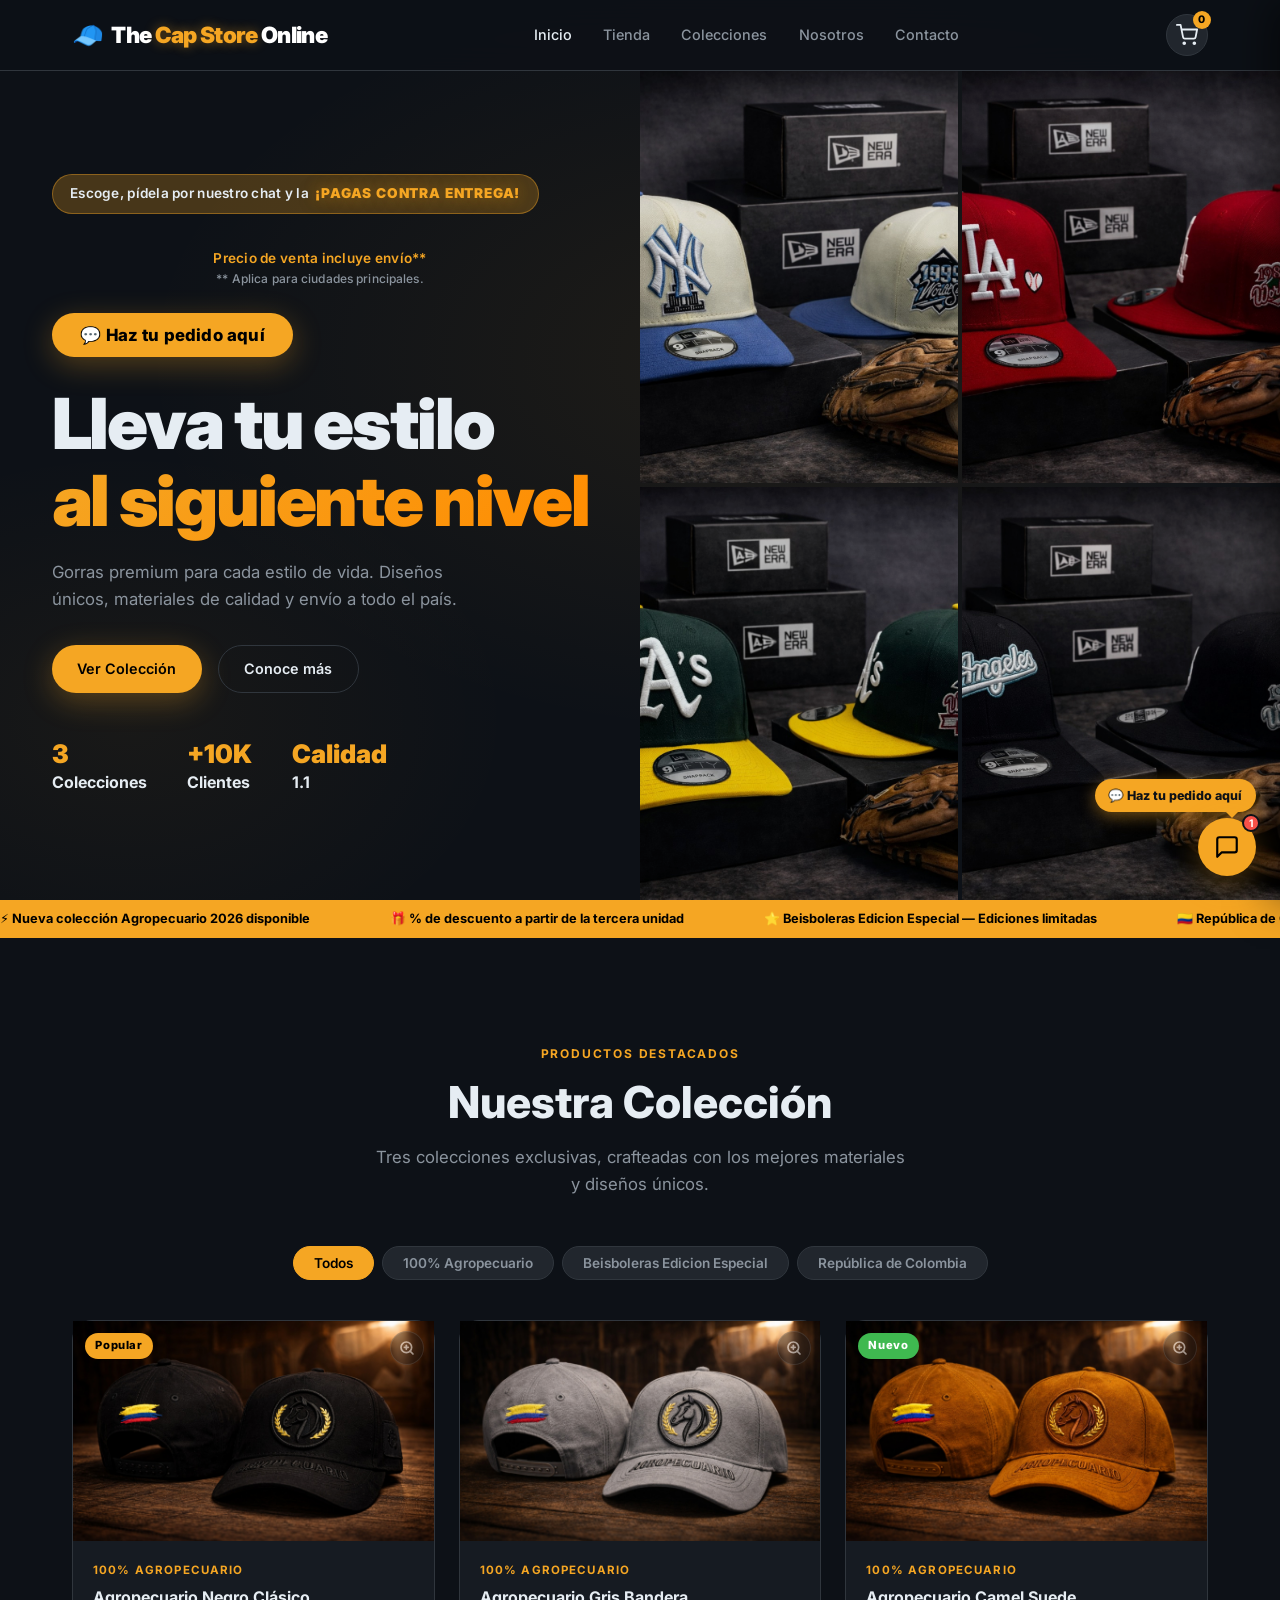
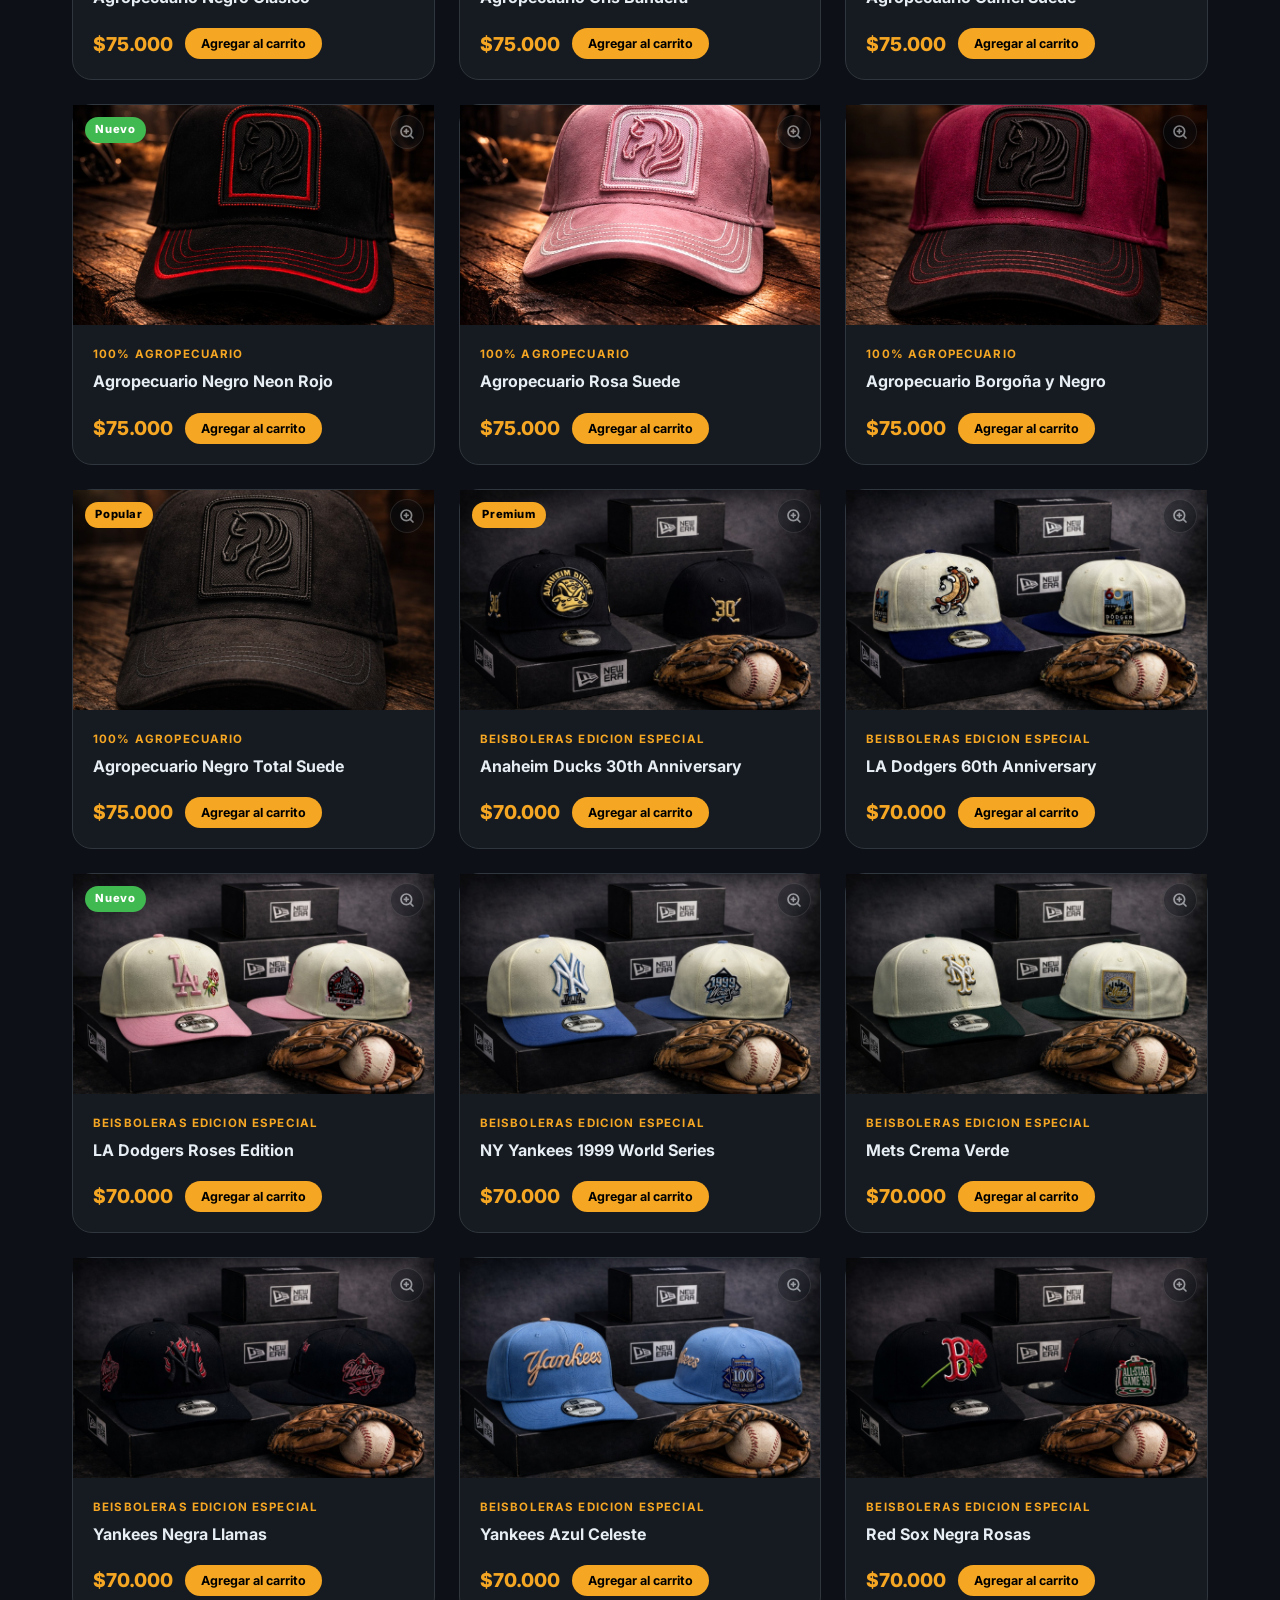
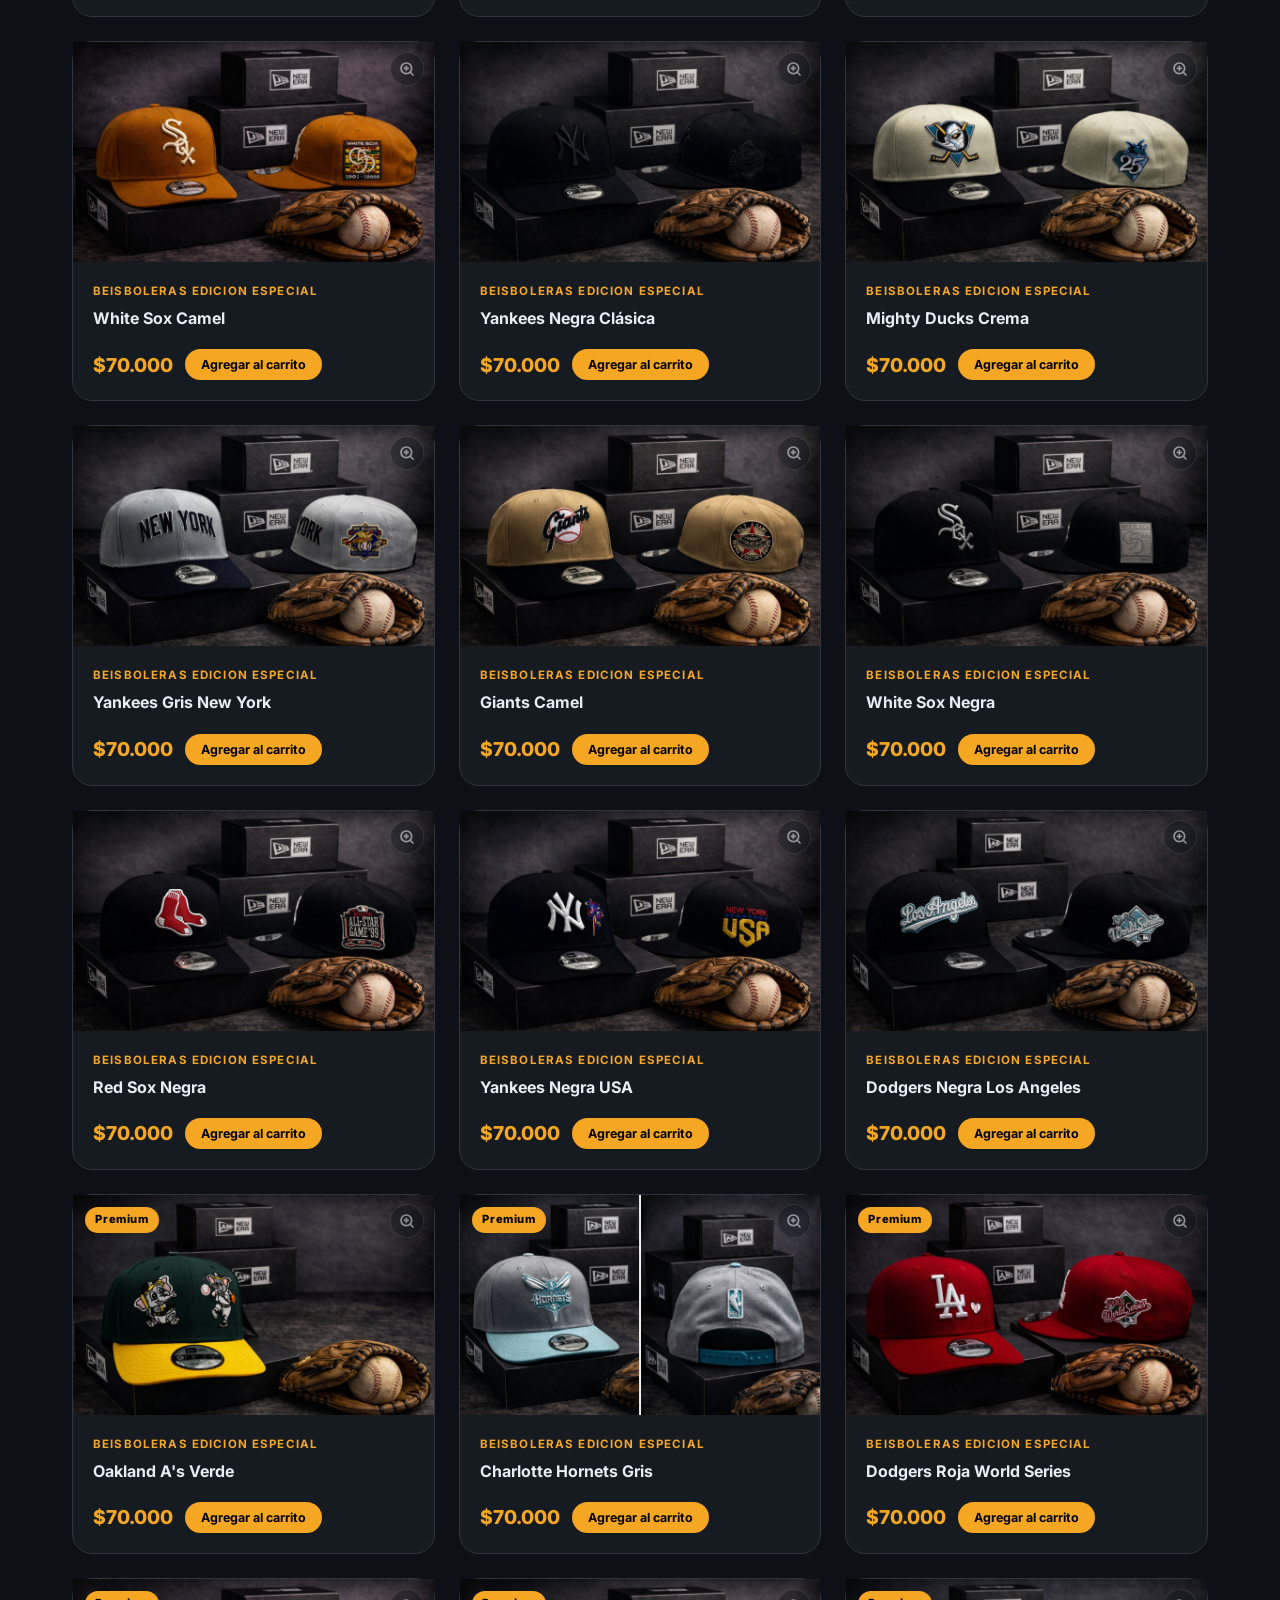
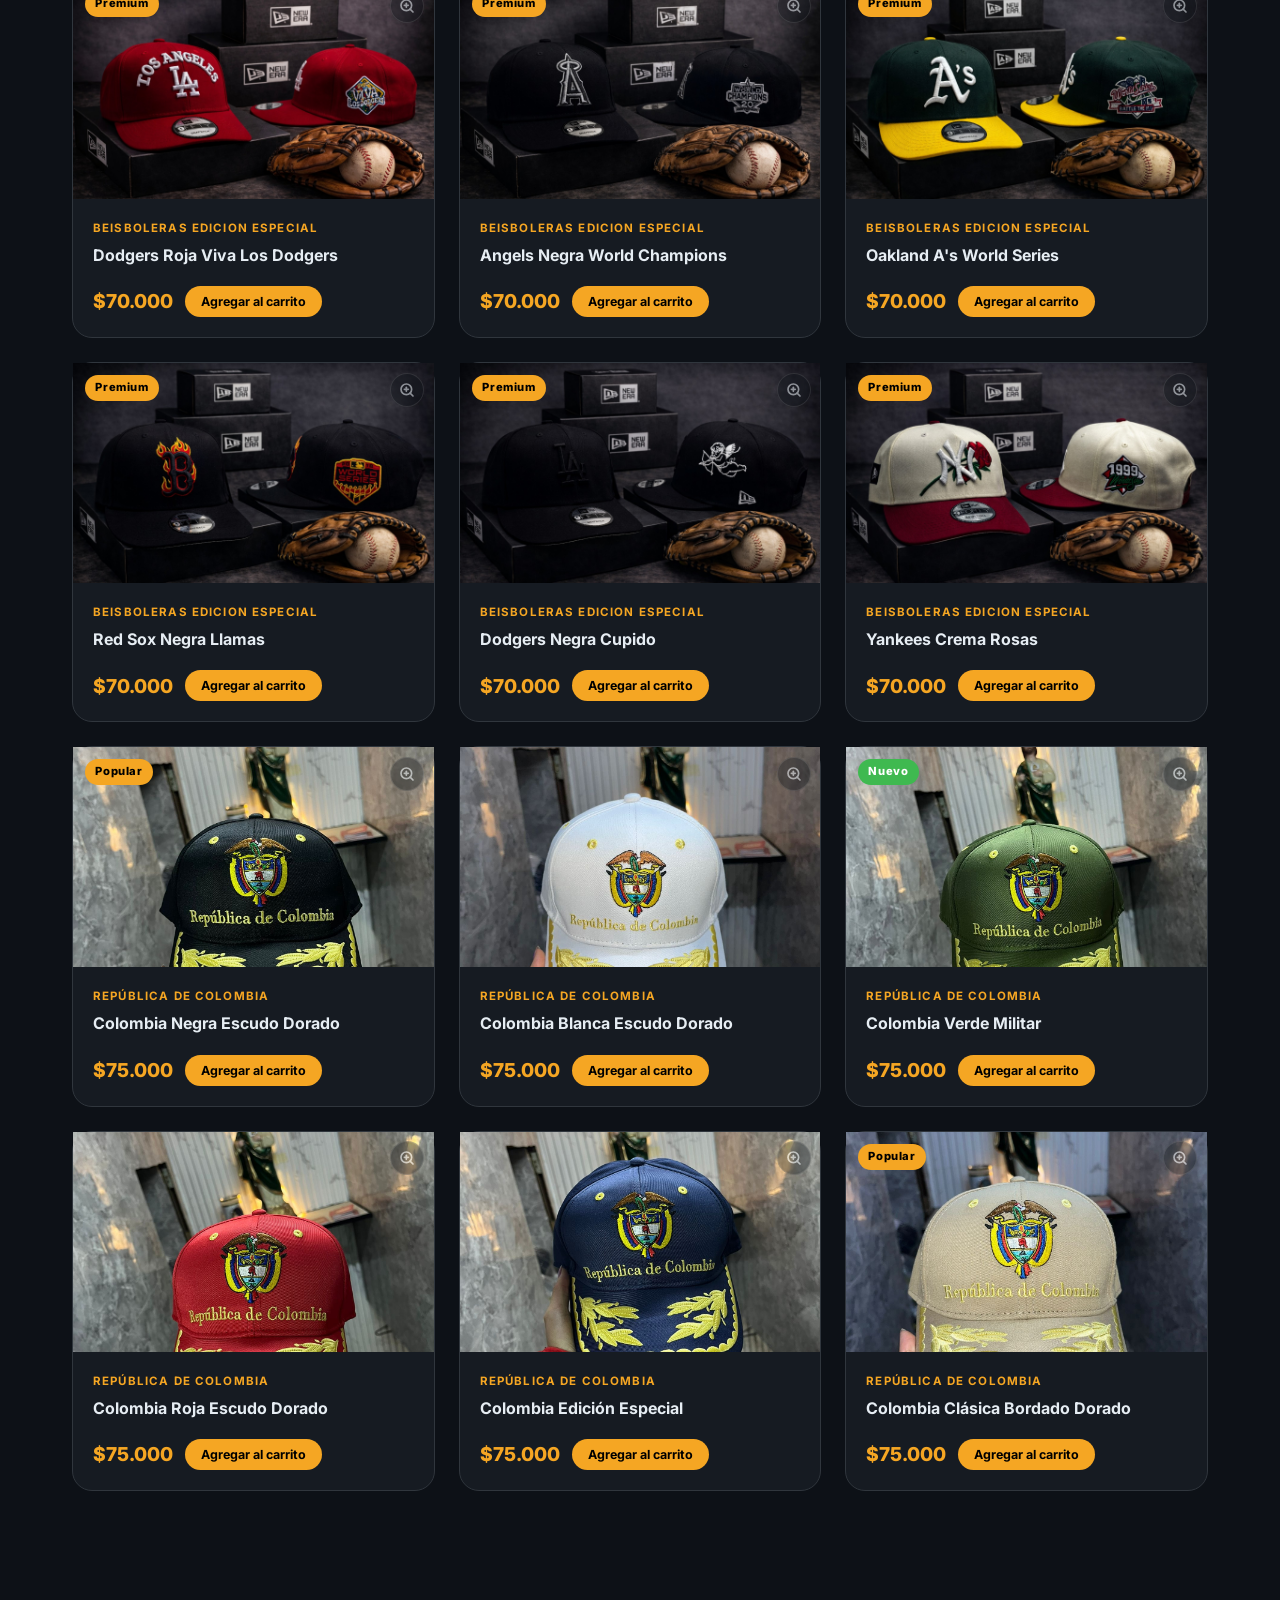
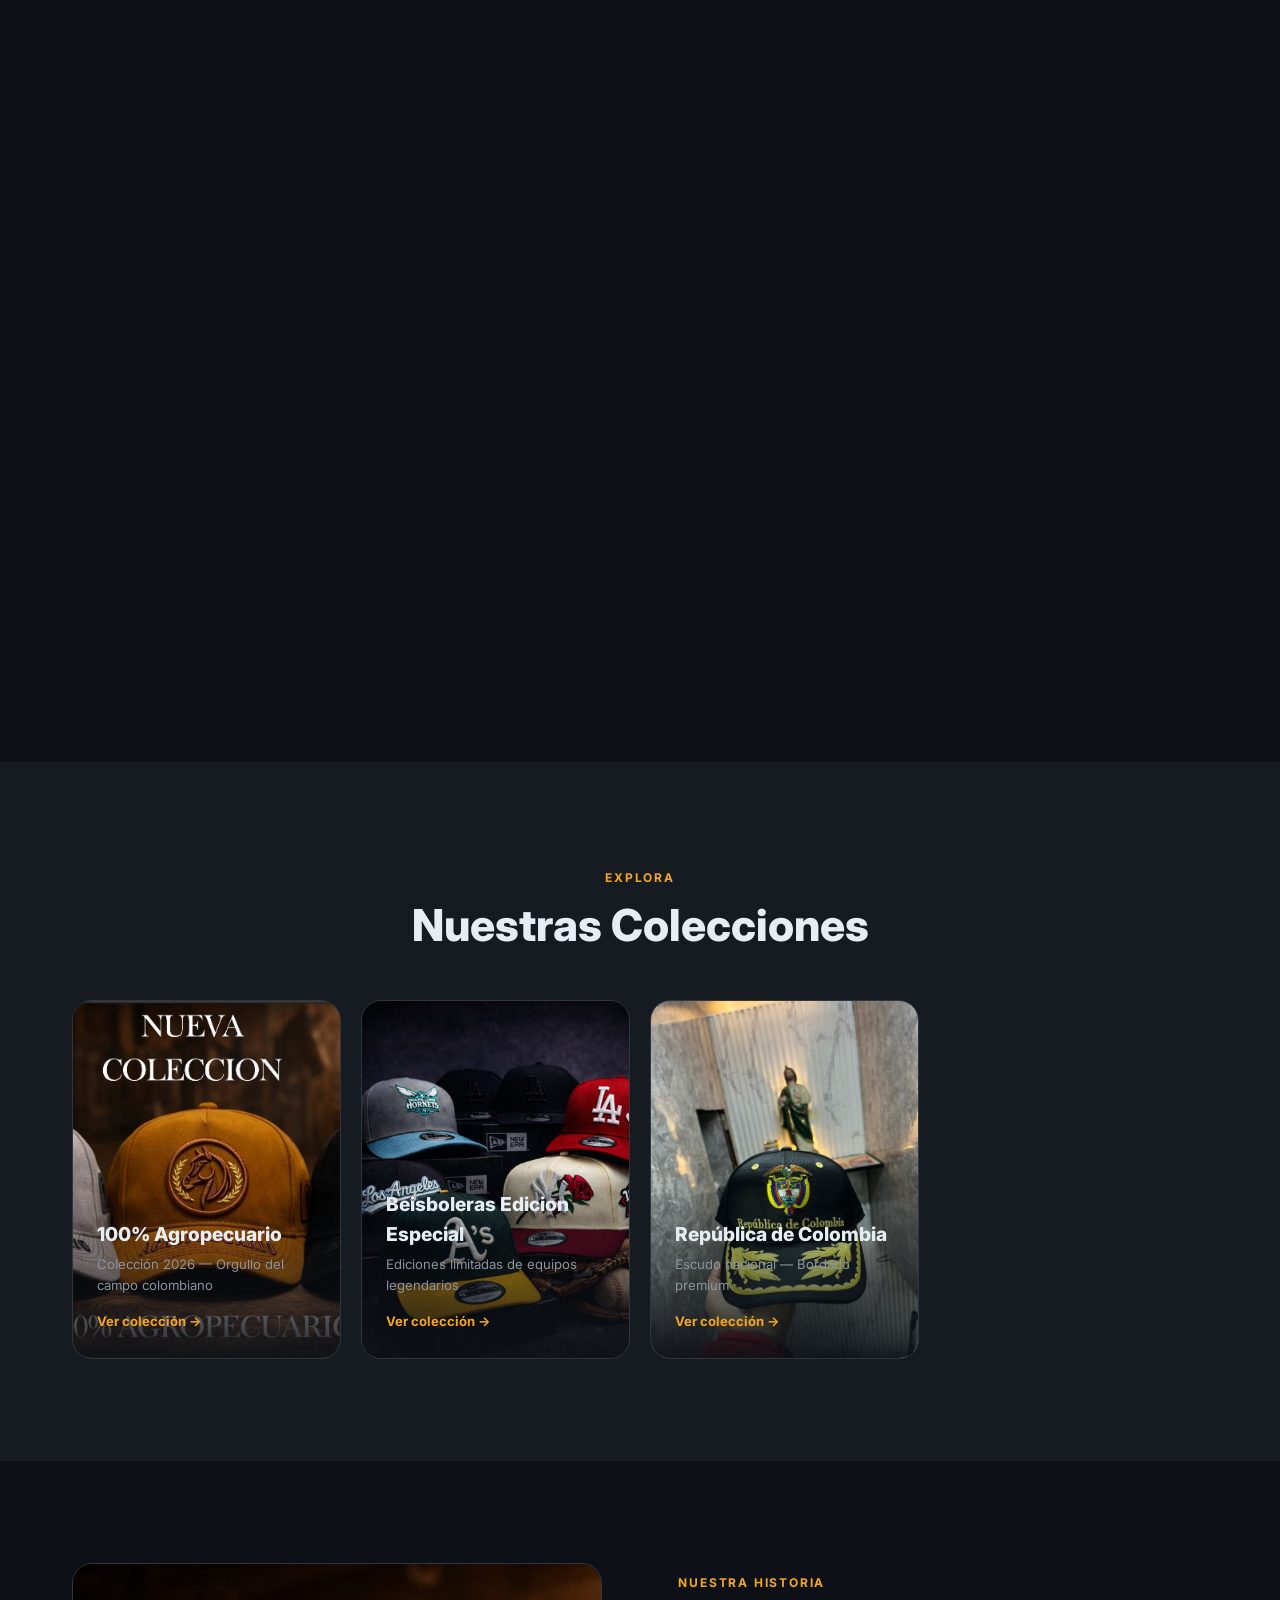
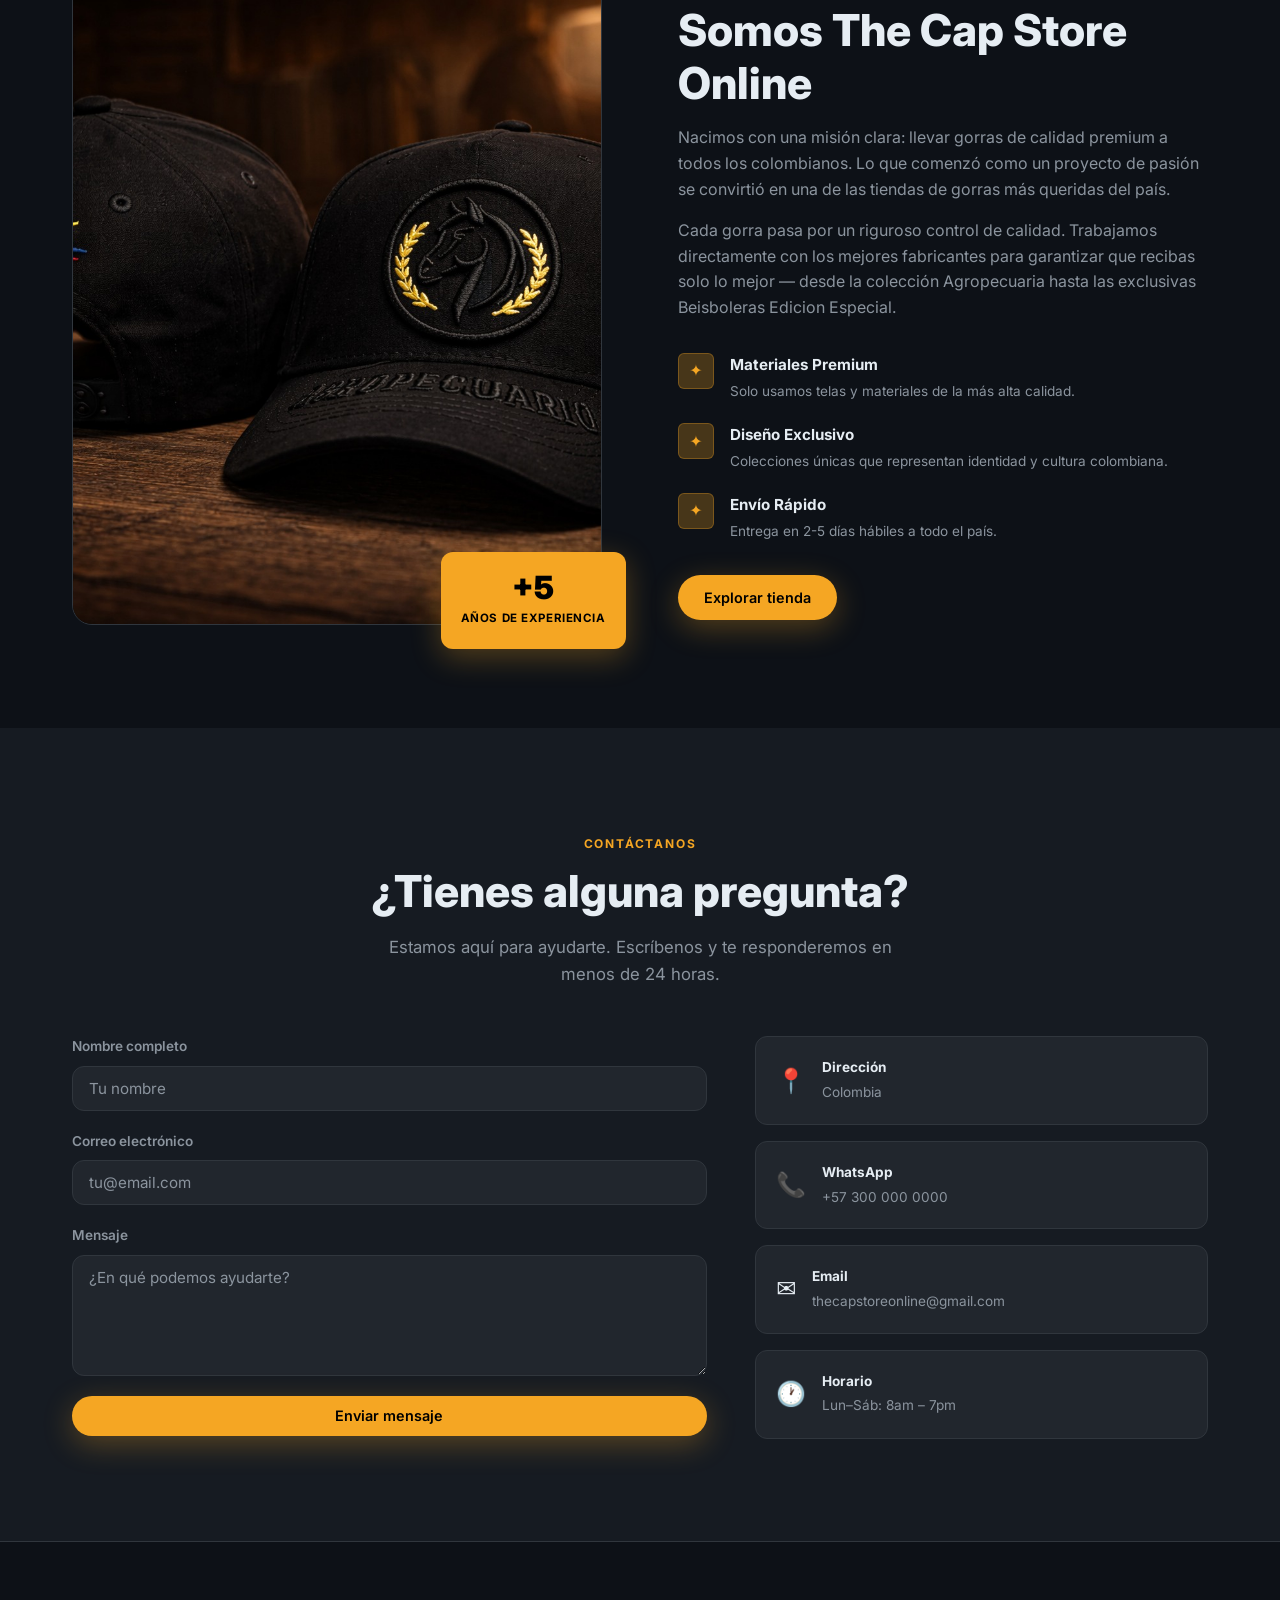
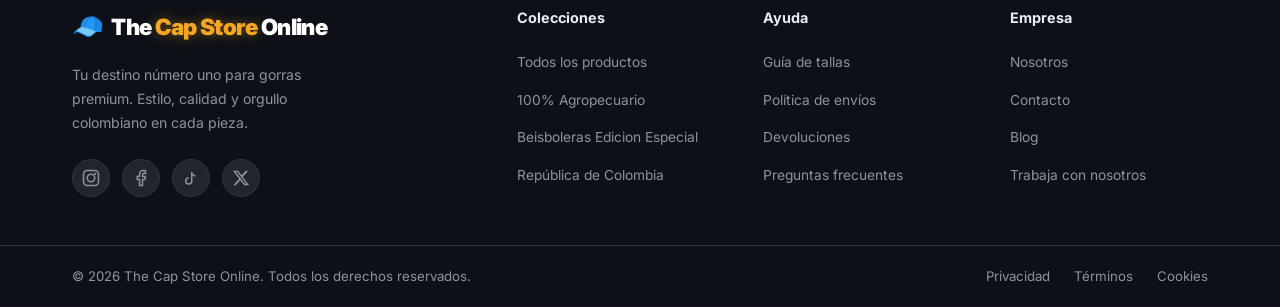
==== index.html @ bb4f230f "Add files via upload" ====
<!DOCTYPE html>
<html lang="es">
<head>
  <meta charset="UTF-8" />
  <meta name="viewport" content="width=device-width, initial-scale=1.0" />
  <title>The Cap Store Online - Tu Tienda de Gorras</title>
  <link rel="stylesheet" href="styles.css" />
  <link rel="preconnect" href="https://fonts.googleapis.com" />
  <link href="https://fonts.googleapis.com/css2?family=Inter:wght@300;400;500;600;700;800;900&display=swap" rel="stylesheet" />
</head>
<body>

  <!-- ===== HEADER ===== -->
  <header class="header" id="header">
    <div class="container header__inner">
      <a href="#" class="logo">
        <span class="logo__icon">🧢</span>
        <span class="logo__text"><span class="logo__white">The </span><span class="logo__accent">Cap Store</span><span class="logo__white"> Online</span></span>
      </a>

      <nav class="nav" id="nav">
        <ul class="nav__list">
          <li><a href="#inicio" class="nav__link">Inicio</a></li>
          <li><a href="#tienda" class="nav__link">Tienda</a></li>
          <li><a href="#categorias" class="nav__link">Colecciones</a></li>
          <li><a href="#nosotros" class="nav__link">Nosotros</a></li>
          <li><a href="#contacto" class="nav__link">Contacto</a></li>
        </ul>
      </nav>

      <div class="header__actions">
        <button class="cart-btn" id="cartBtn" aria-label="Abrir carrito">
          <svg xmlns="http://www.w3.org/2000/svg" width="22" height="22" viewBox="0 0 24 24" fill="none" stroke="currentColor" stroke-width="2" stroke-linecap="round" stroke-linejoin="round">
            <circle cx="9" cy="21" r="1"/><circle cx="20" cy="21" r="1"/>
            <path d="M1 1h4l2.68 13.39a2 2 0 0 0 2 1.61h9.72a2 2 0 0 0 2-1.61L23 6H6"/>
          </svg>
          <span class="cart-badge" id="cartBadge">0</span>
        </button>
        <button class="hamburger" id="hamburger" aria-label="Menú">
          <span></span><span></span><span></span>
        </button>
      </div>
    </div>
  </header>

  <!-- ===== HERO ===== -->
  <section class="hero" id="inicio">
    <div class="hero__bg"></div>
    <div class="container hero__content">
      <p class="hero__badge">Escoge, pídela por nuestro chat y la <strong class="hero__badge--cta">¡PAGAS CONTRA ENTREGA!</strong></p>
      <em class="hero__badge--note">Precio de venta incluye envío**<span>** Aplica para ciudades principales.</span></em>
      <button class="hero__chat-cta" id="heroChatBtn" aria-label="Abrir chat de pedidos">
        💬 Haz tu pedido aquí
      </button>
      <h1 class="hero__title">
        Lleva tu estilo<br />
        <span class="hero__title--accent">al siguiente nivel</span>
      </h1>
      <p class="hero__subtitle">
        Gorras premium para cada estilo de vida. Diseños únicos, materiales de calidad y envío a todo el país.
      </p>
      <div class="hero__cta">
        <a href="#tienda" class="btn btn--primary">Ver Colección</a>
        <a href="#nosotros" class="btn btn--outline">Conoce más</a>
      </div>
      <div class="hero__stats">
        <div class="hero__stat">
          <strong>3</strong>
          <span>Colecciones</span>
        </div>
        <div class="hero__stat">
          <strong>+10K</strong>
          <span>Clientes</span>
        </div>
        <div class="hero__stat">
          <strong>Calidad</strong>
          <span>1.1</span>
        </div>
      </div>
    </div>
    <div class="hero__visual">
      <div class="hero__cap-display">
        <div class="cap-mosaic">
          <img src="images/luxury/luxury-yankees-1999-world-series.jpeg" alt="NY Yankees 1999 World Series" loading="eager" />
          <img src="images/luxury/luxury-dodgers-roja-world-series.jpeg" alt="Dodgers Roja World Series" loading="eager" />
          <img src="images/luxury/luxury-oakland-as-world-series.jpeg" alt="Oakland A's World Series" loading="eager" />
          <img src="images/luxury/luxury-dodgers-negra-los-angeles.jpeg" alt="Dodgers Negra Los Angeles" loading="eager" />
        </div>
      </div>
    </div>
  </section>

  <!-- ===== BANNER ===== -->
  <div class="promo-banner">
    <div class="promo-banner__track">
      <span>⚡ Nueva colección Agropecuario 2026 disponible</span>
      <span>🎁 % de descuento a partir de la tercera unidad</span>
      <span>⭐ Beisboleras Edicion Especial — Ediciones limitadas</span>
      <span>🇨🇴 República de Colombia — Orgullo nacional</span>
      <span>⚡ Nueva colección Agropecuario 2026 disponible</span>
      <span>🎁 % de descuento a partir de la tercera unidad</span>
    </div>
  </div>

  <!-- ===== PRODUCTS ===== -->
  <section class="section products" id="tienda">
    <div class="container">
      <div class="section__header">
        <p class="section__tag">Productos destacados</p>
        <h2 class="section__title">Nuestra Colección</h2>
        <p class="section__subtitle">Tres colecciones exclusivas, crafteadas con los mejores materiales y diseños únicos.</p>
      </div>

      <!-- Filter Tabs -->
      <div class="filter-tabs" id="filterTabs">
        <button class="filter-tab active" data-filter="all">Todos</button>
        <button class="filter-tab" data-filter="agropecuario">100% Agropecuario</button>
        <button class="filter-tab" data-filter="luxury">Beisboleras Edicion Especial</button>
        <button class="filter-tab" data-filter="colombia">República de Colombia</button>
      </div>

      <!-- Product Grid -->
      <div class="products__grid" id="productsGrid">

        <!-- ===== COLECCIÓN AGROPECUARIO ===== -->
        <article class="product-card" data-category="agropecuario" data-id="1">
          <div class="product-card__img">
            <span class="product-card__badge">Popular</span>
            <img src="images/agropecuario/agropecuario-negro-clasico.jpeg" alt="Agropecuario Negro Clásico" loading="lazy" />
            <div class="product-card__overlay">
              <button class="product-card__quick-add" data-id="1">+ Añadir</button>
            </div>
          </div>
          <div class="product-card__body">
            <p class="product-card__category">100% Agropecuario</p>
            <h3 class="product-card__name">Agropecuario Negro Clásico</h3>
            <div class="product-card__footer">
              <span class="product-card__price">$75.000</span>
              <button class="btn btn--cart" data-id="1" data-name="Agropecuario Negro Clásico" data-price="75000" data-category="agropecuario">
                Agregar al carrito
              </button>
            </div>
          </div>
        </article>

        <article class="product-card" data-category="agropecuario" data-id="2">
          <div class="product-card__img">
            <img src="images/agropecuario/agropecuario-gris.jpeg" alt="Agropecuario Gris" loading="lazy" />
            <div class="product-card__overlay">
              <button class="product-card__quick-add" data-id="2">+ Añadir</button>
            </div>
          </div>
          <div class="product-card__body">
            <p class="product-card__category">100% Agropecuario</p>
            <h3 class="product-card__name">Agropecuario Gris Bandera</h3>
            <div class="product-card__footer">
              <span class="product-card__price">$75.000</span>
              <button class="btn btn--cart" data-id="2" data-name="Agropecuario Gris Bandera" data-price="75000" data-category="agropecuario">
                Agregar al carrito
              </button>
            </div>
          </div>
        </article>

        <article class="product-card" data-category="agropecuario" data-id="3">
          <div class="product-card__img">
            <span class="product-card__badge product-card__badge--new">Nuevo</span>
            <img src="images/agropecuario/agropecuario-camel-suede.jpeg" alt="Agropecuario Camel Suede" loading="lazy" />
            <div class="product-card__overlay">
              <button class="product-card__quick-add" data-id="3">+ Añadir</button>
            </div>
          </div>
          <div class="product-card__body">
            <p class="product-card__category">100% Agropecuario</p>
            <h3 class="product-card__name">Agropecuario Camel Suede</h3>
            <div class="product-card__footer">
              <span class="product-card__price">$75.000</span>
              <button class="btn btn--cart" data-id="3" data-name="Agropecuario Camel Suede" data-price="75000" data-category="agropecuario">
                Agregar al carrito
              </button>
            </div>
          </div>
        </article>

        <article class="product-card" data-category="agropecuario" data-id="4">
          <div class="product-card__img">
            <span class="product-card__badge product-card__badge--new">Nuevo</span>
            <img src="images/agropecuario/agropecuario-negro-neon-rojo.jpeg" alt="Agropecuario Negro Neon Rojo" loading="lazy" />
            <div class="product-card__overlay">
              <button class="product-card__quick-add" data-id="4">+ Añadir</button>
            </div>
          </div>
          <div class="product-card__body">
            <p class="product-card__category">100% Agropecuario</p>
            <h3 class="product-card__name">Agropecuario Negro Neon Rojo</h3>
            <div class="product-card__footer">
              <span class="product-card__price">$75.000</span>
              <button class="btn btn--cart" data-id="4" data-name="Agropecuario Negro Neon Rojo" data-price="75000" data-category="agropecuario">
                Agregar al carrito
              </button>
            </div>
          </div>
        </article>

        <article class="product-card" data-category="agropecuario" data-id="5">
          <div class="product-card__img">
            <img src="images/agropecuario/agropecuario-rosa-suede.jpeg" alt="Agropecuario Rosa Suede" loading="lazy" />
            <div class="product-card__overlay">
              <button class="product-card__quick-add" data-id="5">+ Añadir</button>
            </div>
          </div>
          <div class="product-card__body">
            <p class="product-card__category">100% Agropecuario</p>
            <h3 class="product-card__name">Agropecuario Rosa Suede</h3>
            <div class="product-card__footer">
              <span class="product-card__price">$75.000</span>
              <button class="btn btn--cart" data-id="5" data-name="Agropecuario Rosa Suede" data-price="75000" data-category="agropecuario">
                Agregar al carrito
              </button>
            </div>
          </div>
        </article>

        <article class="product-card" data-category="agropecuario" data-id="6">
          <div class="product-card__img">
            <img src="images/agropecuario/agropecuario-borgona-negro.jpeg" alt="Agropecuario Borgoña y Negro" loading="lazy" />
            <div class="product-card__overlay">
              <button class="product-card__quick-add" data-id="6">+ Añadir</button>
            </div>
          </div>
          <div class="product-card__body">
            <p class="product-card__category">100% Agropecuario</p>
            <h3 class="product-card__name">Agropecuario Borgoña y Negro</h3>
            <div class="product-card__footer">
              <span class="product-card__price">$75.000</span>
              <button class="btn btn--cart" data-id="6" data-name="Agropecuario Borgoña y Negro" data-price="75000" data-category="agropecuario">
                Agregar al carrito
              </button>
            </div>
          </div>
        </article>

        <article class="product-card" data-category="agropecuario" data-id="7">
          <div class="product-card__img">
            <span class="product-card__badge">Popular</span>
            <img src="images/agropecuario/agropecuario-negro-total-suede.jpeg" alt="Agropecuario Negro Total Suede" loading="lazy" />
            <div class="product-card__overlay">
              <button class="product-card__quick-add" data-id="7">+ Añadir</button>
            </div>
          </div>
          <div class="product-card__body">
            <p class="product-card__category">100% Agropecuario</p>
            <h3 class="product-card__name">Agropecuario Negro Total Suede</h3>
            <div class="product-card__footer">
              <span class="product-card__price">$75.000</span>
              <button class="btn btn--cart" data-id="7" data-name="Agropecuario Negro Total Suede" data-price="75000" data-category="agropecuario">
                Agregar al carrito
              </button>
            </div>
          </div>
        </article>

        <!-- ===== COLECCIÓN BEISBOLERAS EDICIÓN ESPECIAL ===== -->
        <article class="product-card" data-category="luxury" data-id="8">
          <div class="product-card__img">
            <span class="product-card__badge">Premium</span>
            <img src="images/luxury/luxury-anaheim-ducks-30th.jpeg" alt="Anaheim Ducks 30th Anniversary" loading="lazy" />
            <div class="product-card__overlay">
              <button class="product-card__quick-add" data-id="8">+ Añadir</button>
            </div>
          </div>
          <div class="product-card__body">
            <p class="product-card__category">Beisboleras Edicion Especial</p>
            <h3 class="product-card__name">Anaheim Ducks 30th Anniversary</h3>
            <div class="product-card__footer">
              <span class="product-card__price">$70.000</span>
              <button class="btn btn--cart" data-id="8" data-name="Anaheim Ducks 30th Anniversary" data-price="70000" data-category="luxury">
                Agregar al carrito
              </button>
            </div>
          </div>
        </article>

        <article class="product-card" data-category="luxury" data-id="9">
          <div class="product-card__img">
            <img src="images/luxury/luxury-dodgers-60th.jpeg" alt="LA Dodgers 60th Anniversary" loading="lazy" />
            <div class="product-card__overlay">
              <button class="product-card__quick-add" data-id="9">+ Añadir</button>
            </div>
          </div>
          <div class="product-card__body">
            <p class="product-card__category">Beisboleras Edicion Especial</p>
            <h3 class="product-card__name">LA Dodgers 60th Anniversary</h3>
            <div class="product-card__footer">
              <span class="product-card__price">$70.000</span>
              <button class="btn btn--cart" data-id="9" data-name="LA Dodgers 60th Anniversary" data-price="70000" data-category="luxury">
                Agregar al carrito
              </button>
            </div>
          </div>
        </article>

        <article class="product-card" data-category="luxury" data-id="10">
          <div class="product-card__img">
            <span class="product-card__badge product-card__badge--new">Nuevo</span>
            <img src="images/luxury/luxury-dodgers-roses.jpeg" alt="LA Dodgers Roses Edition" loading="lazy" />
            <div class="product-card__overlay">
              <button class="product-card__quick-add" data-id="10">+ Añadir</button>
            </div>
          </div>
          <div class="product-card__body">
            <p class="product-card__category">Beisboleras Edicion Especial</p>
            <h3 class="product-card__name">LA Dodgers Roses Edition</h3>
            <div class="product-card__footer">
              <span class="product-card__price">$70.000</span>
              <button class="btn btn--cart" data-id="10" data-name="LA Dodgers Roses Edition" data-price="70000" data-category="luxury">
                Agregar al carrito
              </button>
            </div>
          </div>
        </article>

        <article class="product-card" data-category="luxury" data-id="11">
          <div class="product-card__img">
            <img src="images/luxury/luxury-yankees-1999-world-series.jpeg" alt="NY Yankees 1999 World Series" loading="lazy" />
            <div class="product-card__overlay">
              <button class="product-card__quick-add" data-id="11">+ Añadir</button>
            </div>
          </div>
          <div class="product-card__body">
            <p class="product-card__category">Beisboleras Edicion Especial</p>
            <h3 class="product-card__name">NY Yankees 1999 World Series</h3>
            <div class="product-card__footer">
              <span class="product-card__price">$70.000</span>
              <button class="btn btn--cart" data-id="11" data-name="NY Yankees 1999 World Series" data-price="70000" data-category="luxury">
                Agregar al carrito
              </button>
            </div>
          </div>
        </article>

        <article class="product-card" data-category="luxury" data-id="40">
          <div class="product-card__img">
            <img src="images/luxury/luxury-mets-crema-verde.jpeg" alt="Mets Crema Verde" loading="lazy" />
            <div class="product-card__overlay">
              <button class="product-card__quick-add" data-id="40">+ Añadir</button>
            </div>
          </div>
          <div class="product-card__body">
            <p class="product-card__category">Beisboleras Edicion Especial</p>
            <h3 class="product-card__name">Mets Crema Verde</h3>
            <div class="product-card__footer">
              <span class="product-card__price">$70.000</span>
              <button class="btn btn--cart" data-id="40" data-name="Mets Crema Verde" data-price="70000" data-category="luxury">Agregar al carrito</button>
            </div>
          </div>
        </article>

        <article class="product-card" data-category="luxury" data-id="41">
          <div class="product-card__img">
            <img src="images/luxury/luxury-yankees-negra-llamas.jpeg" alt="Yankees Negra Llamas" loading="lazy" />
            <div class="product-card__overlay">
              <button class="product-card__quick-add" data-id="41">+ Añadir</button>
            </div>
          </div>
          <div class="product-card__body">
            <p class="product-card__category">Beisboleras Edicion Especial</p>
            <h3 class="product-card__name">Yankees Negra Llamas</h3>
            <div class="product-card__footer">
              <span class="product-card__price">$70.000</span>
              <button class="btn btn--cart" data-id="41" data-name="Yankees Negra Llamas" data-price="70000" data-category="luxury">Agregar al carrito</button>
            </div>
          </div>
        </article>

        <article class="product-card" data-category="luxury" data-id="42">
          <div class="product-card__img">
            <img src="images/luxury/luxury-yankees-azul-celeste.jpeg" alt="Yankees Azul Celeste" loading="lazy" />
            <div class="product-card__overlay">
              <button class="product-card__quick-add" data-id="42">+ Añadir</button>
            </div>
          </div>
          <div class="product-card__body">
            <p class="product-card__category">Beisboleras Edicion Especial</p>
            <h3 class="product-card__name">Yankees Azul Celeste</h3>
            <div class="product-card__footer">
              <span class="product-card__price">$70.000</span>
              <button class="btn btn--cart" data-id="42" data-name="Yankees Azul Celeste" data-price="70000" data-category="luxury">Agregar al carrito</button>
            </div>
          </div>
        </article>

        <article class="product-card" data-category="luxury" data-id="43">
          <div class="product-card__img">
            <img src="images/luxury/luxury-red-sox-negra-rosas.jpeg" alt="Red Sox Negra Rosas" loading="lazy" />
            <div class="product-card__overlay">
              <button class="product-card__quick-add" data-id="43">+ Añadir</button>
            </div>
          </div>
          <div class="product-card__body">
            <p class="product-card__category">Beisboleras Edicion Especial</p>
            <h3 class="product-card__name">Red Sox Negra Rosas</h3>
            <div class="product-card__footer">
              <span class="product-card__price">$70.000</span>
              <button class="btn btn--cart" data-id="43" data-name="Red Sox Negra Rosas" data-price="70000" data-category="luxury">Agregar al carrito</button>
            </div>
          </div>
        </article>

        <article class="product-card" data-category="luxury" data-id="44">
          <div class="product-card__img">
            <img src="images/luxury/luxury-white-sox-camel.jpeg" alt="White Sox Camel" loading="lazy" />
            <div class="product-card__overlay">
              <button class="product-card__quick-add" data-id="44">+ Añadir</button>
            </div>
          </div>
          <div class="product-card__body">
            <p class="product-card__category">Beisboleras Edicion Especial</p>
            <h3 class="product-card__name">White Sox Camel</h3>
            <div class="product-card__footer">
              <span class="product-card__price">$70.000</span>
              <button class="btn btn--cart" data-id="44" data-name="White Sox Camel" data-price="70000" data-category="luxury">Agregar al carrito</button>
            </div>
          </div>
        </article>

        <article class="product-card" data-category="luxury" data-id="45">
          <div class="product-card__img">
            <img src="images/luxury/luxury-yankees-negra-clasica.jpeg" alt="Yankees Negra Clásica" loading="lazy" />
            <div class="product-card__overlay">
              <button class="product-card__quick-add" data-id="45">+ Añadir</button>
            </div>
          </div>
          <div class="product-card__body">
            <p class="product-card__category">Beisboleras Edicion Especial</p>
            <h3 class="product-card__name">Yankees Negra Clásica</h3>
            <div class="product-card__footer">
              <span class="product-card__price">$70.000</span>
              <button class="btn btn--cart" data-id="45" data-name="Yankees Negra Clásica" data-price="70000" data-category="luxury">Agregar al carrito</button>
            </div>
          </div>
        </article>

        <article class="product-card" data-category="luxury" data-id="46">
          <div class="product-card__img">
            <img src="images/luxury/luxury-mighty-ducks-crema.jpeg" alt="Mighty Ducks Crema" loading="lazy" />
            <div class="product-card__overlay">
              <button class="product-card__quick-add" data-id="46">+ Añadir</button>
            </div>
          </div>
          <div class="product-card__body">
            <p class="product-card__category">Beisboleras Edicion Especial</p>
            <h3 class="product-card__name">Mighty Ducks Crema</h3>
            <div class="product-card__footer">
              <span class="product-card__price">$70.000</span>
              <button class="btn btn--cart" data-id="46" data-name="Mighty Ducks Crema" data-price="70000" data-category="luxury">Agregar al carrito</button>
            </div>
          </div>
        </article>

        <article class="product-card" data-category="luxury" data-id="47">
          <div class="product-card__img">
            <img src="images/luxury/luxury-yankees-gris-new-york.jpeg" alt="Yankees Gris New York" loading="lazy" />
            <div class="product-card__overlay">
              <button class="product-card__quick-add" data-id="47">+ Añadir</button>
            </div>
          </div>
          <div class="product-card__body">
            <p class="product-card__category">Beisboleras Edicion Especial</p>
            <h3 class="product-card__name">Yankees Gris New York</h3>
            <div class="product-card__footer">
              <span class="product-card__price">$70.000</span>
              <button class="btn btn--cart" data-id="47" data-name="Yankees Gris New York" data-price="70000" data-category="luxury">Agregar al carrito</button>
            </div>
          </div>
        </article>

        <article class="product-card" data-category="luxury" data-id="48">
          <div class="product-card__img">
            <img src="images/luxury/luxury-giants-camel.jpeg" alt="Giants Camel" loading="lazy" />
            <div class="product-card__overlay">
              <button class="product-card__quick-add" data-id="48">+ Añadir</button>
            </div>
          </div>
          <div class="product-card__body">
            <p class="product-card__category">Beisboleras Edicion Especial</p>
            <h3 class="product-card__name">Giants Camel</h3>
            <div class="product-card__footer">
              <span class="product-card__price">$70.000</span>
              <button class="btn btn--cart" data-id="48" data-name="Giants Camel" data-price="70000" data-category="luxury">Agregar al carrito</button>
            </div>
          </div>
        </article>

        <article class="product-card" data-category="luxury" data-id="49">
          <div class="product-card__img">
            <img src="images/luxury/luxury-white-sox-negra.jpeg" alt="White Sox Negra" loading="lazy" />
            <div class="product-card__overlay">
              <button class="product-card__quick-add" data-id="49">+ Añadir</button>
            </div>
          </div>
          <div class="product-card__body">
            <p class="product-card__category">Beisboleras Edicion Especial</p>
            <h3 class="product-card__name">White Sox Negra</h3>
            <div class="product-card__footer">
              <span class="product-card__price">$70.000</span>
              <button class="btn btn--cart" data-id="49" data-name="White Sox Negra" data-price="70000" data-category="luxury">Agregar al carrito</button>
            </div>
          </div>
        </article>

        <article class="product-card" data-category="luxury" data-id="50">
          <div class="product-card__img">
            <img src="images/luxury/luxury-red-sox-negra.jpeg" alt="Red Sox Negra" loading="lazy" />
            <div class="product-card__overlay">
              <button class="product-card__quick-add" data-id="50">+ Añadir</button>
            </div>
          </div>
          <div class="product-card__body">
            <p class="product-card__category">Beisboleras Edicion Especial</p>
            <h3 class="product-card__name">Red Sox Negra</h3>
            <div class="product-card__footer">
              <span class="product-card__price">$70.000</span>
              <button class="btn btn--cart" data-id="50" data-name="Red Sox Negra" data-price="70000" data-category="luxury">Agregar al carrito</button>
            </div>
          </div>
        </article>

        <article class="product-card" data-category="luxury" data-id="51">
          <div class="product-card__img">
            <img src="images/luxury/luxury-yankees-negra-usa.jpeg" alt="Yankees Negra USA" loading="lazy" />
            <div class="product-card__overlay">
              <button class="product-card__quick-add" data-id="51">+ Añadir</button>
            </div>
          </div>
          <div class="product-card__body">
            <p class="product-card__category">Beisboleras Edicion Especial</p>
            <h3 class="product-card__name">Yankees Negra USA</h3>
            <div class="product-card__footer">
              <span class="product-card__price">$70.000</span>
              <button class="btn btn--cart" data-id="51" data-name="Yankees Negra USA" data-price="70000" data-category="luxury">Agregar al carrito</button>
            </div>
          </div>
        </article>

        <article class="product-card" data-category="luxury" data-id="52">
          <div class="product-card__img">
            <img src="images/luxury/luxury-dodgers-negra-los-angeles.jpeg" alt="Dodgers Negra Los Angeles" loading="lazy" />
            <div class="product-card__overlay">
              <button class="product-card__quick-add" data-id="52">+ Añadir</button>
            </div>
          </div>
          <div class="product-card__body">
            <p class="product-card__category">Beisboleras Edicion Especial</p>
            <h3 class="product-card__name">Dodgers Negra Los Angeles</h3>
            <div class="product-card__footer">
              <span class="product-card__price">$70.000</span>
              <button class="btn btn--cart" data-id="52" data-name="Dodgers Negra Los Angeles" data-price="70000" data-category="luxury">Agregar al carrito</button>
            </div>
          </div>
        </article>

        <article class="product-card" data-category="luxury" data-id="53">
          <div class="product-card__img">
            <span class="product-card__badge">Premium</span>
            <img src="images/luxury/luxury-oakland-as-verde.jpeg" alt="Oakland A's Verde" loading="lazy" />
            <div class="product-card__overlay">
              <button class="product-card__quick-add" data-id="53">+ Añadir</button>
            </div>
          </div>
          <div class="product-card__body">
            <p class="product-card__category">Beisboleras Edicion Especial</p>
            <h3 class="product-card__name">Oakland A's Verde</h3>
            <div class="product-card__footer">
              <span class="product-card__price">$70.000</span>
              <button class="btn btn--cart" data-id="53" data-name="Oakland A's Verde" data-price="70000" data-category="luxury">Agregar al carrito</button>
            </div>
          </div>
        </article>

        <article class="product-card" data-category="luxury" data-id="54">
          <div class="product-card__img">
            <span class="product-card__badge">Premium</span>
            <img src="images/luxury/luxury-charlotte-hornets-gris.jpeg" alt="Charlotte Hornets Gris" loading="lazy" />
            <div class="product-card__overlay">
              <button class="product-card__quick-add" data-id="54">+ Añadir</button>
            </div>
          </div>
          <div class="product-card__body">
            <p class="product-card__category">Beisboleras Edicion Especial</p>
            <h3 class="product-card__name">Charlotte Hornets Gris</h3>
            <div class="product-card__footer">
              <span class="product-card__price">$70.000</span>
              <button class="btn btn--cart" data-id="54" data-name="Charlotte Hornets Gris" data-price="70000" data-category="luxury">Agregar al carrito</button>
            </div>
          </div>
        </article>

        <article class="product-card" data-category="luxury" data-id="55">
          <div class="product-card__img">
            <span class="product-card__badge">Premium</span>
            <img src="images/luxury/luxury-dodgers-roja-world-series.jpeg" alt="Dodgers Roja World Series" loading="lazy" />
            <div class="product-card__overlay">
              <button class="product-card__quick-add" data-id="55">+ Añadir</button>
            </div>
          </div>
          <div class="product-card__body">
            <p class="product-card__category">Beisboleras Edicion Especial</p>
            <h3 class="product-card__name">Dodgers Roja World Series</h3>
            <div class="product-card__footer">
              <span class="product-card__price">$70.000</span>
              <button class="btn btn--cart" data-id="55" data-name="Dodgers Roja World Series" data-price="70000" data-category="luxury">Agregar al carrito</button>
            </div>
          </div>
        </article>

        <article class="product-card" data-category="luxury" data-id="56">
          <div class="product-card__img">
            <span class="product-card__badge">Premium</span>
            <img src="images/luxury/luxury-dodgers-roja-viva-los-dodgers.jpeg" alt="Dodgers Roja Viva Los Dodgers" loading="lazy" />
            <div class="product-card__overlay">
              <button class="product-card__quick-add" data-id="56">+ Añadir</button>
            </div>
          </div>
          <div class="product-card__body">
            <p class="product-card__category">Beisboleras Edicion Especial</p>
            <h3 class="product-card__name">Dodgers Roja Viva Los Dodgers</h3>
            <div class="product-card__footer">
              <span class="product-card__price">$70.000</span>
              <button class="btn btn--cart" data-id="56" data-name="Dodgers Roja Viva Los Dodgers" data-price="70000" data-category="luxury">Agregar al carrito</button>
            </div>
          </div>
        </article>

        <article class="product-card" data-category="luxury" data-id="57">
          <div class="product-card__img">
            <span class="product-card__badge">Premium</span>
            <img src="images/luxury/luxury-angels-negra-world-champions.jpeg" alt="Angels Negra World Champions" loading="lazy" />
            <div class="product-card__overlay">
              <button class="product-card__quick-add" data-id="57">+ Añadir</button>
            </div>
          </div>
          <div class="product-card__body">
            <p class="product-card__category">Beisboleras Edicion Especial</p>
            <h3 class="product-card__name">Angels Negra World Champions</h3>
            <div class="product-card__footer">
              <span class="product-card__price">$70.000</span>
              <button class="btn btn--cart" data-id="57" data-name="Angels Negra World Champions" data-price="70000" data-category="luxury">Agregar al carrito</button>
            </div>
          </div>
        </article>

        <article class="product-card" data-category="luxury" data-id="58">
          <div class="product-card__img">
            <span class="product-card__badge">Premium</span>
            <img src="images/luxury/luxury-oakland-as-world-series.jpeg" alt="Oakland A's World Series" loading="lazy" />
            <div class="product-card__overlay">
              <button class="product-card__quick-add" data-id="58">+ Añadir</button>
            </div>
          </div>
          <div class="product-card__body">
            <p class="product-card__category">Beisboleras Edicion Especial</p>
            <h3 class="product-card__name">Oakland A's World Series</h3>
            <div class="product-card__footer">
              <span class="product-card__price">$70.000</span>
              <button class="btn btn--cart" data-id="58" data-name="Oakland A's World Series" data-price="70000" data-category="luxury">Agregar al carrito</button>
            </div>
          </div>
        </article>

        <article class="product-card" data-category="luxury" data-id="59">
          <div class="product-card__img">
            <span class="product-card__badge">Premium</span>
            <img src="images/luxury/luxury-red-sox-negra-llamas.jpeg" alt="Red Sox Negra Llamas" loading="lazy" />
            <div class="product-card__overlay">
              <button class="product-card__quick-add" data-id="59">+ Añadir</button>
            </div>
          </div>
          <div class="product-card__body">
            <p class="product-card__category">Beisboleras Edicion Especial</p>
            <h3 class="product-card__name">Red Sox Negra Llamas</h3>
            <div class="product-card__footer">
              <span class="product-card__price">$70.000</span>
              <button class="btn btn--cart" data-id="59" data-name="Red Sox Negra Llamas" data-price="70000" data-category="luxury">Agregar al carrito</button>
            </div>
          </div>
        </article>

        <article class="product-card" data-category="luxury" data-id="60">
          <div class="product-card__img">
            <span class="product-card__badge">Premium</span>
            <img src="images/luxury/luxury-dodgers-negra-cupido.jpeg" alt="Dodgers Negra Cupido" loading="lazy" />
            <div class="product-card__overlay">
              <button class="product-card__quick-add" data-id="60">+ Añadir</button>
            </div>
          </div>
          <div class="product-card__body">
            <p class="product-card__category">Beisboleras Edicion Especial</p>
            <h3 class="product-card__name">Dodgers Negra Cupido</h3>
            <div class="product-card__footer">
              <span class="product-card__price">$70.000</span>
              <button class="btn btn--cart" data-id="60" data-name="Dodgers Negra Cupido" data-price="70000" data-category="luxury">Agregar al carrito</button>
            </div>
          </div>
        </article>

        <article class="product-card" data-category="luxury" data-id="61">
          <div class="product-card__img">
            <span class="product-card__badge">Premium</span>
            <img src="images/luxury/luxury-yankees-crema-rosas.jpeg" alt="Yankees Crema Rosas" loading="lazy" />
            <div class="product-card__overlay">
              <button class="product-card__quick-add" data-id="61">+ Añadir</button>
            </div>
          </div>
          <div class="product-card__body">
            <p class="product-card__category">Beisboleras Edicion Especial</p>
            <h3 class="product-card__name">Yankees Crema Rosas</h3>
            <div class="product-card__footer">
              <span class="product-card__price">$70.000</span>
              <button class="btn btn--cart" data-id="61" data-name="Yankees Crema Rosas" data-price="70000" data-category="luxury">Agregar al carrito</button>
            </div>
          </div>
        </article>

        <!-- ===== COLECCIÓN REPÚBLICA DE COLOMBIA ===== -->
        <article class="product-card" data-category="colombia" data-id="15">
          <div class="product-card__img">
            <span class="product-card__badge">Popular</span>
            <img src="images/colombia/colombia-negra.jpeg" alt="República de Colombia Negra" loading="lazy" />
            <div class="product-card__overlay">
              <button class="product-card__quick-add" data-id="15">+ Añadir</button>
            </div>
          </div>
          <div class="product-card__body">
            <p class="product-card__category">República de Colombia</p>
            <h3 class="product-card__name">Colombia Negra Escudo Dorado</h3>
            <div class="product-card__footer">
              <span class="product-card__price">$75.000</span>
              <button class="btn btn--cart" data-id="15" data-name="Colombia Negra Escudo Dorado" data-price="75000" data-category="colombia">
                Agregar al carrito
              </button>
            </div>
          </div>
        </article>

        <article class="product-card" data-category="colombia" data-id="16">
          <div class="product-card__img">
            <img src="images/colombia/colombia-blanca.jpeg" alt="República de Colombia Blanca" loading="lazy" />
            <div class="product-card__overlay">
              <button class="product-card__quick-add" data-id="16">+ Añadir</button>
            </div>
          </div>
          <div class="product-card__body">
            <p class="product-card__category">República de Colombia</p>
            <h3 class="product-card__name">Colombia Blanca Escudo Dorado</h3>
            <div class="product-card__footer">
              <span class="product-card__price">$75.000</span>
              <button class="btn btn--cart" data-id="16" data-name="Colombia Blanca Escudo Dorado" data-price="75000" data-category="colombia">
                Agregar al carrito
              </button>
            </div>
          </div>
        </article>

        <article class="product-card" data-category="colombia" data-id="17">
          <div class="product-card__img">
            <span class="product-card__badge product-card__badge--new">Nuevo</span>
            <img src="images/colombia/colombia-verde-militar.jpeg" alt="República de Colombia Verde Militar" loading="lazy" />
            <div class="product-card__overlay">
              <button class="product-card__quick-add" data-id="17">+ Añadir</button>
            </div>
          </div>
          <div class="product-card__body">
            <p class="product-card__category">República de Colombia</p>
            <h3 class="product-card__name">Colombia Verde Militar</h3>
            <div class="product-card__footer">
              <span class="product-card__price">$75.000</span>
              <button class="btn btn--cart" data-id="17" data-name="Colombia Verde Militar" data-price="75000" data-category="colombia">
                Agregar al carrito
              </button>
            </div>
          </div>
        </article>

        <article class="product-card" data-category="colombia" data-id="18">
          <div class="product-card__img">
            <img src="images/colombia/colombia-roja.jpeg" alt="República de Colombia Roja" loading="lazy" />
            <div class="product-card__overlay">
              <button class="product-card__quick-add" data-id="18">+ Añadir</button>
            </div>
          </div>
          <div class="product-card__body">
            <p class="product-card__category">República de Colombia</p>
            <h3 class="product-card__name">Colombia Roja Escudo Dorado</h3>
            <div class="product-card__footer">
              <span class="product-card__price">$75.000</span>
              <button class="btn btn--cart" data-id="18" data-name="Colombia Roja Escudo Dorado" data-price="75000" data-category="colombia">
                Agregar al carrito
              </button>
            </div>
          </div>
        </article>

        <article class="product-card" data-category="colombia" data-id="19">
          <div class="product-card__img">
            <img src="images/colombia/colombia-edicion-especial.jpeg" alt="República de Colombia Edición Especial" loading="lazy" />
            <div class="product-card__overlay">
              <button class="product-card__quick-add" data-id="19">+ Añadir</button>
            </div>
          </div>
          <div class="product-card__body">
            <p class="product-card__category">República de Colombia</p>
            <h3 class="product-card__name">Colombia Edición Especial</h3>
            <div class="product-card__footer">
              <span class="product-card__price">$75.000</span>
              <button class="btn btn--cart" data-id="19" data-name="Colombia Edición Especial" data-price="75000" data-category="colombia">
                Agregar al carrito
              </button>
            </div>
          </div>
        </article>

        <article class="product-card" data-category="colombia" data-id="20">
          <div class="product-card__img">
            <span class="product-card__badge">Popular</span>
            <img src="images/colombia/colombia-clasica.jpeg" alt="República de Colombia Clásica" loading="lazy" />
            <div class="product-card__overlay">
              <button class="product-card__quick-add" data-id="20">+ Añadir</button>
            </div>
          </div>
          <div class="product-card__body">
            <p class="product-card__category">República de Colombia</p>
            <h3 class="product-card__name">Colombia Clásica Bordado Dorado</h3>
            <div class="product-card__footer">
              <span class="product-card__price">$75.000</span>
              <button class="btn btn--cart" data-id="20" data-name="Colombia Clásica Bordado Dorado" data-price="75000" data-category="colombia">
                Agregar al carrito
              </button>
            </div>
          </div>
        </article>

        <article class="product-card" data-category="colombia" data-id="62">
          <div class="product-card__img">
            <img src="images/colombia/colombia-cafe-escudo.jpeg" alt="Colombia Café Escudo" loading="lazy" />
            <div class="product-card__overlay">
              <button class="product-card__quick-add" data-id="62">+ Añadir</button>
            </div>
          </div>
          <div class="product-card__body">
            <p class="product-card__category">República de Colombia</p>
            <h3 class="product-card__name">Colombia Café Escudo</h3>
            <div class="product-card__footer">
              <span class="product-card__price">$75.000</span>
              <button class="btn btn--cart" data-id="62" data-name="Colombia Café Escudo" data-price="75000" data-category="colombia">Agregar al carrito</button>
            </div>
          </div>
        </article>

        <article class="product-card" data-category="colombia" data-id="63">
          <div class="product-card__img">
            <img src="images/colombia/colombia-blanca-bordada.jpeg" alt="Colombia Blanca Bordada" loading="lazy" />
            <div class="product-card__overlay">
              <button class="product-card__quick-add" data-id="63">+ Añadir</button>
            </div>
          </div>
          <div class="product-card__body">
            <p class="product-card__category">República de Colombia</p>
            <h3 class="product-card__name">Colombia Blanca Bordada</h3>
            <div class="product-card__footer">
              <span class="product-card__price">$75.000</span>
              <button class="btn btn--cart" data-id="63" data-name="Colombia Blanca Bordada" data-price="75000" data-category="colombia">Agregar al carrito</button>
            </div>
          </div>
        </article>

        <article class="product-card" data-category="colombia" data-id="64">
          <div class="product-card__img">
            <img src="images/colombia/colombia-tricolor-especial.jpeg" alt="Colombia Tricolor Especial" loading="lazy" />
            <div class="product-card__overlay">
              <button class="product-card__quick-add" data-id="64">+ Añadir</button>
            </div>
          </div>
          <div class="product-card__body">
            <p class="product-card__category">República de Colombia</p>
            <h3 class="product-card__name">Colombia Tricolor Especial</h3>
            <div class="product-card__footer">
              <span class="product-card__price">$75.000</span>
              <button class="btn btn--cart" data-id="64" data-name="Colombia Tricolor Especial" data-price="75000" data-category="colombia">Agregar al carrito</button>
            </div>
          </div>
        </article>

        <article class="product-card" data-category="colombia" data-id="65">
          <div class="product-card__img">
            <img src="images/colombia/colombia-premium-dorada.jpeg" alt="Colombia Premium Dorada" loading="lazy" />
            <div class="product-card__overlay">
              <button class="product-card__quick-add" data-id="65">+ Añadir</button>
            </div>
          </div>
          <div class="product-card__body">
            <p class="product-card__category">República de Colombia</p>
            <h3 class="product-card__name">Colombia Premium Dorada</h3>
            <div class="product-card__footer">
              <span class="product-card__price">$75.000</span>
              <button class="btn btn--cart" data-id="65" data-name="Colombia Premium Dorada" data-price="75000" data-category="colombia">Agregar al carrito</button>
            </div>
          </div>
        </article>

        <article class="product-card" data-category="colombia" data-id="66">
          <div class="product-card__img">
            <span class="product-card__badge product-card__badge--new">Nuevo</span>
            <img src="images/colombia/colombia-edicion-limitada.jpeg" alt="Colombia Edición Limitada" loading="lazy" />
            <div class="product-card__overlay">
              <button class="product-card__quick-add" data-id="66">+ Añadir</button>
            </div>
          </div>
          <div class="product-card__body">
            <p class="product-card__category">República de Colombia</p>
            <h3 class="product-card__name">Colombia Edición Limitada</h3>
            <div class="product-card__footer">
              <span class="product-card__price">$75.000</span>
              <button class="btn btn--cart" data-id="66" data-name="Colombia Edición Limitada" data-price="75000" data-category="colombia">Agregar al carrito</button>
            </div>
          </div>
        </article>

      </div>
    </div>
  </section>

  <!-- ===== CATEGORIES ===== -->
  <section class="section categories" id="categorias">
    <div class="container">
      <div class="section__header">
        <p class="section__tag">Explora</p>
        <h2 class="section__title">Nuestras Colecciones</h2>
      </div>
      <div class="categories__grid">

        <a href="#tienda" class="category-card" data-filter-link="agropecuario">
          <div class="category-card__img">
            <img src="images/agropecuario/imageProduct.jpg" alt="Colección 100% Agropecuario 2026" />
          </div>
          <div class="category-card__content">
            <h3>100% Agropecuario</h3>
            <p>Colección 2026 — Orgullo del campo colombiano</p>
            <span class="category-card__cta">Ver colección →</span>
          </div>
        </a>

        <a href="#tienda" class="category-card" data-filter-link="luxury">
          <div class="category-card__img">
            <img src="images/luxury/imageProduct.jpg" alt="Beisboleras Edicion Especial" />
          </div>
          <div class="category-card__content">
            <h3>Beisboleras Edicion Especial</h3>
            <p>Ediciones limitadas de equipos legendarios</p>
            <span class="category-card__cta">Ver colección →</span>
          </div>
        </a>

        <a href="#tienda" class="category-card" data-filter-link="colombia">
          <div class="category-card__img">
            <img src="images/colombia/imageProduct.jpg" alt="República de Colombia" />
          </div>
          <div class="category-card__content">
            <h3>República de Colombia</h3>
            <p>Escudo nacional — Bordado premium</p>
            <span class="category-card__cta">Ver colección →</span>
          </div>
        </a>

      </div>
    </div>
  </section>

  <!-- ===== ABOUT ===== -->
  <section class="section about" id="nosotros">
    <div class="container about__inner">
      <div class="about__visual">
        <div class="about__img-main">
          <img src="images/agropecuario/agropecuario-negro-clasico.jpeg" alt="Gorra Agropecuario Negro — detalle" />
        </div>
        <div class="about__badge-floating">
          <strong>+5</strong>
          <span>años de experiencia</span>
        </div>
      </div>
      <div class="about__content">
        <p class="section__tag">Nuestra historia</p>
        <h2 class="section__title">Somos The Cap Store Online</h2>
        <p class="about__text">
          Nacimos con una misión clara: llevar gorras de calidad premium a todos los colombianos. Lo que comenzó como un proyecto de pasión se convirtió en una de las tiendas de gorras más queridas del país.
        </p>
        <p class="about__text">
          Cada gorra pasa por un riguroso control de calidad. Trabajamos directamente con los mejores fabricantes para garantizar que recibas solo lo mejor — desde la colección Agropecuaria hasta las exclusivas Beisboleras Edicion Especial.
        </p>
        <div class="about__features">
          <div class="about__feature">
            <div class="about__feature-icon">✦</div>
            <div>
              <strong>Materiales Premium</strong>
              <p>Solo usamos telas y materiales de la más alta calidad.</p>
            </div>
          </div>
          <div class="about__feature">
            <div class="about__feature-icon">✦</div>
            <div>
              <strong>Diseño Exclusivo</strong>
              <p>Colecciones únicas que representan identidad y cultura colombiana.</p>
            </div>
          </div>
          <div class="about__feature">
            <div class="about__feature-icon">✦</div>
            <div>
              <strong>Envío Rápido</strong>
              <p>Entrega en 2-5 días hábiles a todo el país.</p>
            </div>
          </div>
        </div>
        <a href="#tienda" class="btn btn--primary">Explorar tienda</a>
      </div>
    </div>
  </section>

  <!-- ===== CONTACT ===== -->
  <section class="section contact" id="contacto">
    <div class="container">
      <div class="section__header">
        <p class="section__tag">Contáctanos</p>
        <h2 class="section__title">¿Tienes alguna pregunta?</h2>
        <p class="section__subtitle">Estamos aquí para ayudarte. Escríbenos y te responderemos en menos de 24 horas.</p>
      </div>
      <div class="contact__grid">
        <form class="contact__form" id="contactForm">
          <div class="form__group">
            <label for="name">Nombre completo</label>
            <input type="text" id="name" placeholder="Tu nombre" required />
          </div>
          <div class="form__group">
            <label for="email">Correo electrónico</label>
            <input type="email" id="email" placeholder="tu@email.com" required />
          </div>
          <div class="form__group">
            <label for="message">Mensaje</label>
            <textarea id="message" rows="5" placeholder="¿En qué podemos ayudarte?" required></textarea>
          </div>
          <button type="submit" class="btn btn--primary btn--full">Enviar mensaje</button>
          <p class="form__success" id="formSuccess">¡Mensaje enviado! Te contactaremos pronto.</p>
        </form>
        <div class="contact__info">
          <div class="contact__info-card">
            <div class="contact__info-icon">📍</div>
            <div>
              <strong>Dirección</strong>
              <p>Colombia</p>
            </div>
          </div>
          <div class="contact__info-card">
            <div class="contact__info-icon">📞</div>
            <div>
              <strong>WhatsApp</strong>
              <p>+57 300 000 0000</p>
            </div>
          </div>
          <div class="contact__info-card">
            <div class="contact__info-icon">✉️</div>
            <div>
              <strong>Email</strong>
              <p><a href="mailto:thecapstoreonline@gmail.com">thecapstoreonline@gmail.com</a></p>
            </div>
          </div>
          <div class="contact__info-card">
            <div class="contact__info-icon">🕐</div>
            <div>
              <strong>Horario</strong>
              <p>Lun–Sáb: 8am – 7pm</p>
            </div>
          </div>
        </div>
      </div>
    </div>
  </section>

  <!-- ===== FOOTER ===== -->
  <footer class="footer">
    <div class="container footer__inner">
      <div class="footer__brand">
        <a href="#" class="logo logo--light">
          <span class="logo__icon">🧢</span>
          <span class="logo__text"><span class="logo__white">The </span><span class="logo__accent">Cap Store</span><span class="logo__white"> Online</span></span>
        </a>
        <p>Tu destino número uno para gorras premium. Estilo, calidad y orgullo colombiano en cada pieza.</p>
        <div class="footer__socials">
          <a href="#" class="social-link" aria-label="Instagram">
            <svg xmlns="http://www.w3.org/2000/svg" width="18" height="18" viewBox="0 0 24 24" fill="none" stroke="currentColor" stroke-width="2"><rect x="2" y="2" width="20" height="20" rx="5"/><circle cx="12" cy="12" r="5"/><circle cx="17.5" cy="6.5" r="1.5" fill="currentColor" stroke="none"/></svg>
          </a>
          <a href="#" class="social-link" aria-label="Facebook">
            <svg xmlns="http://www.w3.org/2000/svg" width="18" height="18" viewBox="0 0 24 24" fill="none" stroke="currentColor" stroke-width="2"><path d="M18 2h-3a5 5 0 0 0-5 5v3H7v4h3v8h4v-8h3l1-4h-4V7a1 1 0 0 1 1-1h3z"/></svg>
          </a>
          <a href="#" class="social-link" aria-label="TikTok">
            <svg xmlns="http://www.w3.org/2000/svg" width="18" height="18" viewBox="0 0 24 24" fill="none" stroke="currentColor" stroke-width="2"><path d="M9 12a4 4 0 1 0 4 4V4a5 5 0 0 0 5 5"/></svg>
          </a>
          <a href="#" class="social-link" aria-label="Twitter/X">
            <svg xmlns="http://www.w3.org/2000/svg" width="18" height="18" viewBox="0 0 24 24" fill="currentColor"><path d="M18.244 2.25h3.308l-7.227 8.26 8.502 11.24H16.17l-5.214-6.817L4.99 21.75H1.68l7.73-8.835L1.254 2.25H8.08l4.713 6.231zm-1.161 17.52h1.833L7.084 4.126H5.117z"/></svg>
          </a>
        </div>
      </div>

      <div class="footer__col">
        <h4>Colecciones</h4>
        <ul>
          <li><a href="#tienda">Todos los productos</a></li>
          <li><a href="#categorias">100% Agropecuario</a></li>
          <li><a href="#categorias">Beisboleras Edicion Especial</a></li>
          <li><a href="#categorias">República de Colombia</a></li>
        </ul>
      </div>

      <div class="footer__col">
        <h4>Ayuda</h4>
        <ul>
          <li><a href="#">Guía de tallas</a></li>
          <li><a href="#">Política de envíos</a></li>
          <li><a href="#">Devoluciones</a></li>
          <li><a href="#">Preguntas frecuentes</a></li>
        </ul>
      </div>

      <div class="footer__col">
        <h4>Empresa</h4>
        <ul>
          <li><a href="#nosotros">Nosotros</a></li>
          <li><a href="#contacto">Contacto</a></li>
          <li><a href="#">Blog</a></li>
          <li><a href="#">Trabaja con nosotros</a></li>
        </ul>
      </div>
    </div>
    <div class="footer__bottom">
      <div class="container">
        <p>&copy; 2026 The Cap Store Online. Todos los derechos reservados.</p>
        <div class="footer__legal">
          <a href="#">Privacidad</a>
          <a href="#">Términos</a>
          <a href="#">Cookies</a>
        </div>
      </div>
    </div>
  </footer>

  <!-- ===== CART SIDEBAR ===== -->
  <aside class="cart-sidebar" id="cartSidebar">
    <div class="cart-sidebar__backdrop" id="cartBackdrop"></div>
    <div class="cart-sidebar__panel">
      <div class="cart-sidebar__header">
        <h3>Tu Carrito</h3>
        <button class="cart-sidebar__close" id="cartClose" aria-label="Cerrar carrito">
          <svg xmlns="http://www.w3.org/2000/svg" width="22" height="22" viewBox="0 0 24 24" fill="none" stroke="currentColor" stroke-width="2"><line x1="18" y1="6" x2="6" y2="18"/><line x1="6" y1="6" x2="18" y2="18"/></svg>
        </button>
      </div>
      <div class="cart-sidebar__body" id="cartBody">
        <div class="cart-empty" id="cartEmpty">
          <div class="cart-empty__icon">🛒</div>
          <p>Tu carrito está vacío</p>
          <a href="#tienda" class="btn btn--primary" id="cartGoShop">Explorar tienda</a>
        </div>
        <ul class="cart-items" id="cartItems"></ul>
      </div>
      <div class="cart-sidebar__footer" id="cartFooter">
        <div class="cart-total">
          <span>Total:</span>
          <strong id="cartTotal">$0</strong>
        </div>
        <button class="btn btn--primary btn--full">Proceder al pago</button>
        <button class="btn btn--outline btn--full" id="clearCartBtn">Vaciar carrito</button>
      </div>
    </div>
  </aside>

  <!-- Toast notification -->
  <div class="toast" id="toast"></div>

  <!-- ===== LIGHTBOX ZOOM ===== -->
  <div class="img-zoom" id="imgZoom" role="dialog" aria-modal="true" aria-label="Zoom imagen" style="display:none">
    <button class="img-zoom__close" id="imgZoomClose" aria-label="Cerrar zoom">✕</button>
    <img class="img-zoom__img" id="imgZoomImg" src="" alt="" />
  </div>

  <!-- ===== CHATBOT WIDGET ===== -->
  <div class="chatbot" id="chatbot">
    <div class="chatbot__window" id="chatbotWindow" aria-hidden="true">
      <div class="chatbot__header">
        <div class="chatbot__header-info">
          <div class="chatbot__avatar">🧢</div>
          <div>
            <p class="chatbot__name">Asistente The Cap Store Online</p>
            <p class="chatbot__status">● En línea</p>
          </div>
        </div>
        <button class="chatbot__close" id="chatbotClose" aria-label="Cerrar chat">✕</button>
      </div>
      <div class="chatbot__messages" id="chatbotMessages" role="log" aria-live="polite"></div>
      <div class="chatbot__quick-replies" id="chatbotQuickReplies"></div>
      <div class="chatbot__input-area">
        <input
          type="text"
          class="chatbot__input"
          id="chatbotInput"
          placeholder="Escribe un mensaje..."
          autocomplete="off"
          maxlength="200"
        />
        <button class="chatbot__send" id="chatbotSend" aria-label="Enviar">
          <svg xmlns="http://www.w3.org/2000/svg" width="18" height="18" viewBox="0 0 24 24" fill="none" stroke="currentColor" stroke-width="2.5" stroke-linecap="round" stroke-linejoin="round">
            <line x1="22" y1="2" x2="11" y2="13"/><polygon points="22 2 15 22 11 13 2 9 22 2"/>
          </svg>
        </button>
      </div>
    </div>
    <div class="chatbot__label" id="chatbotLabel">💬 Haz tu pedido aquí</div>
    <button class="chatbot__toggle" id="chatbotToggle" aria-label="Abrir asistente">
      <svg class="chatbot__toggle-icon" xmlns="http://www.w3.org/2000/svg" width="26" height="26" viewBox="0 0 24 24" fill="none" stroke="currentColor" stroke-width="2" stroke-linecap="round" stroke-linejoin="round">
        <path d="M21 15a2 2 0 0 1-2 2H7l-4 4V5a2 2 0 0 1 2-2h14a2 2 0 0 1 2 2z"/>
      </svg>
      <svg class="chatbot__toggle-close" xmlns="http://www.w3.org/2000/svg" width="24" height="24" viewBox="0 0 24 24" fill="none" stroke="currentColor" stroke-width="2.5" stroke-linecap="round" stroke-linejoin="round" style="display:none">
        <line x1="18" y1="6" x2="6" y2="18"/><line x1="6" y1="6" x2="18" y2="18"/>
      </svg>
      <span class="chatbot__badge" id="chatbotBadge" style="display:none">1</span>
    </button>
  </div>

  <!-- Supabase JS (requerido para persistencia del chatbot) -->
  <script src="https://cdn.jsdelivr.net/npm/@supabase/supabase-js@2/dist/umd/supabase.js"></script>
  <script src="script.js"></script>
</body>
</html>
---- styles.css ----
/* =============================================
   CAPSTORE — MODERN CAP STORE STYLES
   Color Scheme: Dark Navy (#0d1117) + Gold (#f5a623)
   ============================================= */

/* ---- CSS VARIABLES ---- */
:root {
  --color-bg:         #0d1117;
  --color-bg-2:       #161b22;
  --color-bg-3:       #1c2333;
  --color-surface:    #21262d;
  --color-border:     #30363d;
  --color-accent:     #f5a623;
  --color-accent-dark:#d4891a;
  --color-accent-glow:rgba(245, 166, 35, 0.25);
  --color-text:       #e6edf3;
  --color-text-muted: #8b949e;
  --color-white:      #ffffff;
  --color-success:    #3fb950;
  --color-error:      #f85149;

  --font-main:     'Inter', system-ui, sans-serif;
  --radius-sm:     6px;
  --radius-md:     12px;
  --radius-lg:     20px;
  --radius-full:   9999px;

  --shadow-sm:  0 1px 3px rgba(0,0,0,0.4);
  --shadow-md:  0 4px 16px rgba(0,0,0,0.5);
  --shadow-lg:  0 12px 40px rgba(0,0,0,0.6);
  --shadow-accent: 0 8px 30px rgba(245,166,35,0.3);

  --transition: 0.3s cubic-bezier(0.4, 0, 0.2, 1);
  --transition-fast: 0.15s ease;

  --container-max: 1200px;
  --container-pad: clamp(1rem, 5vw, 2rem);
}

/* ---- RESET ---- */
*, *::before, *::after { box-sizing: border-box; margin: 0; padding: 0; }
html { scroll-behavior: smooth; font-size: 16px; }
body {
  font-family: var(--font-main);
  background: var(--color-bg);
  color: var(--color-text);
  line-height: 1.6;
  overflow-x: hidden;
}
img { display: block; max-width: 100%; }
a { text-decoration: none; color: inherit; }
ul { list-style: none; }
button { cursor: pointer; font-family: inherit; border: none; background: none; }
input, textarea { font-family: inherit; }

/* ---- UTILITIES ---- */
.container {
  max-width: var(--container-max);
  margin: 0 auto;
  padding: 0 var(--container-pad);
}

.section {
  padding: clamp(4rem, 8vw, 7rem) 0;
}

.section__header {
  text-align: center;
  margin-bottom: 3rem;
}

.section__tag {
  display: inline-block;
  font-size: 0.75rem;
  font-weight: 700;
  letter-spacing: 0.15em;
  text-transform: uppercase;
  color: var(--color-accent);
  margin-bottom: 0.75rem;
}

.section__title {
  font-size: clamp(1.75rem, 4vw, 2.75rem);
  font-weight: 800;
  line-height: 1.2;
  margin-bottom: 1rem;
}

.section__subtitle {
  font-size: 1.05rem;
  color: var(--color-text-muted);
  max-width: 540px;
  margin: 0 auto;
}

/* ---- BUTTONS ---- */
.btn {
  display: inline-flex;
  align-items: center;
  justify-content: center;
  gap: 0.5rem;
  padding: 0.7rem 1.6rem;
  border-radius: var(--radius-full);
  font-size: 0.9rem;
  font-weight: 600;
  transition: var(--transition);
  white-space: nowrap;
}

.btn--primary {
  background: var(--color-accent);
  color: #000;
  box-shadow: var(--shadow-accent);
}
.btn--primary:hover {
  background: var(--color-accent-dark);
  transform: translateY(-2px);
  box-shadow: 0 12px 35px rgba(245,166,35,0.45);
}
.btn--primary:active { transform: translateY(0); }

.btn--outline {
  background: transparent;
  color: var(--color-text);
  border: 1.5px solid var(--color-border);
}
.btn--outline:hover {
  border-color: var(--color-accent);
  color: var(--color-accent);
  transform: translateY(-2px);
}

.btn--cart {
  padding: 0.5rem 1rem;
  font-size: 0.78rem;
  background: var(--color-accent);
  color: #000;
  border-radius: var(--radius-full);
  font-weight: 700;
  transition: var(--transition);
}
.btn--cart:hover {
  background: var(--color-accent-dark);
  transform: scale(1.05);
}

.btn--full { width: 100%; }

/* =============================================
   HEADER
   ============================================= */
.header {
  position: fixed;
  top: 0; left: 0; right: 0;
  z-index: 1000;
  background: rgba(13, 17, 23, 0.85);
  backdrop-filter: blur(16px);
  -webkit-backdrop-filter: blur(16px);
  border-bottom: 1px solid var(--color-border);
  transition: var(--transition);
}

.header.scrolled {
  background: rgba(13, 17, 23, 0.98);
  box-shadow: var(--shadow-md);
}

.header__inner {
  display: flex;
  align-items: center;
  justify-content: space-between;
  height: 70px;
  gap: 1.5rem;
}

/* Logo */
.logo {
  display: flex;
  align-items: center;
  gap: 0.5rem;
  font-size: 1.4rem;
  font-weight: 900;
  letter-spacing: -0.03em;
  flex-shrink: 0;
}
.logo__icon { font-size: 1.6rem; }
.logo__white { color: #ffffff; }
.logo__accent {
  color: var(--color-accent);
  text-shadow: 0 0 12px rgba(245,166,35,0.45);
}

/* Nav */
.nav__list {
  display: flex;
  align-items: center;
  gap: 0.25rem;
}

.nav__link {
  padding: 0.45rem 0.85rem;
  border-radius: var(--radius-full);
  font-size: 0.9rem;
  font-weight: 500;
  color: var(--color-text-muted);
  transition: var(--transition-fast);
}
.nav__link:hover {
  color: var(--color-text);
  background: var(--color-surface);
}

/* Header actions */
.header__actions {
  display: flex;
  align-items: center;
  gap: 0.75rem;
}

.cart-btn {
  position: relative;
  display: flex;
  align-items: center;
  justify-content: center;
  width: 42px; height: 42px;
  border-radius: var(--radius-full);
  color: var(--color-text);
  background: var(--color-surface);
  border: 1px solid var(--color-border);
  transition: var(--transition-fast);
}
.cart-btn:hover {
  background: var(--color-bg-3);
  color: var(--color-accent);
  border-color: var(--color-accent);
}

.cart-badge {
  position: absolute;
  top: -4px; right: -4px;
  min-width: 18px; height: 18px;
  padding: 0 4px;
  background: var(--color-accent);
  color: #000;
  border-radius: var(--radius-full);
  font-size: 0.65rem;
  font-weight: 800;
  display: flex;
  align-items: center;
  justify-content: center;
  line-height: 1;
  transition: var(--transition-fast);
}

.cart-badge.bump {
  animation: bump 0.3s cubic-bezier(0.36, 0.07, 0.19, 0.97);
}

@keyframes bump {
  0%, 100% { transform: scale(1); }
  40% { transform: scale(1.5); }
  70% { transform: scale(0.85); }
}

/* Hamburger */
.hamburger {
  display: none;
  flex-direction: column;
  gap: 5px;
  width: 36px;
  padding: 6px;
  border-radius: var(--radius-sm);
}
.hamburger span {
  display: block;
  height: 2px;
  background: var(--color-text);
  border-radius: 2px;
  transition: var(--transition);
  transform-origin: center;
}
.hamburger.open span:nth-child(1) { transform: translateY(7px) rotate(45deg); }
.hamburger.open span:nth-child(2) { opacity: 0; transform: scaleX(0); }
.hamburger.open span:nth-child(3) { transform: translateY(-7px) rotate(-45deg); }

/* =============================================
   PROMO BANNER
   ============================================= */
.promo-banner {
  background: var(--color-accent);
  color: #000;
  font-size: 0.8rem;
  font-weight: 700;
  overflow: hidden;
  white-space: nowrap;
  padding: 0.55rem 0;
}

.promo-banner__track {
  display: inline-flex;
  gap: 5rem;
  animation: marquee 18s linear infinite;
}

@keyframes marquee {
  from { transform: translateX(0); }
  to   { transform: translateX(-50%); }
}

/* =============================================
   HERO
   ============================================= */
.hero {
  position: relative;
  min-height: 100vh;
  display: grid;
  grid-template-columns: 1fr 1fr;
  align-items: center;
  padding-top: 70px;
  overflow: hidden;
}

.hero__bg {
  position: absolute;
  inset: 0;
  background:
    radial-gradient(ellipse 70% 60% at 60% 40%, rgba(245,166,35,0.08) 0%, transparent 70%),
    radial-gradient(ellipse 50% 50% at 10% 80%, rgba(245,166,35,0.05) 0%, transparent 60%);
  pointer-events: none;
}

.hero__content {
  grid-column: 1;
  padding: clamp(3rem, 6vw, 5rem) var(--container-pad);
  padding-right: 2rem;
  max-width: calc(var(--container-max) / 2 + var(--container-pad));
  margin-left: auto;
  animation: fadeInUp 0.8s ease both;
}

.hero__badge {
  display: inline-flex;
  align-items: center;
  gap: 0.4rem;
  padding: 0.5rem 1.1rem;
  background: var(--color-accent-glow);
  border: 1px solid rgba(245,166,35,0.4);
  border-radius: var(--radius-full);
  font-size: 0.85rem;
  font-weight: 600;
  letter-spacing: 0.02em;
  color: var(--color-text);
  margin-bottom: 1.5rem;
  animation: fadeInUp 0.8s 0.1s ease both;
}
.hero__badge--cta {
  font-size: 0.85rem;
  font-weight: 900;
  color: var(--color-accent);
  letter-spacing: 0.06em;
  text-transform: uppercase;
  text-shadow: 0 0 16px rgba(245,166,35,0.5);
}
.hero__badge--note {
  display: block;
  font-size: 0.85rem;
  font-weight: 600;
  color: var(--color-accent);
  letter-spacing: 0.02em;
  margin-top: 0.6rem;
  margin-bottom: 1.5rem;
  text-align: center;
  font-style: normal;
}
.hero__badge--note span {
  display: block;
  font-size: 0.75rem;
  font-weight: 500;
  color: var(--color-text-muted);
  letter-spacing: 0.01em;
}

.hero__chat-cta {
  display: inline-flex;
  align-items: center;
  gap: 0.5rem;
  margin-bottom: 1.75rem;
  padding: 0.75rem 1.75rem;
  background: var(--color-accent);
  color: #000;
  border: none;
  border-radius: var(--radius-full);
  font-family: var(--font-main);
  font-size: 1.05rem;
  font-weight: 800;
  letter-spacing: 0.01em;
  cursor: pointer;
  box-shadow: var(--shadow-accent);
  animation: fadeInUp 0.8s 0.15s ease both, heroPulse 2.4s 1.5s ease-in-out infinite;
  transition: transform var(--transition-fast), box-shadow var(--transition-fast);
}
.hero__chat-cta:hover {
  transform: scale(1.04) translateY(-2px);
  box-shadow: 0 12px 36px rgba(245,166,35,0.5);
}
.hero__chat-cta:active { transform: scale(0.97); }

@keyframes heroPulse {
  0%, 100% { box-shadow: var(--shadow-accent); }
  50%       { box-shadow: 0 0 0 8px rgba(245,166,35,0.18), var(--shadow-accent); }
}

.hero__title {
  font-size: clamp(2.5rem, 5.5vw, 4.5rem);
  font-weight: 900;
  line-height: 1.1;
  letter-spacing: -0.03em;
  margin-bottom: 1.25rem;
  animation: fadeInUp 0.8s 0.2s ease both;
}

.hero__title--accent {
  background: linear-gradient(135deg, var(--color-accent), #ff8c00);
  -webkit-background-clip: text;
  -webkit-text-fill-color: transparent;
  background-clip: text;
}

.hero__subtitle {
  font-size: 1.05rem;
  color: var(--color-text-muted);
  max-width: 430px;
  margin-bottom: 2rem;
  animation: fadeInUp 0.8s 0.3s ease both;
}

.hero__cta {
  display: flex;
  gap: 1rem;
  flex-wrap: wrap;
  margin-bottom: 3rem;
  animation: fadeInUp 0.8s 0.4s ease both;
}

.hero__stats {
  display: flex;
  gap: 2.5rem;
  animation: fadeInUp 0.8s 0.5s ease both;
}

.hero__stat {
  display: flex;
  flex-direction: column;
}
.hero__stat strong {
  font-size: 1.6rem;
  font-weight: 900;
  color: var(--color-accent);
  line-height: 1;
}
.hero__stat span {
  font-size: 1rem;
  font-weight: 700;
  color: var(--color-text);
  margin-top: 0.25rem;
}

/* Hero visual */
.hero__visual {
  grid-column: 2;
  height: 100%;
  min-height: 600px;
  position: relative;
  overflow: hidden;
}

.hero__cap-display {
  position: absolute;
  inset: 0;
}

.hero__cap-display > img {
  width: 100%;
  height: 100%;
  object-fit: cover;
  display: block;
}

/* Mosaico 2×2 beisboleras */
.cap-mosaic {
  display: grid;
  grid-template-columns: repeat(2, 1fr);
  grid-template-rows: repeat(2, 1fr);
  gap: 4px;
  width: 100%;
  height: 100%;
}

.cap-mosaic img {
  width: 100%;
  height: 100%;
  object-fit: cover;
  object-position: center 30%;
  display: block;
  transition: transform 0.5s ease, filter 0.4s ease;
  filter: brightness(0.9);
}

.cap-mosaic img:hover {
  transform: scale(1.06);
  filter: brightness(1.05);
  z-index: 1;
  position: relative;
}

@keyframes float1 {
  0%, 100% { transform: translateY(0) rotate(0deg); }
  33%       { transform: translateY(-20px) rotate(5deg); }
  66%       { transform: translateY(10px) rotate(-3deg); }
}
@keyframes float2 {
  0%, 100% { transform: translateY(0) rotate(0deg) scale(1); }
  50%       { transform: translateY(-15px) rotate(-8deg) scale(1.05); }
}
@keyframes float3 {
  0%, 100% { transform: translateY(0) rotate(0deg); }
  40%       { transform: translateY(20px) rotate(10deg); }
  80%       { transform: translateY(-10px) rotate(-5deg); }
}

@keyframes fadeInUp {
  from { opacity: 0; transform: translateY(24px); }
  to   { opacity: 1; transform: translateY(0); }
}

/* =============================================
   FILTER TABS
   ============================================= */
.filter-tabs {
  display: flex;
  gap: 0.5rem;
  flex-wrap: wrap;
  justify-content: center;
  margin-bottom: 2.5rem;
}

.filter-tab {
  padding: 0.5rem 1.25rem;
  border-radius: var(--radius-full);
  font-size: 0.85rem;
  font-weight: 600;
  color: var(--color-text-muted);
  background: var(--color-surface);
  border: 1px solid var(--color-border);
  transition: var(--transition-fast);
}
.filter-tab:hover {
  color: var(--color-text);
  border-color: var(--color-text-muted);
}
.filter-tab.active {
  background: var(--color-accent);
  color: #000;
  border-color: var(--color-accent);
}

/* =============================================
   PRODUCT CARDS
   ============================================= */
.products__grid {
  display: grid;
  grid-template-columns: repeat(auto-fill, minmax(280px, 1fr));
  gap: 1.5rem;
}

.product-card {
  background: var(--color-bg-2);
  border: 1px solid var(--color-border);
  border-radius: var(--radius-lg);
  transition: var(--transition);
  display: flex;
  flex-direction: column;
}
.product-card:hover {
  transform: translateY(-6px);
  border-color: rgba(245,166,35,0.4);
  box-shadow: 0 20px 50px rgba(0,0,0,0.5), 0 0 0 1px rgba(245,166,35,0.1);
}
.product-card.hidden { display: none; }

.product-card__img {
  position: relative;
  height: 220px;
  overflow: hidden;
}

/* Real product images */
.product-card__img img {
  width: 100%;
  height: 100%;
  object-fit: cover;
  display: block;
  transition: transform var(--transition);
}
.product-card:hover .product-card__img img { transform: scale(1.07); }

.product-card__badge {
  position: absolute;
  top: 12px; left: 12px;
  padding: 0.25rem 0.65rem;
  background: var(--color-accent);
  color: #000;
  border-radius: var(--radius-full);
  font-size: 0.7rem;
  font-weight: 800;
  letter-spacing: 0.05em;
  z-index: 2;
}
.product-card__badge--new {
  background: var(--color-success);
  color: #fff;
}

.product-card__overlay {
  position: absolute;
  inset: 0;
  background: rgba(13,17,23,0.38);
  opacity: 0;
  transition: var(--transition);
  z-index: 3;
  pointer-events: none; /* el overlay solo oscurece, no bloquea clics en botones */
}
.product-card:hover .product-card__overlay { opacity: 1; }

/* Botón "+ Añadir" reposicionado: esquina superior derecha, junto al zoom */
.product-card__quick-add {
  position: absolute;
  top: 0.6rem;
  right: calc(34px + 1rem); /* justo a la izquierda del botón zoom */
  z-index: 4;
  padding: 0 0.75rem;
  height: 34px;
  background: rgba(13,17,23,0.75);
  backdrop-filter: blur(4px);
  border: 1px solid var(--color-border);
  color: var(--color-text);
  border-radius: var(--radius-full);
  font-size: 0.75rem;
  font-weight: 700;
  white-space: nowrap;
  display: flex;
  align-items: center;
  pointer-events: all;
  opacity: 0;
  transform: scale(0.85);
  transition: opacity var(--transition-fast), transform var(--transition-fast),
              background var(--transition-fast), color var(--transition-fast),
              border-color var(--transition-fast);
}
.product-card__img:hover .product-card__quick-add {
  opacity: 1;
  transform: scale(1);
}
.product-card__quick-add:hover {
  background: var(--color-accent);
  color: #000;
  border-color: var(--color-accent);
}

.product-card__body {
  padding: 1.25rem;
  flex: 1;
  display: flex;
  flex-direction: column;
  gap: 0.35rem;
}

.product-card__category {
  font-size: 0.72rem;
  font-weight: 700;
  text-transform: uppercase;
  letter-spacing: 0.1em;
  color: var(--color-accent);
}

.product-card__name {
  font-size: 1rem;
  font-weight: 700;
  color: var(--color-text);
  margin-bottom: auto;
}

.product-card__footer {
  display: flex;
  align-items: center;
  gap: 0.75rem;
  margin-top: 0.75rem;
  flex-wrap: wrap;
}

.product-card__price {
  font-size: 1.2rem;
  font-weight: 800;
  color: var(--color-accent);
}
.product-card__price--old {
  font-size: 0.85rem;
  color: var(--color-text-muted);
  text-decoration: line-through;
}

/* =============================================
   CATEGORIES
   ============================================= */
.categories {
  background: var(--color-bg-2);
}

.categories__grid {
  display: grid;
  grid-template-columns: repeat(auto-fill, minmax(240px, 1fr));
  gap: 1.25rem;
}

.category-card {
  position: relative;
  border-radius: var(--radius-lg);
  overflow: hidden;
  aspect-ratio: 3/4;
  display: flex;
  flex-direction: column;
  transition: var(--transition);
  border: 1px solid var(--color-border);
}
.category-card:hover {
  transform: translateY(-6px);
  box-shadow: var(--shadow-lg);
  border-color: var(--color-accent);
}

.category-card__img {
  position: absolute;
  inset: 0;
  transition: var(--transition);
}
.category-card:hover .category-card__img { transform: scale(1.05); }

/* Real category images */
.category-card__img img {
  width: 100%;
  height: 100%;
  object-fit: cover;
  display: block;
  transition: transform var(--transition);
}
.category-card:hover .category-card__img img { transform: scale(1.07); }

.category-card__content {
  position: relative;
  z-index: 1;
  margin-top: auto;
  padding: 1.5rem;
  background: linear-gradient(to top, rgba(13,17,23,0.95) 0%, transparent 100%);
}
.category-card__content h3 {
  font-size: 1.2rem;
  font-weight: 800;
  margin-bottom: 0.25rem;
}
.category-card__content p {
  font-size: 0.82rem;
  color: var(--color-text-muted);
  margin-bottom: 0.75rem;
}
.category-card__cta {
  font-size: 0.82rem;
  font-weight: 700;
  color: var(--color-accent);
  transition: var(--transition-fast);
}
.category-card:hover .category-card__cta { letter-spacing: 0.05em; }

/* =============================================
   ABOUT
   ============================================= */
.about__inner {
  display: grid;
  grid-template-columns: 1fr 1fr;
  gap: clamp(2rem, 6vw, 5rem);
  align-items: center;
}

.about__visual {
  position: relative;
}

.about__img-main {
  width: 100%;
  aspect-ratio: 4/5;
  border-radius: var(--radius-lg);
  border: 1px solid var(--color-border);
  position: relative;
  overflow: hidden;
}
.about__img-main img {
  width: 100%;
  height: 100%;
  object-fit: cover;
  display: block;
}

.about__badge-floating {
  position: absolute;
  bottom: -1.5rem;
  right: -1.5rem;
  background: var(--color-accent);
  color: #000;
  padding: 1.25rem;
  border-radius: var(--radius-md);
  text-align: center;
  box-shadow: var(--shadow-accent);
  min-width: 120px;
}
.about__badge-floating strong {
  display: block;
  font-size: 2rem;
  font-weight: 900;
  line-height: 1;
}
.about__badge-floating span {
  font-size: 0.72rem;
  font-weight: 700;
  text-transform: uppercase;
  letter-spacing: 0.05em;
}

.about__text {
  color: var(--color-text-muted);
  margin-bottom: 1rem;
  font-size: 1rem;
}

.about__features {
  display: flex;
  flex-direction: column;
  gap: 1.25rem;
  margin: 2rem 0;
}

.about__feature {
  display: flex;
  align-items: flex-start;
  gap: 1rem;
}
.about__feature-icon {
  flex-shrink: 0;
  width: 36px; height: 36px;
  background: var(--color-accent-glow);
  border: 1px solid rgba(245,166,35,0.3);
  border-radius: var(--radius-sm);
  display: flex;
  align-items: center;
  justify-content: center;
  color: var(--color-accent);
  font-size: 1rem;
  font-weight: 900;
}
.about__feature strong {
  display: block;
  font-size: 0.95rem;
  margin-bottom: 0.25rem;
}
.about__feature p {
  font-size: 0.85rem;
  color: var(--color-text-muted);
}

/* =============================================
   CONTACT
   ============================================= */
.contact {
  background: var(--color-bg-2);
}

.contact__grid {
  display: grid;
  grid-template-columns: 1.4fr 1fr;
  gap: 3rem;
  align-items: start;
}

.contact__form {
  display: flex;
  flex-direction: column;
  gap: 1.25rem;
}

.form__group {
  display: flex;
  flex-direction: column;
  gap: 0.5rem;
}

.form__group label {
  font-size: 0.85rem;
  font-weight: 600;
  color: var(--color-text-muted);
}

.form__group input,
.form__group textarea {
  background: var(--color-surface);
  border: 1.5px solid var(--color-border);
  border-radius: var(--radius-md);
  padding: 0.75rem 1rem;
  color: var(--color-text);
  font-size: 0.95rem;
  transition: var(--transition-fast);
  resize: vertical;
  outline: none;
}
.form__group input:focus,
.form__group textarea:focus {
  border-color: var(--color-accent);
  box-shadow: 0 0 0 3px var(--color-accent-glow);
}
.form__group input::placeholder,
.form__group textarea::placeholder { color: var(--color-text-muted); }

.form__success {
  display: none;
  padding: 0.75rem 1rem;
  background: rgba(63, 185, 80, 0.15);
  border: 1px solid var(--color-success);
  border-radius: var(--radius-sm);
  color: var(--color-success);
  font-size: 0.9rem;
  font-weight: 600;
  text-align: center;
}
.form__success.visible { display: block; }

.contact__info {
  display: flex;
  flex-direction: column;
  gap: 1rem;
}

.contact__info-card {
  display: flex;
  align-items: center;
  gap: 1rem;
  padding: 1.25rem;
  background: var(--color-surface);
  border: 1px solid var(--color-border);
  border-radius: var(--radius-md);
  transition: var(--transition-fast);
}
.contact__info-card:hover {
  border-color: var(--color-accent);
  background: var(--color-bg-3);
}

.contact__info-icon {
  font-size: 1.5rem;
  flex-shrink: 0;
}
.contact__info-card strong {
  display: block;
  font-size: 0.85rem;
  font-weight: 700;
  margin-bottom: 0.2rem;
}
.contact__info-card p {
  font-size: 0.85rem;
  color: var(--color-text-muted);
}

/* =============================================
   FOOTER
   ============================================= */
.footer {
  background: var(--color-bg);
  border-top: 1px solid var(--color-border);
}

.footer__inner {
  display: grid;
  grid-template-columns: 2fr 1fr 1fr 1fr;
  gap: 3rem;
  padding-top: 4rem;
  padding-bottom: 3rem;
}

.footer__brand p {
  font-size: 0.88rem;
  color: var(--color-text-muted);
  margin: 1rem 0 1.5rem;
  max-width: 280px;
  line-height: 1.7;
}

.footer__socials {
  display: flex;
  gap: 0.75rem;
}

.social-link {
  display: flex;
  align-items: center;
  justify-content: center;
  width: 38px; height: 38px;
  background: var(--color-surface);
  border: 1px solid var(--color-border);
  border-radius: var(--radius-full);
  color: var(--color-text-muted);
  transition: var(--transition-fast);
}
.social-link:hover {
  background: var(--color-accent);
  border-color: var(--color-accent);
  color: #000;
  transform: translateY(-2px);
}

.footer__col h4 {
  font-size: 0.9rem;
  font-weight: 700;
  margin-bottom: 1.25rem;
}
.footer__col ul {
  display: flex;
  flex-direction: column;
  gap: 0.75rem;
}
.footer__col a {
  font-size: 0.86rem;
  color: var(--color-text-muted);
  transition: var(--transition-fast);
}
.footer__col a:hover {
  color: var(--color-accent);
  padding-left: 4px;
}

.footer__bottom {
  border-top: 1px solid var(--color-border);
  padding: 1.25rem 0;
}
.footer__bottom .container {
  display: flex;
  align-items: center;
  justify-content: space-between;
  gap: 1rem;
  flex-wrap: wrap;
}
.footer__bottom p {
  font-size: 0.83rem;
  color: var(--color-text-muted);
}
.footer__legal {
  display: flex;
  gap: 1.5rem;
}
.footer__legal a {
  font-size: 0.83rem;
  color: var(--color-text-muted);
  transition: var(--transition-fast);
}
.footer__legal a:hover { color: var(--color-accent); }

/* =============================================
   CART SIDEBAR
   ============================================= */
.cart-sidebar {
  position: fixed;
  inset: 0;
  z-index: 2000;
  pointer-events: none;
}
.cart-sidebar.open { pointer-events: all; }

.cart-sidebar__backdrop {
  position: absolute;
  inset: 0;
  background: rgba(0,0,0,0.7);
  opacity: 0;
  transition: opacity 0.35s ease;
  backdrop-filter: blur(4px);
}
.cart-sidebar.open .cart-sidebar__backdrop { opacity: 1; }

.cart-sidebar__panel {
  position: absolute;
  top: 0; right: 0; bottom: 0;
  width: min(400px, 100vw);
  background: var(--color-bg-2);
  border-left: 1px solid var(--color-border);
  display: flex;
  flex-direction: column;
  transform: translateX(100%);
  transition: transform 0.35s cubic-bezier(0.4, 0, 0.2, 1);
  box-shadow: -10px 0 40px rgba(0,0,0,0.5);
}
.cart-sidebar.open .cart-sidebar__panel { transform: translateX(0); }

.cart-sidebar__header {
  display: flex;
  align-items: center;
  justify-content: space-between;
  padding: 1.25rem 1.5rem;
  border-bottom: 1px solid var(--color-border);
}
.cart-sidebar__header h3 {
  font-size: 1.1rem;
  font-weight: 800;
}

.cart-sidebar__close {
  width: 36px; height: 36px;
  display: flex;
  align-items: center;
  justify-content: center;
  border-radius: var(--radius-full);
  color: var(--color-text-muted);
  transition: var(--transition-fast);
}
.cart-sidebar__close:hover {
  background: var(--color-surface);
  color: var(--color-text);
}

.cart-sidebar__body {
  flex: 1;
  overflow-y: auto;
  padding: 1.25rem 1.5rem;
}

.cart-empty {
  display: flex;
  flex-direction: column;
  align-items: center;
  justify-content: center;
  gap: 1rem;
  height: 100%;
  min-height: 300px;
  text-align: center;
}
.cart-empty__icon { font-size: 4rem; opacity: 0.5; }
.cart-empty p {
  font-size: 1rem;
  color: var(--color-text-muted);
}

.cart-items {
  display: flex;
  flex-direction: column;
  gap: 0.75rem;
}

.cart-item {
  display: flex;
  gap: 0.75rem;
  padding: 1rem;
  background: var(--color-surface);
  border: 1px solid var(--color-border);
  border-radius: var(--radius-md);
  align-items: center;
  transition: var(--transition-fast);
  animation: slideIn 0.3s ease;
}

@keyframes slideIn {
  from { opacity: 0; transform: translateX(20px); }
  to   { opacity: 1; transform: translateX(0); }
}

.cart-item__icon {
  font-size: 2.5rem;
  flex-shrink: 0;
}

.cart-item__info { flex: 1; min-width: 0; }
.cart-item__name {
  font-size: 0.9rem;
  font-weight: 700;
  margin-bottom: 0.25rem;
  white-space: nowrap;
  overflow: hidden;
  text-overflow: ellipsis;
}
.cart-item__price {
  font-size: 0.85rem;
  color: var(--color-accent);
  font-weight: 600;
}

.cart-item__controls {
  display: flex;
  align-items: center;
  gap: 0.5rem;
  flex-shrink: 0;
}
.cart-item__qty {
  display: flex;
  align-items: center;
  gap: 0.4rem;
  background: var(--color-bg-3);
  border-radius: var(--radius-full);
  padding: 0.2rem 0.4rem;
}
.cart-item__qty-btn {
  width: 22px; height: 22px;
  border-radius: var(--radius-full);
  background: var(--color-border);
  color: var(--color-text);
  font-size: 1rem;
  font-weight: 700;
  display: flex;
  align-items: center;
  justify-content: center;
  line-height: 1;
  transition: var(--transition-fast);
}
.cart-item__qty-btn:hover { background: var(--color-accent); color: #000; }
.cart-item__qty-num {
  min-width: 18px;
  text-align: center;
  font-size: 0.85rem;
  font-weight: 700;
}

.cart-item__remove {
  color: var(--color-text-muted);
  font-size: 0.8rem;
  padding: 0.3rem 0.5rem;
  border-radius: var(--radius-sm);
  transition: var(--transition-fast);
}
.cart-item__remove:hover {
  color: var(--color-error);
  background: rgba(248, 81, 73, 0.1);
}

.cart-sidebar__footer {
  padding: 1.25rem 1.5rem;
  border-top: 1px solid var(--color-border);
  display: flex;
  flex-direction: column;
  gap: 0.75rem;
}
.cart-sidebar__footer.hidden { display: none; }

.cart-total {
  display: flex;
  justify-content: space-between;
  align-items: center;
  padding: 0.5rem 0;
}
.cart-total span {
  font-size: 0.9rem;
  color: var(--color-text-muted);
}
.cart-total strong {
  font-size: 1.3rem;
  font-weight: 900;
  color: var(--color-accent);
}

/* =============================================
   TOAST NOTIFICATION
   ============================================= */
.toast {
  position: fixed;
  bottom: 2rem;
  left: 50%;
  transform: translateX(-50%) translateY(120%);
  background: var(--color-surface);
  border: 1px solid var(--color-border);
  color: var(--color-text);
  padding: 0.75rem 1.5rem;
  border-radius: var(--radius-full);
  font-size: 0.88rem;
  font-weight: 600;
  box-shadow: var(--shadow-lg);
  z-index: 9999;
  transition: transform 0.35s cubic-bezier(0.34, 1.56, 0.64, 1), opacity 0.35s ease;
  white-space: nowrap;
  opacity: 0;
}
.toast.show {
  transform: translateX(-50%) translateY(0);
  opacity: 1;
}

/* =============================================
   RESPONSIVE — TABLET
   ============================================= */
@media (max-width: 1024px) {
  .footer__inner {
    grid-template-columns: 1fr 1fr;
    gap: 2.5rem;
  }
  .footer__brand { grid-column: 1 / -1; }

  .about__inner { gap: 2.5rem; }

  .hero {
    grid-template-columns: 1fr;
    min-height: auto;
    padding-bottom: 3rem;
  }
  .hero__content {
    padding: 5rem var(--container-pad) 3rem;
    max-width: 100%;
    margin: 0 auto;
    text-align: center;
  }
  .hero__subtitle { max-width: 100%; }
  .hero__cta { justify-content: center; }
  .hero__stats { justify-content: center; }
  .hero__visual { display: none; }
}

@media (max-width: 768px) {
  /* Nav mobile */
  .hamburger { display: flex; }

  .nav {
    position: fixed;
    top: 70px; left: 0; right: 0;
    background: var(--color-bg-2);
    border-bottom: 1px solid var(--color-border);
    max-height: 0;
    overflow: hidden;
    transition: max-height 0.35s ease, padding 0.35s ease;
    padding: 0 var(--container-pad);
  }
  .nav.open {
    max-height: 400px;
    padding: 1rem var(--container-pad);
  }
  .nav__list {
    flex-direction: column;
    align-items: flex-start;
    gap: 0.25rem;
  }
  .nav__link {
    display: block;
    padding: 0.6rem 0.85rem;
    width: 100%;
  }

  /* About */
  .about__inner {
    grid-template-columns: 1fr;
  }
  .about__badge-floating { right: 1rem; bottom: 1rem; }

  /* Contact */
  .contact__grid {
    grid-template-columns: 1fr;
    gap: 2rem;
  }

  /* Products */
  .products__grid {
    grid-template-columns: repeat(auto-fill, minmax(250px, 1fr));
  }
}

@media (max-width: 480px) {
  .products__grid {
    grid-template-columns: 1fr 1fr;
    gap: 0.75rem;
  }
  .product-card__img { height: 160px; }
  .product-card__img::before { font-size: 3.5rem; }

  .categories__grid {
    grid-template-columns: 1fr 1fr;
  }

  .footer__inner {
    grid-template-columns: 1fr;
    gap: 2rem;
  }
  .footer__brand { grid-column: 1; }

  .btn--cart {
    font-size: 0.72rem;
    padding: 0.4rem 0.75rem;
  }

  .hero__title { font-size: 2.2rem; }
}

/* =============================================
   IMAGE ZOOM / LIGHTBOX
   ============================================= */

/* Cursor zoom en imágenes de producto */
.product-card__img {
  position: relative;
}
.product-card__img img {
  cursor: zoom-in;
}

/* Botón lupa siempre visible */
.product-card__zoom {
  position: absolute;
  top: 0.6rem;
  right: 0.6rem;
  width: 34px;
  height: 34px;
  background: rgba(13,17,23,0.65);
  backdrop-filter: blur(4px);
  border: 1px solid rgba(255,255,255,0.18);
  border-radius: var(--radius-full);
  color: var(--color-text);
  display: flex;
  align-items: center;
  justify-content: center;
  font-size: 0.9rem;
  cursor: zoom-in;
  opacity: 0.55;
  transform: scale(1);
  transition: opacity var(--transition-fast), transform var(--transition-fast),
              background var(--transition-fast), color var(--transition-fast);
  z-index: 4;
  pointer-events: all;
}
.product-card__img:hover .product-card__zoom {
  opacity: 1;
}
.product-card__zoom:hover {
  background: rgba(245,166,35,0.85);
  color: #000;
  border-color: var(--color-accent);
  transform: scale(1.1);
}

/* Lightbox overlay */
.img-zoom {
  position: fixed;
  inset: 0;
  z-index: 99999;
  background: rgba(0,0,0,0.92);
  display: flex;
  align-items: center;
  justify-content: center;
  padding: 1.5rem;
  animation: zoomIn 0.2s ease both;
  cursor: zoom-out;
}
@keyframes zoomIn {
  from { opacity: 0; }
  to   { opacity: 1; }
}

.img-zoom__img {
  max-width: 90vw;
  max-height: 88vh;
  object-fit: contain;
  border-radius: var(--radius-md);
  box-shadow: var(--shadow-lg);
  animation: zoomImgIn 0.25s cubic-bezier(0.34,1.56,0.64,1) both;
  cursor: default;
}
@keyframes zoomImgIn {
  from { transform: scale(0.88); }
  to   { transform: scale(1); }
}

.img-zoom__close {
  position: fixed;
  top: 1.25rem;
  right: 1.5rem;
  width: 42px;
  height: 42px;
  background: var(--color-surface);
  border: 1px solid var(--color-border);
  border-radius: var(--radius-full);
  color: var(--color-text);
  font-size: 1.1rem;
  cursor: pointer;
  display: flex;
  align-items: center;
  justify-content: center;
  transition: background var(--transition-fast), transform var(--transition-fast);
}
.img-zoom__close:hover {
  background: var(--color-error);
  transform: scale(1.08);
}

/* =============================================
   CHATBOT WIDGET
   ============================================= */

.chatbot {
  position: fixed;
  bottom: 1.5rem;
  right: 1.5rem;
  z-index: 9999;
  display: flex;
  flex-direction: column;
  align-items: flex-end;
  gap: 0.75rem;
}

/* Floating label above chat button */
.chatbot__label {
  position: absolute;
  bottom: 64px;
  right: 0;
  background: var(--color-accent);
  color: #0d1117;
  font-size: 0.78rem;
  font-weight: 800;
  padding: 0.4rem 0.85rem;
  border-radius: 2rem;
  white-space: nowrap;
  box-shadow: 0 4px 16px rgba(245, 166, 35, 0.45);
  cursor: pointer;
  animation: labelPulse 2.4s ease-in-out infinite;
  transition: opacity 0.25s, transform 0.25s;
  pointer-events: auto;
}
.chatbot__label::after {
  content: '';
  position: absolute;
  bottom: -6px;
  right: 18px;
  border-left: 6px solid transparent;
  border-right: 6px solid transparent;
  border-top: 6px solid var(--color-accent);
}
.chatbot__label.hidden {
  opacity: 0;
  transform: translateY(4px);
  pointer-events: none;
}
@keyframes labelPulse {
  0%, 100% { box-shadow: 0 4px 16px rgba(245, 166, 35, 0.45); }
  50%       { box-shadow: 0 4px 24px rgba(245, 166, 35, 0.8); }
}

/* Toggle button */
.chatbot__toggle {
  width: 58px;
  height: 58px;
  border-radius: var(--radius-full);
  background: var(--color-accent);
  border: none;
  cursor: pointer;
  display: flex;
  align-items: center;
  justify-content: center;
  color: #000;
  box-shadow: var(--shadow-accent);
  transition: transform var(--transition), box-shadow var(--transition);
  position: relative;
  flex-shrink: 0;
}
.chatbot__toggle:hover {
  transform: scale(1.08);
  box-shadow: 0 10px 36px rgba(245,166,35,0.5);
}
.chatbot__toggle:active { transform: scale(0.96); }

.chatbot__badge {
  position: absolute;
  top: -4px;
  right: -4px;
  width: 18px;
  height: 18px;
  background: var(--color-error);
  border-radius: var(--radius-full);
  font-size: 0.65rem;
  font-weight: 700;
  color: #fff;
  display: flex;
  align-items: center;
  justify-content: center;
  border: 2px solid var(--color-bg);
}

/* Chat window */
.chatbot__window {
  width: 350px;
  max-height: 520px;
  background: var(--color-bg-2);
  border: 1px solid var(--color-border);
  border-radius: var(--radius-lg);
  box-shadow: var(--shadow-lg);
  display: flex;
  flex-direction: column;
  overflow: hidden;
  transform-origin: bottom right;
  transform: scale(0.85) translateY(12px);
  opacity: 0;
  pointer-events: none;
  transition: transform 0.25s cubic-bezier(0.34,1.56,0.64,1), opacity 0.2s ease;
}
.chatbot__window.chatbot__window--open {
  transform: scale(1) translateY(0);
  opacity: 1;
  pointer-events: all;
}

/* Header */
.chatbot__header {
  display: flex;
  align-items: center;
  justify-content: space-between;
  padding: 0.85rem 1rem;
  background: var(--color-bg-3);
  border-bottom: 1px solid var(--color-border);
  flex-shrink: 0;
}
.chatbot__header-info {
  display: flex;
  align-items: center;
  gap: 0.65rem;
}
.chatbot__avatar {
  width: 38px;
  height: 38px;
  background: var(--color-accent-glow);
  border: 2px solid var(--color-accent);
  border-radius: var(--radius-full);
  display: flex;
  align-items: center;
  justify-content: center;
  font-size: 1.1rem;
  flex-shrink: 0;
}
.chatbot__name {
  font-size: 0.875rem;
  font-weight: 600;
  color: var(--color-text);
  margin: 0;
}
.chatbot__status {
  font-size: 0.72rem;
  color: var(--color-success);
  margin: 0;
}
.chatbot__close {
  background: none;
  border: none;
  color: var(--color-text-muted);
  cursor: pointer;
  font-size: 1.1rem;
  line-height: 1;
  padding: 0.25rem;
  border-radius: var(--radius-sm);
  transition: color var(--transition-fast), background var(--transition-fast);
}
.chatbot__close:hover {
  color: var(--color-text);
  background: var(--color-surface);
}

/* Messages */
.chatbot__messages {
  flex: 1;
  overflow-y: auto;
  padding: 1rem;
  display: flex;
  flex-direction: column;
  gap: 0.6rem;
  scrollbar-width: thin;
  scrollbar-color: var(--color-border) transparent;
}
.chatbot__messages::-webkit-scrollbar { width: 4px; }
.chatbot__messages::-webkit-scrollbar-thumb { background: var(--color-border); border-radius: 4px; }

.chatbot__msg {
  display: flex;
  gap: 0.5rem;
  max-width: 88%;
  animation: msgIn 0.2s ease both;
}
@keyframes msgIn {
  from { opacity: 0; transform: translateY(6px); }
  to   { opacity: 1; transform: translateY(0); }
}
.chatbot__msg--bot { align-self: flex-start; }
.chatbot__msg--user { align-self: flex-end; flex-direction: row-reverse; }

.chatbot__msg-avatar {
  width: 28px;
  height: 28px;
  background: var(--color-accent-glow);
  border: 1px solid var(--color-accent);
  border-radius: var(--radius-full);
  display: flex;
  align-items: center;
  justify-content: center;
  font-size: 0.8rem;
  flex-shrink: 0;
  align-self: flex-end;
}

.chatbot__msg-bubble {
  padding: 0.55rem 0.85rem;
  border-radius: var(--radius-md);
  font-size: 0.845rem;
  line-height: 1.5;
  white-space: pre-wrap;
  word-break: break-word;
}
.chatbot__msg--bot .chatbot__msg-bubble {
  background: var(--color-surface);
  color: var(--color-text);
  border-bottom-left-radius: 4px;
}
.chatbot__msg--user .chatbot__msg-bubble {
  background: var(--color-accent);
  color: #000;
  font-weight: 500;
  border-bottom-right-radius: 4px;
}

/* Typing indicator */
.chatbot__typing {
  display: flex;
  align-items: center;
  gap: 4px;
  padding: 0.6rem 0.85rem;
  background: var(--color-surface);
  border-radius: var(--radius-md);
  border-bottom-left-radius: 4px;
  width: fit-content;
}
.chatbot__typing span {
  width: 7px;
  height: 7px;
  background: var(--color-text-muted);
  border-radius: 50%;
  animation: typingDot 1.2s infinite ease-in-out;
}
.chatbot__typing span:nth-child(2) { animation-delay: 0.2s; }
.chatbot__typing span:nth-child(3) { animation-delay: 0.4s; }
@keyframes typingDot {
  0%, 60%, 100% { transform: translateY(0); opacity: 0.4; }
  30% { transform: translateY(-5px); opacity: 1; }
}

/* Quick replies */
.chatbot__quick-replies {
  display: flex;
  flex-wrap: wrap;
  gap: 0.4rem;
  padding: 0 1rem 0.75rem;
  flex-shrink: 0;
}
.chatbot__quick-reply {
  background: transparent;
  border: 1px solid var(--color-accent);
  color: var(--color-accent);
  border-radius: var(--radius-full);
  padding: 0.3rem 0.75rem;
  font-size: 0.78rem;
  font-weight: 500;
  cursor: pointer;
  transition: background var(--transition-fast), color var(--transition-fast);
  white-space: nowrap;
}
.chatbot__quick-reply:hover {
  background: var(--color-accent);
  color: #000;
}

/* Input area */
.chatbot__input-area {
  display: flex;
  align-items: center;
  gap: 0.5rem;
  padding: 0.75rem 1rem;
  border-top: 1px solid var(--color-border);
  background: var(--color-bg-3);
  flex-shrink: 0;
}
.chatbot__input {
  flex: 1;
  background: var(--color-surface);
  border: 1px solid var(--color-border);
  border-radius: var(--radius-full);
  color: var(--color-text);
  font-family: var(--font-main);
  font-size: 0.845rem;
  padding: 0.5rem 1rem;
  outline: none;
  transition: border-color var(--transition-fast);
}
.chatbot__input::placeholder { color: var(--color-text-muted); }
.chatbot__input:focus { border-color: var(--color-accent); }

.chatbot__send {
  width: 38px;
  height: 38px;
  background: var(--color-accent);
  border: none;
  border-radius: var(--radius-full);
  color: #000;
  cursor: pointer;
  display: flex;
  align-items: center;
  justify-content: center;
  flex-shrink: 0;
  transition: transform var(--transition-fast), background var(--transition-fast);
}
.chatbot__send:hover { background: var(--color-accent-dark); transform: scale(1.05); }
.chatbot__send:active { transform: scale(0.95); }

/* Mobile */
@media (max-width: 480px) {
  .chatbot { bottom: 1rem; right: 1rem; }
  .chatbot__window { width: calc(100vw - 2rem); max-height: 70vh; }
}
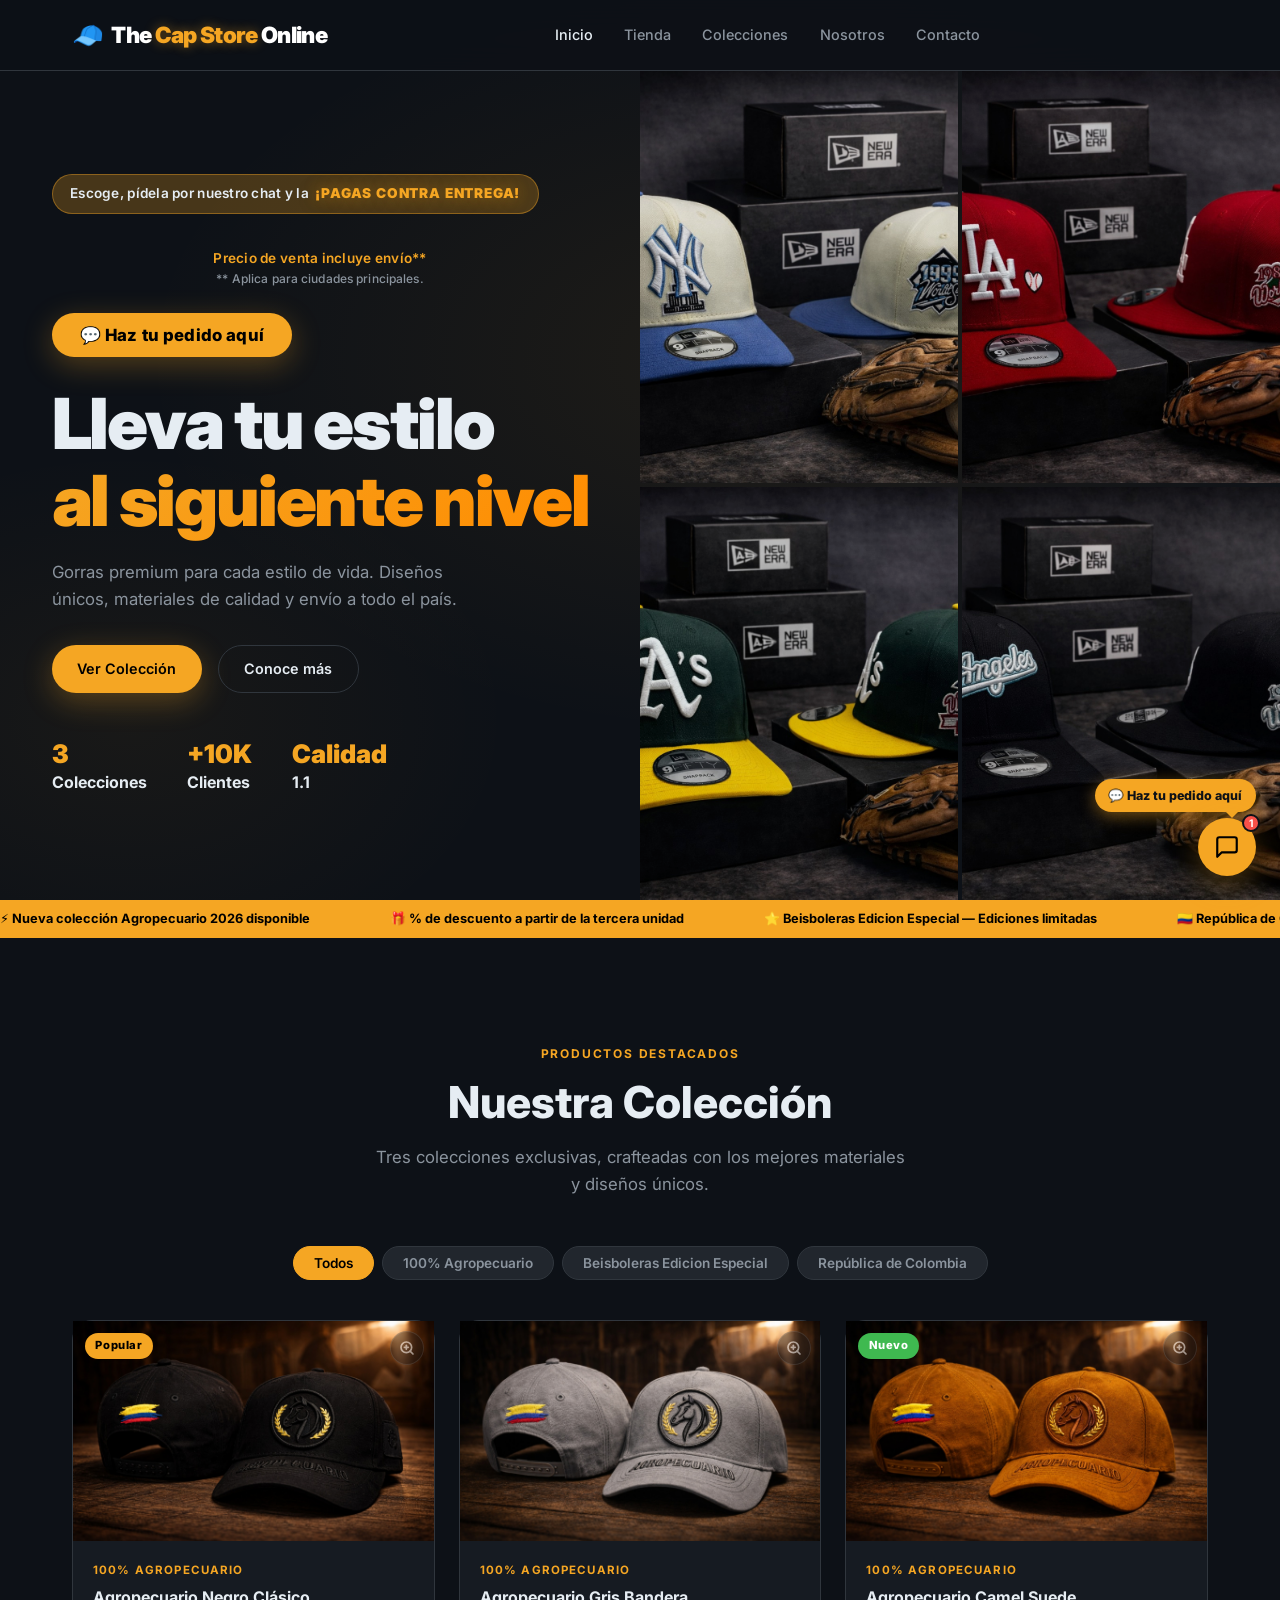
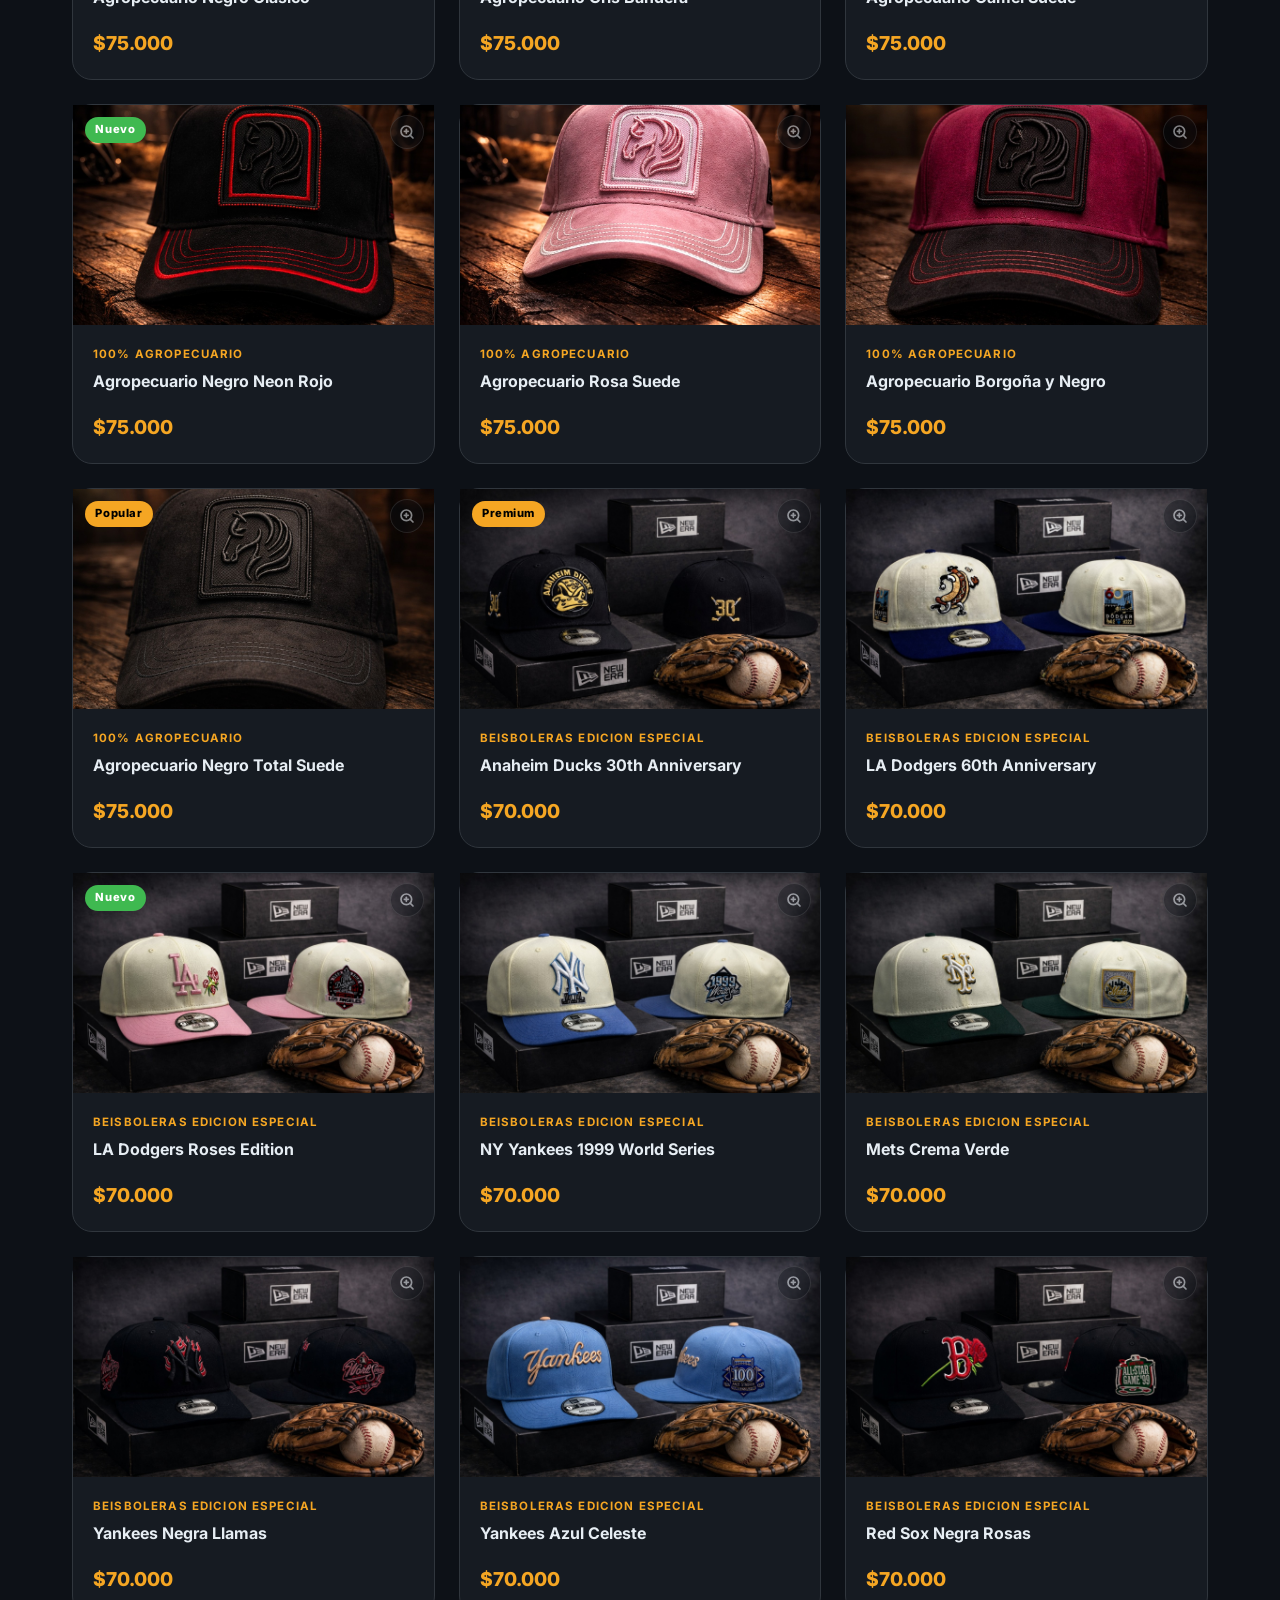
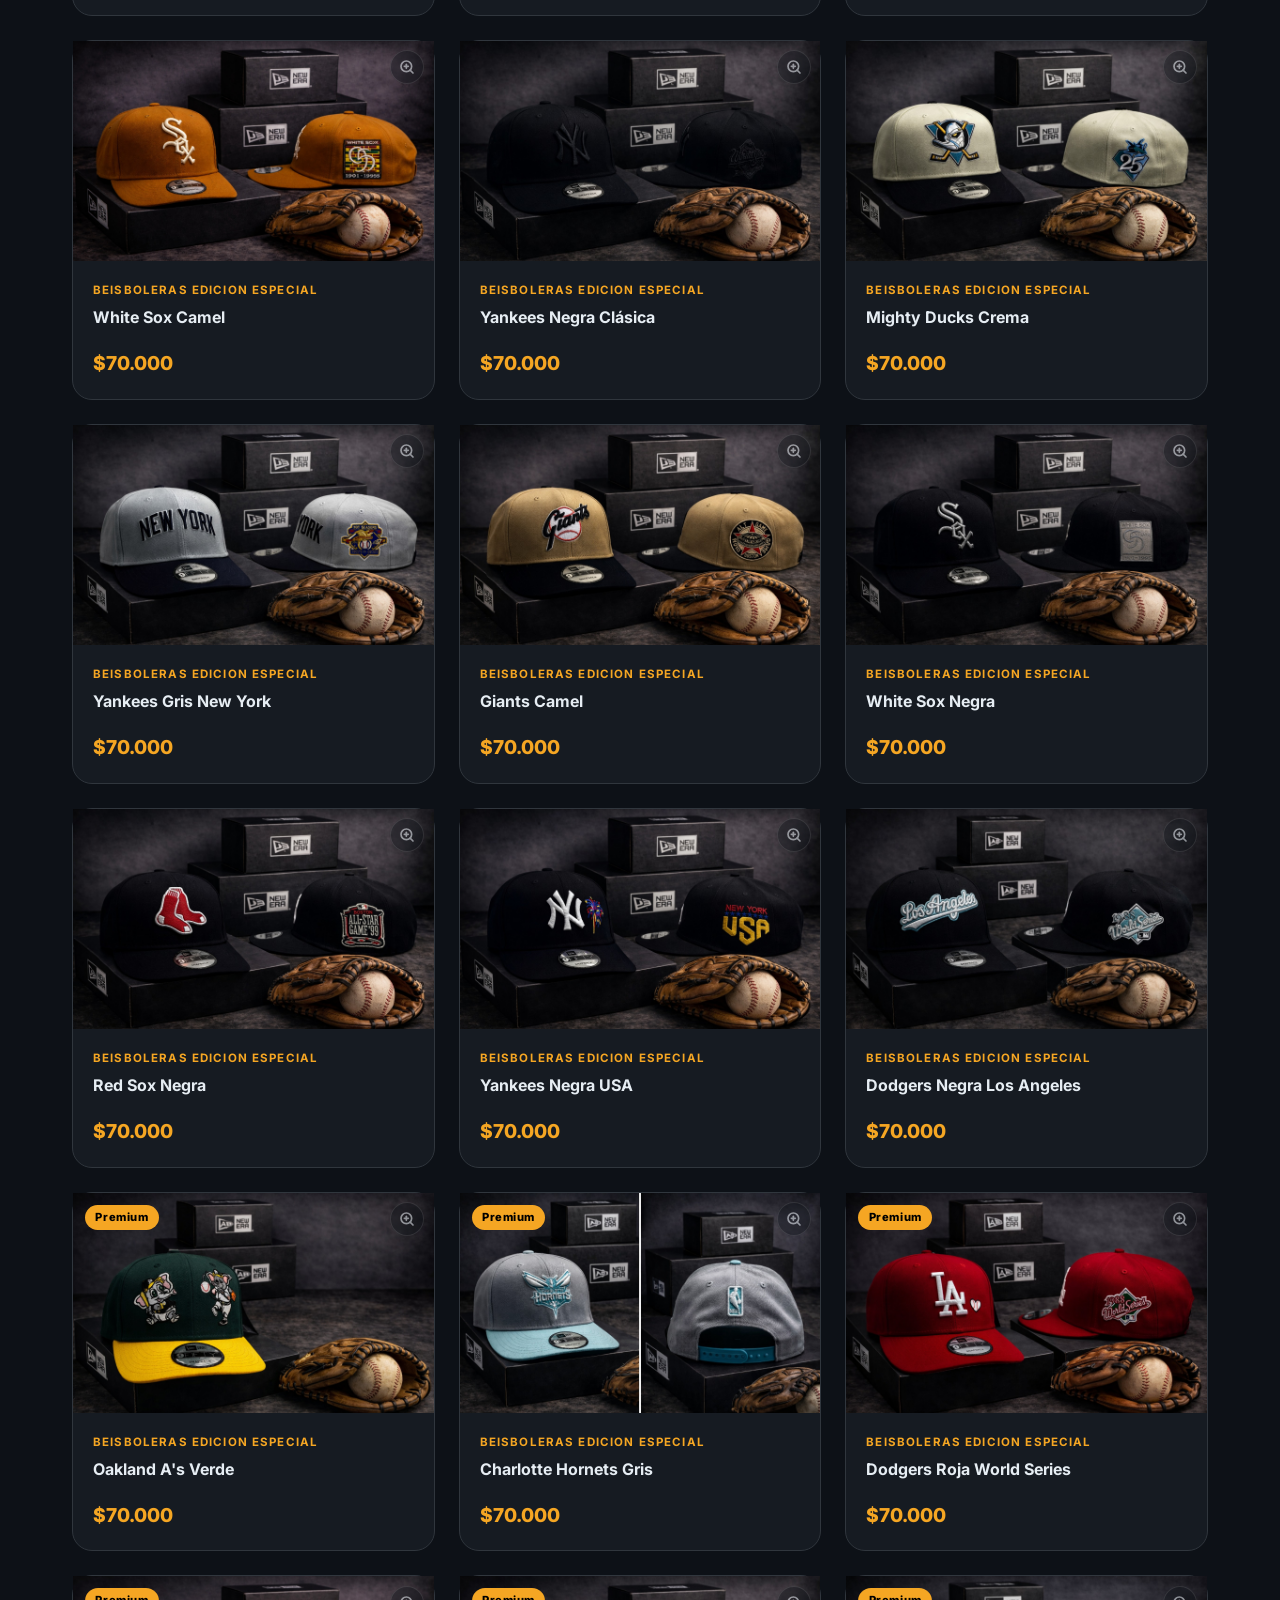
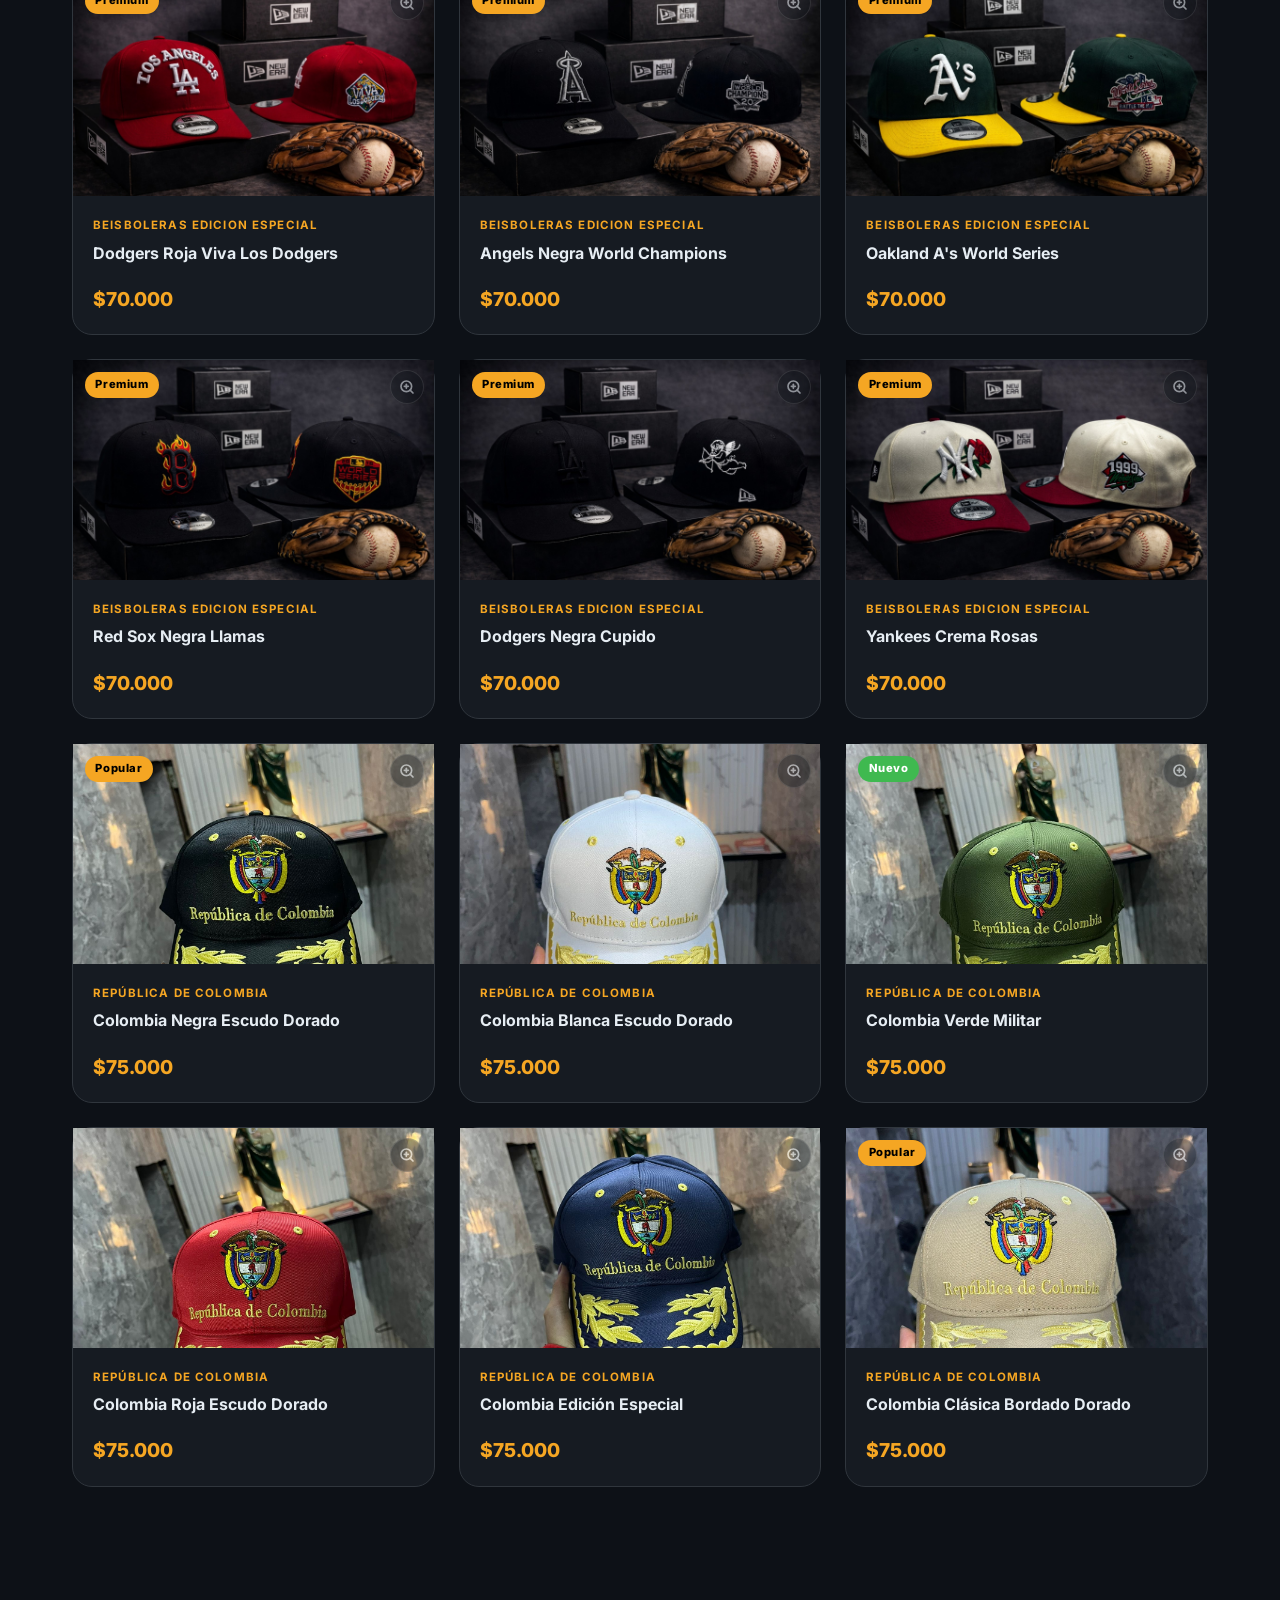
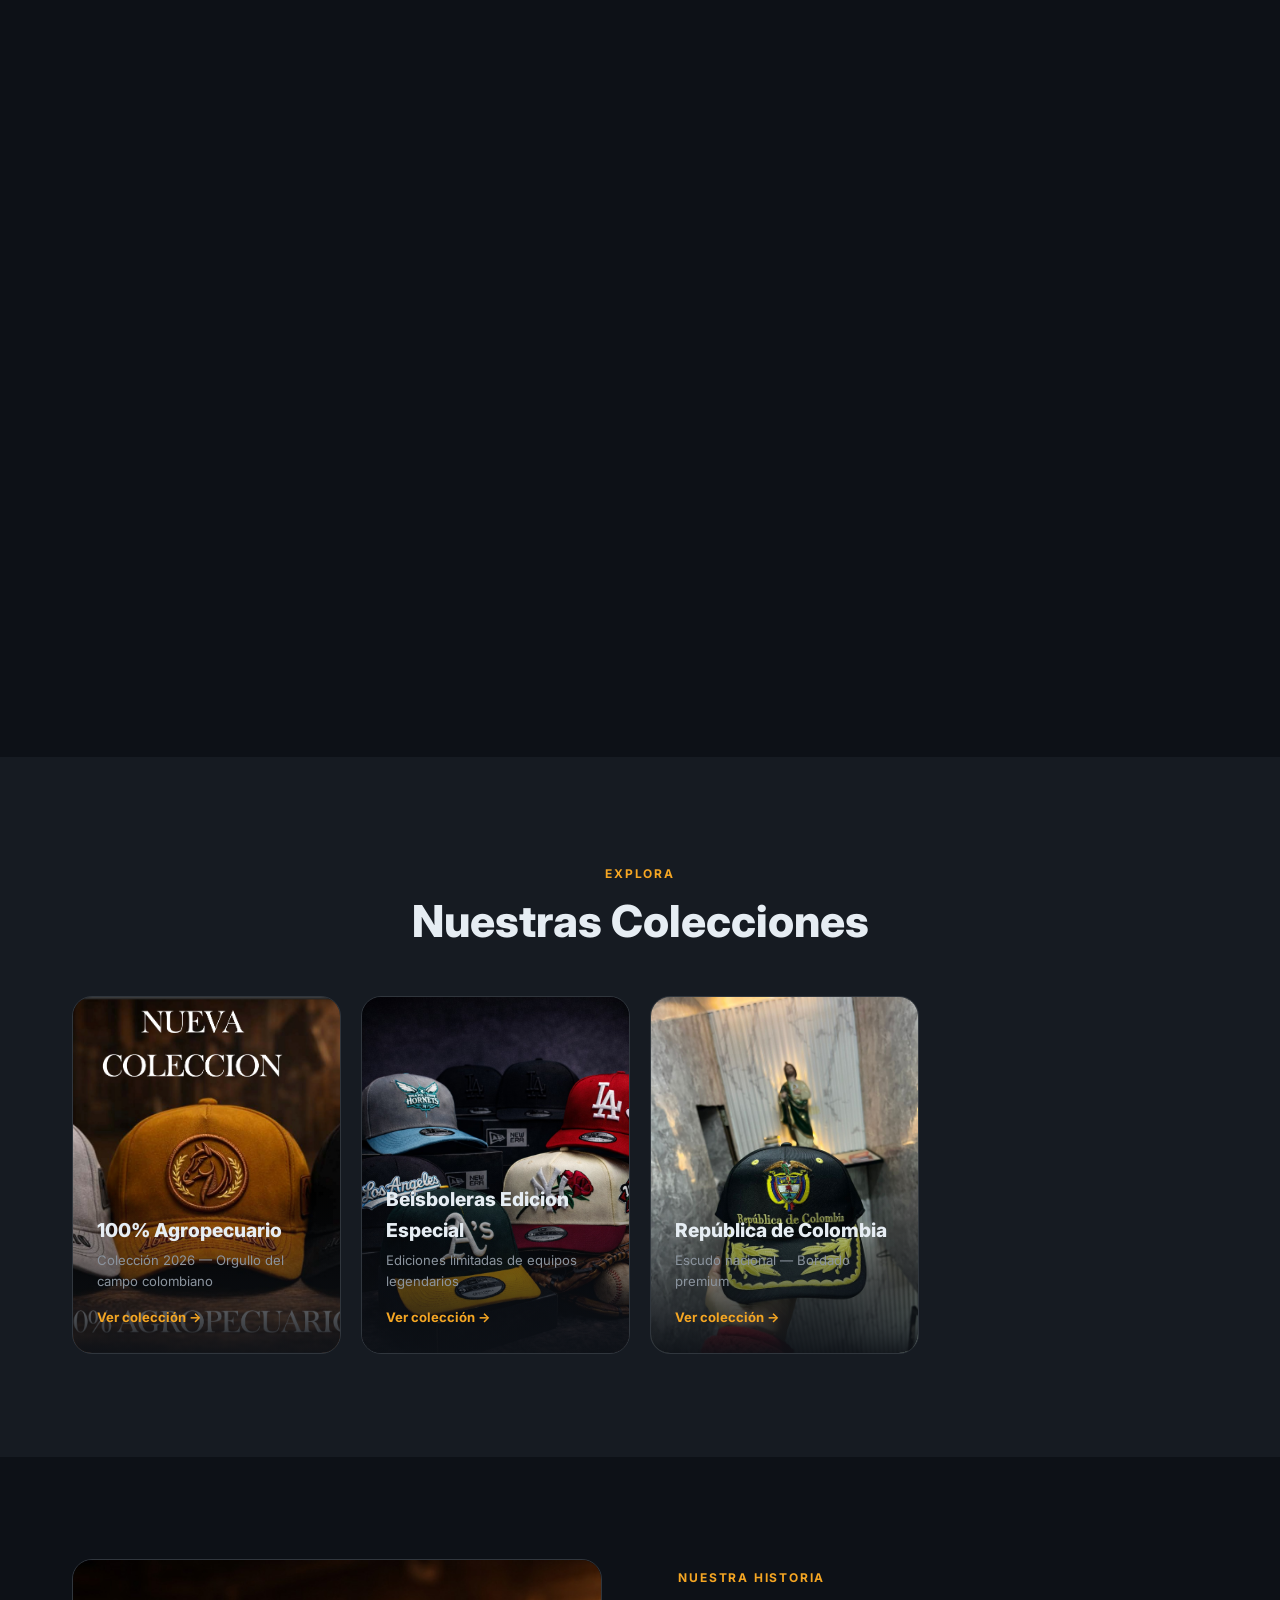
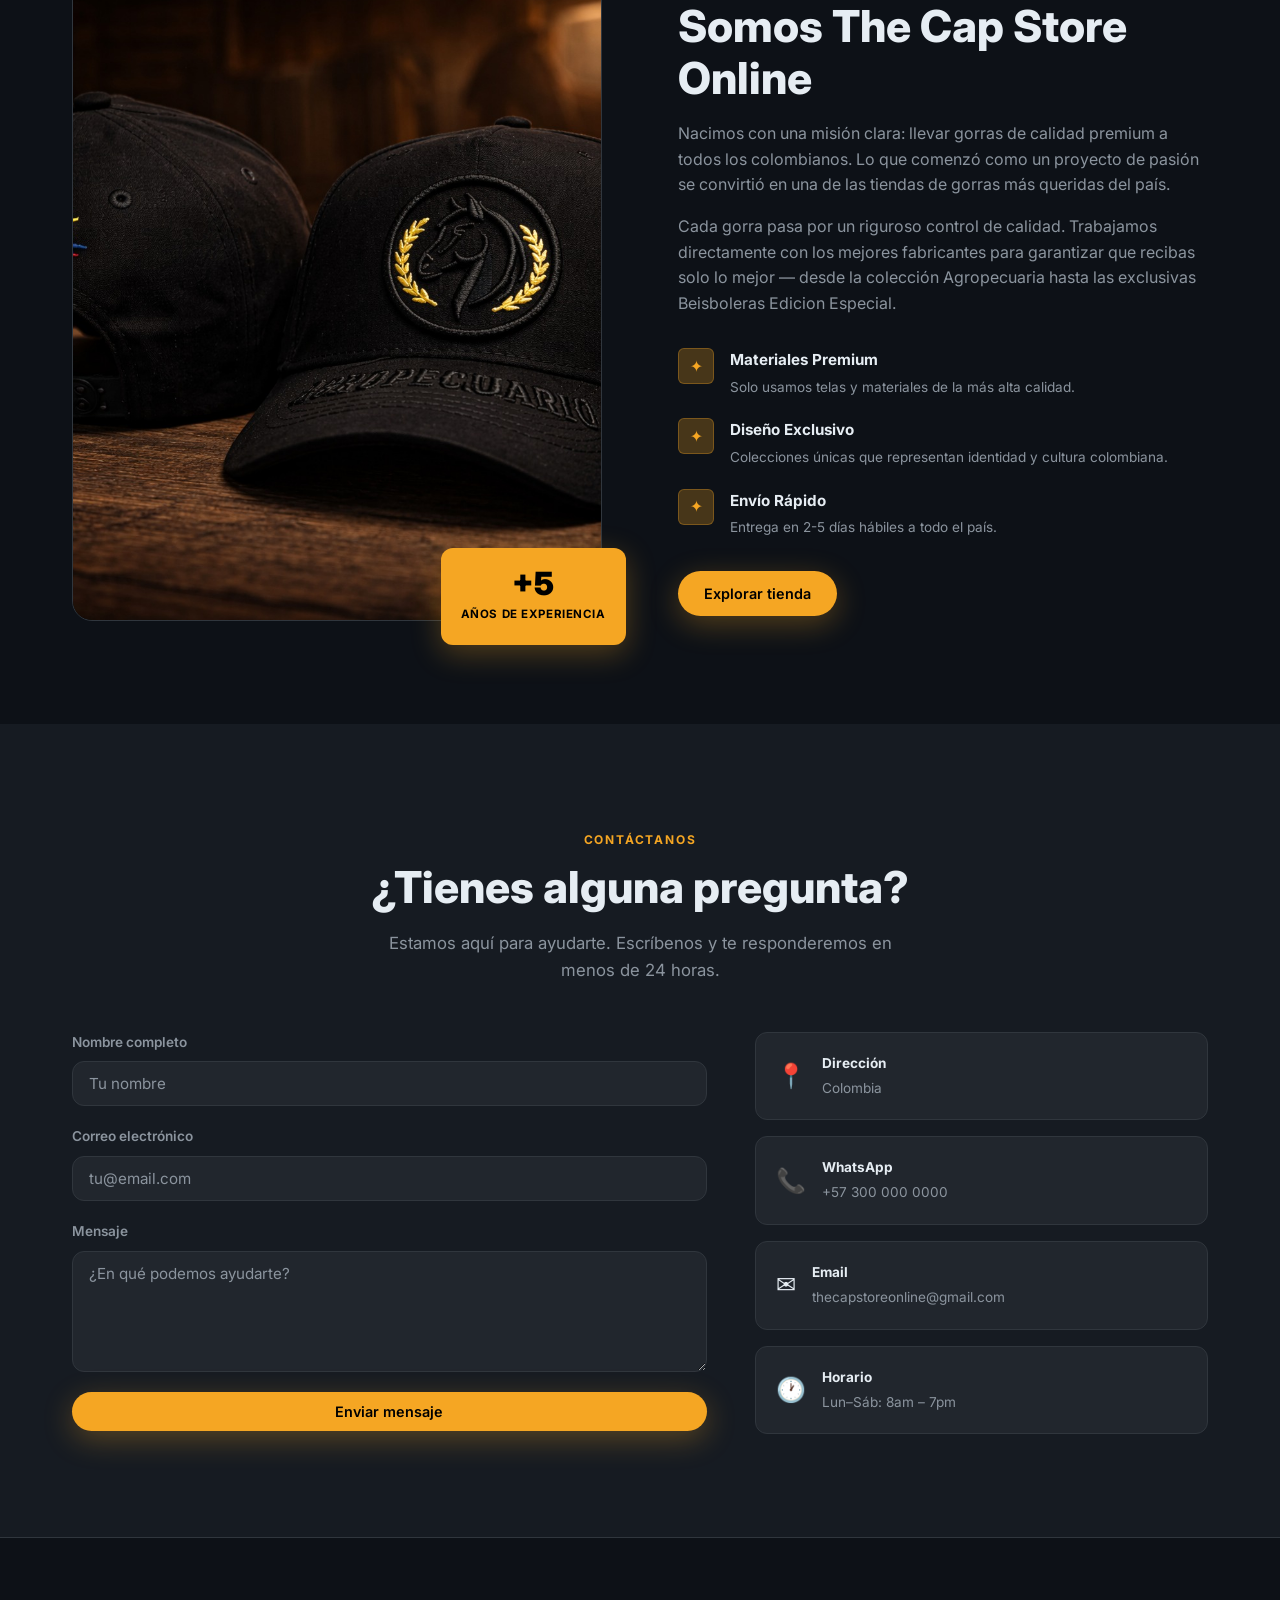
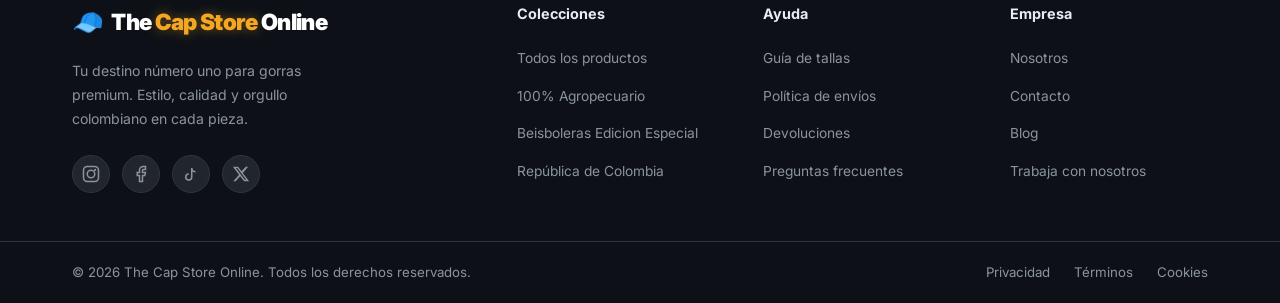
==== commit 6df38d2a: "Add files via upload" ====
--- a/index.html
+++ b/index.html
@@ -1,1239 +1,990 @@
-<!DOCTYPE html>
-<html lang="es">
-<head>
-  <meta charset="UTF-8" />
-  <meta name="viewport" content="width=device-width, initial-scale=1.0" />
-  <title>The Cap Store Online - Tu Tienda de Gorras</title>
-  <link rel="stylesheet" href="styles.css" />
-  <link rel="preconnect" href="https://fonts.googleapis.com" />
-  <link href="https://fonts.googleapis.com/css2?family=Inter:wght@300;400;500;600;700;800;900&display=swap" rel="stylesheet" />
-</head>
-<body>
-
-  <!-- ===== HEADER ===== -->
-  <header class="header" id="header">
-    <div class="container header__inner">
-      <a href="#" class="logo">
-        <span class="logo__icon">🧢</span>
-        <span class="logo__text"><span class="logo__white">The </span><span class="logo__accent">Cap Store</span><span class="logo__white"> Online</span></span>
-      </a>
-
-      <nav class="nav" id="nav">
-        <ul class="nav__list">
-          <li><a href="#inicio" class="nav__link">Inicio</a></li>
-          <li><a href="#tienda" class="nav__link">Tienda</a></li>
-          <li><a href="#categorias" class="nav__link">Colecciones</a></li>
-          <li><a href="#nosotros" class="nav__link">Nosotros</a></li>
-          <li><a href="#contacto" class="nav__link">Contacto</a></li>
-        </ul>
-      </nav>
-
-      <div class="header__actions">
-        <button class="cart-btn" id="cartBtn" aria-label="Abrir carrito">
-          <svg xmlns="http://www.w3.org/2000/svg" width="22" height="22" viewBox="0 0 24 24" fill="none" stroke="currentColor" stroke-width="2" stroke-linecap="round" stroke-linejoin="round">
-            <circle cx="9" cy="21" r="1"/><circle cx="20" cy="21" r="1"/>
-            <path d="M1 1h4l2.68 13.39a2 2 0 0 0 2 1.61h9.72a2 2 0 0 0 2-1.61L23 6H6"/>
-          </svg>
-          <span class="cart-badge" id="cartBadge">0</span>
-        </button>
-        <button class="hamburger" id="hamburger" aria-label="Menú">
-          <span></span><span></span><span></span>
-        </button>
-      </div>
-    </div>
-  </header>
-
-  <!-- ===== HERO ===== -->
-  <section class="hero" id="inicio">
-    <div class="hero__bg"></div>
-    <div class="container hero__content">
-      <p class="hero__badge">Escoge, pídela por nuestro chat y la <strong class="hero__badge--cta">¡PAGAS CONTRA ENTREGA!</strong></p>
-      <em class="hero__badge--note">Precio de venta incluye envío**<span>** Aplica para ciudades principales.</span></em>
-      <button class="hero__chat-cta" id="heroChatBtn" aria-label="Abrir chat de pedidos">
-        💬 Haz tu pedido aquí
-      </button>
-      <h1 class="hero__title">
-        Lleva tu estilo<br />
-        <span class="hero__title--accent">al siguiente nivel</span>
-      </h1>
-      <p class="hero__subtitle">
-        Gorras premium para cada estilo de vida. Diseños únicos, materiales de calidad y envío a todo el país.
-      </p>
-      <div class="hero__cta">
-        <a href="#tienda" class="btn btn--primary">Ver Colección</a>
-        <a href="#nosotros" class="btn btn--outline">Conoce más</a>
-      </div>
-      <div class="hero__stats">
-        <div class="hero__stat">
-          <strong>3</strong>
-          <span>Colecciones</span>
-        </div>
-        <div class="hero__stat">
-          <strong>+10K</strong>
-          <span>Clientes</span>
-        </div>
-        <div class="hero__stat">
-          <strong>Calidad</strong>
-          <span>1.1</span>
-        </div>
-      </div>
-    </div>
-    <div class="hero__visual">
-      <div class="hero__cap-display">
-        <div class="cap-mosaic">
-          <img src="images/luxury/luxury-yankees-1999-world-series.jpeg" alt="NY Yankees 1999 World Series" loading="eager" />
-          <img src="images/luxury/luxury-dodgers-roja-world-series.jpeg" alt="Dodgers Roja World Series" loading="eager" />
-          <img src="images/luxury/luxury-oakland-as-world-series.jpeg" alt="Oakland A's World Series" loading="eager" />
-          <img src="images/luxury/luxury-dodgers-negra-los-angeles.jpeg" alt="Dodgers Negra Los Angeles" loading="eager" />
-        </div>
-      </div>
-    </div>
-  </section>
-
-  <!-- ===== BANNER ===== -->
-  <div class="promo-banner">
-    <div class="promo-banner__track">
-      <span>⚡ Nueva colección Agropecuario 2026 disponible</span>
-      <span>🎁 % de descuento a partir de la tercera unidad</span>
-      <span>⭐ Beisboleras Edicion Especial — Ediciones limitadas</span>
-      <span>🇨🇴 República de Colombia — Orgullo nacional</span>
-      <span>⚡ Nueva colección Agropecuario 2026 disponible</span>
-      <span>🎁 % de descuento a partir de la tercera unidad</span>
-    </div>
-  </div>
-
-  <!-- ===== PRODUCTS ===== -->
-  <section class="section products" id="tienda">
-    <div class="container">
-      <div class="section__header">
-        <p class="section__tag">Productos destacados</p>
-        <h2 class="section__title">Nuestra Colección</h2>
-        <p class="section__subtitle">Tres colecciones exclusivas, crafteadas con los mejores materiales y diseños únicos.</p>
-      </div>
-
-      <!-- Filter Tabs -->
-      <div class="filter-tabs" id="filterTabs">
-        <button class="filter-tab active" data-filter="all">Todos</button>
-        <button class="filter-tab" data-filter="agropecuario">100% Agropecuario</button>
-        <button class="filter-tab" data-filter="luxury">Beisboleras Edicion Especial</button>
-        <button class="filter-tab" data-filter="colombia">República de Colombia</button>
-      </div>
-
-      <!-- Product Grid -->
-      <div class="products__grid" id="productsGrid">
-
-        <!-- ===== COLECCIÓN AGROPECUARIO ===== -->
-        <article class="product-card" data-category="agropecuario" data-id="1">
-          <div class="product-card__img">
-            <span class="product-card__badge">Popular</span>
-            <img src="images/agropecuario/agropecuario-negro-clasico.jpeg" alt="Agropecuario Negro Clásico" loading="lazy" />
-            <div class="product-card__overlay">
-              <button class="product-card__quick-add" data-id="1">+ Añadir</button>
-            </div>
-          </div>
-          <div class="product-card__body">
-            <p class="product-card__category">100% Agropecuario</p>
-            <h3 class="product-card__name">Agropecuario Negro Clásico</h3>
-            <div class="product-card__footer">
-              <span class="product-card__price">$75.000</span>
-              <button class="btn btn--cart" data-id="1" data-name="Agropecuario Negro Clásico" data-price="75000" data-category="agropecuario">
-                Agregar al carrito
-              </button>
-            </div>
-          </div>
-        </article>
-
-        <article class="product-card" data-category="agropecuario" data-id="2">
-          <div class="product-card__img">
-            <img src="images/agropecuario/agropecuario-gris.jpeg" alt="Agropecuario Gris" loading="lazy" />
-            <div class="product-card__overlay">
-              <button class="product-card__quick-add" data-id="2">+ Añadir</button>
-            </div>
-          </div>
-          <div class="product-card__body">
-            <p class="product-card__category">100% Agropecuario</p>
-            <h3 class="product-card__name">Agropecuario Gris Bandera</h3>
-            <div class="product-card__footer">
-              <span class="product-card__price">$75.000</span>
-              <button class="btn btn--cart" data-id="2" data-name="Agropecuario Gris Bandera" data-price="75000" data-category="agropecuario">
-                Agregar al carrito
-              </button>
-            </div>
-          </div>
-        </article>
-
-        <article class="product-card" data-category="agropecuario" data-id="3">
-          <div class="product-card__img">
-            <span class="product-card__badge product-card__badge--new">Nuevo</span>
-            <img src="images/agropecuario/agropecuario-camel-suede.jpeg" alt="Agropecuario Camel Suede" loading="lazy" />
-            <div class="product-card__overlay">
-              <button class="product-card__quick-add" data-id="3">+ Añadir</button>
-            </div>
-          </div>
-          <div class="product-card__body">
-            <p class="product-card__category">100% Agropecuario</p>
-            <h3 class="product-card__name">Agropecuario Camel Suede</h3>
-            <div class="product-card__footer">
-              <span class="product-card__price">$75.000</span>
-              <button class="btn btn--cart" data-id="3" data-name="Agropecuario Camel Suede" data-price="75000" data-category="agropecuario">
-                Agregar al carrito
-              </button>
-            </div>
-          </div>
-        </article>
-
-        <article class="product-card" data-category="agropecuario" data-id="4">
-          <div class="product-card__img">
-            <span class="product-card__badge product-card__badge--new">Nuevo</span>
-            <img src="images/agropecuario/agropecuario-negro-neon-rojo.jpeg" alt="Agropecuario Negro Neon Rojo" loading="lazy" />
-            <div class="product-card__overlay">
-              <button class="product-card__quick-add" data-id="4">+ Añadir</button>
-            </div>
-          </div>
-          <div class="product-card__body">
-            <p class="product-card__category">100% Agropecuario</p>
-            <h3 class="product-card__name">Agropecuario Negro Neon Rojo</h3>
-            <div class="product-card__footer">
-              <span class="product-card__price">$75.000</span>
-              <button class="btn btn--cart" data-id="4" data-name="Agropecuario Negro Neon Rojo" data-price="75000" data-category="agropecuario">
-                Agregar al carrito
-              </button>
-            </div>
-          </div>
-        </article>
-
-        <article class="product-card" data-category="agropecuario" data-id="5">
-          <div class="product-card__img">
-            <img src="images/agropecuario/agropecuario-rosa-suede.jpeg" alt="Agropecuario Rosa Suede" loading="lazy" />
-            <div class="product-card__overlay">
-              <button class="product-card__quick-add" data-id="5">+ Añadir</button>
-            </div>
-          </div>
-          <div class="product-card__body">
-            <p class="product-card__category">100% Agropecuario</p>
-            <h3 class="product-card__name">Agropecuario Rosa Suede</h3>
-            <div class="product-card__footer">
-              <span class="product-card__price">$75.000</span>
-              <button class="btn btn--cart" data-id="5" data-name="Agropecuario Rosa Suede" data-price="75000" data-category="agropecuario">
-                Agregar al carrito
-              </button>
-            </div>
-          </div>
-        </article>
-
-        <article class="product-card" data-category="agropecuario" data-id="6">
-          <div class="product-card__img">
-            <img src="images/agropecuario/agropecuario-borgona-negro.jpeg" alt="Agropecuario Borgoña y Negro" loading="lazy" />
-            <div class="product-card__overlay">
-              <button class="product-card__quick-add" data-id="6">+ Añadir</button>
-            </div>
-          </div>
-          <div class="product-card__body">
-            <p class="product-card__category">100% Agropecuario</p>
-            <h3 class="product-card__name">Agropecuario Borgoña y Negro</h3>
-            <div class="product-card__footer">
-              <span class="product-card__price">$75.000</span>
-              <button class="btn btn--cart" data-id="6" data-name="Agropecuario Borgoña y Negro" data-price="75000" data-category="agropecuario">
-                Agregar al carrito
-              </button>
-            </div>
-          </div>
-        </article>
-
-        <article class="product-card" data-category="agropecuario" data-id="7">
-          <div class="product-card__img">
-            <span class="product-card__badge">Popular</span>
-            <img src="images/agropecuario/agropecuario-negro-total-suede.jpeg" alt="Agropecuario Negro Total Suede" loading="lazy" />
-            <div class="product-card__overlay">
-              <button class="product-card__quick-add" data-id="7">+ Añadir</button>
-            </div>
-          </div>
-          <div class="product-card__body">
-            <p class="product-card__category">100% Agropecuario</p>
-            <h3 class="product-card__name">Agropecuario Negro Total Suede</h3>
-            <div class="product-card__footer">
-              <span class="product-card__price">$75.000</span>
-              <button class="btn btn--cart" data-id="7" data-name="Agropecuario Negro Total Suede" data-price="75000" data-category="agropecuario">
-                Agregar al carrito
-              </button>
-            </div>
-          </div>
-        </article>
-
-        <!-- ===== COLECCIÓN BEISBOLERAS EDICIÓN ESPECIAL ===== -->
-        <article class="product-card" data-category="luxury" data-id="8">
-          <div class="product-card__img">
-            <span class="product-card__badge">Premium</span>
-            <img src="images/luxury/luxury-anaheim-ducks-30th.jpeg" alt="Anaheim Ducks 30th Anniversary" loading="lazy" />
-            <div class="product-card__overlay">
-              <button class="product-card__quick-add" data-id="8">+ Añadir</button>
-            </div>
-          </div>
-          <div class="product-card__body">
-            <p class="product-card__category">Beisboleras Edicion Especial</p>
-            <h3 class="product-card__name">Anaheim Ducks 30th Anniversary</h3>
-            <div class="product-card__footer">
-              <span class="product-card__price">$70.000</span>
-              <button class="btn btn--cart" data-id="8" data-name="Anaheim Ducks 30th Anniversary" data-price="70000" data-category="luxury">
-                Agregar al carrito
-              </button>
-            </div>
-          </div>
-        </article>
-
-        <article class="product-card" data-category="luxury" data-id="9">
-          <div class="product-card__img">
-            <img src="images/luxury/luxury-dodgers-60th.jpeg" alt="LA Dodgers 60th Anniversary" loading="lazy" />
-            <div class="product-card__overlay">
-              <button class="product-card__quick-add" data-id="9">+ Añadir</button>
-            </div>
-          </div>
-          <div class="product-card__body">
-            <p class="product-card__category">Beisboleras Edicion Especial</p>
-            <h3 class="product-card__name">LA Dodgers 60th Anniversary</h3>
-            <div class="product-card__footer">
-              <span class="product-card__price">$70.000</span>
-              <button class="btn btn--cart" data-id="9" data-name="LA Dodgers 60th Anniversary" data-price="70000" data-category="luxury">
-                Agregar al carrito
-              </button>
-            </div>
-          </div>
-        </article>
-
-        <article class="product-card" data-category="luxury" data-id="10">
-          <div class="product-card__img">
-            <span class="product-card__badge product-card__badge--new">Nuevo</span>
-            <img src="images/luxury/luxury-dodgers-roses.jpeg" alt="LA Dodgers Roses Edition" loading="lazy" />
-            <div class="product-card__overlay">
-              <button class="product-card__quick-add" data-id="10">+ Añadir</button>
-            </div>
-          </div>
-          <div class="product-card__body">
-            <p class="product-card__category">Beisboleras Edicion Especial</p>
-            <h3 class="product-card__name">LA Dodgers Roses Edition</h3>
-            <div class="product-card__footer">
-              <span class="product-card__price">$70.000</span>
-              <button class="btn btn--cart" data-id="10" data-name="LA Dodgers Roses Edition" data-price="70000" data-category="luxury">
-                Agregar al carrito
-              </button>
-            </div>
-          </div>
-        </article>
-
-        <article class="product-card" data-category="luxury" data-id="11">
-          <div class="product-card__img">
-            <img src="images/luxury/luxury-yankees-1999-world-series.jpeg" alt="NY Yankees 1999 World Series" loading="lazy" />
-            <div class="product-card__overlay">
-              <button class="product-card__quick-add" data-id="11">+ Añadir</button>
-            </div>
-          </div>
-          <div class="product-card__body">
-            <p class="product-card__category">Beisboleras Edicion Especial</p>
-            <h3 class="product-card__name">NY Yankees 1999 World Series</h3>
-            <div class="product-card__footer">
-              <span class="product-card__price">$70.000</span>
-              <button class="btn btn--cart" data-id="11" data-name="NY Yankees 1999 World Series" data-price="70000" data-category="luxury">
-                Agregar al carrito
-              </button>
-            </div>
-          </div>
-        </article>
-
-        <article class="product-card" data-category="luxury" data-id="40">
-          <div class="product-card__img">
-            <img src="images/luxury/luxury-mets-crema-verde.jpeg" alt="Mets Crema Verde" loading="lazy" />
-            <div class="product-card__overlay">
-              <button class="product-card__quick-add" data-id="40">+ Añadir</button>
-            </div>
-          </div>
-          <div class="product-card__body">
-            <p class="product-card__category">Beisboleras Edicion Especial</p>
-            <h3 class="product-card__name">Mets Crema Verde</h3>
-            <div class="product-card__footer">
-              <span class="product-card__price">$70.000</span>
-              <button class="btn btn--cart" data-id="40" data-name="Mets Crema Verde" data-price="70000" data-category="luxury">Agregar al carrito</button>
-            </div>
-          </div>
-        </article>
-
-        <article class="product-card" data-category="luxury" data-id="41">
-          <div class="product-card__img">
-            <img src="images/luxury/luxury-yankees-negra-llamas.jpeg" alt="Yankees Negra Llamas" loading="lazy" />
-            <div class="product-card__overlay">
-              <button class="product-card__quick-add" data-id="41">+ Añadir</button>
-            </div>
-          </div>
-          <div class="product-card__body">
-            <p class="product-card__category">Beisboleras Edicion Especial</p>
-            <h3 class="product-card__name">Yankees Negra Llamas</h3>
-            <div class="product-card__footer">
-              <span class="product-card__price">$70.000</span>
-              <button class="btn btn--cart" data-id="41" data-name="Yankees Negra Llamas" data-price="70000" data-category="luxury">Agregar al carrito</button>
-            </div>
-          </div>
-        </article>
-
-        <article class="product-card" data-category="luxury" data-id="42">
-          <div class="product-card__img">
-            <img src="images/luxury/luxury-yankees-azul-celeste.jpeg" alt="Yankees Azul Celeste" loading="lazy" />
-            <div class="product-card__overlay">
-              <button class="product-card__quick-add" data-id="42">+ Añadir</button>
-            </div>
-          </div>
-          <div class="product-card__body">
-            <p class="product-card__category">Beisboleras Edicion Especial</p>
-            <h3 class="product-card__name">Yankees Azul Celeste</h3>
-            <div class="product-card__footer">
-              <span class="product-card__price">$70.000</span>
-              <button class="btn btn--cart" data-id="42" data-name="Yankees Azul Celeste" data-price="70000" data-category="luxury">Agregar al carrito</button>
-            </div>
-          </div>
-        </article>
-
-        <article class="product-card" data-category="luxury" data-id="43">
-          <div class="product-card__img">
-            <img src="images/luxury/luxury-red-sox-negra-rosas.jpeg" alt="Red Sox Negra Rosas" loading="lazy" />
-            <div class="product-card__overlay">
-              <button class="product-card__quick-add" data-id="43">+ Añadir</button>
-            </div>
-          </div>
-          <div class="product-card__body">
-            <p class="product-card__category">Beisboleras Edicion Especial</p>
-            <h3 class="product-card__name">Red Sox Negra Rosas</h3>
-            <div class="product-card__footer">
-              <span class="product-card__price">$70.000</span>
-              <button class="btn btn--cart" data-id="43" data-name="Red Sox Negra Rosas" data-price="70000" data-category="luxury">Agregar al carrito</button>
-            </div>
-          </div>
-        </article>
-
-        <article class="product-card" data-category="luxury" data-id="44">
-          <div class="product-card__img">
-            <img src="images/luxury/luxury-white-sox-camel.jpeg" alt="White Sox Camel" loading="lazy" />
-            <div class="product-card__overlay">
-              <button class="product-card__quick-add" data-id="44">+ Añadir</button>
-            </div>
-          </div>
-          <div class="product-card__body">
-            <p class="product-card__category">Beisboleras Edicion Especial</p>
-            <h3 class="product-card__name">White Sox Camel</h3>
-            <div class="product-card__footer">
-              <span class="product-card__price">$70.000</span>
-              <button class="btn btn--cart" data-id="44" data-name="White Sox Camel" data-price="70000" data-category="luxury">Agregar al carrito</button>
-            </div>
-          </div>
-        </article>
-
-        <article class="product-card" data-category="luxury" data-id="45">
-          <div class="product-card__img">
-            <img src="images/luxury/luxury-yankees-negra-clasica.jpeg" alt="Yankees Negra Clásica" loading="lazy" />
-            <div class="product-card__overlay">
-              <button class="product-card__quick-add" data-id="45">+ Añadir</button>
-            </div>
-          </div>
-          <div class="product-card__body">
-            <p class="product-card__category">Beisboleras Edicion Especial</p>
-            <h3 class="product-card__name">Yankees Negra Clásica</h3>
-            <div class="product-card__footer">
-              <span class="product-card__price">$70.000</span>
-              <button class="btn btn--cart" data-id="45" data-name="Yankees Negra Clásica" data-price="70000" data-category="luxury">Agregar al carrito</button>
-            </div>
-          </div>
-        </article>
-
-        <article class="product-card" data-category="luxury" data-id="46">
-          <div class="product-card__img">
-            <img src="images/luxury/luxury-mighty-ducks-crema.jpeg" alt="Mighty Ducks Crema" loading="lazy" />
-            <div class="product-card__overlay">
-              <button class="product-card__quick-add" data-id="46">+ Añadir</button>
-            </div>
-          </div>
-          <div class="product-card__body">
-            <p class="product-card__category">Beisboleras Edicion Especial</p>
-            <h3 class="product-card__name">Mighty Ducks Crema</h3>
-            <div class="product-card__footer">
-              <span class="product-card__price">$70.000</span>
-              <button class="btn btn--cart" data-id="46" data-name="Mighty Ducks Crema" data-price="70000" data-category="luxury">Agregar al carrito</button>
-            </div>
-          </div>
-        </article>
-
-        <article class="product-card" data-category="luxury" data-id="47">
-          <div class="product-card__img">
-            <img src="images/luxury/luxury-yankees-gris-new-york.jpeg" alt="Yankees Gris New York" loading="lazy" />
-            <div class="product-card__overlay">
-              <button class="product-card__quick-add" data-id="47">+ Añadir</button>
-            </div>
-          </div>
-          <div class="product-card__body">
-            <p class="product-card__category">Beisboleras Edicion Especial</p>
-            <h3 class="product-card__name">Yankees Gris New York</h3>
-            <div class="product-card__footer">
-              <span class="product-card__price">$70.000</span>
-              <button class="btn btn--cart" data-id="47" data-name="Yankees Gris New York" data-price="70000" data-category="luxury">Agregar al carrito</button>
-            </div>
-          </div>
-        </article>
-
-        <article class="product-card" data-category="luxury" data-id="48">
-          <div class="product-card__img">
-            <img src="images/luxury/luxury-giants-camel.jpeg" alt="Giants Camel" loading="lazy" />
-            <div class="product-card__overlay">
-              <button class="product-card__quick-add" data-id="48">+ Añadir</button>
-            </div>
-          </div>
-          <div class="product-card__body">
-            <p class="product-card__category">Beisboleras Edicion Especial</p>
-            <h3 class="product-card__name">Giants Camel</h3>
-            <div class="product-card__footer">
-              <span class="product-card__price">$70.000</span>
-              <button class="btn btn--cart" data-id="48" data-name="Giants Camel" data-price="70000" data-category="luxury">Agregar al carrito</button>
-            </div>
-          </div>
-        </article>
-
-        <article class="product-card" data-category="luxury" data-id="49">
-          <div class="product-card__img">
-            <img src="images/luxury/luxury-white-sox-negra.jpeg" alt="White Sox Negra" loading="lazy" />
-            <div class="product-card__overlay">
-              <button class="product-card__quick-add" data-id="49">+ Añadir</button>
-            </div>
-          </div>
-          <div class="product-card__body">
-            <p class="product-card__category">Beisboleras Edicion Especial</p>
-            <h3 class="product-card__name">White Sox Negra</h3>
-            <div class="product-card__footer">
-              <span class="product-card__price">$70.000</span>
-              <button class="btn btn--cart" data-id="49" data-name="White Sox Negra" data-price="70000" data-category="luxury">Agregar al carrito</button>
-            </div>
-          </div>
-        </article>
-
-        <article class="product-card" data-category="luxury" data-id="50">
-          <div class="product-card__img">
-            <img src="images/luxury/luxury-red-sox-negra.jpeg" alt="Red Sox Negra" loading="lazy" />
-            <div class="product-card__overlay">
-              <button class="product-card__quick-add" data-id="50">+ Añadir</button>
-            </div>
-          </div>
-          <div class="product-card__body">
-            <p class="product-card__category">Beisboleras Edicion Especial</p>
-            <h3 class="product-card__name">Red Sox Negra</h3>
-            <div class="product-card__footer">
-              <span class="product-card__price">$70.000</span>
-              <button class="btn btn--cart" data-id="50" data-name="Red Sox Negra" data-price="70000" data-category="luxury">Agregar al carrito</button>
-            </div>
-          </div>
-        </article>
-
-        <article class="product-card" data-category="luxury" data-id="51">
-          <div class="product-card__img">
-            <img src="images/luxury/luxury-yankees-negra-usa.jpeg" alt="Yankees Negra USA" loading="lazy" />
-            <div class="product-card__overlay">
-              <button class="product-card__quick-add" data-id="51">+ Añadir</button>
-            </div>
-          </div>
-          <div class="product-card__body">
-            <p class="product-card__category">Beisboleras Edicion Especial</p>
-            <h3 class="product-card__name">Yankees Negra USA</h3>
-            <div class="product-card__footer">
-              <span class="product-card__price">$70.000</span>
-              <button class="btn btn--cart" data-id="51" data-name="Yankees Negra USA" data-price="70000" data-category="luxury">Agregar al carrito</button>
-            </div>
-          </div>
-        </article>
-
-        <article class="product-card" data-category="luxury" data-id="52">
-          <div class="product-card__img">
-            <img src="images/luxury/luxury-dodgers-negra-los-angeles.jpeg" alt="Dodgers Negra Los Angeles" loading="lazy" />
-            <div class="product-card__overlay">
-              <button class="product-card__quick-add" data-id="52">+ Añadir</button>
-            </div>
-          </div>
-          <div class="product-card__body">
-            <p class="product-card__category">Beisboleras Edicion Especial</p>
-            <h3 class="product-card__name">Dodgers Negra Los Angeles</h3>
-            <div class="product-card__footer">
-              <span class="product-card__price">$70.000</span>
-              <button class="btn btn--cart" data-id="52" data-name="Dodgers Negra Los Angeles" data-price="70000" data-category="luxury">Agregar al carrito</button>
-            </div>
-          </div>
-        </article>
-
-        <article class="product-card" data-category="luxury" data-id="53">
-          <div class="product-card__img">
-            <span class="product-card__badge">Premium</span>
-            <img src="images/luxury/luxury-oakland-as-verde.jpeg" alt="Oakland A's Verde" loading="lazy" />
-            <div class="product-card__overlay">
-              <button class="product-card__quick-add" data-id="53">+ Añadir</button>
-            </div>
-          </div>
-          <div class="product-card__body">
-            <p class="product-card__category">Beisboleras Edicion Especial</p>
-            <h3 class="product-card__name">Oakland A's Verde</h3>
-            <div class="product-card__footer">
-              <span class="product-card__price">$70.000</span>
-              <button class="btn btn--cart" data-id="53" data-name="Oakland A's Verde" data-price="70000" data-category="luxury">Agregar al carrito</button>
-            </div>
-          </div>
-        </article>
-
-        <article class="product-card" data-category="luxury" data-id="54">
-          <div class="product-card__img">
-            <span class="product-card__badge">Premium</span>
-            <img src="images/luxury/luxury-charlotte-hornets-gris.jpeg" alt="Charlotte Hornets Gris" loading="lazy" />
-            <div class="product-card__overlay">
-              <button class="product-card__quick-add" data-id="54">+ Añadir</button>
-            </div>
-          </div>
-          <div class="product-card__body">
-            <p class="product-card__category">Beisboleras Edicion Especial</p>
-            <h3 class="product-card__name">Charlotte Hornets Gris</h3>
-            <div class="product-card__footer">
-              <span class="product-card__price">$70.000</span>
-              <button class="btn btn--cart" data-id="54" data-name="Charlotte Hornets Gris" data-price="70000" data-category="luxury">Agregar al carrito</button>
-            </div>
-          </div>
-        </article>
-
-        <article class="product-card" data-category="luxury" data-id="55">
-          <div class="product-card__img">
-            <span class="product-card__badge">Premium</span>
-            <img src="images/luxury/luxury-dodgers-roja-world-series.jpeg" alt="Dodgers Roja World Series" loading="lazy" />
-            <div class="product-card__overlay">
-              <button class="product-card__quick-add" data-id="55">+ Añadir</button>
-            </div>
-          </div>
-          <div class="product-card__body">
-            <p class="product-card__category">Beisboleras Edicion Especial</p>
-            <h3 class="product-card__name">Dodgers Roja World Series</h3>
-            <div class="product-card__footer">
-              <span class="product-card__price">$70.000</span>
-              <button class="btn btn--cart" data-id="55" data-name="Dodgers Roja World Series" data-price="70000" data-category="luxury">Agregar al carrito</button>
-            </div>
-          </div>
-        </article>
-
-        <article class="product-card" data-category="luxury" data-id="56">
-          <div class="product-card__img">
-            <span class="product-card__badge">Premium</span>
-            <img src="images/luxury/luxury-dodgers-roja-viva-los-dodgers.jpeg" alt="Dodgers Roja Viva Los Dodgers" loading="lazy" />
-            <div class="product-card__overlay">
-              <button class="product-card__quick-add" data-id="56">+ Añadir</button>
-            </div>
-          </div>
-          <div class="product-card__body">
-            <p class="product-card__category">Beisboleras Edicion Especial</p>
-            <h3 class="product-card__name">Dodgers Roja Viva Los Dodgers</h3>
-            <div class="product-card__footer">
-              <span class="product-card__price">$70.000</span>
-              <button class="btn btn--cart" data-id="56" data-name="Dodgers Roja Viva Los Dodgers" data-price="70000" data-category="luxury">Agregar al carrito</button>
-            </div>
-          </div>
-        </article>
-
-        <article class="product-card" data-category="luxury" data-id="57">
-          <div class="product-card__img">
-            <span class="product-card__badge">Premium</span>
-            <img src="images/luxury/luxury-angels-negra-world-champions.jpeg" alt="Angels Negra World Champions" loading="lazy" />
-            <div class="product-card__overlay">
-              <button class="product-card__quick-add" data-id="57">+ Añadir</button>
-            </div>
-          </div>
-          <div class="product-card__body">
-            <p class="product-card__category">Beisboleras Edicion Especial</p>
-            <h3 class="product-card__name">Angels Negra World Champions</h3>
-            <div class="product-card__footer">
-              <span class="product-card__price">$70.000</span>
-              <button class="btn btn--cart" data-id="57" data-name="Angels Negra World Champions" data-price="70000" data-category="luxury">Agregar al carrito</button>
-            </div>
-          </div>
-        </article>
-
-        <article class="product-card" data-category="luxury" data-id="58">
-          <div class="product-card__img">
-            <span class="product-card__badge">Premium</span>
-            <img src="images/luxury/luxury-oakland-as-world-series.jpeg" alt="Oakland A's World Series" loading="lazy" />
-            <div class="product-card__overlay">
-              <button class="product-card__quick-add" data-id="58">+ Añadir</button>
-            </div>
-          </div>
-          <div class="product-card__body">
-            <p class="product-card__category">Beisboleras Edicion Especial</p>
-            <h3 class="product-card__name">Oakland A's World Series</h3>
-            <div class="product-card__footer">
-              <span class="product-card__price">$70.000</span>
-              <button class="btn btn--cart" data-id="58" data-name="Oakland A's World Series" data-price="70000" data-category="luxury">Agregar al carrito</button>
-            </div>
-          </div>
-        </article>
-
-        <article class="product-card" data-category="luxury" data-id="59">
-          <div class="product-card__img">
-            <span class="product-card__badge">Premium</span>
-            <img src="images/luxury/luxury-red-sox-negra-llamas.jpeg" alt="Red Sox Negra Llamas" loading="lazy" />
-            <div class="product-card__overlay">
-              <button class="product-card__quick-add" data-id="59">+ Añadir</button>
-            </div>
-          </div>
-          <div class="product-card__body">
-            <p class="product-card__category">Beisboleras Edicion Especial</p>
-            <h3 class="product-card__name">Red Sox Negra Llamas</h3>
-            <div class="product-card__footer">
-              <span class="product-card__price">$70.000</span>
-              <button class="btn btn--cart" data-id="59" data-name="Red Sox Negra Llamas" data-price="70000" data-category="luxury">Agregar al carrito</button>
-            </div>
-          </div>
-        </article>
-
-        <article class="product-card" data-category="luxury" data-id="60">
-          <div class="product-card__img">
-            <span class="product-card__badge">Premium</span>
-            <img src="images/luxury/luxury-dodgers-negra-cupido.jpeg" alt="Dodgers Negra Cupido" loading="lazy" />
-            <div class="product-card__overlay">
-              <button class="product-card__quick-add" data-id="60">+ Añadir</button>
-            </div>
-          </div>
-          <div class="product-card__body">
-            <p class="product-card__category">Beisboleras Edicion Especial</p>
-            <h3 class="product-card__name">Dodgers Negra Cupido</h3>
-            <div class="product-card__footer">
-              <span class="product-card__price">$70.000</span>
-              <button class="btn btn--cart" data-id="60" data-name="Dodgers Negra Cupido" data-price="70000" data-category="luxury">Agregar al carrito</button>
-            </div>
-          </div>
-        </article>
-
-        <article class="product-card" data-category="luxury" data-id="61">
-          <div class="product-card__img">
-            <span class="product-card__badge">Premium</span>
-            <img src="images/luxury/luxury-yankees-crema-rosas.jpeg" alt="Yankees Crema Rosas" loading="lazy" />
-            <div class="product-card__overlay">
-              <button class="product-card__quick-add" data-id="61">+ Añadir</button>
-            </div>
-          </div>
-          <div class="product-card__body">
-            <p class="product-card__category">Beisboleras Edicion Especial</p>
-            <h3 class="product-card__name">Yankees Crema Rosas</h3>
-            <div class="product-card__footer">
-              <span class="product-card__price">$70.000</span>
-              <button class="btn btn--cart" data-id="61" data-name="Yankees Crema Rosas" data-price="70000" data-category="luxury">Agregar al carrito</button>
-            </div>
-          </div>
-        </article>
-
-        <!-- ===== COLECCIÓN REPÚBLICA DE COLOMBIA ===== -->
-        <article class="product-card" data-category="colombia" data-id="15">
-          <div class="product-card__img">
-            <span class="product-card__badge">Popular</span>
-            <img src="images/colombia/colombia-negra.jpeg" alt="República de Colombia Negra" loading="lazy" />
-            <div class="product-card__overlay">
-              <button class="product-card__quick-add" data-id="15">+ Añadir</button>
-            </div>
-          </div>
-          <div class="product-card__body">
-            <p class="product-card__category">República de Colombia</p>
-            <h3 class="product-card__name">Colombia Negra Escudo Dorado</h3>
-            <div class="product-card__footer">
-              <span class="product-card__price">$75.000</span>
-              <button class="btn btn--cart" data-id="15" data-name="Colombia Negra Escudo Dorado" data-price="75000" data-category="colombia">
-                Agregar al carrito
-              </button>
-            </div>
-          </div>
-        </article>
-
-        <article class="product-card" data-category="colombia" data-id="16">
-          <div class="product-card__img">
-            <img src="images/colombia/colombia-blanca.jpeg" alt="República de Colombia Blanca" loading="lazy" />
-            <div class="product-card__overlay">
-              <button class="product-card__quick-add" data-id="16">+ Añadir</button>
-            </div>
-          </div>
-          <div class="product-card__body">
-            <p class="product-card__category">República de Colombia</p>
-            <h3 class="product-card__name">Colombia Blanca Escudo Dorado</h3>
-            <div class="product-card__footer">
-              <span class="product-card__price">$75.000</span>
-              <button class="btn btn--cart" data-id="16" data-name="Colombia Blanca Escudo Dorado" data-price="75000" data-category="colombia">
-                Agregar al carrito
-              </button>
-            </div>
-          </div>
-        </article>
-
-        <article class="product-card" data-category="colombia" data-id="17">
-          <div class="product-card__img">
-            <span class="product-card__badge product-card__badge--new">Nuevo</span>
-            <img src="images/colombia/colombia-verde-militar.jpeg" alt="República de Colombia Verde Militar" loading="lazy" />
-            <div class="product-card__overlay">
-              <button class="product-card__quick-add" data-id="17">+ Añadir</button>
-            </div>
-          </div>
-          <div class="product-card__body">
-            <p class="product-card__category">República de Colombia</p>
-            <h3 class="product-card__name">Colombia Verde Militar</h3>
-            <div class="product-card__footer">
-              <span class="product-card__price">$75.000</span>
-              <button class="btn btn--cart" data-id="17" data-name="Colombia Verde Militar" data-price="75000" data-category="colombia">
-                Agregar al carrito
-              </button>
-            </div>
-          </div>
-        </article>
-
-        <article class="product-card" data-category="colombia" data-id="18">
-          <div class="product-card__img">
-            <img src="images/colombia/colombia-roja.jpeg" alt="República de Colombia Roja" loading="lazy" />
-            <div class="product-card__overlay">
-              <button class="product-card__quick-add" data-id="18">+ Añadir</button>
-            </div>
-          </div>
-          <div class="product-card__body">
-            <p class="product-card__category">República de Colombia</p>
-            <h3 class="product-card__name">Colombia Roja Escudo Dorado</h3>
-            <div class="product-card__footer">
-              <span class="product-card__price">$75.000</span>
-              <button class="btn btn--cart" data-id="18" data-name="Colombia Roja Escudo Dorado" data-price="75000" data-category="colombia">
-                Agregar al carrito
-              </button>
-            </div>
-          </div>
-        </article>
-
-        <article class="product-card" data-category="colombia" data-id="19">
-          <div class="product-card__img">
-            <img src="images/colombia/colombia-edicion-especial.jpeg" alt="República de Colombia Edición Especial" loading="lazy" />
-            <div class="product-card__overlay">
-              <button class="product-card__quick-add" data-id="19">+ Añadir</button>
-            </div>
-          </div>
-          <div class="product-card__body">
-            <p class="product-card__category">República de Colombia</p>
-            <h3 class="product-card__name">Colombia Edición Especial</h3>
-            <div class="product-card__footer">
-              <span class="product-card__price">$75.000</span>
-              <button class="btn btn--cart" data-id="19" data-name="Colombia Edición Especial" data-price="75000" data-category="colombia">
-                Agregar al carrito
-              </button>
-            </div>
-          </div>
-        </article>
-
-        <article class="product-card" data-category="colombia" data-id="20">
-          <div class="product-card__img">
-            <span class="product-card__badge">Popular</span>
-            <img src="images/colombia/colombia-clasica.jpeg" alt="República de Colombia Clásica" loading="lazy" />
-            <div class="product-card__overlay">
-              <button class="product-card__quick-add" data-id="20">+ Añadir</button>
-            </div>
-          </div>
-          <div class="product-card__body">
-            <p class="product-card__category">República de Colombia</p>
-            <h3 class="product-card__name">Colombia Clásica Bordado Dorado</h3>
-            <div class="product-card__footer">
-              <span class="product-card__price">$75.000</span>
-              <button class="btn btn--cart" data-id="20" data-name="Colombia Clásica Bordado Dorado" data-price="75000" data-category="colombia">
-                Agregar al carrito
-              </button>
-            </div>
-          </div>
-        </article>
-
-        <article class="product-card" data-category="colombia" data-id="62">
-          <div class="product-card__img">
-            <img src="images/colombia/colombia-cafe-escudo.jpeg" alt="Colombia Café Escudo" loading="lazy" />
-            <div class="product-card__overlay">
-              <button class="product-card__quick-add" data-id="62">+ Añadir</button>
-            </div>
-          </div>
-          <div class="product-card__body">
-            <p class="product-card__category">República de Colombia</p>
-            <h3 class="product-card__name">Colombia Café Escudo</h3>
-            <div class="product-card__footer">
-              <span class="product-card__price">$75.000</span>
-              <button class="btn btn--cart" data-id="62" data-name="Colombia Café Escudo" data-price="75000" data-category="colombia">Agregar al carrito</button>
-            </div>
-          </div>
-        </article>
-
-        <article class="product-card" data-category="colombia" data-id="63">
-          <div class="product-card__img">
-            <img src="images/colombia/colombia-blanca-bordada.jpeg" alt="Colombia Blanca Bordada" loading="lazy" />
-            <div class="product-card__overlay">
-              <button class="product-card__quick-add" data-id="63">+ Añadir</button>
-            </div>
-          </div>
-          <div class="product-card__body">
-            <p class="product-card__category">República de Colombia</p>
-            <h3 class="product-card__name">Colombia Blanca Bordada</h3>
-            <div class="product-card__footer">
-              <span class="product-card__price">$75.000</span>
-              <button class="btn btn--cart" data-id="63" data-name="Colombia Blanca Bordada" data-price="75000" data-category="colombia">Agregar al carrito</button>
-            </div>
-          </div>
-        </article>
-
-        <article class="product-card" data-category="colombia" data-id="64">
-          <div class="product-card__img">
-            <img src="images/colombia/colombia-tricolor-especial.jpeg" alt="Colombia Tricolor Especial" loading="lazy" />
-            <div class="product-card__overlay">
-              <button class="product-card__quick-add" data-id="64">+ Añadir</button>
-            </div>
-          </div>
-          <div class="product-card__body">
-            <p class="product-card__category">República de Colombia</p>
-            <h3 class="product-card__name">Colombia Tricolor Especial</h3>
-            <div class="product-card__footer">
-              <span class="product-card__price">$75.000</span>
-              <button class="btn btn--cart" data-id="64" data-name="Colombia Tricolor Especial" data-price="75000" data-category="colombia">Agregar al carrito</button>
-            </div>
-          </div>
-        </article>
-
-        <article class="product-card" data-category="colombia" data-id="65">
-          <div class="product-card__img">
-            <img src="images/colombia/colombia-premium-dorada.jpeg" alt="Colombia Premium Dorada" loading="lazy" />
-            <div class="product-card__overlay">
-              <button class="product-card__quick-add" data-id="65">+ Añadir</button>
-            </div>
-          </div>
-          <div class="product-card__body">
-            <p class="product-card__category">República de Colombia</p>
-            <h3 class="product-card__name">Colombia Premium Dorada</h3>
-            <div class="product-card__footer">
-              <span class="product-card__price">$75.000</span>
-              <button class="btn btn--cart" data-id="65" data-name="Colombia Premium Dorada" data-price="75000" data-category="colombia">Agregar al carrito</button>
-            </div>
-          </div>
-        </article>
-
-        <article class="product-card" data-category="colombia" data-id="66">
-          <div class="product-card__img">
-            <span class="product-card__badge product-card__badge--new">Nuevo</span>
-            <img src="images/colombia/colombia-edicion-limitada.jpeg" alt="Colombia Edición Limitada" loading="lazy" />
-            <div class="product-card__overlay">
-              <button class="product-card__quick-add" data-id="66">+ Añadir</button>
-            </div>
-          </div>
-          <div class="product-card__body">
-            <p class="product-card__category">República de Colombia</p>
-            <h3 class="product-card__name">Colombia Edición Limitada</h3>
-            <div class="product-card__footer">
-              <span class="product-card__price">$75.000</span>
-              <button class="btn btn--cart" data-id="66" data-name="Colombia Edición Limitada" data-price="75000" data-category="colombia">Agregar al carrito</button>
-            </div>
-          </div>
-        </article>
-
-      </div>
-    </div>
-  </section>
-
-  <!-- ===== CATEGORIES ===== -->
-  <section class="section categories" id="categorias">
-    <div class="container">
-      <div class="section__header">
-        <p class="section__tag">Explora</p>
-        <h2 class="section__title">Nuestras Colecciones</h2>
-      </div>
-      <div class="categories__grid">
-
-        <a href="#tienda" class="category-card" data-filter-link="agropecuario">
-          <div class="category-card__img">
-            <img src="images/agropecuario/imageProduct.jpg" alt="Colección 100% Agropecuario 2026" />
-          </div>
-          <div class="category-card__content">
-            <h3>100% Agropecuario</h3>
-            <p>Colección 2026 — Orgullo del campo colombiano</p>
-            <span class="category-card__cta">Ver colección →</span>
-          </div>
-        </a>
-
-        <a href="#tienda" class="category-card" data-filter-link="luxury">
-          <div class="category-card__img">
-            <img src="images/luxury/imageProduct.jpg" alt="Beisboleras Edicion Especial" />
-          </div>
-          <div class="category-card__content">
-            <h3>Beisboleras Edicion Especial</h3>
-            <p>Ediciones limitadas de equipos legendarios</p>
-            <span class="category-card__cta">Ver colección →</span>
-          </div>
-        </a>
-
-        <a href="#tienda" class="category-card" data-filter-link="colombia">
-          <div class="category-card__img">
-            <img src="images/colombia/imageProduct.jpg" alt="República de Colombia" />
-          </div>
-          <div class="category-card__content">
-            <h3>República de Colombia</h3>
-            <p>Escudo nacional — Bordado premium</p>
-            <span class="category-card__cta">Ver colección →</span>
-          </div>
-        </a>
-
-      </div>
-    </div>
-  </section>
-
-  <!-- ===== ABOUT ===== -->
-  <section class="section about" id="nosotros">
-    <div class="container about__inner">
-      <div class="about__visual">
-        <div class="about__img-main">
-          <img src="images/agropecuario/agropecuario-negro-clasico.jpeg" alt="Gorra Agropecuario Negro — detalle" />
-        </div>
-        <div class="about__badge-floating">
-          <strong>+5</strong>
-          <span>años de experiencia</span>
-        </div>
-      </div>
-      <div class="about__content">
-        <p class="section__tag">Nuestra historia</p>
-        <h2 class="section__title">Somos The Cap Store Online</h2>
-        <p class="about__text">
-          Nacimos con una misión clara: llevar gorras de calidad premium a todos los colombianos. Lo que comenzó como un proyecto de pasión se convirtió en una de las tiendas de gorras más queridas del país.
-        </p>
-        <p class="about__text">
-          Cada gorra pasa por un riguroso control de calidad. Trabajamos directamente con los mejores fabricantes para garantizar que recibas solo lo mejor — desde la colección Agropecuaria hasta las exclusivas Beisboleras Edicion Especial.
-        </p>
-        <div class="about__features">
-          <div class="about__feature">
-            <div class="about__feature-icon">✦</div>
-            <div>
-              <strong>Materiales Premium</strong>
-              <p>Solo usamos telas y materiales de la más alta calidad.</p>
-            </div>
-          </div>
-          <div class="about__feature">
-            <div class="about__feature-icon">✦</div>
-            <div>
-              <strong>Diseño Exclusivo</strong>
-              <p>Colecciones únicas que representan identidad y cultura colombiana.</p>
-            </div>
-          </div>
-          <div class="about__feature">
-            <div class="about__feature-icon">✦</div>
-            <div>
-              <strong>Envío Rápido</strong>
-              <p>Entrega en 2-5 días hábiles a todo el país.</p>
-            </div>
-          </div>
-        </div>
-        <a href="#tienda" class="btn btn--primary">Explorar tienda</a>
-      </div>
-    </div>
-  </section>
-
-  <!-- ===== CONTACT ===== -->
-  <section class="section contact" id="contacto">
-    <div class="container">
-      <div class="section__header">
-        <p class="section__tag">Contáctanos</p>
-        <h2 class="section__title">¿Tienes alguna pregunta?</h2>
-        <p class="section__subtitle">Estamos aquí para ayudarte. Escríbenos y te responderemos en menos de 24 horas.</p>
-      </div>
-      <div class="contact__grid">
-        <form class="contact__form" id="contactForm">
-          <div class="form__group">
-            <label for="name">Nombre completo</label>
-            <input type="text" id="name" placeholder="Tu nombre" required />
-          </div>
-          <div class="form__group">
-            <label for="email">Correo electrónico</label>
-            <input type="email" id="email" placeholder="tu@email.com" required />
-          </div>
-          <div class="form__group">
-            <label for="message">Mensaje</label>
-            <textarea id="message" rows="5" placeholder="¿En qué podemos ayudarte?" required></textarea>
-          </div>
-          <button type="submit" class="btn btn--primary btn--full">Enviar mensaje</button>
-          <p class="form__success" id="formSuccess">¡Mensaje enviado! Te contactaremos pronto.</p>
-        </form>
-        <div class="contact__info">
-          <div class="contact__info-card">
-            <div class="contact__info-icon">📍</div>
-            <div>
-              <strong>Dirección</strong>
-              <p>Colombia</p>
-            </div>
-          </div>
-          <div class="contact__info-card">
-            <div class="contact__info-icon">📞</div>
-            <div>
-              <strong>WhatsApp</strong>
-              <p>+57 300 000 0000</p>
-            </div>
-          </div>
-          <div class="contact__info-card">
-            <div class="contact__info-icon">✉️</div>
-            <div>
-              <strong>Email</strong>
-              <p><a href="mailto:thecapstoreonline@gmail.com">thecapstoreonline@gmail.com</a></p>
-            </div>
-          </div>
-          <div class="contact__info-card">
-            <div class="contact__info-icon">🕐</div>
-            <div>
-              <strong>Horario</strong>
-              <p>Lun–Sáb: 8am – 7pm</p>
-            </div>
-          </div>
-        </div>
-      </div>
-    </div>
-  </section>
-
-  <!-- ===== FOOTER ===== -->
-  <footer class="footer">
-    <div class="container footer__inner">
-      <div class="footer__brand">
-        <a href="#" class="logo logo--light">
-          <span class="logo__icon">🧢</span>
-          <span class="logo__text"><span class="logo__white">The </span><span class="logo__accent">Cap Store</span><span class="logo__white"> Online</span></span>
-        </a>
-        <p>Tu destino número uno para gorras premium. Estilo, calidad y orgullo colombiano en cada pieza.</p>
-        <div class="footer__socials">
-          <a href="#" class="social-link" aria-label="Instagram">
-            <svg xmlns="http://www.w3.org/2000/svg" width="18" height="18" viewBox="0 0 24 24" fill="none" stroke="currentColor" stroke-width="2"><rect x="2" y="2" width="20" height="20" rx="5"/><circle cx="12" cy="12" r="5"/><circle cx="17.5" cy="6.5" r="1.5" fill="currentColor" stroke="none"/></svg>
-          </a>
-          <a href="#" class="social-link" aria-label="Facebook">
-            <svg xmlns="http://www.w3.org/2000/svg" width="18" height="18" viewBox="0 0 24 24" fill="none" stroke="currentColor" stroke-width="2"><path d="M18 2h-3a5 5 0 0 0-5 5v3H7v4h3v8h4v-8h3l1-4h-4V7a1 1 0 0 1 1-1h3z"/></svg>
-          </a>
-          <a href="#" class="social-link" aria-label="TikTok">
-            <svg xmlns="http://www.w3.org/2000/svg" width="18" height="18" viewBox="0 0 24 24" fill="none" stroke="currentColor" stroke-width="2"><path d="M9 12a4 4 0 1 0 4 4V4a5 5 0 0 0 5 5"/></svg>
-          </a>
-          <a href="#" class="social-link" aria-label="Twitter/X">
-            <svg xmlns="http://www.w3.org/2000/svg" width="18" height="18" viewBox="0 0 24 24" fill="currentColor"><path d="M18.244 2.25h3.308l-7.227 8.26 8.502 11.24H16.17l-5.214-6.817L4.99 21.75H1.68l7.73-8.835L1.254 2.25H8.08l4.713 6.231zm-1.161 17.52h1.833L7.084 4.126H5.117z"/></svg>
-          </a>
-        </div>
-      </div>
-
-      <div class="footer__col">
-        <h4>Colecciones</h4>
-        <ul>
-          <li><a href="#tienda">Todos los productos</a></li>
-          <li><a href="#categorias">100% Agropecuario</a></li>
-          <li><a href="#categorias">Beisboleras Edicion Especial</a></li>
-          <li><a href="#categorias">República de Colombia</a></li>
-        </ul>
-      </div>
-
-      <div class="footer__col">
-        <h4>Ayuda</h4>
-        <ul>
-          <li><a href="#">Guía de tallas</a></li>
-          <li><a href="#">Política de envíos</a></li>
-          <li><a href="#">Devoluciones</a></li>
-          <li><a href="#">Preguntas frecuentes</a></li>
-        </ul>
-      </div>
-
-      <div class="footer__col">
-        <h4>Empresa</h4>
-        <ul>
-          <li><a href="#nosotros">Nosotros</a></li>
-          <li><a href="#contacto">Contacto</a></li>
-          <li><a href="#">Blog</a></li>
-          <li><a href="#">Trabaja con nosotros</a></li>
-        </ul>
-      </div>
-    </div>
-    <div class="footer__bottom">
-      <div class="container">
-        <p>&copy; 2026 The Cap Store Online. Todos los derechos reservados.</p>
-        <div class="footer__legal">
-          <a href="#">Privacidad</a>
-          <a href="#">Términos</a>
-          <a href="#">Cookies</a>
-        </div>
-      </div>
-    </div>
-  </footer>
-
-  <!-- ===== CART SIDEBAR ===== -->
-  <aside class="cart-sidebar" id="cartSidebar">
-    <div class="cart-sidebar__backdrop" id="cartBackdrop"></div>
-    <div class="cart-sidebar__panel">
-      <div class="cart-sidebar__header">
-        <h3>Tu Carrito</h3>
-        <button class="cart-sidebar__close" id="cartClose" aria-label="Cerrar carrito">
-          <svg xmlns="http://www.w3.org/2000/svg" width="22" height="22" viewBox="0 0 24 24" fill="none" stroke="currentColor" stroke-width="2"><line x1="18" y1="6" x2="6" y2="18"/><line x1="6" y1="6" x2="18" y2="18"/></svg>
-        </button>
-      </div>
-      <div class="cart-sidebar__body" id="cartBody">
-        <div class="cart-empty" id="cartEmpty">
-          <div class="cart-empty__icon">🛒</div>
-          <p>Tu carrito está vacío</p>
-          <a href="#tienda" class="btn btn--primary" id="cartGoShop">Explorar tienda</a>
-        </div>
-        <ul class="cart-items" id="cartItems"></ul>
-      </div>
-      <div class="cart-sidebar__footer" id="cartFooter">
-        <div class="cart-total">
-          <span>Total:</span>
-          <strong id="cartTotal">$0</strong>
-        </div>
-        <button class="btn btn--primary btn--full">Proceder al pago</button>
-        <button class="btn btn--outline btn--full" id="clearCartBtn">Vaciar carrito</button>
-      </div>
-    </div>
-  </aside>
-
-  <!-- Toast notification -->
-  <div class="toast" id="toast"></div>
-
-  <!-- ===== LIGHTBOX ZOOM ===== -->
-  <div class="img-zoom" id="imgZoom" role="dialog" aria-modal="true" aria-label="Zoom imagen" style="display:none">
-    <button class="img-zoom__close" id="imgZoomClose" aria-label="Cerrar zoom">✕</button>
-    <img class="img-zoom__img" id="imgZoomImg" src="" alt="" />
-  </div>
-
-  <!-- ===== CHATBOT WIDGET ===== -->
-  <div class="chatbot" id="chatbot">
-    <div class="chatbot__window" id="chatbotWindow" aria-hidden="true">
-      <div class="chatbot__header">
-        <div class="chatbot__header-info">
-          <div class="chatbot__avatar">🧢</div>
-          <div>
-            <p class="chatbot__name">Asistente The Cap Store Online</p>
-            <p class="chatbot__status">● En línea</p>
-          </div>
-        </div>
-        <button class="chatbot__close" id="chatbotClose" aria-label="Cerrar chat">✕</button>
-      </div>
-      <div class="chatbot__messages" id="chatbotMessages" role="log" aria-live="polite"></div>
-      <div class="chatbot__quick-replies" id="chatbotQuickReplies"></div>
-      <div class="chatbot__input-area">
-        <input
-          type="text"
-          class="chatbot__input"
-          id="chatbotInput"
-          placeholder="Escribe un mensaje..."
-          autocomplete="off"
-          maxlength="200"
-        />
-        <button class="chatbot__send" id="chatbotSend" aria-label="Enviar">
-          <svg xmlns="http://www.w3.org/2000/svg" width="18" height="18" viewBox="0 0 24 24" fill="none" stroke="currentColor" stroke-width="2.5" stroke-linecap="round" stroke-linejoin="round">
-            <line x1="22" y1="2" x2="11" y2="13"/><polygon points="22 2 15 22 11 13 2 9 22 2"/>
-          </svg>
-        </button>
-      </div>
-    </div>
-    <div class="chatbot__label" id="chatbotLabel">💬 Haz tu pedido aquí</div>
-    <button class="chatbot__toggle" id="chatbotToggle" aria-label="Abrir asistente">
-      <svg class="chatbot__toggle-icon" xmlns="http://www.w3.org/2000/svg" width="26" height="26" viewBox="0 0 24 24" fill="none" stroke="currentColor" stroke-width="2" stroke-linecap="round" stroke-linejoin="round">
-        <path d="M21 15a2 2 0 0 1-2 2H7l-4 4V5a2 2 0 0 1 2-2h14a2 2 0 0 1 2 2z"/>
-      </svg>
-      <svg class="chatbot__toggle-close" xmlns="http://www.w3.org/2000/svg" width="24" height="24" viewBox="0 0 24 24" fill="none" stroke="currentColor" stroke-width="2.5" stroke-linecap="round" stroke-linejoin="round" style="display:none">
-        <line x1="18" y1="6" x2="6" y2="18"/><line x1="6" y1="6" x2="18" y2="18"/>
-      </svg>
-      <span class="chatbot__badge" id="chatbotBadge" style="display:none">1</span>
-    </button>
-  </div>
-
-  <!-- Supabase JS (requerido para persistencia del chatbot) -->
-  <script src="https://cdn.jsdelivr.net/npm/@supabase/supabase-js@2/dist/umd/supabase.js"></script>
-  <script src="script.js"></script>
-</body>
-</html>
+<!DOCTYPE html>
+<html lang="es">
+<head>
+  <meta charset="UTF-8" />
+  <meta name="viewport" content="width=device-width, initial-scale=1.0" />
+  <title>The Cap Store Online - Tu Tienda de Gorras</title>
+  <link rel="stylesheet" href="styles.css" />
+  <link rel="preconnect" href="https://fonts.googleapis.com" />
+  <link href="https://fonts.googleapis.com/css2?family=Inter:wght@300;400;500;600;700;800;900&display=swap" rel="stylesheet" />
+</head>
+<body>
+
+  <!-- ===== HEADER ===== -->
+  <header class="header" id="header">
+    <div class="container header__inner">
+      <a href="#" class="logo">
+        <span class="logo__icon">🧢</span>
+        <span class="logo__text"><span class="logo__white">The </span><span class="logo__accent">Cap Store</span><span class="logo__white"> Online</span></span>
+      </a>
+
+      <nav class="nav" id="nav">
+        <ul class="nav__list">
+          <li><a href="#inicio" class="nav__link">Inicio</a></li>
+          <li><a href="#tienda" class="nav__link">Tienda</a></li>
+          <li><a href="#categorias" class="nav__link">Colecciones</a></li>
+          <li><a href="#nosotros" class="nav__link">Nosotros</a></li>
+          <li><a href="#contacto" class="nav__link">Contacto</a></li>
+        </ul>
+      </nav>
+
+      <div class="header__actions">
+        <button class="hamburger" id="hamburger" aria-label="Menú">
+          <span></span><span></span><span></span>
+        </button>
+      </div>
+    </div>
+  </header>
+
+  <!-- ===== HERO ===== -->
+  <section class="hero" id="inicio">
+    <div class="hero__bg"></div>
+    <div class="container hero__content">
+      <p class="hero__badge">Escoge, pídela por nuestro chat y la <strong class="hero__badge--cta">¡PAGAS CONTRA ENTREGA!</strong></p>
+      <em class="hero__badge--note">Precio de venta incluye envío**<span>** Aplica para ciudades principales.</span></em>
+      <button class="hero__chat-cta" id="heroChatBtn" aria-label="Abrir chat de pedidos">
+        💬 Haz tu pedido aquí
+      </button>
+      <h1 class="hero__title">
+        Lleva tu estilo<br />
+        <span class="hero__title--accent">al siguiente nivel</span>
+      </h1>
+      <p class="hero__subtitle">
+        Gorras premium para cada estilo de vida. Diseños únicos, materiales de calidad y envío a todo el país.
+      </p>
+      <div class="hero__cta">
+        <a href="#tienda" class="btn btn--primary">Ver Colección</a>
+        <a href="#nosotros" class="btn btn--outline">Conoce más</a>
+      </div>
+      <div class="hero__stats">
+        <div class="hero__stat">
+          <strong>3</strong>
+          <span>Colecciones</span>
+        </div>
+        <div class="hero__stat">
+          <strong>+10K</strong>
+          <span>Clientes</span>
+        </div>
+        <div class="hero__stat">
+          <strong>Calidad</strong>
+          <span>1.1</span>
+        </div>
+      </div>
+    </div>
+    <div class="hero__visual">
+      <div class="hero__cap-display">
+        <div class="cap-mosaic">
+          <img src="images/luxury/luxury-yankees-1999-world-series.jpeg" alt="NY Yankees 1999 World Series" loading="eager" />
+          <img src="images/luxury/luxury-dodgers-roja-world-series.jpeg" alt="Dodgers Roja World Series" loading="eager" />
+          <img src="images/luxury/luxury-oakland-as-world-series.jpeg" alt="Oakland A's World Series" loading="eager" />
+          <img src="images/luxury/luxury-dodgers-negra-los-angeles.jpeg" alt="Dodgers Negra Los Angeles" loading="eager" />
+        </div>
+      </div>
+    </div>
+  </section>
+
+  <!-- ===== BANNER ===== -->
+  <div class="promo-banner">
+    <div class="promo-banner__track">
+      <span>⚡ Nueva colección Agropecuario 2026 disponible</span>
+      <span>🎁 % de descuento a partir de la tercera unidad</span>
+      <span>⭐ Beisboleras Edicion Especial — Ediciones limitadas</span>
+      <span>🇨🇴 República de Colombia — Orgullo nacional</span>
+      <span>⚡ Nueva colección Agropecuario 2026 disponible</span>
+      <span>🎁 % de descuento a partir de la tercera unidad</span>
+    </div>
+  </div>
+
+  <!-- ===== PRODUCTS ===== -->
+  <section class="section products" id="tienda">
+    <div class="container">
+      <div class="section__header">
+        <p class="section__tag">Productos destacados</p>
+        <h2 class="section__title">Nuestra Colección</h2>
+        <p class="section__subtitle">Tres colecciones exclusivas, crafteadas con los mejores materiales y diseños únicos.</p>
+      </div>
+
+      <!-- Filter Tabs -->
+      <div class="filter-tabs" id="filterTabs">
+        <button class="filter-tab active" data-filter="all">Todos</button>
+        <button class="filter-tab" data-filter="agropecuario">100% Agropecuario</button>
+        <button class="filter-tab" data-filter="luxury">Beisboleras Edicion Especial</button>
+        <button class="filter-tab" data-filter="colombia">República de Colombia</button>
+      </div>
+
+      <!-- Product Grid -->
+      <div class="products__grid" id="productsGrid">
+
+        <!-- ===== COLECCIÓN AGROPECUARIO ===== -->
+        <article class="product-card" data-category="agropecuario" data-id="1">
+          <div class="product-card__img">
+            <span class="product-card__badge">Popular</span>
+            <img src="images/agropecuario/agropecuario-negro-clasico.jpeg" alt="Agropecuario Negro Clásico" loading="lazy" />
+          </div>
+          <div class="product-card__body">
+            <p class="product-card__category">100% Agropecuario</p>
+            <h3 class="product-card__name">Agropecuario Negro Clásico</h3>
+            <div class="product-card__footer">
+              <span class="product-card__price">$75.000</span>
+              </div>
+          </div>
+        </article>
+
+        <article class="product-card" data-category="agropecuario" data-id="2">
+          <div class="product-card__img">
+            <img src="images/agropecuario/agropecuario-gris.jpeg" alt="Agropecuario Gris" loading="lazy" />
+          </div>
+          <div class="product-card__body">
+            <p class="product-card__category">100% Agropecuario</p>
+            <h3 class="product-card__name">Agropecuario Gris Bandera</h3>
+            <div class="product-card__footer">
+              <span class="product-card__price">$75.000</span>
+              </div>
+          </div>
+        </article>
+
+        <article class="product-card" data-category="agropecuario" data-id="3">
+          <div class="product-card__img">
+            <span class="product-card__badge product-card__badge--new">Nuevo</span>
+            <img src="images/agropecuario/agropecuario-camel-suede.jpeg" alt="Agropecuario Camel Suede" loading="lazy" />
+          </div>
+          <div class="product-card__body">
+            <p class="product-card__category">100% Agropecuario</p>
+            <h3 class="product-card__name">Agropecuario Camel Suede</h3>
+            <div class="product-card__footer">
+              <span class="product-card__price">$75.000</span>
+              </div>
+          </div>
+        </article>
+
+        <article class="product-card" data-category="agropecuario" data-id="4">
+          <div class="product-card__img">
+            <span class="product-card__badge product-card__badge--new">Nuevo</span>
+            <img src="images/agropecuario/agropecuario-negro-neon-rojo.jpeg" alt="Agropecuario Negro Neon Rojo" loading="lazy" />
+          </div>
+          <div class="product-card__body">
+            <p class="product-card__category">100% Agropecuario</p>
+            <h3 class="product-card__name">Agropecuario Negro Neon Rojo</h3>
+            <div class="product-card__footer">
+              <span class="product-card__price">$75.000</span>
+              </div>
+          </div>
+        </article>
+
+        <article class="product-card" data-category="agropecuario" data-id="5">
+          <div class="product-card__img">
+            <img src="images/agropecuario/agropecuario-rosa-suede.jpeg" alt="Agropecuario Rosa Suede" loading="lazy" />
+          </div>
+          <div class="product-card__body">
+            <p class="product-card__category">100% Agropecuario</p>
+            <h3 class="product-card__name">Agropecuario Rosa Suede</h3>
+            <div class="product-card__footer">
+              <span class="product-card__price">$75.000</span>
+              </div>
+          </div>
+        </article>
+
+        <article class="product-card" data-category="agropecuario" data-id="6">
+          <div class="product-card__img">
+            <img src="images/agropecuario/agropecuario-borgona-negro.jpeg" alt="Agropecuario Borgoña y Negro" loading="lazy" />
+          </div>
+          <div class="product-card__body">
+            <p class="product-card__category">100% Agropecuario</p>
+            <h3 class="product-card__name">Agropecuario Borgoña y Negro</h3>
+            <div class="product-card__footer">
+              <span class="product-card__price">$75.000</span>
+              </div>
+          </div>
+        </article>
+
+        <article class="product-card" data-category="agropecuario" data-id="7">
+          <div class="product-card__img">
+            <span class="product-card__badge">Popular</span>
+            <img src="images/agropecuario/agropecuario-negro-total-suede.jpeg" alt="Agropecuario Negro Total Suede" loading="lazy" />
+          </div>
+          <div class="product-card__body">
+            <p class="product-card__category">100% Agropecuario</p>
+            <h3 class="product-card__name">Agropecuario Negro Total Suede</h3>
+            <div class="product-card__footer">
+              <span class="product-card__price">$75.000</span>
+              </div>
+          </div>
+        </article>
+
+        <!-- ===== COLECCIÓN BEISBOLERAS EDICIÓN ESPECIAL ===== -->
+        <article class="product-card" data-category="luxury" data-id="8">
+          <div class="product-card__img">
+            <span class="product-card__badge">Premium</span>
+            <img src="images/luxury/luxury-anaheim-ducks-30th.jpeg" alt="Anaheim Ducks 30th Anniversary" loading="lazy" />
+          </div>
+          <div class="product-card__body">
+            <p class="product-card__category">Beisboleras Edicion Especial</p>
+            <h3 class="product-card__name">Anaheim Ducks 30th Anniversary</h3>
+            <div class="product-card__footer">
+              <span class="product-card__price">$70.000</span>
+              </div>
+          </div>
+        </article>
+
+        <article class="product-card" data-category="luxury" data-id="9">
+          <div class="product-card__img">
+            <img src="images/luxury/luxury-dodgers-60th.jpeg" alt="LA Dodgers 60th Anniversary" loading="lazy" />
+          </div>
+          <div class="product-card__body">
+            <p class="product-card__category">Beisboleras Edicion Especial</p>
+            <h3 class="product-card__name">LA Dodgers 60th Anniversary</h3>
+            <div class="product-card__footer">
+              <span class="product-card__price">$70.000</span>
+              </div>
+          </div>
+        </article>
+
+        <article class="product-card" data-category="luxury" data-id="10">
+          <div class="product-card__img">
+            <span class="product-card__badge product-card__badge--new">Nuevo</span>
+            <img src="images/luxury/luxury-dodgers-roses.jpeg" alt="LA Dodgers Roses Edition" loading="lazy" />
+          </div>
+          <div class="product-card__body">
+            <p class="product-card__category">Beisboleras Edicion Especial</p>
+            <h3 class="product-card__name">LA Dodgers Roses Edition</h3>
+            <div class="product-card__footer">
+              <span class="product-card__price">$70.000</span>
+              </div>
+          </div>
+        </article>
+
+        <article class="product-card" data-category="luxury" data-id="11">
+          <div class="product-card__img">
+            <img src="images/luxury/luxury-yankees-1999-world-series.jpeg" alt="NY Yankees 1999 World Series" loading="lazy" />
+          </div>
+          <div class="product-card__body">
+            <p class="product-card__category">Beisboleras Edicion Especial</p>
+            <h3 class="product-card__name">NY Yankees 1999 World Series</h3>
+            <div class="product-card__footer">
+              <span class="product-card__price">$70.000</span>
+              </div>
+          </div>
+        </article>
+
+        <article class="product-card" data-category="luxury" data-id="40">
+          <div class="product-card__img">
+            <img src="images/luxury/luxury-mets-crema-verde.jpeg" alt="Mets Crema Verde" loading="lazy" />
+          </div>
+          <div class="product-card__body">
+            <p class="product-card__category">Beisboleras Edicion Especial</p>
+            <h3 class="product-card__name">Mets Crema Verde</h3>
+            <div class="product-card__footer">
+              <span class="product-card__price">$70.000</span>
+              </div>
+          </div>
+        </article>
+
+        <article class="product-card" data-category="luxury" data-id="41">
+          <div class="product-card__img">
+            <img src="images/luxury/luxury-yankees-negra-llamas.jpeg" alt="Yankees Negra Llamas" loading="lazy" />
+          </div>
+          <div class="product-card__body">
+            <p class="product-card__category">Beisboleras Edicion Especial</p>
+            <h3 class="product-card__name">Yankees Negra Llamas</h3>
+            <div class="product-card__footer">
+              <span class="product-card__price">$70.000</span>
+              </div>
+          </div>
+        </article>
+
+        <article class="product-card" data-category="luxury" data-id="42">
+          <div class="product-card__img">
+            <img src="images/luxury/luxury-yankees-azul-celeste.jpeg" alt="Yankees Azul Celeste" loading="lazy" />
+          </div>
+          <div class="product-card__body">
+            <p class="product-card__category">Beisboleras Edicion Especial</p>
+            <h3 class="product-card__name">Yankees Azul Celeste</h3>
+            <div class="product-card__footer">
+              <span class="product-card__price">$70.000</span>
+              </div>
+          </div>
+        </article>
+
+        <article class="product-card" data-category="luxury" data-id="43">
+          <div class="product-card__img">
+            <img src="images/luxury/luxury-red-sox-negra-rosas.jpeg" alt="Red Sox Negra Rosas" loading="lazy" />
+          </div>
+          <div class="product-card__body">
+            <p class="product-card__category">Beisboleras Edicion Especial</p>
+            <h3 class="product-card__name">Red Sox Negra Rosas</h3>
+            <div class="product-card__footer">
+              <span class="product-card__price">$70.000</span>
+              </div>
+          </div>
+        </article>
+
+        <article class="product-card" data-category="luxury" data-id="44">
+          <div class="product-card__img">
+            <img src="images/luxury/luxury-white-sox-camel.jpeg" alt="White Sox Camel" loading="lazy" />
+          </div>
+          <div class="product-card__body">
+            <p class="product-card__category">Beisboleras Edicion Especial</p>
+            <h3 class="product-card__name">White Sox Camel</h3>
+            <div class="product-card__footer">
+              <span class="product-card__price">$70.000</span>
+              </div>
+          </div>
+        </article>
+
+        <article class="product-card" data-category="luxury" data-id="45">
+          <div class="product-card__img">
+            <img src="images/luxury/luxury-yankees-negra-clasica.jpeg" alt="Yankees Negra Clásica" loading="lazy" />
+          </div>
+          <div class="product-card__body">
+            <p class="product-card__category">Beisboleras Edicion Especial</p>
+            <h3 class="product-card__name">Yankees Negra Clásica</h3>
+            <div class="product-card__footer">
+              <span class="product-card__price">$70.000</span>
+              </div>
+          </div>
+        </article>
+
+        <article class="product-card" data-category="luxury" data-id="46">
+          <div class="product-card__img">
+            <img src="images/luxury/luxury-mighty-ducks-crema.jpeg" alt="Mighty Ducks Crema" loading="lazy" />
+          </div>
+          <div class="product-card__body">
+            <p class="product-card__category">Beisboleras Edicion Especial</p>
+            <h3 class="product-card__name">Mighty Ducks Crema</h3>
+            <div class="product-card__footer">
+              <span class="product-card__price">$70.000</span>
+              </div>
+          </div>
+        </article>
+
+        <article class="product-card" data-category="luxury" data-id="47">
+          <div class="product-card__img">
+            <img src="images/luxury/luxury-yankees-gris-new-york.jpeg" alt="Yankees Gris New York" loading="lazy" />
+          </div>
+          <div class="product-card__body">
+            <p class="product-card__category">Beisboleras Edicion Especial</p>
+            <h3 class="product-card__name">Yankees Gris New York</h3>
+            <div class="product-card__footer">
+              <span class="product-card__price">$70.000</span>
+              </div>
+          </div>
+        </article>
+
+        <article class="product-card" data-category="luxury" data-id="48">
+          <div class="product-card__img">
+            <img src="images/luxury/luxury-giants-camel.jpeg" alt="Giants Camel" loading="lazy" />
+          </div>
+          <div class="product-card__body">
+            <p class="product-card__category">Beisboleras Edicion Especial</p>
+            <h3 class="product-card__name">Giants Camel</h3>
+            <div class="product-card__footer">
+              <span class="product-card__price">$70.000</span>
+              </div>
+          </div>
+        </article>
+
+        <article class="product-card" data-category="luxury" data-id="49">
+          <div class="product-card__img">
+            <img src="images/luxury/luxury-white-sox-negra.jpeg" alt="White Sox Negra" loading="lazy" />
+          </div>
+          <div class="product-card__body">
+            <p class="product-card__category">Beisboleras Edicion Especial</p>
+            <h3 class="product-card__name">White Sox Negra</h3>
+            <div class="product-card__footer">
+              <span class="product-card__price">$70.000</span>
+              </div>
+          </div>
+        </article>
+
+        <article class="product-card" data-category="luxury" data-id="50">
+          <div class="product-card__img">
+            <img src="images/luxury/luxury-red-sox-negra.jpeg" alt="Red Sox Negra" loading="lazy" />
+          </div>
+          <div class="product-card__body">
+            <p class="product-card__category">Beisboleras Edicion Especial</p>
+            <h3 class="product-card__name">Red Sox Negra</h3>
+            <div class="product-card__footer">
+              <span class="product-card__price">$70.000</span>
+              </div>
+          </div>
+        </article>
+
+        <article class="product-card" data-category="luxury" data-id="51">
+          <div class="product-card__img">
+            <img src="images/luxury/luxury-yankees-negra-usa.jpeg" alt="Yankees Negra USA" loading="lazy" />
+          </div>
+          <div class="product-card__body">
+            <p class="product-card__category">Beisboleras Edicion Especial</p>
+            <h3 class="product-card__name">Yankees Negra USA</h3>
+            <div class="product-card__footer">
+              <span class="product-card__price">$70.000</span>
+              </div>
+          </div>
+        </article>
+
+        <article class="product-card" data-category="luxury" data-id="52">
+          <div class="product-card__img">
+            <img src="images/luxury/luxury-dodgers-negra-los-angeles.jpeg" alt="Dodgers Negra Los Angeles" loading="lazy" />
+          </div>
+          <div class="product-card__body">
+            <p class="product-card__category">Beisboleras Edicion Especial</p>
+            <h3 class="product-card__name">Dodgers Negra Los Angeles</h3>
+            <div class="product-card__footer">
+              <span class="product-card__price">$70.000</span>
+              </div>
+          </div>
+        </article>
+
+        <article class="product-card" data-category="luxury" data-id="53">
+          <div class="product-card__img">
+            <span class="product-card__badge">Premium</span>
+            <img src="images/luxury/luxury-oakland-as-verde.jpeg" alt="Oakland A's Verde" loading="lazy" />
+          </div>
+          <div class="product-card__body">
+            <p class="product-card__category">Beisboleras Edicion Especial</p>
+            <h3 class="product-card__name">Oakland A's Verde</h3>
+            <div class="product-card__footer">
+              <span class="product-card__price">$70.000</span>
+              </div>
+          </div>
+        </article>
+
+        <article class="product-card" data-category="luxury" data-id="54">
+          <div class="product-card__img">
+            <span class="product-card__badge">Premium</span>
+            <img src="images/luxury/luxury-charlotte-hornets-gris.jpeg" alt="Charlotte Hornets Gris" loading="lazy" />
+          </div>
+          <div class="product-card__body">
+            <p class="product-card__category">Beisboleras Edicion Especial</p>
+            <h3 class="product-card__name">Charlotte Hornets Gris</h3>
+            <div class="product-card__footer">
+              <span class="product-card__price">$70.000</span>
+              </div>
+          </div>
+        </article>
+
+        <article class="product-card" data-category="luxury" data-id="55">
+          <div class="product-card__img">
+            <span class="product-card__badge">Premium</span>
+            <img src="images/luxury/luxury-dodgers-roja-world-series.jpeg" alt="Dodgers Roja World Series" loading="lazy" />
+          </div>
+          <div class="product-card__body">
+            <p class="product-card__category">Beisboleras Edicion Especial</p>
+            <h3 class="product-card__name">Dodgers Roja World Series</h3>
+            <div class="product-card__footer">
+              <span class="product-card__price">$70.000</span>
+              </div>
+          </div>
+        </article>
+
+        <article class="product-card" data-category="luxury" data-id="56">
+          <div class="product-card__img">
+            <span class="product-card__badge">Premium</span>
+            <img src="images/luxury/luxury-dodgers-roja-viva-los-dodgers.jpeg" alt="Dodgers Roja Viva Los Dodgers" loading="lazy" />
+          </div>
+          <div class="product-card__body">
+            <p class="product-card__category">Beisboleras Edicion Especial</p>
+            <h3 class="product-card__name">Dodgers Roja Viva Los Dodgers</h3>
+            <div class="product-card__footer">
+              <span class="product-card__price">$70.000</span>
+              </div>
+          </div>
+        </article>
+
+        <article class="product-card" data-category="luxury" data-id="57">
+          <div class="product-card__img">
+            <span class="product-card__badge">Premium</span>
+            <img src="images/luxury/luxury-angels-negra-world-champions.jpeg" alt="Angels Negra World Champions" loading="lazy" />
+          </div>
+          <div class="product-card__body">
+            <p class="product-card__category">Beisboleras Edicion Especial</p>
+            <h3 class="product-card__name">Angels Negra World Champions</h3>
+            <div class="product-card__footer">
+              <span class="product-card__price">$70.000</span>
+              </div>
+          </div>
+        </article>
+
+        <article class="product-card" data-category="luxury" data-id="58">
+          <div class="product-card__img">
+            <span class="product-card__badge">Premium</span>
+            <img src="images/luxury/luxury-oakland-as-world-series.jpeg" alt="Oakland A's World Series" loading="lazy" />
+          </div>
+          <div class="product-card__body">
+            <p class="product-card__category">Beisboleras Edicion Especial</p>
+            <h3 class="product-card__name">Oakland A's World Series</h3>
+            <div class="product-card__footer">
+              <span class="product-card__price">$70.000</span>
+              </div>
+          </div>
+        </article>
+
+        <article class="product-card" data-category="luxury" data-id="59">
+          <div class="product-card__img">
+            <span class="product-card__badge">Premium</span>
+            <img src="images/luxury/luxury-red-sox-negra-llamas.jpeg" alt="Red Sox Negra Llamas" loading="lazy" />
+          </div>
+          <div class="product-card__body">
+            <p class="product-card__category">Beisboleras Edicion Especial</p>
+            <h3 class="product-card__name">Red Sox Negra Llamas</h3>
+            <div class="product-card__footer">
+              <span class="product-card__price">$70.000</span>
+              </div>
+          </div>
+        </article>
+
+        <article class="product-card" data-category="luxury" data-id="60">
+          <div class="product-card__img">
+            <span class="product-card__badge">Premium</span>
+            <img src="images/luxury/luxury-dodgers-negra-cupido.jpeg" alt="Dodgers Negra Cupido" loading="lazy" />
+          </div>
+          <div class="product-card__body">
+            <p class="product-card__category">Beisboleras Edicion Especial</p>
+            <h3 class="product-card__name">Dodgers Negra Cupido</h3>
+            <div class="product-card__footer">
+              <span class="product-card__price">$70.000</span>
+              </div>
+          </div>
+        </article>
+
+        <article class="product-card" data-category="luxury" data-id="61">
+          <div class="product-card__img">
+            <span class="product-card__badge">Premium</span>
+            <img src="images/luxury/luxury-yankees-crema-rosas.jpeg" alt="Yankees Crema Rosas" loading="lazy" />
+          </div>
+          <div class="product-card__body">
+            <p class="product-card__category">Beisboleras Edicion Especial</p>
+            <h3 class="product-card__name">Yankees Crema Rosas</h3>
+            <div class="product-card__footer">
+              <span class="product-card__price">$70.000</span>
+              </div>
+          </div>
+        </article>
+
+        <!-- ===== COLECCIÓN REPÚBLICA DE COLOMBIA ===== -->
+        <article class="product-card" data-category="colombia" data-id="15">
+          <div class="product-card__img">
+            <span class="product-card__badge">Popular</span>
+            <img src="images/colombia/colombia-negra.jpeg" alt="República de Colombia Negra" loading="lazy" />
+          </div>
+          <div class="product-card__body">
+            <p class="product-card__category">República de Colombia</p>
+            <h3 class="product-card__name">Colombia Negra Escudo Dorado</h3>
+            <div class="product-card__footer">
+              <span class="product-card__price">$75.000</span>
+              </div>
+          </div>
+        </article>
+
+        <article class="product-card" data-category="colombia" data-id="16">
+          <div class="product-card__img">
+            <img src="images/colombia/colombia-blanca.jpeg" alt="República de Colombia Blanca" loading="lazy" />
+          </div>
+          <div class="product-card__body">
+            <p class="product-card__category">República de Colombia</p>
+            <h3 class="product-card__name">Colombia Blanca Escudo Dorado</h3>
+            <div class="product-card__footer">
+              <span class="product-card__price">$75.000</span>
+              </div>
+          </div>
+        </article>
+
+        <article class="product-card" data-category="colombia" data-id="17">
+          <div class="product-card__img">
+            <span class="product-card__badge product-card__badge--new">Nuevo</span>
+            <img src="images/colombia/colombia-verde-militar.jpeg" alt="República de Colombia Verde Militar" loading="lazy" />
+          </div>
+          <div class="product-card__body">
+            <p class="product-card__category">República de Colombia</p>
+            <h3 class="product-card__name">Colombia Verde Militar</h3>
+            <div class="product-card__footer">
+              <span class="product-card__price">$75.000</span>
+              </div>
+          </div>
+        </article>
+
+        <article class="product-card" data-category="colombia" data-id="18">
+          <div class="product-card__img">
+            <img src="images/colombia/colombia-roja.jpeg" alt="República de Colombia Roja" loading="lazy" />
+          </div>
+          <div class="product-card__body">
+            <p class="product-card__category">República de Colombia</p>
+            <h3 class="product-card__name">Colombia Roja Escudo Dorado</h3>
+            <div class="product-card__footer">
+              <span class="product-card__price">$75.000</span>
+              </div>
+          </div>
+        </article>
+
+        <article class="product-card" data-category="colombia" data-id="19">
+          <div class="product-card__img">
+            <img src="images/colombia/colombia-edicion-especial.jpeg" alt="República de Colombia Edición Especial" loading="lazy" />
+          </div>
+          <div class="product-card__body">
+            <p class="product-card__category">República de Colombia</p>
+            <h3 class="product-card__name">Colombia Edición Especial</h3>
+            <div class="product-card__footer">
+              <span class="product-card__price">$75.000</span>
+              </div>
+          </div>
+        </article>
+
+        <article class="product-card" data-category="colombia" data-id="20">
+          <div class="product-card__img">
+            <span class="product-card__badge">Popular</span>
+            <img src="images/colombia/colombia-clasica.jpeg" alt="República de Colombia Clásica" loading="lazy" />
+          </div>
+          <div class="product-card__body">
+            <p class="product-card__category">República de Colombia</p>
+            <h3 class="product-card__name">Colombia Clásica Bordado Dorado</h3>
+            <div class="product-card__footer">
+              <span class="product-card__price">$75.000</span>
+              </div>
+          </div>
+        </article>
+
+        <article class="product-card" data-category="colombia" data-id="62">
+          <div class="product-card__img">
+            <img src="images/colombia/colombia-cafe-escudo.jpeg" alt="Colombia Café Escudo" loading="lazy" />
+          </div>
+          <div class="product-card__body">
+            <p class="product-card__category">República de Colombia</p>
+            <h3 class="product-card__name">Colombia Café Escudo</h3>
+            <div class="product-card__footer">
+              <span class="product-card__price">$75.000</span>
+              </div>
+          </div>
+        </article>
+
+        <article class="product-card" data-category="colombia" data-id="63">
+          <div class="product-card__img">
+            <img src="images/colombia/colombia-blanca-bordada.jpeg" alt="Colombia Blanca Bordada" loading="lazy" />
+          </div>
+          <div class="product-card__body">
+            <p class="product-card__category">República de Colombia</p>
+            <h3 class="product-card__name">Colombia Blanca Bordada</h3>
+            <div class="product-card__footer">
+              <span class="product-card__price">$75.000</span>
+              </div>
+          </div>
+        </article>
+
+        <article class="product-card" data-category="colombia" data-id="64">
+          <div class="product-card__img">
+            <img src="images/colombia/colombia-tricolor-especial.jpeg" alt="Colombia Tricolor Especial" loading="lazy" />
+          </div>
+          <div class="product-card__body">
+            <p class="product-card__category">República de Colombia</p>
+            <h3 class="product-card__name">Colombia Tricolor Especial</h3>
+            <div class="product-card__footer">
+              <span class="product-card__price">$75.000</span>
+              </div>
+          </div>
+        </article>
+
+        <article class="product-card" data-category="colombia" data-id="65">
+          <div class="product-card__img">
+            <img src="images/colombia/colombia-premium-dorada.jpeg" alt="Colombia Premium Dorada" loading="lazy" />
+          </div>
+          <div class="product-card__body">
+            <p class="product-card__category">República de Colombia</p>
+            <h3 class="product-card__name">Colombia Premium Dorada</h3>
+            <div class="product-card__footer">
+              <span class="product-card__price">$75.000</span>
+              </div>
+          </div>
+        </article>
+
+        <article class="product-card" data-category="colombia" data-id="66">
+          <div class="product-card__img">
+            <span class="product-card__badge product-card__badge--new">Nuevo</span>
+            <img src="images/colombia/colombia-edicion-limitada.jpeg" alt="Colombia Edición Limitada" loading="lazy" />
+          </div>
+          <div class="product-card__body">
+            <p class="product-card__category">República de Colombia</p>
+            <h3 class="product-card__name">Colombia Edición Limitada</h3>
+            <div class="product-card__footer">
+              <span class="product-card__price">$75.000</span>
+              </div>
+          </div>
+        </article>
+
+      </div>
+    </div>
+  </section>
+
+  <!-- ===== CATEGORIES ===== -->
+  <section class="section categories" id="categorias">
+    <div class="container">
+      <div class="section__header">
+        <p class="section__tag">Explora</p>
+        <h2 class="section__title">Nuestras Colecciones</h2>
+      </div>
+      <div class="categories__grid">
+
+        <a href="#tienda" class="category-card" data-filter-link="agropecuario">
+          <div class="category-card__img">
+            <img src="images/agropecuario/imageProduct.jpg" alt="Colección 100% Agropecuario 2026" />
+          </div>
+          <div class="category-card__content">
+            <h3>100% Agropecuario</h3>
+            <p>Colección 2026 — Orgullo del campo colombiano</p>
+            <span class="category-card__cta">Ver colección →</span>
+          </div>
+        </a>
+
+        <a href="#tienda" class="category-card" data-filter-link="luxury">
+          <div class="category-card__img">
+            <img src="images/luxury/imageProduct.jpg" alt="Beisboleras Edicion Especial" />
+          </div>
+          <div class="category-card__content">
+            <h3>Beisboleras Edicion Especial</h3>
+            <p>Ediciones limitadas de equipos legendarios</p>
+            <span class="category-card__cta">Ver colección →</span>
+          </div>
+        </a>
+
+        <a href="#tienda" class="category-card" data-filter-link="colombia">
+          <div class="category-card__img">
+            <img src="images/colombia/imageProduct.jpg" alt="República de Colombia" />
+          </div>
+          <div class="category-card__content">
+            <h3>República de Colombia</h3>
+            <p>Escudo nacional — Bordado premium</p>
+            <span class="category-card__cta">Ver colección →</span>
+          </div>
+        </a>
+
+      </div>
+    </div>
+  </section>
+
+  <!-- ===== ABOUT ===== -->
+  <section class="section about" id="nosotros">
+    <div class="container about__inner">
+      <div class="about__visual">
+        <div class="about__img-main">
+          <img src="images/agropecuario/agropecuario-negro-clasico.jpeg" alt="Gorra Agropecuario Negro — detalle" />
+        </div>
+        <div class="about__badge-floating">
+          <strong>+5</strong>
+          <span>años de experiencia</span>
+        </div>
+      </div>
+      <div class="about__content">
+        <p class="section__tag">Nuestra historia</p>
+        <h2 class="section__title">Somos The Cap Store Online</h2>
+        <p class="about__text">
+          Nacimos con una misión clara: llevar gorras de calidad premium a todos los colombianos. Lo que comenzó como un proyecto de pasión se convirtió en una de las tiendas de gorras más queridas del país.
+        </p>
+        <p class="about__text">
+          Cada gorra pasa por un riguroso control de calidad. Trabajamos directamente con los mejores fabricantes para garantizar que recibas solo lo mejor — desde la colección Agropecuaria hasta las exclusivas Beisboleras Edicion Especial.
+        </p>
+        <div class="about__features">
+          <div class="about__feature">
+            <div class="about__feature-icon">✦</div>
+            <div>
+              <strong>Materiales Premium</strong>
+              <p>Solo usamos telas y materiales de la más alta calidad.</p>
+            </div>
+          </div>
+          <div class="about__feature">
+            <div class="about__feature-icon">✦</div>
+            <div>
+              <strong>Diseño Exclusivo</strong>
+              <p>Colecciones únicas que representan identidad y cultura colombiana.</p>
+            </div>
+          </div>
+          <div class="about__feature">
+            <div class="about__feature-icon">✦</div>
+            <div>
+              <strong>Envío Rápido</strong>
+              <p>Entrega en 2-5 días hábiles a todo el país.</p>
+            </div>
+          </div>
+        </div>
+        <a href="#tienda" class="btn btn--primary">Explorar tienda</a>
+      </div>
+    </div>
+  </section>
+
+  <!-- ===== CONTACT ===== -->
+  <section class="section contact" id="contacto">
+    <div class="container">
+      <div class="section__header">
+        <p class="section__tag">Contáctanos</p>
+        <h2 class="section__title">¿Tienes alguna pregunta?</h2>
+        <p class="section__subtitle">Estamos aquí para ayudarte. Escríbenos y te responderemos en menos de 24 horas.</p>
+      </div>
+      <div class="contact__grid">
+        <form class="contact__form" id="contactForm">
+          <div class="form__group">
+            <label for="name">Nombre completo</label>
+            <input type="text" id="name" placeholder="Tu nombre" required />
+          </div>
+          <div class="form__group">
+            <label for="email">Correo electrónico</label>
+            <input type="email" id="email" placeholder="tu@email.com" required />
+          </div>
+          <div class="form__group">
+            <label for="message">Mensaje</label>
+            <textarea id="message" rows="5" placeholder="¿En qué podemos ayudarte?" required></textarea>
+          </div>
+          <button type="submit" class="btn btn--primary btn--full">Enviar mensaje</button>
+          <p class="form__success" id="formSuccess">¡Mensaje enviado! Te contactaremos pronto.</p>
+        </form>
+        <div class="contact__info">
+          <div class="contact__info-card">
+            <div class="contact__info-icon">📍</div>
+            <div>
+              <strong>Dirección</strong>
+              <p>Colombia</p>
+            </div>
+          </div>
+          <div class="contact__info-card">
+            <div class="contact__info-icon">📞</div>
+            <div>
+              <strong>WhatsApp</strong>
+              <p>+57 300 000 0000</p>
+            </div>
+          </div>
+          <div class="contact__info-card">
+            <div class="contact__info-icon">✉️</div>
+            <div>
+              <strong>Email</strong>
+              <p><a href="mailto:thecapstoreonline@gmail.com">thecapstoreonline@gmail.com</a></p>
+            </div>
+          </div>
+          <div class="contact__info-card">
+            <div class="contact__info-icon">🕐</div>
+            <div>
+              <strong>Horario</strong>
+              <p>Lun–Sáb: 8am – 7pm</p>
+            </div>
+          </div>
+        </div>
+      </div>
+    </div>
+  </section>
+
+  <!-- ===== FOOTER ===== -->
+  <footer class="footer">
+    <div class="container footer__inner">
+      <div class="footer__brand">
+        <a href="#" class="logo logo--light">
+          <span class="logo__icon">🧢</span>
+          <span class="logo__text"><span class="logo__white">The </span><span class="logo__accent">Cap Store</span><span class="logo__white"> Online</span></span>
+        </a>
+        <p>Tu destino número uno para gorras premium. Estilo, calidad y orgullo colombiano en cada pieza.</p>
+        <div class="footer__socials">
+          <a href="#" class="social-link" aria-label="Instagram">
+            <svg xmlns="http://www.w3.org/2000/svg" width="18" height="18" viewBox="0 0 24 24" fill="none" stroke="currentColor" stroke-width="2"><rect x="2" y="2" width="20" height="20" rx="5"/><circle cx="12" cy="12" r="5"/><circle cx="17.5" cy="6.5" r="1.5" fill="currentColor" stroke="none"/></svg>
+          </a>
+          <a href="#" class="social-link" aria-label="Facebook">
+            <svg xmlns="http://www.w3.org/2000/svg" width="18" height="18" viewBox="0 0 24 24" fill="none" stroke="currentColor" stroke-width="2"><path d="M18 2h-3a5 5 0 0 0-5 5v3H7v4h3v8h4v-8h3l1-4h-4V7a1 1 0 0 1 1-1h3z"/></svg>
+          </a>
+          <a href="#" class="social-link" aria-label="TikTok">
+            <svg xmlns="http://www.w3.org/2000/svg" width="18" height="18" viewBox="0 0 24 24" fill="none" stroke="currentColor" stroke-width="2"><path d="M9 12a4 4 0 1 0 4 4V4a5 5 0 0 0 5 5"/></svg>
+          </a>
+          <a href="#" class="social-link" aria-label="Twitter/X">
+            <svg xmlns="http://www.w3.org/2000/svg" width="18" height="18" viewBox="0 0 24 24" fill="currentColor"><path d="M18.244 2.25h3.308l-7.227 8.26 8.502 11.24H16.17l-5.214-6.817L4.99 21.75H1.68l7.73-8.835L1.254 2.25H8.08l4.713 6.231zm-1.161 17.52h1.833L7.084 4.126H5.117z"/></svg>
+          </a>
+        </div>
+      </div>
+
+      <div class="footer__col">
+        <h4>Colecciones</h4>
+        <ul>
+          <li><a href="#tienda">Todos los productos</a></li>
+          <li><a href="#categorias">100% Agropecuario</a></li>
+          <li><a href="#categorias">Beisboleras Edicion Especial</a></li>
+          <li><a href="#categorias">República de Colombia</a></li>
+        </ul>
+      </div>
+
+      <div class="footer__col">
+        <h4>Ayuda</h4>
+        <ul>
+          <li><a href="#">Guía de tallas</a></li>
+          <li><a href="#">Política de envíos</a></li>
+          <li><a href="#">Devoluciones</a></li>
+          <li><a href="#">Preguntas frecuentes</a></li>
+        </ul>
+      </div>
+
+      <div class="footer__col">
+        <h4>Empresa</h4>
+        <ul>
+          <li><a href="#nosotros">Nosotros</a></li>
+          <li><a href="#contacto">Contacto</a></li>
+          <li><a href="#">Blog</a></li>
+          <li><a href="#">Trabaja con nosotros</a></li>
+        </ul>
+      </div>
+    </div>
+    <div class="footer__bottom">
+      <div class="container">
+        <p>&copy; 2026 The Cap Store Online. Todos los derechos reservados.</p>
+        <div class="footer__legal">
+          <a href="#">Privacidad</a>
+          <a href="#">Términos</a>
+          <a href="#">Cookies</a>
+        </div>
+      </div>
+    </div>
+  </footer>
+
+  <!-- ===== LIGHTBOX ZOOM ===== -->
+  <div class="img-zoom" id="imgZoom" role="dialog" aria-modal="true" aria-label="Zoom imagen" style="display:none">
+    <button class="img-zoom__close" id="imgZoomClose" aria-label="Cerrar zoom">✕</button>
+    <img class="img-zoom__img" id="imgZoomImg" src="" alt="" />
+  </div>
+
+  <!-- ===== CHATBOT WIDGET ===== -->
+  <div class="chatbot" id="chatbot">
+    <div class="chatbot__window" id="chatbotWindow" aria-hidden="true">
+      <div class="chatbot__header">
+        <div class="chatbot__header-info">
+          <div class="chatbot__avatar">🧢</div>
+          <div>
+            <p class="chatbot__name">Asistente The Cap Store Online</p>
+            <p class="chatbot__status">● En línea</p>
+          </div>
+        </div>
+        <button class="chatbot__close" id="chatbotClose" aria-label="Cerrar chat">✕</button>
+      </div>
+      <div class="chatbot__messages" id="chatbotMessages" role="log" aria-live="polite"></div>
+      <div class="chatbot__quick-replies" id="chatbotQuickReplies"></div>
+      <div class="chatbot__input-area">
+        <input
+          type="text"
+          class="chatbot__input"
+          id="chatbotInput"
+          placeholder="Escribe un mensaje..."
+          autocomplete="off"
+          maxlength="200"
+        />
+        <button class="chatbot__send" id="chatbotSend" aria-label="Enviar">
+          <svg xmlns="http://www.w3.org/2000/svg" width="18" height="18" viewBox="0 0 24 24" fill="none" stroke="currentColor" stroke-width="2.5" stroke-linecap="round" stroke-linejoin="round">
+            <line x1="22" y1="2" x2="11" y2="13"/><polygon points="22 2 15 22 11 13 2 9 22 2"/>
+          </svg>
+        </button>
+      </div>
+    </div>
+    <div class="chatbot__label" id="chatbotLabel">💬 Haz tu pedido aquí</div>
+    <button class="chatbot__toggle" id="chatbotToggle" aria-label="Abrir asistente">
+      <svg class="chatbot__toggle-icon" xmlns="http://www.w3.org/2000/svg" width="26" height="26" viewBox="0 0 24 24" fill="none" stroke="currentColor" stroke-width="2" stroke-linecap="round" stroke-linejoin="round">
+        <path d="M21 15a2 2 0 0 1-2 2H7l-4 4V5a2 2 0 0 1 2-2h14a2 2 0 0 1 2 2z"/>
+      </svg>
+      <svg class="chatbot__toggle-close" xmlns="http://www.w3.org/2000/svg" width="24" height="24" viewBox="0 0 24 24" fill="none" stroke="currentColor" stroke-width="2.5" stroke-linecap="round" stroke-linejoin="round" style="display:none">
+        <line x1="18" y1="6" x2="6" y2="18"/><line x1="6" y1="6" x2="18" y2="18"/>
+      </svg>
+      <span class="chatbot__badge" id="chatbotBadge" style="display:none">1</span>
+    </button>
+  </div>
+
+  <!-- Supabase JS (requerido para persistencia del chatbot) -->
+  <script src="https://cdn.jsdelivr.net/npm/@supabase/supabase-js@2/dist/umd/supabase.js"></script>
+  <script src="script.js"></script>
+</body>
+</html>
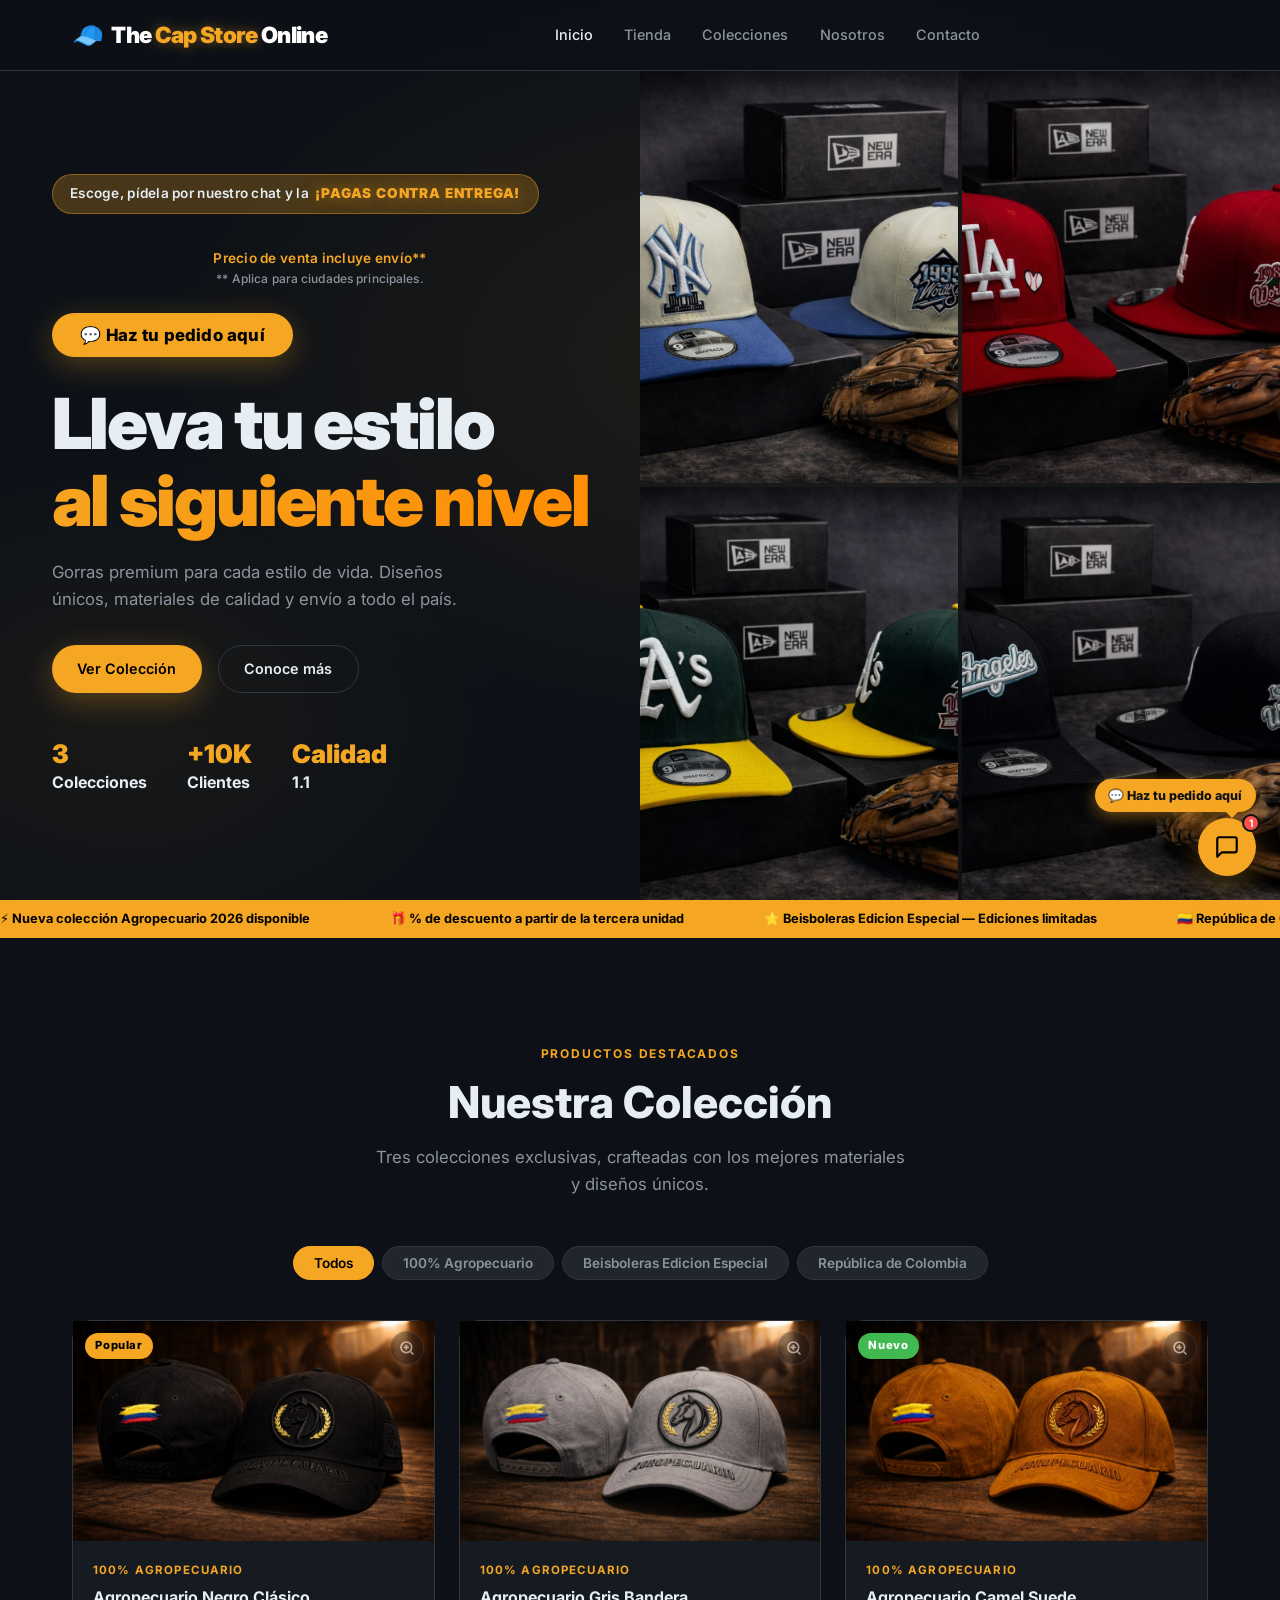
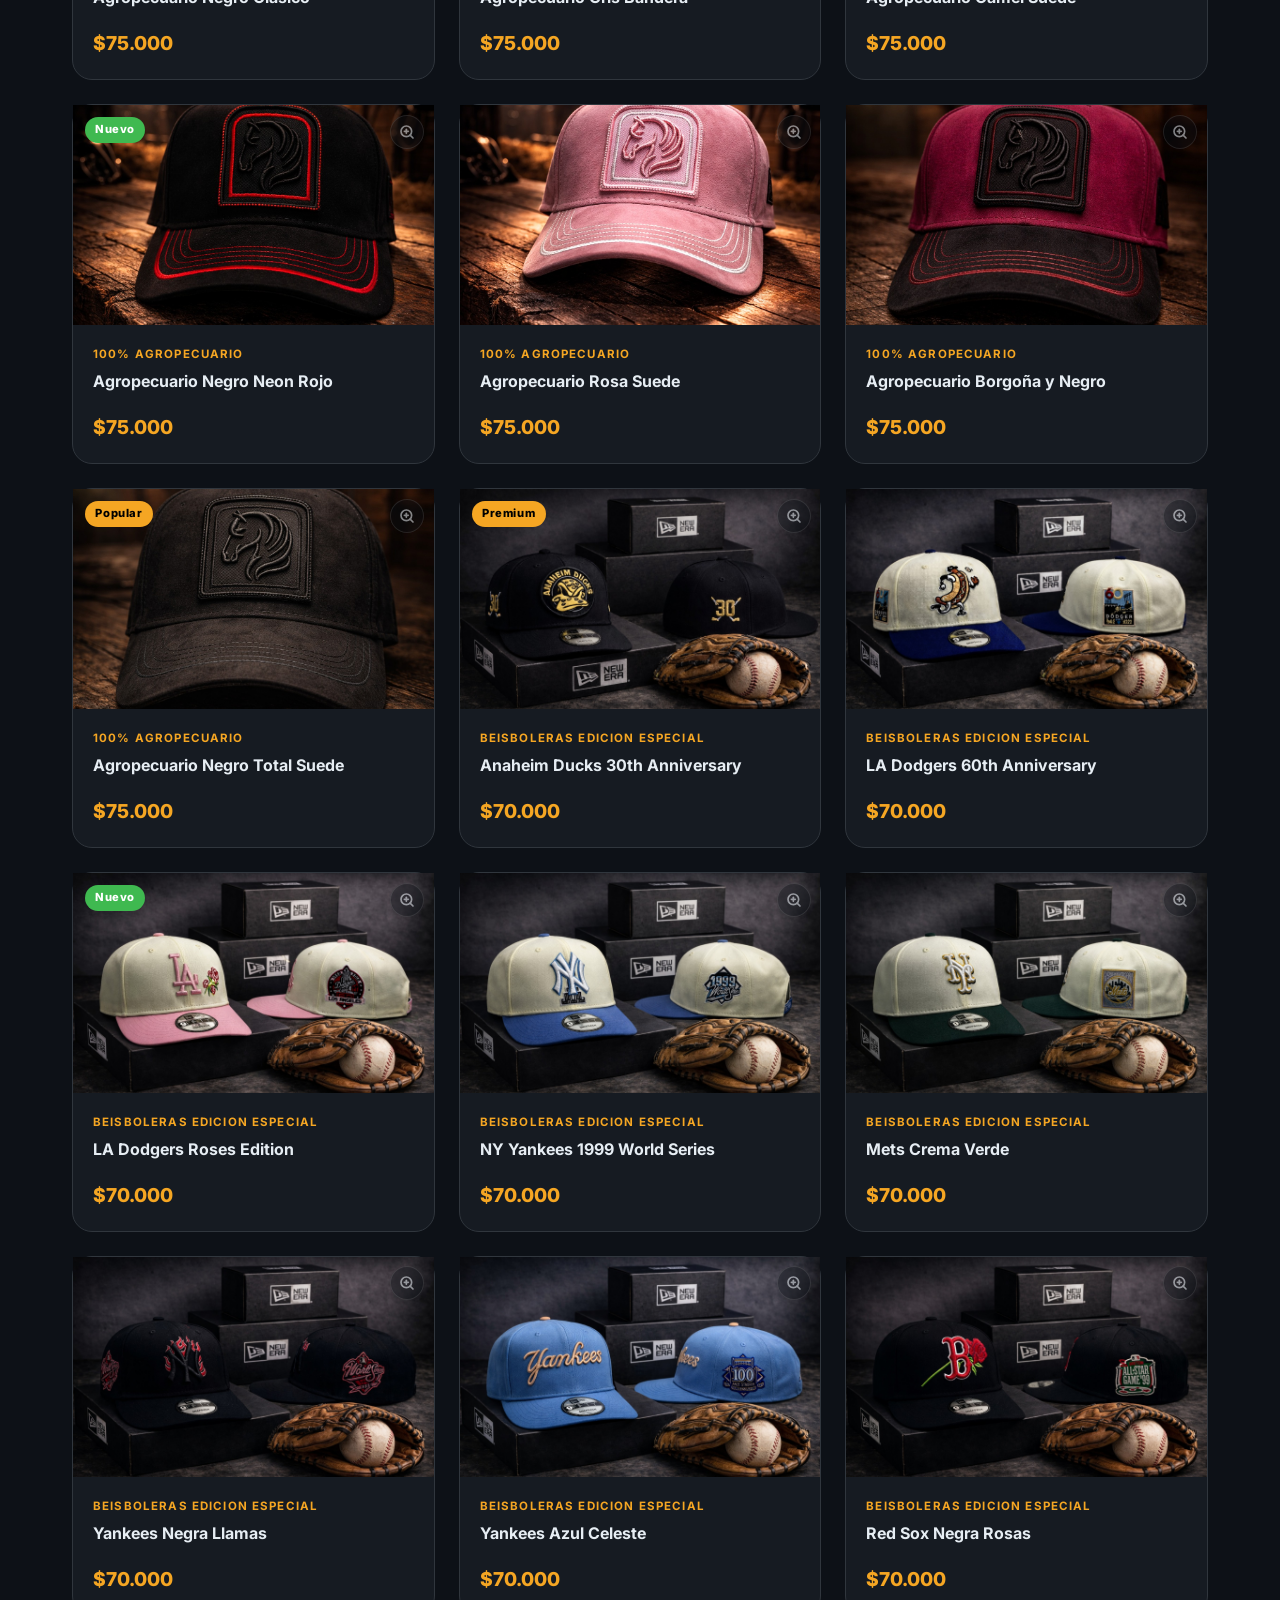
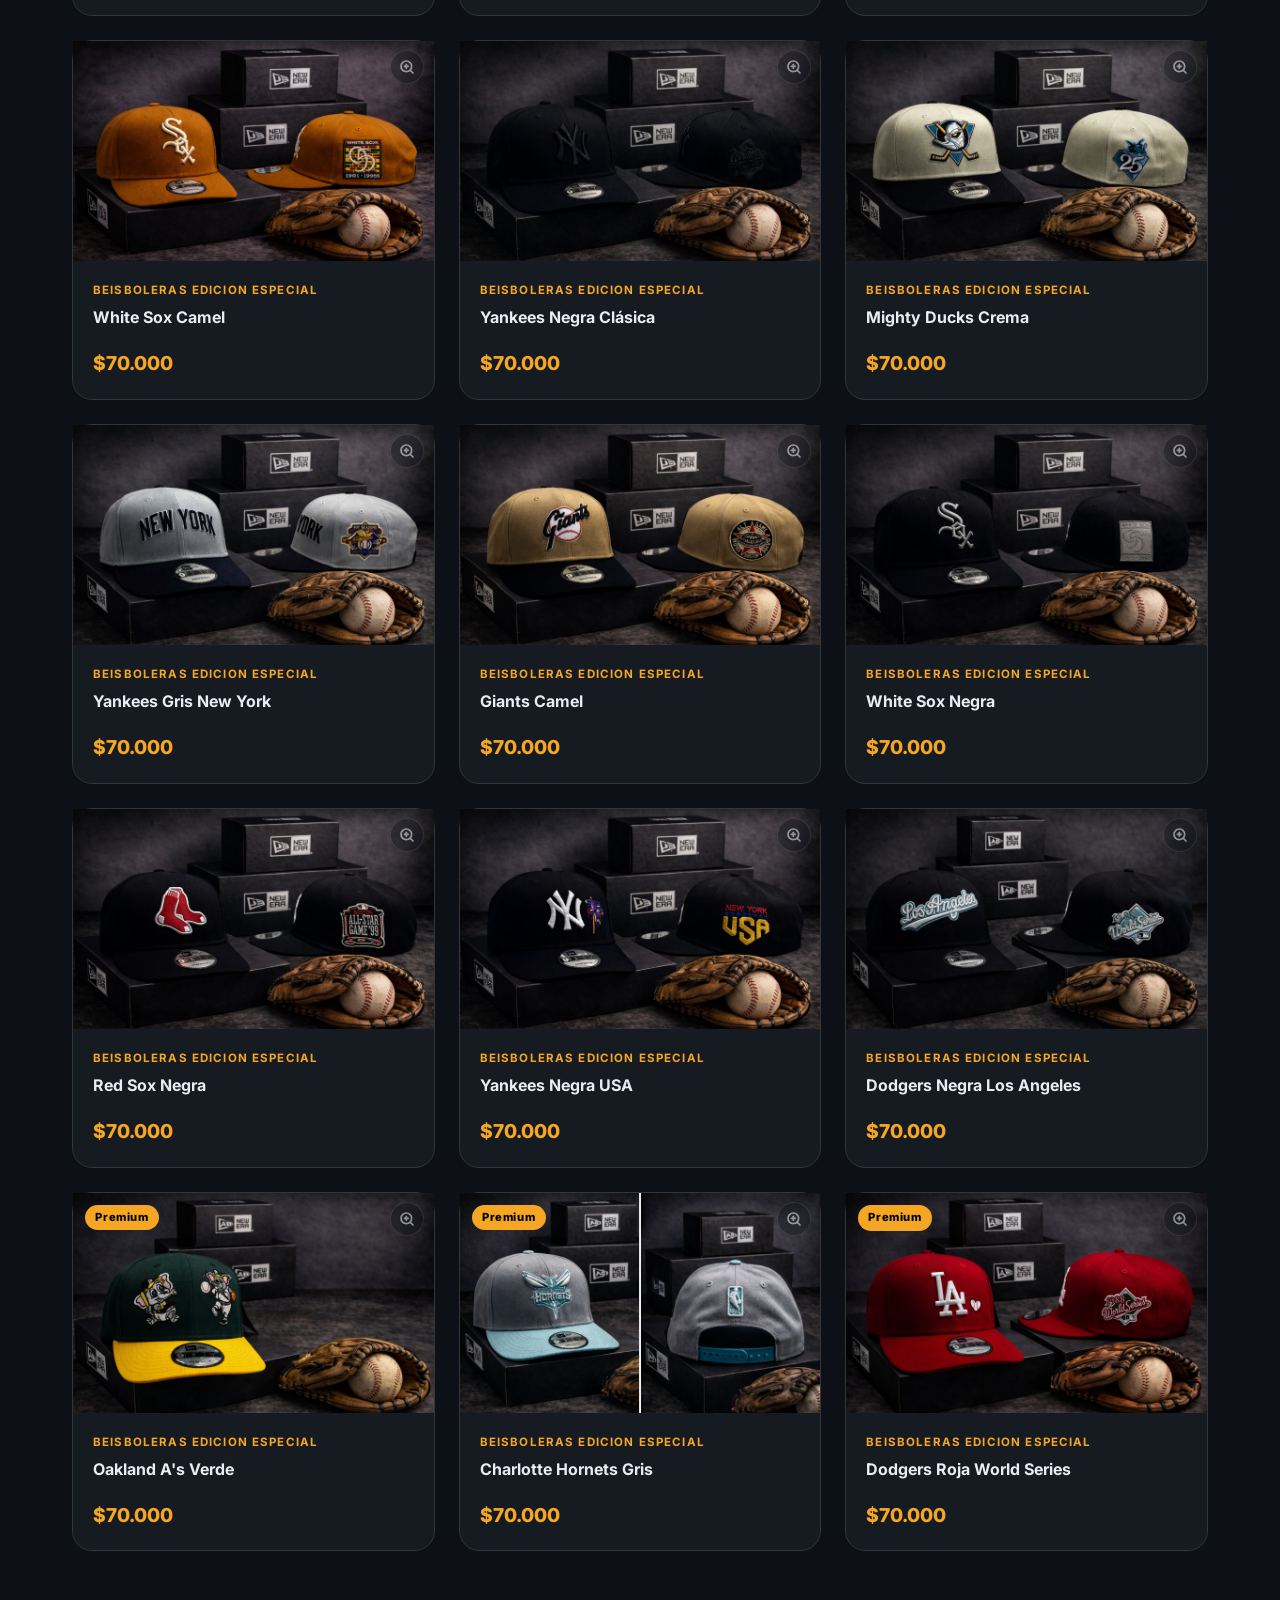
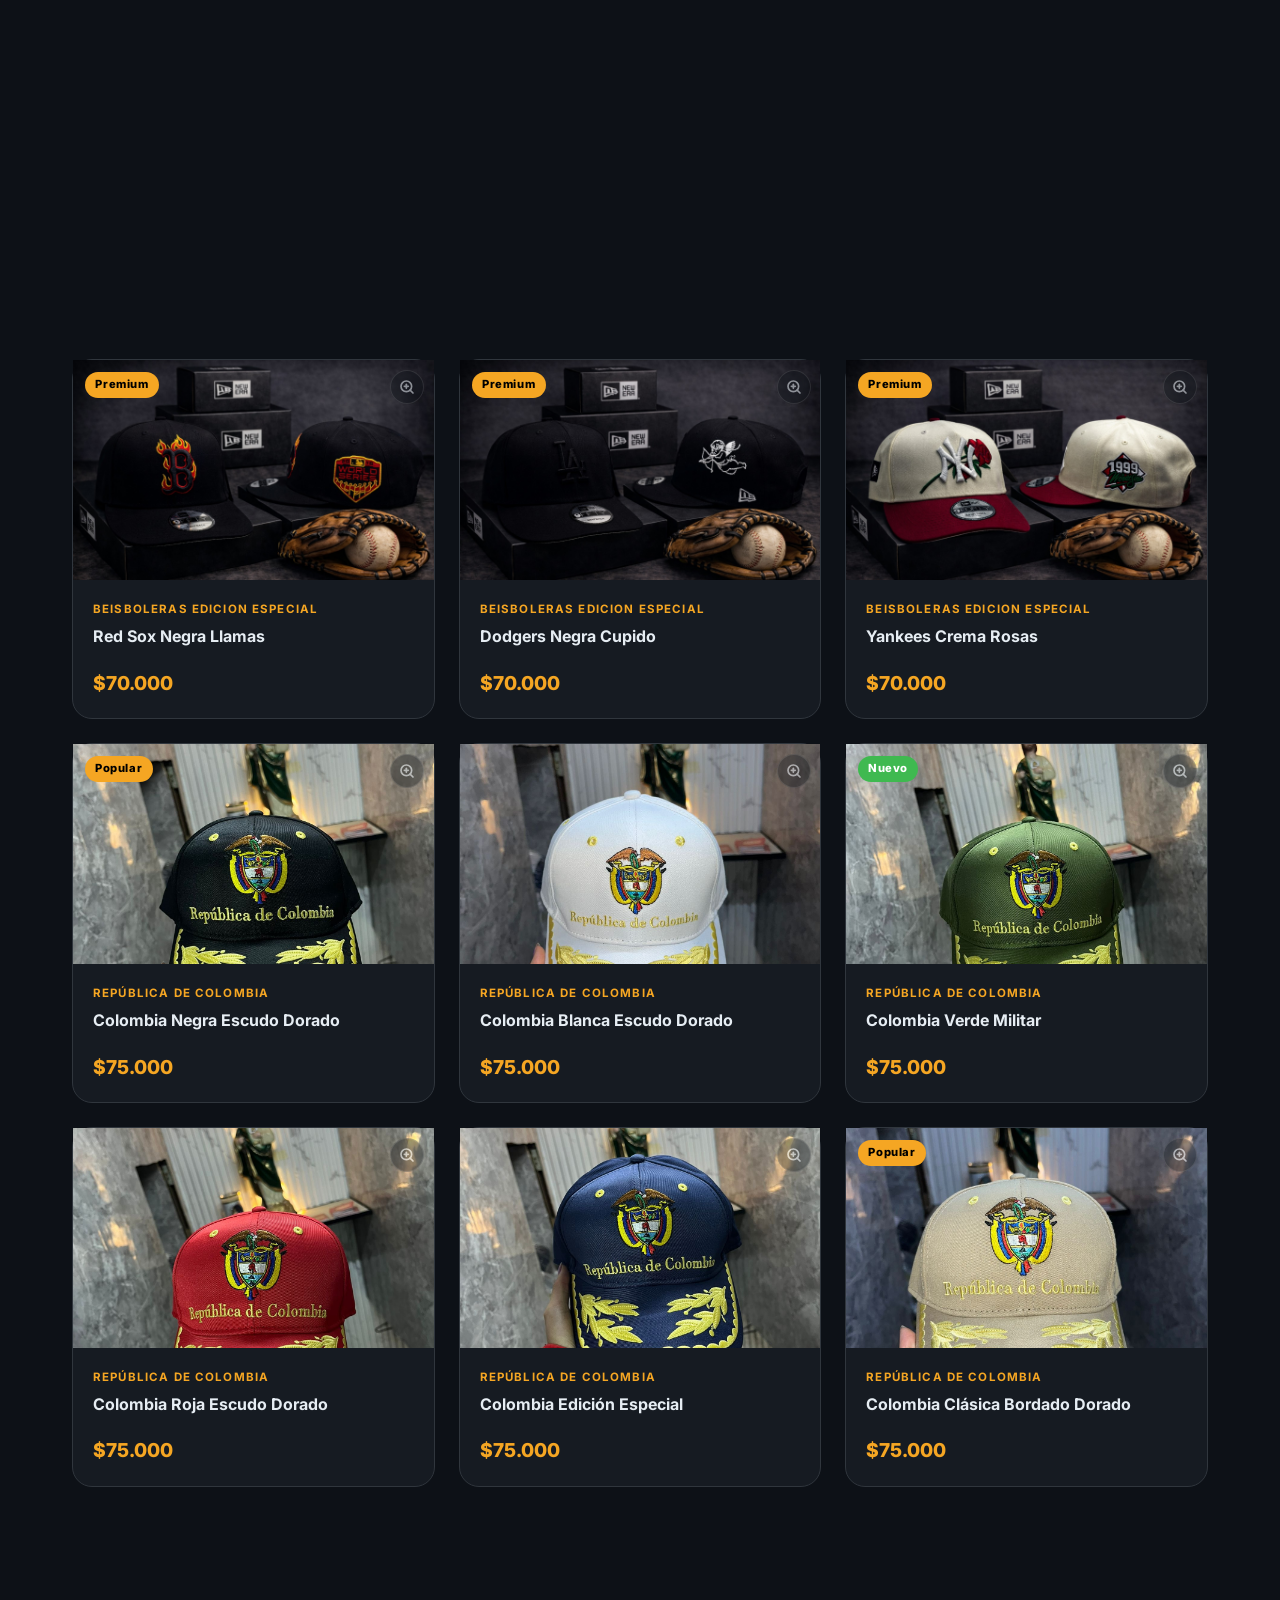
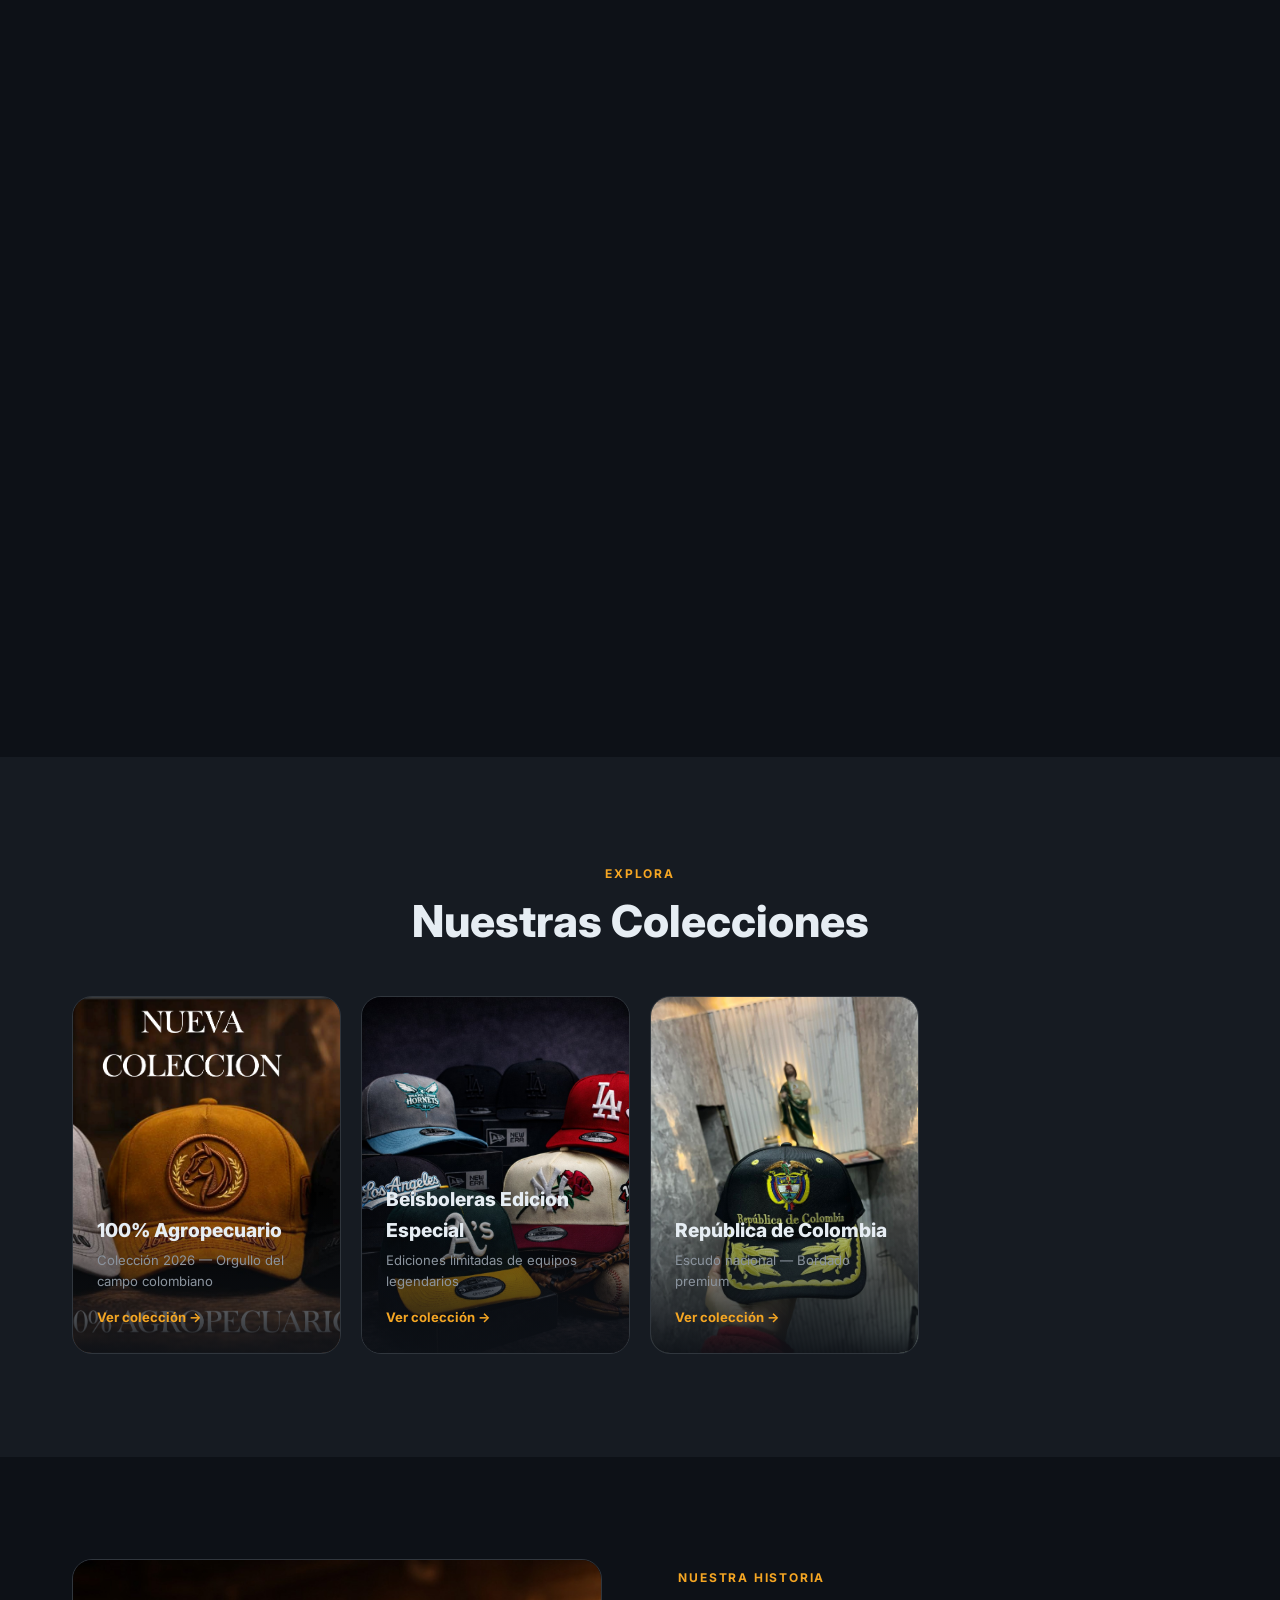
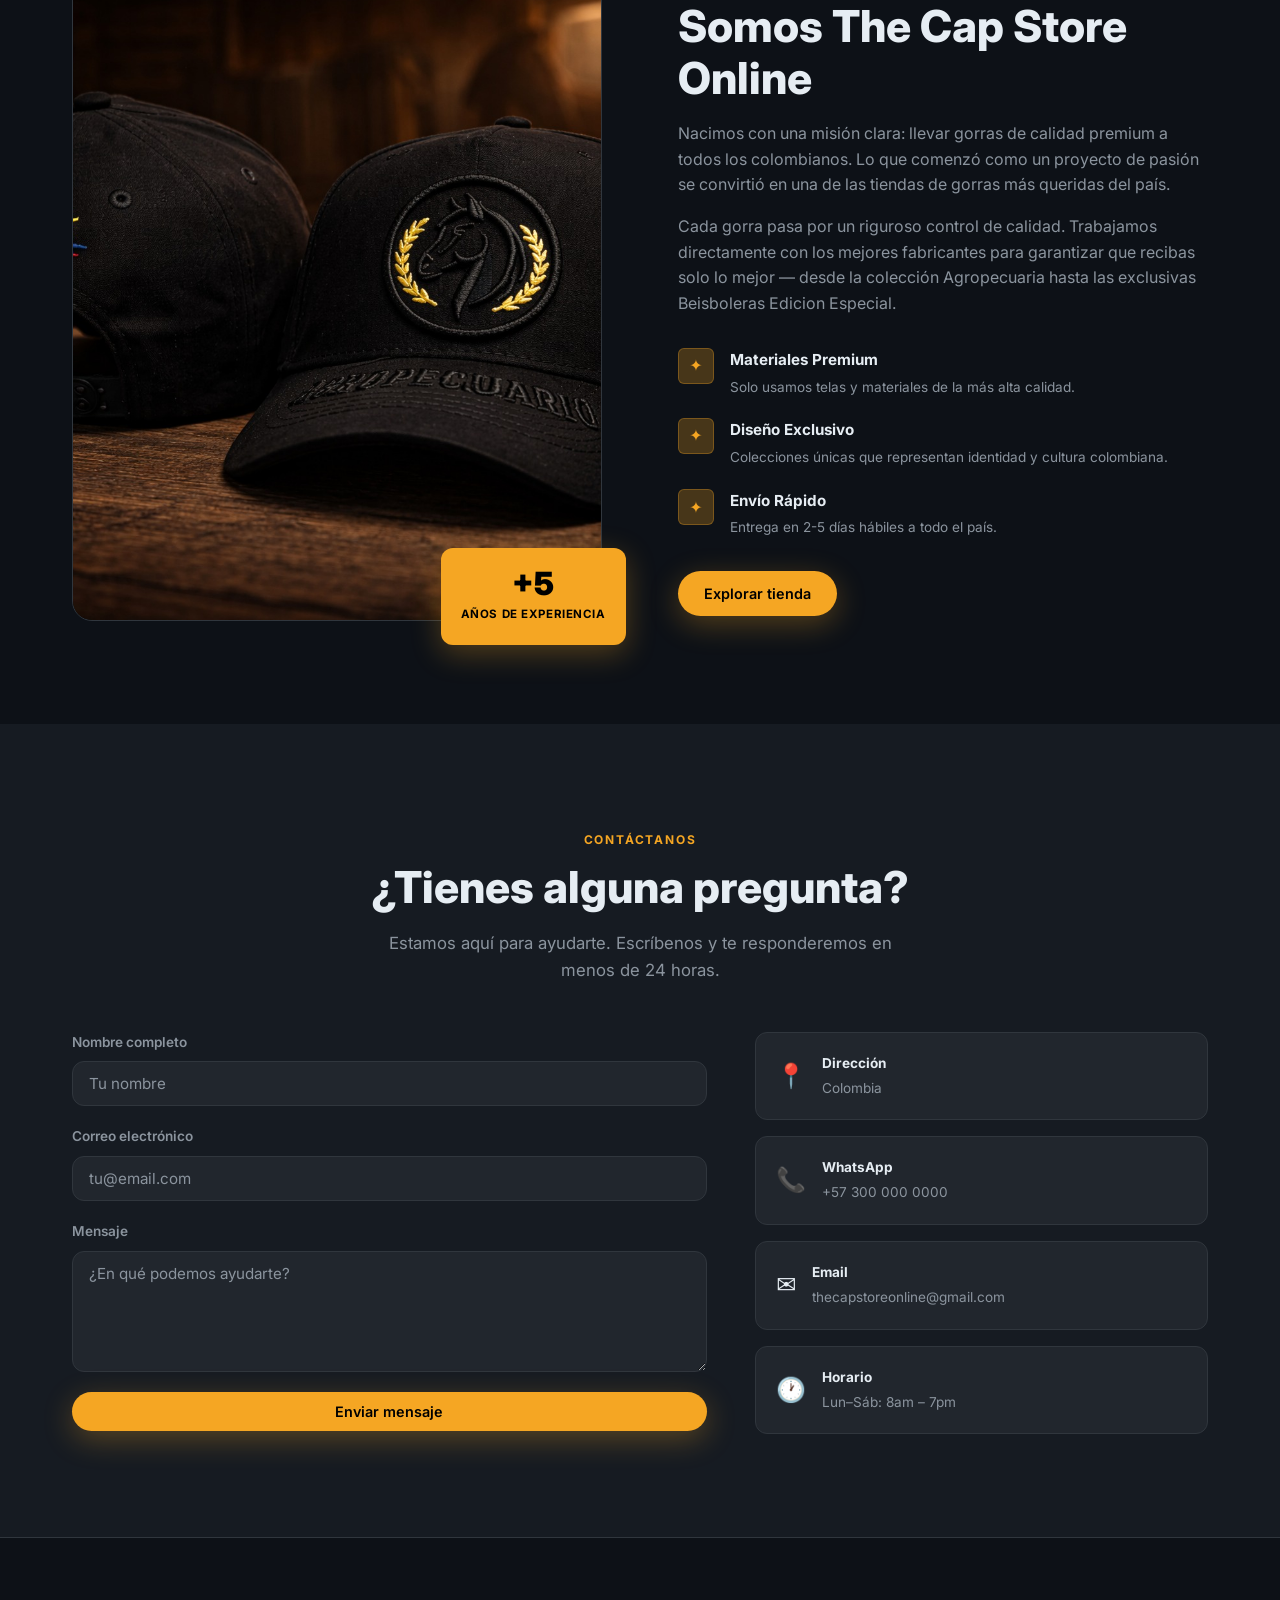
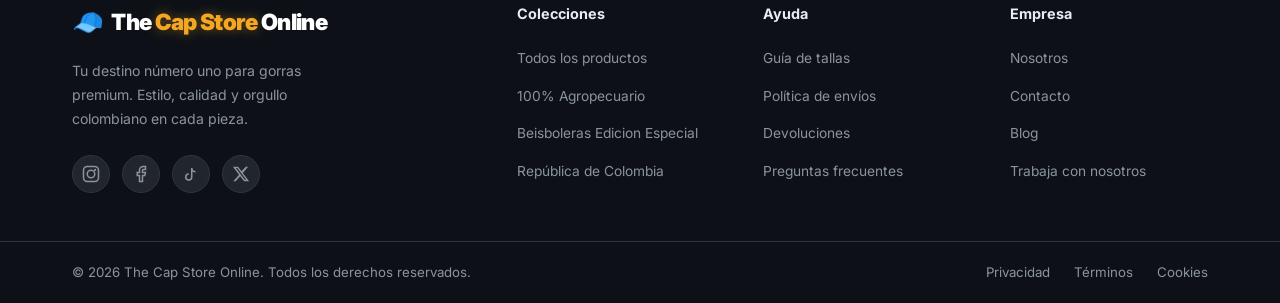
==== commit d2f7151e: "Agregar pagina de politica de privacidad y corregir link del footer" ====
--- a/index.html
+++ b/index.html
@@ -1,990 +1,990 @@
-<!DOCTYPE html>
-<html lang="es">
-<head>
-  <meta charset="UTF-8" />
-  <meta name="viewport" content="width=device-width, initial-scale=1.0" />
-  <title>The Cap Store Online - Tu Tienda de Gorras</title>
-  <link rel="stylesheet" href="styles.css" />
-  <link rel="preconnect" href="https://fonts.googleapis.com" />
-  <link href="https://fonts.googleapis.com/css2?family=Inter:wght@300;400;500;600;700;800;900&display=swap" rel="stylesheet" />
-</head>
-<body>
-
-  <!-- ===== HEADER ===== -->
-  <header class="header" id="header">
-    <div class="container header__inner">
-      <a href="#" class="logo">
-        <span class="logo__icon">🧢</span>
-        <span class="logo__text"><span class="logo__white">The </span><span class="logo__accent">Cap Store</span><span class="logo__white"> Online</span></span>
-      </a>
-
-      <nav class="nav" id="nav">
-        <ul class="nav__list">
-          <li><a href="#inicio" class="nav__link">Inicio</a></li>
-          <li><a href="#tienda" class="nav__link">Tienda</a></li>
-          <li><a href="#categorias" class="nav__link">Colecciones</a></li>
-          <li><a href="#nosotros" class="nav__link">Nosotros</a></li>
-          <li><a href="#contacto" class="nav__link">Contacto</a></li>
-        </ul>
-      </nav>
-
-      <div class="header__actions">
-        <button class="hamburger" id="hamburger" aria-label="Menú">
-          <span></span><span></span><span></span>
-        </button>
-      </div>
-    </div>
-  </header>
-
-  <!-- ===== HERO ===== -->
-  <section class="hero" id="inicio">
-    <div class="hero__bg"></div>
-    <div class="container hero__content">
-      <p class="hero__badge">Escoge, pídela por nuestro chat y la <strong class="hero__badge--cta">¡PAGAS CONTRA ENTREGA!</strong></p>
-      <em class="hero__badge--note">Precio de venta incluye envío**<span>** Aplica para ciudades principales.</span></em>
-      <button class="hero__chat-cta" id="heroChatBtn" aria-label="Abrir chat de pedidos">
-        💬 Haz tu pedido aquí
-      </button>
-      <h1 class="hero__title">
-        Lleva tu estilo<br />
-        <span class="hero__title--accent">al siguiente nivel</span>
-      </h1>
-      <p class="hero__subtitle">
-        Gorras premium para cada estilo de vida. Diseños únicos, materiales de calidad y envío a todo el país.
-      </p>
-      <div class="hero__cta">
-        <a href="#tienda" class="btn btn--primary">Ver Colección</a>
-        <a href="#nosotros" class="btn btn--outline">Conoce más</a>
-      </div>
-      <div class="hero__stats">
-        <div class="hero__stat">
-          <strong>3</strong>
-          <span>Colecciones</span>
-        </div>
-        <div class="hero__stat">
-          <strong>+10K</strong>
-          <span>Clientes</span>
-        </div>
-        <div class="hero__stat">
-          <strong>Calidad</strong>
-          <span>1.1</span>
-        </div>
-      </div>
-    </div>
-    <div class="hero__visual">
-      <div class="hero__cap-display">
-        <div class="cap-mosaic">
-          <img src="images/luxury/luxury-yankees-1999-world-series.jpeg" alt="NY Yankees 1999 World Series" loading="eager" />
-          <img src="images/luxury/luxury-dodgers-roja-world-series.jpeg" alt="Dodgers Roja World Series" loading="eager" />
-          <img src="images/luxury/luxury-oakland-as-world-series.jpeg" alt="Oakland A's World Series" loading="eager" />
-          <img src="images/luxury/luxury-dodgers-negra-los-angeles.jpeg" alt="Dodgers Negra Los Angeles" loading="eager" />
-        </div>
-      </div>
-    </div>
-  </section>
-
-  <!-- ===== BANNER ===== -->
-  <div class="promo-banner">
-    <div class="promo-banner__track">
-      <span>⚡ Nueva colección Agropecuario 2026 disponible</span>
-      <span>🎁 % de descuento a partir de la tercera unidad</span>
-      <span>⭐ Beisboleras Edicion Especial — Ediciones limitadas</span>
-      <span>🇨🇴 República de Colombia — Orgullo nacional</span>
-      <span>⚡ Nueva colección Agropecuario 2026 disponible</span>
-      <span>🎁 % de descuento a partir de la tercera unidad</span>
-    </div>
-  </div>
-
-  <!-- ===== PRODUCTS ===== -->
-  <section class="section products" id="tienda">
-    <div class="container">
-      <div class="section__header">
-        <p class="section__tag">Productos destacados</p>
-        <h2 class="section__title">Nuestra Colección</h2>
-        <p class="section__subtitle">Tres colecciones exclusivas, crafteadas con los mejores materiales y diseños únicos.</p>
-      </div>
-
-      <!-- Filter Tabs -->
-      <div class="filter-tabs" id="filterTabs">
-        <button class="filter-tab active" data-filter="all">Todos</button>
-        <button class="filter-tab" data-filter="agropecuario">100% Agropecuario</button>
-        <button class="filter-tab" data-filter="luxury">Beisboleras Edicion Especial</button>
-        <button class="filter-tab" data-filter="colombia">República de Colombia</button>
-      </div>
-
-      <!-- Product Grid -->
-      <div class="products__grid" id="productsGrid">
-
-        <!-- ===== COLECCIÓN AGROPECUARIO ===== -->
-        <article class="product-card" data-category="agropecuario" data-id="1">
-          <div class="product-card__img">
-            <span class="product-card__badge">Popular</span>
-            <img src="images/agropecuario/agropecuario-negro-clasico.jpeg" alt="Agropecuario Negro Clásico" loading="lazy" />
-          </div>
-          <div class="product-card__body">
-            <p class="product-card__category">100% Agropecuario</p>
-            <h3 class="product-card__name">Agropecuario Negro Clásico</h3>
-            <div class="product-card__footer">
-              <span class="product-card__price">$75.000</span>
-              </div>
-          </div>
-        </article>
-
-        <article class="product-card" data-category="agropecuario" data-id="2">
-          <div class="product-card__img">
-            <img src="images/agropecuario/agropecuario-gris.jpeg" alt="Agropecuario Gris" loading="lazy" />
-          </div>
-          <div class="product-card__body">
-            <p class="product-card__category">100% Agropecuario</p>
-            <h3 class="product-card__name">Agropecuario Gris Bandera</h3>
-            <div class="product-card__footer">
-              <span class="product-card__price">$75.000</span>
-              </div>
-          </div>
-        </article>
-
-        <article class="product-card" data-category="agropecuario" data-id="3">
-          <div class="product-card__img">
-            <span class="product-card__badge product-card__badge--new">Nuevo</span>
-            <img src="images/agropecuario/agropecuario-camel-suede.jpeg" alt="Agropecuario Camel Suede" loading="lazy" />
-          </div>
-          <div class="product-card__body">
-            <p class="product-card__category">100% Agropecuario</p>
-            <h3 class="product-card__name">Agropecuario Camel Suede</h3>
-            <div class="product-card__footer">
-              <span class="product-card__price">$75.000</span>
-              </div>
-          </div>
-        </article>
-
-        <article class="product-card" data-category="agropecuario" data-id="4">
-          <div class="product-card__img">
-            <span class="product-card__badge product-card__badge--new">Nuevo</span>
-            <img src="images/agropecuario/agropecuario-negro-neon-rojo.jpeg" alt="Agropecuario Negro Neon Rojo" loading="lazy" />
-          </div>
-          <div class="product-card__body">
-            <p class="product-card__category">100% Agropecuario</p>
-            <h3 class="product-card__name">Agropecuario Negro Neon Rojo</h3>
-            <div class="product-card__footer">
-              <span class="product-card__price">$75.000</span>
-              </div>
-          </div>
-        </article>
-
-        <article class="product-card" data-category="agropecuario" data-id="5">
-          <div class="product-card__img">
-            <img src="images/agropecuario/agropecuario-rosa-suede.jpeg" alt="Agropecuario Rosa Suede" loading="lazy" />
-          </div>
-          <div class="product-card__body">
-            <p class="product-card__category">100% Agropecuario</p>
-            <h3 class="product-card__name">Agropecuario Rosa Suede</h3>
-            <div class="product-card__footer">
-              <span class="product-card__price">$75.000</span>
-              </div>
-          </div>
-        </article>
-
-        <article class="product-card" data-category="agropecuario" data-id="6">
-          <div class="product-card__img">
-            <img src="images/agropecuario/agropecuario-borgona-negro.jpeg" alt="Agropecuario Borgoña y Negro" loading="lazy" />
-          </div>
-          <div class="product-card__body">
-            <p class="product-card__category">100% Agropecuario</p>
-            <h3 class="product-card__name">Agropecuario Borgoña y Negro</h3>
-            <div class="product-card__footer">
-              <span class="product-card__price">$75.000</span>
-              </div>
-          </div>
-        </article>
-
-        <article class="product-card" data-category="agropecuario" data-id="7">
-          <div class="product-card__img">
-            <span class="product-card__badge">Popular</span>
-            <img src="images/agropecuario/agropecuario-negro-total-suede.jpeg" alt="Agropecuario Negro Total Suede" loading="lazy" />
-          </div>
-          <div class="product-card__body">
-            <p class="product-card__category">100% Agropecuario</p>
-            <h3 class="product-card__name">Agropecuario Negro Total Suede</h3>
-            <div class="product-card__footer">
-              <span class="product-card__price">$75.000</span>
-              </div>
-          </div>
-        </article>
-
-        <!-- ===== COLECCIÓN BEISBOLERAS EDICIÓN ESPECIAL ===== -->
-        <article class="product-card" data-category="luxury" data-id="8">
-          <div class="product-card__img">
-            <span class="product-card__badge">Premium</span>
-            <img src="images/luxury/luxury-anaheim-ducks-30th.jpeg" alt="Anaheim Ducks 30th Anniversary" loading="lazy" />
-          </div>
-          <div class="product-card__body">
-            <p class="product-card__category">Beisboleras Edicion Especial</p>
-            <h3 class="product-card__name">Anaheim Ducks 30th Anniversary</h3>
-            <div class="product-card__footer">
-              <span class="product-card__price">$70.000</span>
-              </div>
-          </div>
-        </article>
-
-        <article class="product-card" data-category="luxury" data-id="9">
-          <div class="product-card__img">
-            <img src="images/luxury/luxury-dodgers-60th.jpeg" alt="LA Dodgers 60th Anniversary" loading="lazy" />
-          </div>
-          <div class="product-card__body">
-            <p class="product-card__category">Beisboleras Edicion Especial</p>
-            <h3 class="product-card__name">LA Dodgers 60th Anniversary</h3>
-            <div class="product-card__footer">
-              <span class="product-card__price">$70.000</span>
-              </div>
-          </div>
-        </article>
-
-        <article class="product-card" data-category="luxury" data-id="10">
-          <div class="product-card__img">
-            <span class="product-card__badge product-card__badge--new">Nuevo</span>
-            <img src="images/luxury/luxury-dodgers-roses.jpeg" alt="LA Dodgers Roses Edition" loading="lazy" />
-          </div>
-          <div class="product-card__body">
-            <p class="product-card__category">Beisboleras Edicion Especial</p>
-            <h3 class="product-card__name">LA Dodgers Roses Edition</h3>
-            <div class="product-card__footer">
-              <span class="product-card__price">$70.000</span>
-              </div>
-          </div>
-        </article>
-
-        <article class="product-card" data-category="luxury" data-id="11">
-          <div class="product-card__img">
-            <img src="images/luxury/luxury-yankees-1999-world-series.jpeg" alt="NY Yankees 1999 World Series" loading="lazy" />
-          </div>
-          <div class="product-card__body">
-            <p class="product-card__category">Beisboleras Edicion Especial</p>
-            <h3 class="product-card__name">NY Yankees 1999 World Series</h3>
-            <div class="product-card__footer">
-              <span class="product-card__price">$70.000</span>
-              </div>
-          </div>
-        </article>
-
-        <article class="product-card" data-category="luxury" data-id="40">
-          <div class="product-card__img">
-            <img src="images/luxury/luxury-mets-crema-verde.jpeg" alt="Mets Crema Verde" loading="lazy" />
-          </div>
-          <div class="product-card__body">
-            <p class="product-card__category">Beisboleras Edicion Especial</p>
-            <h3 class="product-card__name">Mets Crema Verde</h3>
-            <div class="product-card__footer">
-              <span class="product-card__price">$70.000</span>
-              </div>
-          </div>
-        </article>
-
-        <article class="product-card" data-category="luxury" data-id="41">
-          <div class="product-card__img">
-            <img src="images/luxury/luxury-yankees-negra-llamas.jpeg" alt="Yankees Negra Llamas" loading="lazy" />
-          </div>
-          <div class="product-card__body">
-            <p class="product-card__category">Beisboleras Edicion Especial</p>
-            <h3 class="product-card__name">Yankees Negra Llamas</h3>
-            <div class="product-card__footer">
-              <span class="product-card__price">$70.000</span>
-              </div>
-          </div>
-        </article>
-
-        <article class="product-card" data-category="luxury" data-id="42">
-          <div class="product-card__img">
-            <img src="images/luxury/luxury-yankees-azul-celeste.jpeg" alt="Yankees Azul Celeste" loading="lazy" />
-          </div>
-          <div class="product-card__body">
-            <p class="product-card__category">Beisboleras Edicion Especial</p>
-            <h3 class="product-card__name">Yankees Azul Celeste</h3>
-            <div class="product-card__footer">
-              <span class="product-card__price">$70.000</span>
-              </div>
-          </div>
-        </article>
-
-        <article class="product-card" data-category="luxury" data-id="43">
-          <div class="product-card__img">
-            <img src="images/luxury/luxury-red-sox-negra-rosas.jpeg" alt="Red Sox Negra Rosas" loading="lazy" />
-          </div>
-          <div class="product-card__body">
-            <p class="product-card__category">Beisboleras Edicion Especial</p>
-            <h3 class="product-card__name">Red Sox Negra Rosas</h3>
-            <div class="product-card__footer">
-              <span class="product-card__price">$70.000</span>
-              </div>
-          </div>
-        </article>
-
-        <article class="product-card" data-category="luxury" data-id="44">
-          <div class="product-card__img">
-            <img src="images/luxury/luxury-white-sox-camel.jpeg" alt="White Sox Camel" loading="lazy" />
-          </div>
-          <div class="product-card__body">
-            <p class="product-card__category">Beisboleras Edicion Especial</p>
-            <h3 class="product-card__name">White Sox Camel</h3>
-            <div class="product-card__footer">
-              <span class="product-card__price">$70.000</span>
-              </div>
-          </div>
-        </article>
-
-        <article class="product-card" data-category="luxury" data-id="45">
-          <div class="product-card__img">
-            <img src="images/luxury/luxury-yankees-negra-clasica.jpeg" alt="Yankees Negra Clásica" loading="lazy" />
-          </div>
-          <div class="product-card__body">
-            <p class="product-card__category">Beisboleras Edicion Especial</p>
-            <h3 class="product-card__name">Yankees Negra Clásica</h3>
-            <div class="product-card__footer">
-              <span class="product-card__price">$70.000</span>
-              </div>
-          </div>
-        </article>
-
-        <article class="product-card" data-category="luxury" data-id="46">
-          <div class="product-card__img">
-            <img src="images/luxury/luxury-mighty-ducks-crema.jpeg" alt="Mighty Ducks Crema" loading="lazy" />
-          </div>
-          <div class="product-card__body">
-            <p class="product-card__category">Beisboleras Edicion Especial</p>
-            <h3 class="product-card__name">Mighty Ducks Crema</h3>
-            <div class="product-card__footer">
-              <span class="product-card__price">$70.000</span>
-              </div>
-          </div>
-        </article>
-
-        <article class="product-card" data-category="luxury" data-id="47">
-          <div class="product-card__img">
-            <img src="images/luxury/luxury-yankees-gris-new-york.jpeg" alt="Yankees Gris New York" loading="lazy" />
-          </div>
-          <div class="product-card__body">
-            <p class="product-card__category">Beisboleras Edicion Especial</p>
-            <h3 class="product-card__name">Yankees Gris New York</h3>
-            <div class="product-card__footer">
-              <span class="product-card__price">$70.000</span>
-              </div>
-          </div>
-        </article>
-
-        <article class="product-card" data-category="luxury" data-id="48">
-          <div class="product-card__img">
-            <img src="images/luxury/luxury-giants-camel.jpeg" alt="Giants Camel" loading="lazy" />
-          </div>
-          <div class="product-card__body">
-            <p class="product-card__category">Beisboleras Edicion Especial</p>
-            <h3 class="product-card__name">Giants Camel</h3>
-            <div class="product-card__footer">
-              <span class="product-card__price">$70.000</span>
-              </div>
-          </div>
-        </article>
-
-        <article class="product-card" data-category="luxury" data-id="49">
-          <div class="product-card__img">
-            <img src="images/luxury/luxury-white-sox-negra.jpeg" alt="White Sox Negra" loading="lazy" />
-          </div>
-          <div class="product-card__body">
-            <p class="product-card__category">Beisboleras Edicion Especial</p>
-            <h3 class="product-card__name">White Sox Negra</h3>
-            <div class="product-card__footer">
-              <span class="product-card__price">$70.000</span>
-              </div>
-          </div>
-        </article>
-
-        <article class="product-card" data-category="luxury" data-id="50">
-          <div class="product-card__img">
-            <img src="images/luxury/luxury-red-sox-negra.jpeg" alt="Red Sox Negra" loading="lazy" />
-          </div>
-          <div class="product-card__body">
-            <p class="product-card__category">Beisboleras Edicion Especial</p>
-            <h3 class="product-card__name">Red Sox Negra</h3>
-            <div class="product-card__footer">
-              <span class="product-card__price">$70.000</span>
-              </div>
-          </div>
-        </article>
-
-        <article class="product-card" data-category="luxury" data-id="51">
-          <div class="product-card__img">
-            <img src="images/luxury/luxury-yankees-negra-usa.jpeg" alt="Yankees Negra USA" loading="lazy" />
-          </div>
-          <div class="product-card__body">
-            <p class="product-card__category">Beisboleras Edicion Especial</p>
-            <h3 class="product-card__name">Yankees Negra USA</h3>
-            <div class="product-card__footer">
-              <span class="product-card__price">$70.000</span>
-              </div>
-          </div>
-        </article>
-
-        <article class="product-card" data-category="luxury" data-id="52">
-          <div class="product-card__img">
-            <img src="images/luxury/luxury-dodgers-negra-los-angeles.jpeg" alt="Dodgers Negra Los Angeles" loading="lazy" />
-          </div>
-          <div class="product-card__body">
-            <p class="product-card__category">Beisboleras Edicion Especial</p>
-            <h3 class="product-card__name">Dodgers Negra Los Angeles</h3>
-            <div class="product-card__footer">
-              <span class="product-card__price">$70.000</span>
-              </div>
-          </div>
-        </article>
-
-        <article class="product-card" data-category="luxury" data-id="53">
-          <div class="product-card__img">
-            <span class="product-card__badge">Premium</span>
-            <img src="images/luxury/luxury-oakland-as-verde.jpeg" alt="Oakland A's Verde" loading="lazy" />
-          </div>
-          <div class="product-card__body">
-            <p class="product-card__category">Beisboleras Edicion Especial</p>
-            <h3 class="product-card__name">Oakland A's Verde</h3>
-            <div class="product-card__footer">
-              <span class="product-card__price">$70.000</span>
-              </div>
-          </div>
-        </article>
-
-        <article class="product-card" data-category="luxury" data-id="54">
-          <div class="product-card__img">
-            <span class="product-card__badge">Premium</span>
-            <img src="images/luxury/luxury-charlotte-hornets-gris.jpeg" alt="Charlotte Hornets Gris" loading="lazy" />
-          </div>
-          <div class="product-card__body">
-            <p class="product-card__category">Beisboleras Edicion Especial</p>
-            <h3 class="product-card__name">Charlotte Hornets Gris</h3>
-            <div class="product-card__footer">
-              <span class="product-card__price">$70.000</span>
-              </div>
-          </div>
-        </article>
-
-        <article class="product-card" data-category="luxury" data-id="55">
-          <div class="product-card__img">
-            <span class="product-card__badge">Premium</span>
-            <img src="images/luxury/luxury-dodgers-roja-world-series.jpeg" alt="Dodgers Roja World Series" loading="lazy" />
-          </div>
-          <div class="product-card__body">
-            <p class="product-card__category">Beisboleras Edicion Especial</p>
-            <h3 class="product-card__name">Dodgers Roja World Series</h3>
-            <div class="product-card__footer">
-              <span class="product-card__price">$70.000</span>
-              </div>
-          </div>
-        </article>
-
-        <article class="product-card" data-category="luxury" data-id="56">
-          <div class="product-card__img">
-            <span class="product-card__badge">Premium</span>
-            <img src="images/luxury/luxury-dodgers-roja-viva-los-dodgers.jpeg" alt="Dodgers Roja Viva Los Dodgers" loading="lazy" />
-          </div>
-          <div class="product-card__body">
-            <p class="product-card__category">Beisboleras Edicion Especial</p>
-            <h3 class="product-card__name">Dodgers Roja Viva Los Dodgers</h3>
-            <div class="product-card__footer">
-              <span class="product-card__price">$70.000</span>
-              </div>
-          </div>
-        </article>
-
-        <article class="product-card" data-category="luxury" data-id="57">
-          <div class="product-card__img">
-            <span class="product-card__badge">Premium</span>
-            <img src="images/luxury/luxury-angels-negra-world-champions.jpeg" alt="Angels Negra World Champions" loading="lazy" />
-          </div>
-          <div class="product-card__body">
-            <p class="product-card__category">Beisboleras Edicion Especial</p>
-            <h3 class="product-card__name">Angels Negra World Champions</h3>
-            <div class="product-card__footer">
-              <span class="product-card__price">$70.000</span>
-              </div>
-          </div>
-        </article>
-
-        <article class="product-card" data-category="luxury" data-id="58">
-          <div class="product-card__img">
-            <span class="product-card__badge">Premium</span>
-            <img src="images/luxury/luxury-oakland-as-world-series.jpeg" alt="Oakland A's World Series" loading="lazy" />
-          </div>
-          <div class="product-card__body">
-            <p class="product-card__category">Beisboleras Edicion Especial</p>
-            <h3 class="product-card__name">Oakland A's World Series</h3>
-            <div class="product-card__footer">
-              <span class="product-card__price">$70.000</span>
-              </div>
-          </div>
-        </article>
-
-        <article class="product-card" data-category="luxury" data-id="59">
-          <div class="product-card__img">
-            <span class="product-card__badge">Premium</span>
-            <img src="images/luxury/luxury-red-sox-negra-llamas.jpeg" alt="Red Sox Negra Llamas" loading="lazy" />
-          </div>
-          <div class="product-card__body">
-            <p class="product-card__category">Beisboleras Edicion Especial</p>
-            <h3 class="product-card__name">Red Sox Negra Llamas</h3>
-            <div class="product-card__footer">
-              <span class="product-card__price">$70.000</span>
-              </div>
-          </div>
-        </article>
-
-        <article class="product-card" data-category="luxury" data-id="60">
-          <div class="product-card__img">
-            <span class="product-card__badge">Premium</span>
-            <img src="images/luxury/luxury-dodgers-negra-cupido.jpeg" alt="Dodgers Negra Cupido" loading="lazy" />
-          </div>
-          <div class="product-card__body">
-            <p class="product-card__category">Beisboleras Edicion Especial</p>
-            <h3 class="product-card__name">Dodgers Negra Cupido</h3>
-            <div class="product-card__footer">
-              <span class="product-card__price">$70.000</span>
-              </div>
-          </div>
-        </article>
-
-        <article class="product-card" data-category="luxury" data-id="61">
-          <div class="product-card__img">
-            <span class="product-card__badge">Premium</span>
-            <img src="images/luxury/luxury-yankees-crema-rosas.jpeg" alt="Yankees Crema Rosas" loading="lazy" />
-          </div>
-          <div class="product-card__body">
-            <p class="product-card__category">Beisboleras Edicion Especial</p>
-            <h3 class="product-card__name">Yankees Crema Rosas</h3>
-            <div class="product-card__footer">
-              <span class="product-card__price">$70.000</span>
-              </div>
-          </div>
-        </article>
-
-        <!-- ===== COLECCIÓN REPÚBLICA DE COLOMBIA ===== -->
-        <article class="product-card" data-category="colombia" data-id="15">
-          <div class="product-card__img">
-            <span class="product-card__badge">Popular</span>
-            <img src="images/colombia/colombia-negra.jpeg" alt="República de Colombia Negra" loading="lazy" />
-          </div>
-          <div class="product-card__body">
-            <p class="product-card__category">República de Colombia</p>
-            <h3 class="product-card__name">Colombia Negra Escudo Dorado</h3>
-            <div class="product-card__footer">
-              <span class="product-card__price">$75.000</span>
-              </div>
-          </div>
-        </article>
-
-        <article class="product-card" data-category="colombia" data-id="16">
-          <div class="product-card__img">
-            <img src="images/colombia/colombia-blanca.jpeg" alt="República de Colombia Blanca" loading="lazy" />
-          </div>
-          <div class="product-card__body">
-            <p class="product-card__category">República de Colombia</p>
-            <h3 class="product-card__name">Colombia Blanca Escudo Dorado</h3>
-            <div class="product-card__footer">
-              <span class="product-card__price">$75.000</span>
-              </div>
-          </div>
-        </article>
-
-        <article class="product-card" data-category="colombia" data-id="17">
-          <div class="product-card__img">
-            <span class="product-card__badge product-card__badge--new">Nuevo</span>
-            <img src="images/colombia/colombia-verde-militar.jpeg" alt="República de Colombia Verde Militar" loading="lazy" />
-          </div>
-          <div class="product-card__body">
-            <p class="product-card__category">República de Colombia</p>
-            <h3 class="product-card__name">Colombia Verde Militar</h3>
-            <div class="product-card__footer">
-              <span class="product-card__price">$75.000</span>
-              </div>
-          </div>
-        </article>
-
-        <article class="product-card" data-category="colombia" data-id="18">
-          <div class="product-card__img">
-            <img src="images/colombia/colombia-roja.jpeg" alt="República de Colombia Roja" loading="lazy" />
-          </div>
-          <div class="product-card__body">
-            <p class="product-card__category">República de Colombia</p>
-            <h3 class="product-card__name">Colombia Roja Escudo Dorado</h3>
-            <div class="product-card__footer">
-              <span class="product-card__price">$75.000</span>
-              </div>
-          </div>
-        </article>
-
-        <article class="product-card" data-category="colombia" data-id="19">
-          <div class="product-card__img">
-            <img src="images/colombia/colombia-edicion-especial.jpeg" alt="República de Colombia Edición Especial" loading="lazy" />
-          </div>
-          <div class="product-card__body">
-            <p class="product-card__category">República de Colombia</p>
-            <h3 class="product-card__name">Colombia Edición Especial</h3>
-            <div class="product-card__footer">
-              <span class="product-card__price">$75.000</span>
-              </div>
-          </div>
-        </article>
-
-        <article class="product-card" data-category="colombia" data-id="20">
-          <div class="product-card__img">
-            <span class="product-card__badge">Popular</span>
-            <img src="images/colombia/colombia-clasica.jpeg" alt="República de Colombia Clásica" loading="lazy" />
-          </div>
-          <div class="product-card__body">
-            <p class="product-card__category">República de Colombia</p>
-            <h3 class="product-card__name">Colombia Clásica Bordado Dorado</h3>
-            <div class="product-card__footer">
-              <span class="product-card__price">$75.000</span>
-              </div>
-          </div>
-        </article>
-
-        <article class="product-card" data-category="colombia" data-id="62">
-          <div class="product-card__img">
-            <img src="images/colombia/colombia-cafe-escudo.jpeg" alt="Colombia Café Escudo" loading="lazy" />
-          </div>
-          <div class="product-card__body">
-            <p class="product-card__category">República de Colombia</p>
-            <h3 class="product-card__name">Colombia Café Escudo</h3>
-            <div class="product-card__footer">
-              <span class="product-card__price">$75.000</span>
-              </div>
-          </div>
-        </article>
-
-        <article class="product-card" data-category="colombia" data-id="63">
-          <div class="product-card__img">
-            <img src="images/colombia/colombia-blanca-bordada.jpeg" alt="Colombia Blanca Bordada" loading="lazy" />
-          </div>
-          <div class="product-card__body">
-            <p class="product-card__category">República de Colombia</p>
-            <h3 class="product-card__name">Colombia Blanca Bordada</h3>
-            <div class="product-card__footer">
-              <span class="product-card__price">$75.000</span>
-              </div>
-          </div>
-        </article>
-
-        <article class="product-card" data-category="colombia" data-id="64">
-          <div class="product-card__img">
-            <img src="images/colombia/colombia-tricolor-especial.jpeg" alt="Colombia Tricolor Especial" loading="lazy" />
-          </div>
-          <div class="product-card__body">
-            <p class="product-card__category">República de Colombia</p>
-            <h3 class="product-card__name">Colombia Tricolor Especial</h3>
-            <div class="product-card__footer">
-              <span class="product-card__price">$75.000</span>
-              </div>
-          </div>
-        </article>
-
-        <article class="product-card" data-category="colombia" data-id="65">
-          <div class="product-card__img">
-            <img src="images/colombia/colombia-premium-dorada.jpeg" alt="Colombia Premium Dorada" loading="lazy" />
-          </div>
-          <div class="product-card__body">
-            <p class="product-card__category">República de Colombia</p>
-            <h3 class="product-card__name">Colombia Premium Dorada</h3>
-            <div class="product-card__footer">
-              <span class="product-card__price">$75.000</span>
-              </div>
-          </div>
-        </article>
-
-        <article class="product-card" data-category="colombia" data-id="66">
-          <div class="product-card__img">
-            <span class="product-card__badge product-card__badge--new">Nuevo</span>
-            <img src="images/colombia/colombia-edicion-limitada.jpeg" alt="Colombia Edición Limitada" loading="lazy" />
-          </div>
-          <div class="product-card__body">
-            <p class="product-card__category">República de Colombia</p>
-            <h3 class="product-card__name">Colombia Edición Limitada</h3>
-            <div class="product-card__footer">
-              <span class="product-card__price">$75.000</span>
-              </div>
-          </div>
-        </article>
-
-      </div>
-    </div>
-  </section>
-
-  <!-- ===== CATEGORIES ===== -->
-  <section class="section categories" id="categorias">
-    <div class="container">
-      <div class="section__header">
-        <p class="section__tag">Explora</p>
-        <h2 class="section__title">Nuestras Colecciones</h2>
-      </div>
-      <div class="categories__grid">
-
-        <a href="#tienda" class="category-card" data-filter-link="agropecuario">
-          <div class="category-card__img">
-            <img src="images/agropecuario/imageProduct.jpg" alt="Colección 100% Agropecuario 2026" />
-          </div>
-          <div class="category-card__content">
-            <h3>100% Agropecuario</h3>
-            <p>Colección 2026 — Orgullo del campo colombiano</p>
-            <span class="category-card__cta">Ver colección →</span>
-          </div>
-        </a>
-
-        <a href="#tienda" class="category-card" data-filter-link="luxury">
-          <div class="category-card__img">
-            <img src="images/luxury/imageProduct.jpg" alt="Beisboleras Edicion Especial" />
-          </div>
-          <div class="category-card__content">
-            <h3>Beisboleras Edicion Especial</h3>
-            <p>Ediciones limitadas de equipos legendarios</p>
-            <span class="category-card__cta">Ver colección →</span>
-          </div>
-        </a>
-
-        <a href="#tienda" class="category-card" data-filter-link="colombia">
-          <div class="category-card__img">
-            <img src="images/colombia/imageProduct.jpg" alt="República de Colombia" />
-          </div>
-          <div class="category-card__content">
-            <h3>República de Colombia</h3>
-            <p>Escudo nacional — Bordado premium</p>
-            <span class="category-card__cta">Ver colección →</span>
-          </div>
-        </a>
-
-      </div>
-    </div>
-  </section>
-
-  <!-- ===== ABOUT ===== -->
-  <section class="section about" id="nosotros">
-    <div class="container about__inner">
-      <div class="about__visual">
-        <div class="about__img-main">
-          <img src="images/agropecuario/agropecuario-negro-clasico.jpeg" alt="Gorra Agropecuario Negro — detalle" />
-        </div>
-        <div class="about__badge-floating">
-          <strong>+5</strong>
-          <span>años de experiencia</span>
-        </div>
-      </div>
-      <div class="about__content">
-        <p class="section__tag">Nuestra historia</p>
-        <h2 class="section__title">Somos The Cap Store Online</h2>
-        <p class="about__text">
-          Nacimos con una misión clara: llevar gorras de calidad premium a todos los colombianos. Lo que comenzó como un proyecto de pasión se convirtió en una de las tiendas de gorras más queridas del país.
-        </p>
-        <p class="about__text">
-          Cada gorra pasa por un riguroso control de calidad. Trabajamos directamente con los mejores fabricantes para garantizar que recibas solo lo mejor — desde la colección Agropecuaria hasta las exclusivas Beisboleras Edicion Especial.
-        </p>
-        <div class="about__features">
-          <div class="about__feature">
-            <div class="about__feature-icon">✦</div>
-            <div>
-              <strong>Materiales Premium</strong>
-              <p>Solo usamos telas y materiales de la más alta calidad.</p>
-            </div>
-          </div>
-          <div class="about__feature">
-            <div class="about__feature-icon">✦</div>
-            <div>
-              <strong>Diseño Exclusivo</strong>
-              <p>Colecciones únicas que representan identidad y cultura colombiana.</p>
-            </div>
-          </div>
-          <div class="about__feature">
-            <div class="about__feature-icon">✦</div>
-            <div>
-              <strong>Envío Rápido</strong>
-              <p>Entrega en 2-5 días hábiles a todo el país.</p>
-            </div>
-          </div>
-        </div>
-        <a href="#tienda" class="btn btn--primary">Explorar tienda</a>
-      </div>
-    </div>
-  </section>
-
-  <!-- ===== CONTACT ===== -->
-  <section class="section contact" id="contacto">
-    <div class="container">
-      <div class="section__header">
-        <p class="section__tag">Contáctanos</p>
-        <h2 class="section__title">¿Tienes alguna pregunta?</h2>
-        <p class="section__subtitle">Estamos aquí para ayudarte. Escríbenos y te responderemos en menos de 24 horas.</p>
-      </div>
-      <div class="contact__grid">
-        <form class="contact__form" id="contactForm">
-          <div class="form__group">
-            <label for="name">Nombre completo</label>
-            <input type="text" id="name" placeholder="Tu nombre" required />
-          </div>
-          <div class="form__group">
-            <label for="email">Correo electrónico</label>
-            <input type="email" id="email" placeholder="tu@email.com" required />
-          </div>
-          <div class="form__group">
-            <label for="message">Mensaje</label>
-            <textarea id="message" rows="5" placeholder="¿En qué podemos ayudarte?" required></textarea>
-          </div>
-          <button type="submit" class="btn btn--primary btn--full">Enviar mensaje</button>
-          <p class="form__success" id="formSuccess">¡Mensaje enviado! Te contactaremos pronto.</p>
-        </form>
-        <div class="contact__info">
-          <div class="contact__info-card">
-            <div class="contact__info-icon">📍</div>
-            <div>
-              <strong>Dirección</strong>
-              <p>Colombia</p>
-            </div>
-          </div>
-          <div class="contact__info-card">
-            <div class="contact__info-icon">📞</div>
-            <div>
-              <strong>WhatsApp</strong>
-              <p>+57 300 000 0000</p>
-            </div>
-          </div>
-          <div class="contact__info-card">
-            <div class="contact__info-icon">✉️</div>
-            <div>
-              <strong>Email</strong>
-              <p><a href="mailto:thecapstoreonline@gmail.com">thecapstoreonline@gmail.com</a></p>
-            </div>
-          </div>
-          <div class="contact__info-card">
-            <div class="contact__info-icon">🕐</div>
-            <div>
-              <strong>Horario</strong>
-              <p>Lun–Sáb: 8am – 7pm</p>
-            </div>
-          </div>
-        </div>
-      </div>
-    </div>
-  </section>
-
-  <!-- ===== FOOTER ===== -->
-  <footer class="footer">
-    <div class="container footer__inner">
-      <div class="footer__brand">
-        <a href="#" class="logo logo--light">
-          <span class="logo__icon">🧢</span>
-          <span class="logo__text"><span class="logo__white">The </span><span class="logo__accent">Cap Store</span><span class="logo__white"> Online</span></span>
-        </a>
-        <p>Tu destino número uno para gorras premium. Estilo, calidad y orgullo colombiano en cada pieza.</p>
-        <div class="footer__socials">
-          <a href="#" class="social-link" aria-label="Instagram">
-            <svg xmlns="http://www.w3.org/2000/svg" width="18" height="18" viewBox="0 0 24 24" fill="none" stroke="currentColor" stroke-width="2"><rect x="2" y="2" width="20" height="20" rx="5"/><circle cx="12" cy="12" r="5"/><circle cx="17.5" cy="6.5" r="1.5" fill="currentColor" stroke="none"/></svg>
-          </a>
-          <a href="#" class="social-link" aria-label="Facebook">
-            <svg xmlns="http://www.w3.org/2000/svg" width="18" height="18" viewBox="0 0 24 24" fill="none" stroke="currentColor" stroke-width="2"><path d="M18 2h-3a5 5 0 0 0-5 5v3H7v4h3v8h4v-8h3l1-4h-4V7a1 1 0 0 1 1-1h3z"/></svg>
-          </a>
-          <a href="#" class="social-link" aria-label="TikTok">
-            <svg xmlns="http://www.w3.org/2000/svg" width="18" height="18" viewBox="0 0 24 24" fill="none" stroke="currentColor" stroke-width="2"><path d="M9 12a4 4 0 1 0 4 4V4a5 5 0 0 0 5 5"/></svg>
-          </a>
-          <a href="#" class="social-link" aria-label="Twitter/X">
-            <svg xmlns="http://www.w3.org/2000/svg" width="18" height="18" viewBox="0 0 24 24" fill="currentColor"><path d="M18.244 2.25h3.308l-7.227 8.26 8.502 11.24H16.17l-5.214-6.817L4.99 21.75H1.68l7.73-8.835L1.254 2.25H8.08l4.713 6.231zm-1.161 17.52h1.833L7.084 4.126H5.117z"/></svg>
-          </a>
-        </div>
-      </div>
-
-      <div class="footer__col">
-        <h4>Colecciones</h4>
-        <ul>
-          <li><a href="#tienda">Todos los productos</a></li>
-          <li><a href="#categorias">100% Agropecuario</a></li>
-          <li><a href="#categorias">Beisboleras Edicion Especial</a></li>
-          <li><a href="#categorias">República de Colombia</a></li>
-        </ul>
-      </div>
-
-      <div class="footer__col">
-        <h4>Ayuda</h4>
-        <ul>
-          <li><a href="#">Guía de tallas</a></li>
-          <li><a href="#">Política de envíos</a></li>
-          <li><a href="#">Devoluciones</a></li>
-          <li><a href="#">Preguntas frecuentes</a></li>
-        </ul>
-      </div>
-
-      <div class="footer__col">
-        <h4>Empresa</h4>
-        <ul>
-          <li><a href="#nosotros">Nosotros</a></li>
-          <li><a href="#contacto">Contacto</a></li>
-          <li><a href="#">Blog</a></li>
-          <li><a href="#">Trabaja con nosotros</a></li>
-        </ul>
-      </div>
-    </div>
-    <div class="footer__bottom">
-      <div class="container">
-        <p>&copy; 2026 The Cap Store Online. Todos los derechos reservados.</p>
-        <div class="footer__legal">
-          <a href="#">Privacidad</a>
-          <a href="#">Términos</a>
-          <a href="#">Cookies</a>
-        </div>
-      </div>
-    </div>
-  </footer>
-
-  <!-- ===== LIGHTBOX ZOOM ===== -->
-  <div class="img-zoom" id="imgZoom" role="dialog" aria-modal="true" aria-label="Zoom imagen" style="display:none">
-    <button class="img-zoom__close" id="imgZoomClose" aria-label="Cerrar zoom">✕</button>
-    <img class="img-zoom__img" id="imgZoomImg" src="" alt="" />
-  </div>
-
-  <!-- ===== CHATBOT WIDGET ===== -->
-  <div class="chatbot" id="chatbot">
-    <div class="chatbot__window" id="chatbotWindow" aria-hidden="true">
-      <div class="chatbot__header">
-        <div class="chatbot__header-info">
-          <div class="chatbot__avatar">🧢</div>
-          <div>
-            <p class="chatbot__name">Asistente The Cap Store Online</p>
-            <p class="chatbot__status">● En línea</p>
-          </div>
-        </div>
-        <button class="chatbot__close" id="chatbotClose" aria-label="Cerrar chat">✕</button>
-      </div>
-      <div class="chatbot__messages" id="chatbotMessages" role="log" aria-live="polite"></div>
-      <div class="chatbot__quick-replies" id="chatbotQuickReplies"></div>
-      <div class="chatbot__input-area">
-        <input
-          type="text"
-          class="chatbot__input"
-          id="chatbotInput"
-          placeholder="Escribe un mensaje..."
-          autocomplete="off"
-          maxlength="200"
-        />
-        <button class="chatbot__send" id="chatbotSend" aria-label="Enviar">
-          <svg xmlns="http://www.w3.org/2000/svg" width="18" height="18" viewBox="0 0 24 24" fill="none" stroke="currentColor" stroke-width="2.5" stroke-linecap="round" stroke-linejoin="round">
-            <line x1="22" y1="2" x2="11" y2="13"/><polygon points="22 2 15 22 11 13 2 9 22 2"/>
-          </svg>
-        </button>
-      </div>
-    </div>
-    <div class="chatbot__label" id="chatbotLabel">💬 Haz tu pedido aquí</div>
-    <button class="chatbot__toggle" id="chatbotToggle" aria-label="Abrir asistente">
-      <svg class="chatbot__toggle-icon" xmlns="http://www.w3.org/2000/svg" width="26" height="26" viewBox="0 0 24 24" fill="none" stroke="currentColor" stroke-width="2" stroke-linecap="round" stroke-linejoin="round">
-        <path d="M21 15a2 2 0 0 1-2 2H7l-4 4V5a2 2 0 0 1 2-2h14a2 2 0 0 1 2 2z"/>
-      </svg>
-      <svg class="chatbot__toggle-close" xmlns="http://www.w3.org/2000/svg" width="24" height="24" viewBox="0 0 24 24" fill="none" stroke="currentColor" stroke-width="2.5" stroke-linecap="round" stroke-linejoin="round" style="display:none">
-        <line x1="18" y1="6" x2="6" y2="18"/><line x1="6" y1="6" x2="18" y2="18"/>
-      </svg>
-      <span class="chatbot__badge" id="chatbotBadge" style="display:none">1</span>
-    </button>
-  </div>
-
-  <!-- Supabase JS (requerido para persistencia del chatbot) -->
-  <script src="https://cdn.jsdelivr.net/npm/@supabase/supabase-js@2/dist/umd/supabase.js"></script>
-  <script src="script.js"></script>
-</body>
-</html>
+<!DOCTYPE html>
+<html lang="es">
+<head>
+  <meta charset="UTF-8" />
+  <meta name="viewport" content="width=device-width, initial-scale=1.0" />
+  <title>The Cap Store Online - Tu Tienda de Gorras</title>
+  <link rel="stylesheet" href="styles.css" />
+  <link rel="preconnect" href="https://fonts.googleapis.com" />
+  <link href="https://fonts.googleapis.com/css2?family=Inter:wght@300;400;500;600;700;800;900&display=swap" rel="stylesheet" />
+</head>
+<body>
+
+  <!-- ===== HEADER ===== -->
+  <header class="header" id="header">
+    <div class="container header__inner">
+      <a href="#" class="logo">
+        <span class="logo__icon">🧢</span>
+        <span class="logo__text"><span class="logo__white">The </span><span class="logo__accent">Cap Store</span><span class="logo__white"> Online</span></span>
+      </a>
+
+      <nav class="nav" id="nav">
+        <ul class="nav__list">
+          <li><a href="#inicio" class="nav__link">Inicio</a></li>
+          <li><a href="#tienda" class="nav__link">Tienda</a></li>
+          <li><a href="#categorias" class="nav__link">Colecciones</a></li>
+          <li><a href="#nosotros" class="nav__link">Nosotros</a></li>
+          <li><a href="#contacto" class="nav__link">Contacto</a></li>
+        </ul>
+      </nav>
+
+      <div class="header__actions">
+        <button class="hamburger" id="hamburger" aria-label="Menú">
+          <span></span><span></span><span></span>
+        </button>
+      </div>
+    </div>
+  </header>
+
+  <!-- ===== HERO ===== -->
+  <section class="hero" id="inicio">
+    <div class="hero__bg"></div>
+    <div class="container hero__content">
+      <p class="hero__badge">Escoge, pídela por nuestro chat y la <strong class="hero__badge--cta">¡PAGAS CONTRA ENTREGA!</strong></p>
+      <em class="hero__badge--note">Precio de venta incluye envío**<span>** Aplica para ciudades principales.</span></em>
+      <button class="hero__chat-cta" id="heroChatBtn" aria-label="Abrir chat de pedidos">
+        💬 Haz tu pedido aquí
+      </button>
+      <h1 class="hero__title">
+        Lleva tu estilo<br />
+        <span class="hero__title--accent">al siguiente nivel</span>
+      </h1>
+      <p class="hero__subtitle">
+        Gorras premium para cada estilo de vida. Diseños únicos, materiales de calidad y envío a todo el país.
+      </p>
+      <div class="hero__cta">
+        <a href="#tienda" class="btn btn--primary">Ver Colección</a>
+        <a href="#nosotros" class="btn btn--outline">Conoce más</a>
+      </div>
+      <div class="hero__stats">
+        <div class="hero__stat">
+          <strong>3</strong>
+          <span>Colecciones</span>
+        </div>
+        <div class="hero__stat">
+          <strong>+10K</strong>
+          <span>Clientes</span>
+        </div>
+        <div class="hero__stat">
+          <strong>Calidad</strong>
+          <span>1.1</span>
+        </div>
+      </div>
+    </div>
+    <div class="hero__visual">
+      <div class="hero__cap-display">
+        <div class="cap-mosaic">
+          <img src="images/luxury/luxury-yankees-1999-world-series.jpeg" alt="NY Yankees 1999 World Series" loading="eager" />
+          <img src="images/luxury/luxury-dodgers-roja-world-series.jpeg" alt="Dodgers Roja World Series" loading="eager" />
+          <img src="images/luxury/luxury-oakland-as-world-series.jpeg" alt="Oakland A's World Series" loading="eager" />
+          <img src="images/luxury/luxury-dodgers-negra-los-angeles.jpeg" alt="Dodgers Negra Los Angeles" loading="eager" />
+        </div>
+      </div>
+    </div>
+  </section>
+
+  <!-- ===== BANNER ===== -->
+  <div class="promo-banner">
+    <div class="promo-banner__track">
+      <span>⚡ Nueva colección Agropecuario 2026 disponible</span>
+      <span>🎁 % de descuento a partir de la tercera unidad</span>
+      <span>⭐ Beisboleras Edicion Especial — Ediciones limitadas</span>
+      <span>🇨🇴 República de Colombia — Orgullo nacional</span>
+      <span>⚡ Nueva colección Agropecuario 2026 disponible</span>
+      <span>🎁 % de descuento a partir de la tercera unidad</span>
+    </div>
+  </div>
+
+  <!-- ===== PRODUCTS ===== -->
+  <section class="section products" id="tienda">
+    <div class="container">
+      <div class="section__header">
+        <p class="section__tag">Productos destacados</p>
+        <h2 class="section__title">Nuestra Colección</h2>
+        <p class="section__subtitle">Tres colecciones exclusivas, crafteadas con los mejores materiales y diseños únicos.</p>
+      </div>
+
+      <!-- Filter Tabs -->
+      <div class="filter-tabs" id="filterTabs">
+        <button class="filter-tab active" data-filter="all">Todos</button>
+        <button class="filter-tab" data-filter="agropecuario">100% Agropecuario</button>
+        <button class="filter-tab" data-filter="luxury">Beisboleras Edicion Especial</button>
+        <button class="filter-tab" data-filter="colombia">República de Colombia</button>
+      </div>
+
+      <!-- Product Grid -->
+      <div class="products__grid" id="productsGrid">
+
+        <!-- ===== COLECCIÓN AGROPECUARIO ===== -->
+        <article class="product-card" data-category="agropecuario" data-id="1">
+          <div class="product-card__img">
+            <span class="product-card__badge">Popular</span>
+            <img src="images/agropecuario/agropecuario-negro-clasico.jpeg" alt="Agropecuario Negro Clásico" loading="lazy" />
+          </div>
+          <div class="product-card__body">
+            <p class="product-card__category">100% Agropecuario</p>
+            <h3 class="product-card__name">Agropecuario Negro Clásico</h3>
+            <div class="product-card__footer">
+              <span class="product-card__price">$75.000</span>
+              </div>
+          </div>
+        </article>
+
+        <article class="product-card" data-category="agropecuario" data-id="2">
+          <div class="product-card__img">
+            <img src="images/agropecuario/agropecuario-gris.jpeg" alt="Agropecuario Gris" loading="lazy" />
+          </div>
+          <div class="product-card__body">
+            <p class="product-card__category">100% Agropecuario</p>
+            <h3 class="product-card__name">Agropecuario Gris Bandera</h3>
+            <div class="product-card__footer">
+              <span class="product-card__price">$75.000</span>
+              </div>
+          </div>
+        </article>
+
+        <article class="product-card" data-category="agropecuario" data-id="3">
+          <div class="product-card__img">
+            <span class="product-card__badge product-card__badge--new">Nuevo</span>
+            <img src="images/agropecuario/agropecuario-camel-suede.jpeg" alt="Agropecuario Camel Suede" loading="lazy" />
+          </div>
+          <div class="product-card__body">
+            <p class="product-card__category">100% Agropecuario</p>
+            <h3 class="product-card__name">Agropecuario Camel Suede</h3>
+            <div class="product-card__footer">
+              <span class="product-card__price">$75.000</span>
+              </div>
+          </div>
+        </article>
+
+        <article class="product-card" data-category="agropecuario" data-id="4">
+          <div class="product-card__img">
+            <span class="product-card__badge product-card__badge--new">Nuevo</span>
+            <img src="images/agropecuario/agropecuario-negro-neon-rojo.jpeg" alt="Agropecuario Negro Neon Rojo" loading="lazy" />
+          </div>
+          <div class="product-card__body">
+            <p class="product-card__category">100% Agropecuario</p>
+            <h3 class="product-card__name">Agropecuario Negro Neon Rojo</h3>
+            <div class="product-card__footer">
+              <span class="product-card__price">$75.000</span>
+              </div>
+          </div>
+        </article>
+
+        <article class="product-card" data-category="agropecuario" data-id="5">
+          <div class="product-card__img">
+            <img src="images/agropecuario/agropecuario-rosa-suede.jpeg" alt="Agropecuario Rosa Suede" loading="lazy" />
+          </div>
+          <div class="product-card__body">
+            <p class="product-card__category">100% Agropecuario</p>
+            <h3 class="product-card__name">Agropecuario Rosa Suede</h3>
+            <div class="product-card__footer">
+              <span class="product-card__price">$75.000</span>
+              </div>
+          </div>
+        </article>
+
+        <article class="product-card" data-category="agropecuario" data-id="6">
+          <div class="product-card__img">
+            <img src="images/agropecuario/agropecuario-borgona-negro.jpeg" alt="Agropecuario Borgoña y Negro" loading="lazy" />
+          </div>
+          <div class="product-card__body">
+            <p class="product-card__category">100% Agropecuario</p>
+            <h3 class="product-card__name">Agropecuario Borgoña y Negro</h3>
+            <div class="product-card__footer">
+              <span class="product-card__price">$75.000</span>
+              </div>
+          </div>
+        </article>
+
+        <article class="product-card" data-category="agropecuario" data-id="7">
+          <div class="product-card__img">
+            <span class="product-card__badge">Popular</span>
+            <img src="images/agropecuario/agropecuario-negro-total-suede.jpeg" alt="Agropecuario Negro Total Suede" loading="lazy" />
+          </div>
+          <div class="product-card__body">
+            <p class="product-card__category">100% Agropecuario</p>
+            <h3 class="product-card__name">Agropecuario Negro Total Suede</h3>
+            <div class="product-card__footer">
+              <span class="product-card__price">$75.000</span>
+              </div>
+          </div>
+        </article>
+
+        <!-- ===== COLECCIÓN BEISBOLERAS EDICIÓN ESPECIAL ===== -->
+        <article class="product-card" data-category="luxury" data-id="8">
+          <div class="product-card__img">
+            <span class="product-card__badge">Premium</span>
+            <img src="images/luxury/luxury-anaheim-ducks-30th.jpeg" alt="Anaheim Ducks 30th Anniversary" loading="lazy" />
+          </div>
+          <div class="product-card__body">
+            <p class="product-card__category">Beisboleras Edicion Especial</p>
+            <h3 class="product-card__name">Anaheim Ducks 30th Anniversary</h3>
+            <div class="product-card__footer">
+              <span class="product-card__price">$70.000</span>
+              </div>
+          </div>
+        </article>
+
+        <article class="product-card" data-category="luxury" data-id="9">
+          <div class="product-card__img">
+            <img src="images/luxury/luxury-dodgers-60th.jpeg" alt="LA Dodgers 60th Anniversary" loading="lazy" />
+          </div>
+          <div class="product-card__body">
+            <p class="product-card__category">Beisboleras Edicion Especial</p>
+            <h3 class="product-card__name">LA Dodgers 60th Anniversary</h3>
+            <div class="product-card__footer">
+              <span class="product-card__price">$70.000</span>
+              </div>
+          </div>
+        </article>
+
+        <article class="product-card" data-category="luxury" data-id="10">
+          <div class="product-card__img">
+            <span class="product-card__badge product-card__badge--new">Nuevo</span>
+            <img src="images/luxury/luxury-dodgers-roses.jpeg" alt="LA Dodgers Roses Edition" loading="lazy" />
+          </div>
+          <div class="product-card__body">
+            <p class="product-card__category">Beisboleras Edicion Especial</p>
+            <h3 class="product-card__name">LA Dodgers Roses Edition</h3>
+            <div class="product-card__footer">
+              <span class="product-card__price">$70.000</span>
+              </div>
+          </div>
+        </article>
+
+        <article class="product-card" data-category="luxury" data-id="11">
+          <div class="product-card__img">
+            <img src="images/luxury/luxury-yankees-1999-world-series.jpeg" alt="NY Yankees 1999 World Series" loading="lazy" />
+          </div>
+          <div class="product-card__body">
+            <p class="product-card__category">Beisboleras Edicion Especial</p>
+            <h3 class="product-card__name">NY Yankees 1999 World Series</h3>
+            <div class="product-card__footer">
+              <span class="product-card__price">$70.000</span>
+              </div>
+          </div>
+        </article>
+
+        <article class="product-card" data-category="luxury" data-id="40">
+          <div class="product-card__img">
+            <img src="images/luxury/luxury-mets-crema-verde.jpeg" alt="Mets Crema Verde" loading="lazy" />
+          </div>
+          <div class="product-card__body">
+            <p class="product-card__category">Beisboleras Edicion Especial</p>
+            <h3 class="product-card__name">Mets Crema Verde</h3>
+            <div class="product-card__footer">
+              <span class="product-card__price">$70.000</span>
+              </div>
+          </div>
+        </article>
+
+        <article class="product-card" data-category="luxury" data-id="41">
+          <div class="product-card__img">
+            <img src="images/luxury/luxury-yankees-negra-llamas.jpeg" alt="Yankees Negra Llamas" loading="lazy" />
+          </div>
+          <div class="product-card__body">
+            <p class="product-card__category">Beisboleras Edicion Especial</p>
+            <h3 class="product-card__name">Yankees Negra Llamas</h3>
+            <div class="product-card__footer">
+              <span class="product-card__price">$70.000</span>
+              </div>
+          </div>
+        </article>
+
+        <article class="product-card" data-category="luxury" data-id="42">
+          <div class="product-card__img">
+            <img src="images/luxury/luxury-yankees-azul-celeste.jpeg" alt="Yankees Azul Celeste" loading="lazy" />
+          </div>
+          <div class="product-card__body">
+            <p class="product-card__category">Beisboleras Edicion Especial</p>
+            <h3 class="product-card__name">Yankees Azul Celeste</h3>
+            <div class="product-card__footer">
+              <span class="product-card__price">$70.000</span>
+              </div>
+          </div>
+        </article>
+
+        <article class="product-card" data-category="luxury" data-id="43">
+          <div class="product-card__img">
+            <img src="images/luxury/luxury-red-sox-negra-rosas.jpeg" alt="Red Sox Negra Rosas" loading="lazy" />
+          </div>
+          <div class="product-card__body">
+            <p class="product-card__category">Beisboleras Edicion Especial</p>
+            <h3 class="product-card__name">Red Sox Negra Rosas</h3>
+            <div class="product-card__footer">
+              <span class="product-card__price">$70.000</span>
+              </div>
+          </div>
+        </article>
+
+        <article class="product-card" data-category="luxury" data-id="44">
+          <div class="product-card__img">
+            <img src="images/luxury/luxury-white-sox-camel.jpeg" alt="White Sox Camel" loading="lazy" />
+          </div>
+          <div class="product-card__body">
+            <p class="product-card__category">Beisboleras Edicion Especial</p>
+            <h3 class="product-card__name">White Sox Camel</h3>
+            <div class="product-card__footer">
+              <span class="product-card__price">$70.000</span>
+              </div>
+          </div>
+        </article>
+
+        <article class="product-card" data-category="luxury" data-id="45">
+          <div class="product-card__img">
+            <img src="images/luxury/luxury-yankees-negra-clasica.jpeg" alt="Yankees Negra Clásica" loading="lazy" />
+          </div>
+          <div class="product-card__body">
+            <p class="product-card__category">Beisboleras Edicion Especial</p>
+            <h3 class="product-card__name">Yankees Negra Clásica</h3>
+            <div class="product-card__footer">
+              <span class="product-card__price">$70.000</span>
+              </div>
+          </div>
+        </article>
+
+        <article class="product-card" data-category="luxury" data-id="46">
+          <div class="product-card__img">
+            <img src="images/luxury/luxury-mighty-ducks-crema.jpeg" alt="Mighty Ducks Crema" loading="lazy" />
+          </div>
+          <div class="product-card__body">
+            <p class="product-card__category">Beisboleras Edicion Especial</p>
+            <h3 class="product-card__name">Mighty Ducks Crema</h3>
+            <div class="product-card__footer">
+              <span class="product-card__price">$70.000</span>
+              </div>
+          </div>
+        </article>
+
+        <article class="product-card" data-category="luxury" data-id="47">
+          <div class="product-card__img">
+            <img src="images/luxury/luxury-yankees-gris-new-york.jpeg" alt="Yankees Gris New York" loading="lazy" />
+          </div>
+          <div class="product-card__body">
+            <p class="product-card__category">Beisboleras Edicion Especial</p>
+            <h3 class="product-card__name">Yankees Gris New York</h3>
+            <div class="product-card__footer">
+              <span class="product-card__price">$70.000</span>
+              </div>
+          </div>
+        </article>
+
+        <article class="product-card" data-category="luxury" data-id="48">
+          <div class="product-card__img">
+            <img src="images/luxury/luxury-giants-camel.jpeg" alt="Giants Camel" loading="lazy" />
+          </div>
+          <div class="product-card__body">
+            <p class="product-card__category">Beisboleras Edicion Especial</p>
+            <h3 class="product-card__name">Giants Camel</h3>
+            <div class="product-card__footer">
+              <span class="product-card__price">$70.000</span>
+              </div>
+          </div>
+        </article>
+
+        <article class="product-card" data-category="luxury" data-id="49">
+          <div class="product-card__img">
+            <img src="images/luxury/luxury-white-sox-negra.jpeg" alt="White Sox Negra" loading="lazy" />
+          </div>
+          <div class="product-card__body">
+            <p class="product-card__category">Beisboleras Edicion Especial</p>
+            <h3 class="product-card__name">White Sox Negra</h3>
+            <div class="product-card__footer">
+              <span class="product-card__price">$70.000</span>
+              </div>
+          </div>
+        </article>
+
+        <article class="product-card" data-category="luxury" data-id="50">
+          <div class="product-card__img">
+            <img src="images/luxury/luxury-red-sox-negra.jpeg" alt="Red Sox Negra" loading="lazy" />
+          </div>
+          <div class="product-card__body">
+            <p class="product-card__category">Beisboleras Edicion Especial</p>
+            <h3 class="product-card__name">Red Sox Negra</h3>
+            <div class="product-card__footer">
+              <span class="product-card__price">$70.000</span>
+              </div>
+          </div>
+        </article>
+
+        <article class="product-card" data-category="luxury" data-id="51">
+          <div class="product-card__img">
+            <img src="images/luxury/luxury-yankees-negra-usa.jpeg" alt="Yankees Negra USA" loading="lazy" />
+          </div>
+          <div class="product-card__body">
+            <p class="product-card__category">Beisboleras Edicion Especial</p>
+            <h3 class="product-card__name">Yankees Negra USA</h3>
+            <div class="product-card__footer">
+              <span class="product-card__price">$70.000</span>
+              </div>
+          </div>
+        </article>
+
+        <article class="product-card" data-category="luxury" data-id="52">
+          <div class="product-card__img">
+            <img src="images/luxury/luxury-dodgers-negra-los-angeles.jpeg" alt="Dodgers Negra Los Angeles" loading="lazy" />
+          </div>
+          <div class="product-card__body">
+            <p class="product-card__category">Beisboleras Edicion Especial</p>
+            <h3 class="product-card__name">Dodgers Negra Los Angeles</h3>
+            <div class="product-card__footer">
+              <span class="product-card__price">$70.000</span>
+              </div>
+          </div>
+        </article>
+
+        <article class="product-card" data-category="luxury" data-id="53">
+          <div class="product-card__img">
+            <span class="product-card__badge">Premium</span>
+            <img src="images/luxury/luxury-oakland-as-verde.jpeg" alt="Oakland A's Verde" loading="lazy" />
+          </div>
+          <div class="product-card__body">
+            <p class="product-card__category">Beisboleras Edicion Especial</p>
+            <h3 class="product-card__name">Oakland A's Verde</h3>
+            <div class="product-card__footer">
+              <span class="product-card__price">$70.000</span>
+              </div>
+          </div>
+        </article>
+
+        <article class="product-card" data-category="luxury" data-id="54">
+          <div class="product-card__img">
+            <span class="product-card__badge">Premium</span>
+            <img src="images/luxury/luxury-charlotte-hornets-gris.jpeg" alt="Charlotte Hornets Gris" loading="lazy" />
+          </div>
+          <div class="product-card__body">
+            <p class="product-card__category">Beisboleras Edicion Especial</p>
+            <h3 class="product-card__name">Charlotte Hornets Gris</h3>
+            <div class="product-card__footer">
+              <span class="product-card__price">$70.000</span>
+              </div>
+          </div>
+        </article>
+
+        <article class="product-card" data-category="luxury" data-id="55">
+          <div class="product-card__img">
+            <span class="product-card__badge">Premium</span>
+            <img src="images/luxury/luxury-dodgers-roja-world-series.jpeg" alt="Dodgers Roja World Series" loading="lazy" />
+          </div>
+          <div class="product-card__body">
+            <p class="product-card__category">Beisboleras Edicion Especial</p>
+            <h3 class="product-card__name">Dodgers Roja World Series</h3>
+            <div class="product-card__footer">
+              <span class="product-card__price">$70.000</span>
+              </div>
+          </div>
+        </article>
+
+        <article class="product-card" data-category="luxury" data-id="56">
+          <div class="product-card__img">
+            <span class="product-card__badge">Premium</span>
+            <img src="images/luxury/luxury-dodgers-roja-viva-los-dodgers.jpeg" alt="Dodgers Roja Viva Los Dodgers" loading="lazy" />
+          </div>
+          <div class="product-card__body">
+            <p class="product-card__category">Beisboleras Edicion Especial</p>
+            <h3 class="product-card__name">Dodgers Roja Viva Los Dodgers</h3>
+            <div class="product-card__footer">
+              <span class="product-card__price">$70.000</span>
+              </div>
+          </div>
+        </article>
+
+        <article class="product-card" data-category="luxury" data-id="57">
+          <div class="product-card__img">
+            <span class="product-card__badge">Premium</span>
+            <img src="images/luxury/luxury-angels-negra-world-champions.jpeg" alt="Angels Negra World Champions" loading="lazy" />
+          </div>
+          <div class="product-card__body">
+            <p class="product-card__category">Beisboleras Edicion Especial</p>
+            <h3 class="product-card__name">Angels Negra World Champions</h3>
+            <div class="product-card__footer">
+              <span class="product-card__price">$70.000</span>
+              </div>
+          </div>
+        </article>
+
+        <article class="product-card" data-category="luxury" data-id="58">
+          <div class="product-card__img">
+            <span class="product-card__badge">Premium</span>
+            <img src="images/luxury/luxury-oakland-as-world-series.jpeg" alt="Oakland A's World Series" loading="lazy" />
+          </div>
+          <div class="product-card__body">
+            <p class="product-card__category">Beisboleras Edicion Especial</p>
+            <h3 class="product-card__name">Oakland A's World Series</h3>
+            <div class="product-card__footer">
+              <span class="product-card__price">$70.000</span>
+              </div>
+          </div>
+        </article>
+
+        <article class="product-card" data-category="luxury" data-id="59">
+          <div class="product-card__img">
+            <span class="product-card__badge">Premium</span>
+            <img src="images/luxury/luxury-red-sox-negra-llamas.jpeg" alt="Red Sox Negra Llamas" loading="lazy" />
+          </div>
+          <div class="product-card__body">
+            <p class="product-card__category">Beisboleras Edicion Especial</p>
+            <h3 class="product-card__name">Red Sox Negra Llamas</h3>
+            <div class="product-card__footer">
+              <span class="product-card__price">$70.000</span>
+              </div>
+          </div>
+        </article>
+
+        <article class="product-card" data-category="luxury" data-id="60">
+          <div class="product-card__img">
+            <span class="product-card__badge">Premium</span>
+            <img src="images/luxury/luxury-dodgers-negra-cupido.jpeg" alt="Dodgers Negra Cupido" loading="lazy" />
+          </div>
+          <div class="product-card__body">
+            <p class="product-card__category">Beisboleras Edicion Especial</p>
+            <h3 class="product-card__name">Dodgers Negra Cupido</h3>
+            <div class="product-card__footer">
+              <span class="product-card__price">$70.000</span>
+              </div>
+          </div>
+        </article>
+
+        <article class="product-card" data-category="luxury" data-id="61">
+          <div class="product-card__img">
+            <span class="product-card__badge">Premium</span>
+            <img src="images/luxury/luxury-yankees-crema-rosas.jpeg" alt="Yankees Crema Rosas" loading="lazy" />
+          </div>
+          <div class="product-card__body">
+            <p class="product-card__category">Beisboleras Edicion Especial</p>
+            <h3 class="product-card__name">Yankees Crema Rosas</h3>
+            <div class="product-card__footer">
+              <span class="product-card__price">$70.000</span>
+              </div>
+          </div>
+        </article>
+
+        <!-- ===== COLECCIÓN REPÚBLICA DE COLOMBIA ===== -->
+        <article class="product-card" data-category="colombia" data-id="15">
+          <div class="product-card__img">
+            <span class="product-card__badge">Popular</span>
+            <img src="images/colombia/colombia-negra.jpeg" alt="República de Colombia Negra" loading="lazy" />
+          </div>
+          <div class="product-card__body">
+            <p class="product-card__category">República de Colombia</p>
+            <h3 class="product-card__name">Colombia Negra Escudo Dorado</h3>
+            <div class="product-card__footer">
+              <span class="product-card__price">$75.000</span>
+              </div>
+          </div>
+        </article>
+
+        <article class="product-card" data-category="colombia" data-id="16">
+          <div class="product-card__img">
+            <img src="images/colombia/colombia-blanca.jpeg" alt="República de Colombia Blanca" loading="lazy" />
+          </div>
+          <div class="product-card__body">
+            <p class="product-card__category">República de Colombia</p>
+            <h3 class="product-card__name">Colombia Blanca Escudo Dorado</h3>
+            <div class="product-card__footer">
+              <span class="product-card__price">$75.000</span>
+              </div>
+          </div>
+        </article>
+
+        <article class="product-card" data-category="colombia" data-id="17">
+          <div class="product-card__img">
+            <span class="product-card__badge product-card__badge--new">Nuevo</span>
+            <img src="images/colombia/colombia-verde-militar.jpeg" alt="República de Colombia Verde Militar" loading="lazy" />
+          </div>
+          <div class="product-card__body">
+            <p class="product-card__category">República de Colombia</p>
+            <h3 class="product-card__name">Colombia Verde Militar</h3>
+            <div class="product-card__footer">
+              <span class="product-card__price">$75.000</span>
+              </div>
+          </div>
+        </article>
+
+        <article class="product-card" data-category="colombia" data-id="18">
+          <div class="product-card__img">
+            <img src="images/colombia/colombia-roja.jpeg" alt="República de Colombia Roja" loading="lazy" />
+          </div>
+          <div class="product-card__body">
+            <p class="product-card__category">República de Colombia</p>
+            <h3 class="product-card__name">Colombia Roja Escudo Dorado</h3>
+            <div class="product-card__footer">
+              <span class="product-card__price">$75.000</span>
+              </div>
+          </div>
+        </article>
+
+        <article class="product-card" data-category="colombia" data-id="19">
+          <div class="product-card__img">
+            <img src="images/colombia/colombia-edicion-especial.jpeg" alt="República de Colombia Edición Especial" loading="lazy" />
+          </div>
+          <div class="product-card__body">
+            <p class="product-card__category">República de Colombia</p>
+            <h3 class="product-card__name">Colombia Edición Especial</h3>
+            <div class="product-card__footer">
+              <span class="product-card__price">$75.000</span>
+              </div>
+          </div>
+        </article>
+
+        <article class="product-card" data-category="colombia" data-id="20">
+          <div class="product-card__img">
+            <span class="product-card__badge">Popular</span>
+            <img src="images/colombia/colombia-clasica.jpeg" alt="República de Colombia Clásica" loading="lazy" />
+          </div>
+          <div class="product-card__body">
+            <p class="product-card__category">República de Colombia</p>
+            <h3 class="product-card__name">Colombia Clásica Bordado Dorado</h3>
+            <div class="product-card__footer">
+              <span class="product-card__price">$75.000</span>
+              </div>
+          </div>
+        </article>
+
+        <article class="product-card" data-category="colombia" data-id="62">
+          <div class="product-card__img">
+            <img src="images/colombia/colombia-cafe-escudo.jpeg" alt="Colombia Café Escudo" loading="lazy" />
+          </div>
+          <div class="product-card__body">
+            <p class="product-card__category">República de Colombia</p>
+            <h3 class="product-card__name">Colombia Café Escudo</h3>
+            <div class="product-card__footer">
+              <span class="product-card__price">$75.000</span>
+              </div>
+          </div>
+        </article>
+
+        <article class="product-card" data-category="colombia" data-id="63">
+          <div class="product-card__img">
+            <img src="images/colombia/colombia-blanca-bordada.jpeg" alt="Colombia Blanca Bordada" loading="lazy" />
+          </div>
+          <div class="product-card__body">
+            <p class="product-card__category">República de Colombia</p>
+            <h3 class="product-card__name">Colombia Blanca Bordada</h3>
+            <div class="product-card__footer">
+              <span class="product-card__price">$75.000</span>
+              </div>
+          </div>
+        </article>
+
+        <article class="product-card" data-category="colombia" data-id="64">
+          <div class="product-card__img">
+            <img src="images/colombia/colombia-tricolor-especial.jpeg" alt="Colombia Tricolor Especial" loading="lazy" />
+          </div>
+          <div class="product-card__body">
+            <p class="product-card__category">República de Colombia</p>
+            <h3 class="product-card__name">Colombia Tricolor Especial</h3>
+            <div class="product-card__footer">
+              <span class="product-card__price">$75.000</span>
+              </div>
+          </div>
+        </article>
+
+        <article class="product-card" data-category="colombia" data-id="65">
+          <div class="product-card__img">
+            <img src="images/colombia/colombia-premium-dorada.jpeg" alt="Colombia Premium Dorada" loading="lazy" />
+          </div>
+          <div class="product-card__body">
+            <p class="product-card__category">República de Colombia</p>
+            <h3 class="product-card__name">Colombia Premium Dorada</h3>
+            <div class="product-card__footer">
+              <span class="product-card__price">$75.000</span>
+              </div>
+          </div>
+        </article>
+
+        <article class="product-card" data-category="colombia" data-id="66">
+          <div class="product-card__img">
+            <span class="product-card__badge product-card__badge--new">Nuevo</span>
+            <img src="images/colombia/colombia-edicion-limitada.jpeg" alt="Colombia Edición Limitada" loading="lazy" />
+          </div>
+          <div class="product-card__body">
+            <p class="product-card__category">República de Colombia</p>
+            <h3 class="product-card__name">Colombia Edición Limitada</h3>
+            <div class="product-card__footer">
+              <span class="product-card__price">$75.000</span>
+              </div>
+          </div>
+        </article>
+
+      </div>
+    </div>
+  </section>
+
+  <!-- ===== CATEGORIES ===== -->
+  <section class="section categories" id="categorias">
+    <div class="container">
+      <div class="section__header">
+        <p class="section__tag">Explora</p>
+        <h2 class="section__title">Nuestras Colecciones</h2>
+      </div>
+      <div class="categories__grid">
+
+        <a href="#tienda" class="category-card" data-filter-link="agropecuario">
+          <div class="category-card__img">
+            <img src="images/agropecuario/imageProduct.jpg" alt="Colección 100% Agropecuario 2026" />
+          </div>
+          <div class="category-card__content">
+            <h3>100% Agropecuario</h3>
+            <p>Colección 2026 — Orgullo del campo colombiano</p>
+            <span class="category-card__cta">Ver colección →</span>
+          </div>
+        </a>
+
+        <a href="#tienda" class="category-card" data-filter-link="luxury">
+          <div class="category-card__img">
+            <img src="images/luxury/imageProduct.jpg" alt="Beisboleras Edicion Especial" />
+          </div>
+          <div class="category-card__content">
+            <h3>Beisboleras Edicion Especial</h3>
+            <p>Ediciones limitadas de equipos legendarios</p>
+            <span class="category-card__cta">Ver colección →</span>
+          </div>
+        </a>
+
+        <a href="#tienda" class="category-card" data-filter-link="colombia">
+          <div class="category-card__img">
+            <img src="images/colombia/imageProduct.jpg" alt="República de Colombia" />
+          </div>
+          <div class="category-card__content">
+            <h3>República de Colombia</h3>
+            <p>Escudo nacional — Bordado premium</p>
+            <span class="category-card__cta">Ver colección →</span>
+          </div>
+        </a>
+
+      </div>
+    </div>
+  </section>
+
+  <!-- ===== ABOUT ===== -->
+  <section class="section about" id="nosotros">
+    <div class="container about__inner">
+      <div class="about__visual">
+        <div class="about__img-main">
+          <img src="images/agropecuario/agropecuario-negro-clasico.jpeg" alt="Gorra Agropecuario Negro — detalle" />
+        </div>
+        <div class="about__badge-floating">
+          <strong>+5</strong>
+          <span>años de experiencia</span>
+        </div>
+      </div>
+      <div class="about__content">
+        <p class="section__tag">Nuestra historia</p>
+        <h2 class="section__title">Somos The Cap Store Online</h2>
+        <p class="about__text">
+          Nacimos con una misión clara: llevar gorras de calidad premium a todos los colombianos. Lo que comenzó como un proyecto de pasión se convirtió en una de las tiendas de gorras más queridas del país.
+        </p>
+        <p class="about__text">
+          Cada gorra pasa por un riguroso control de calidad. Trabajamos directamente con los mejores fabricantes para garantizar que recibas solo lo mejor — desde la colección Agropecuaria hasta las exclusivas Beisboleras Edicion Especial.
+        </p>
+        <div class="about__features">
+          <div class="about__feature">
+            <div class="about__feature-icon">✦</div>
+            <div>
+              <strong>Materiales Premium</strong>
+              <p>Solo usamos telas y materiales de la más alta calidad.</p>
+            </div>
+          </div>
+          <div class="about__feature">
+            <div class="about__feature-icon">✦</div>
+            <div>
+              <strong>Diseño Exclusivo</strong>
+              <p>Colecciones únicas que representan identidad y cultura colombiana.</p>
+            </div>
+          </div>
+          <div class="about__feature">
+            <div class="about__feature-icon">✦</div>
+            <div>
+              <strong>Envío Rápido</strong>
+              <p>Entrega en 2-5 días hábiles a todo el país.</p>
+            </div>
+          </div>
+        </div>
+        <a href="#tienda" class="btn btn--primary">Explorar tienda</a>
+      </div>
+    </div>
+  </section>
+
+  <!-- ===== CONTACT ===== -->
+  <section class="section contact" id="contacto">
+    <div class="container">
+      <div class="section__header">
+        <p class="section__tag">Contáctanos</p>
+        <h2 class="section__title">¿Tienes alguna pregunta?</h2>
+        <p class="section__subtitle">Estamos aquí para ayudarte. Escríbenos y te responderemos en menos de 24 horas.</p>
+      </div>
+      <div class="contact__grid">
+        <form class="contact__form" id="contactForm">
+          <div class="form__group">
+            <label for="name">Nombre completo</label>
+            <input type="text" id="name" placeholder="Tu nombre" required />
+          </div>
+          <div class="form__group">
+            <label for="email">Correo electrónico</label>
+            <input type="email" id="email" placeholder="tu@email.com" required />
+          </div>
+          <div class="form__group">
+            <label for="message">Mensaje</label>
+            <textarea id="message" rows="5" placeholder="¿En qué podemos ayudarte?" required></textarea>
+          </div>
+          <button type="submit" class="btn btn--primary btn--full">Enviar mensaje</button>
+          <p class="form__success" id="formSuccess">¡Mensaje enviado! Te contactaremos pronto.</p>
+        </form>
+        <div class="contact__info">
+          <div class="contact__info-card">
+            <div class="contact__info-icon">📍</div>
+            <div>
+              <strong>Dirección</strong>
+              <p>Colombia</p>
+            </div>
+          </div>
+          <div class="contact__info-card">
+            <div class="contact__info-icon">📞</div>
+            <div>
+              <strong>WhatsApp</strong>
+              <p>+57 300 000 0000</p>
+            </div>
+          </div>
+          <div class="contact__info-card">
+            <div class="contact__info-icon">✉️</div>
+            <div>
+              <strong>Email</strong>
+              <p><a href="mailto:thecapstoreonline@gmail.com">thecapstoreonline@gmail.com</a></p>
+            </div>
+          </div>
+          <div class="contact__info-card">
+            <div class="contact__info-icon">🕐</div>
+            <div>
+              <strong>Horario</strong>
+              <p>Lun–Sáb: 8am – 7pm</p>
+            </div>
+          </div>
+        </div>
+      </div>
+    </div>
+  </section>
+
+  <!-- ===== FOOTER ===== -->
+  <footer class="footer">
+    <div class="container footer__inner">
+      <div class="footer__brand">
+        <a href="#" class="logo logo--light">
+          <span class="logo__icon">🧢</span>
+          <span class="logo__text"><span class="logo__white">The </span><span class="logo__accent">Cap Store</span><span class="logo__white"> Online</span></span>
+        </a>
+        <p>Tu destino número uno para gorras premium. Estilo, calidad y orgullo colombiano en cada pieza.</p>
+        <div class="footer__socials">
+          <a href="#" class="social-link" aria-label="Instagram">
+            <svg xmlns="http://www.w3.org/2000/svg" width="18" height="18" viewBox="0 0 24 24" fill="none" stroke="currentColor" stroke-width="2"><rect x="2" y="2" width="20" height="20" rx="5"/><circle cx="12" cy="12" r="5"/><circle cx="17.5" cy="6.5" r="1.5" fill="currentColor" stroke="none"/></svg>
+          </a>
+          <a href="#" class="social-link" aria-label="Facebook">
+            <svg xmlns="http://www.w3.org/2000/svg" width="18" height="18" viewBox="0 0 24 24" fill="none" stroke="currentColor" stroke-width="2"><path d="M18 2h-3a5 5 0 0 0-5 5v3H7v4h3v8h4v-8h3l1-4h-4V7a1 1 0 0 1 1-1h3z"/></svg>
+          </a>
+          <a href="#" class="social-link" aria-label="TikTok">
+            <svg xmlns="http://www.w3.org/2000/svg" width="18" height="18" viewBox="0 0 24 24" fill="none" stroke="currentColor" stroke-width="2"><path d="M9 12a4 4 0 1 0 4 4V4a5 5 0 0 0 5 5"/></svg>
+          </a>
+          <a href="#" class="social-link" aria-label="Twitter/X">
+            <svg xmlns="http://www.w3.org/2000/svg" width="18" height="18" viewBox="0 0 24 24" fill="currentColor"><path d="M18.244 2.25h3.308l-7.227 8.26 8.502 11.24H16.17l-5.214-6.817L4.99 21.75H1.68l7.73-8.835L1.254 2.25H8.08l4.713 6.231zm-1.161 17.52h1.833L7.084 4.126H5.117z"/></svg>
+          </a>
+        </div>
+      </div>
+
+      <div class="footer__col">
+        <h4>Colecciones</h4>
+        <ul>
+          <li><a href="#tienda">Todos los productos</a></li>
+          <li><a href="#categorias">100% Agropecuario</a></li>
+          <li><a href="#categorias">Beisboleras Edicion Especial</a></li>
+          <li><a href="#categorias">República de Colombia</a></li>
+        </ul>
+      </div>
+
+      <div class="footer__col">
+        <h4>Ayuda</h4>
+        <ul>
+          <li><a href="#">Guía de tallas</a></li>
+          <li><a href="#">Política de envíos</a></li>
+          <li><a href="#">Devoluciones</a></li>
+          <li><a href="#">Preguntas frecuentes</a></li>
+        </ul>
+      </div>
+
+      <div class="footer__col">
+        <h4>Empresa</h4>
+        <ul>
+          <li><a href="#nosotros">Nosotros</a></li>
+          <li><a href="#contacto">Contacto</a></li>
+          <li><a href="#">Blog</a></li>
+          <li><a href="#">Trabaja con nosotros</a></li>
+        </ul>
+      </div>
+    </div>
+    <div class="footer__bottom">
+      <div class="container">
+        <p>&copy; 2026 The Cap Store Online. Todos los derechos reservados.</p>
+        <div class="footer__legal">
+          <a href="privacidad.html">Privacidad</a>
+          <a href="#">Términos</a>
+          <a href="#">Cookies</a>
+        </div>
+      </div>
+    </div>
+  </footer>
+
+  <!-- ===== LIGHTBOX ZOOM ===== -->
+  <div class="img-zoom" id="imgZoom" role="dialog" aria-modal="true" aria-label="Zoom imagen" style="display:none">
+    <button class="img-zoom__close" id="imgZoomClose" aria-label="Cerrar zoom">✕</button>
+    <img class="img-zoom__img" id="imgZoomImg" src="" alt="" />
+  </div>
+
+  <!-- ===== CHATBOT WIDGET ===== -->
+  <div class="chatbot" id="chatbot">
+    <div class="chatbot__window" id="chatbotWindow" aria-hidden="true">
+      <div class="chatbot__header">
+        <div class="chatbot__header-info">
+          <div class="chatbot__avatar">🧢</div>
+          <div>
+            <p class="chatbot__name">Asistente The Cap Store Online</p>
+            <p class="chatbot__status">● En línea</p>
+          </div>
+        </div>
+        <button class="chatbot__close" id="chatbotClose" aria-label="Cerrar chat">✕</button>
+      </div>
+      <div class="chatbot__messages" id="chatbotMessages" role="log" aria-live="polite"></div>
+      <div class="chatbot__quick-replies" id="chatbotQuickReplies"></div>
+      <div class="chatbot__input-area">
+        <input
+          type="text"
+          class="chatbot__input"
+          id="chatbotInput"
+          placeholder="Escribe un mensaje..."
+          autocomplete="off"
+          maxlength="200"
+        />
+        <button class="chatbot__send" id="chatbotSend" aria-label="Enviar">
+          <svg xmlns="http://www.w3.org/2000/svg" width="18" height="18" viewBox="0 0 24 24" fill="none" stroke="currentColor" stroke-width="2.5" stroke-linecap="round" stroke-linejoin="round">
+            <line x1="22" y1="2" x2="11" y2="13"/><polygon points="22 2 15 22 11 13 2 9 22 2"/>
+          </svg>
+        </button>
+      </div>
+    </div>
+    <div class="chatbot__label" id="chatbotLabel">💬 Haz tu pedido aquí</div>
+    <button class="chatbot__toggle" id="chatbotToggle" aria-label="Abrir asistente">
+      <svg class="chatbot__toggle-icon" xmlns="http://www.w3.org/2000/svg" width="26" height="26" viewBox="0 0 24 24" fill="none" stroke="currentColor" stroke-width="2" stroke-linecap="round" stroke-linejoin="round">
+        <path d="M21 15a2 2 0 0 1-2 2H7l-4 4V5a2 2 0 0 1 2-2h14a2 2 0 0 1 2 2z"/>
+      </svg>
+      <svg class="chatbot__toggle-close" xmlns="http://www.w3.org/2000/svg" width="24" height="24" viewBox="0 0 24 24" fill="none" stroke="currentColor" stroke-width="2.5" stroke-linecap="round" stroke-linejoin="round" style="display:none">
+        <line x1="18" y1="6" x2="6" y2="18"/><line x1="6" y1="6" x2="18" y2="18"/>
+      </svg>
+      <span class="chatbot__badge" id="chatbotBadge" style="display:none">1</span>
+    </button>
+  </div>
+
+  <!-- Supabase JS (requerido para persistencia del chatbot) -->
+  <script src="https://cdn.jsdelivr.net/npm/@supabase/supabase-js@2/dist/umd/supabase.js"></script>
+  <script src="script.js"></script>
+</body>
+</html>
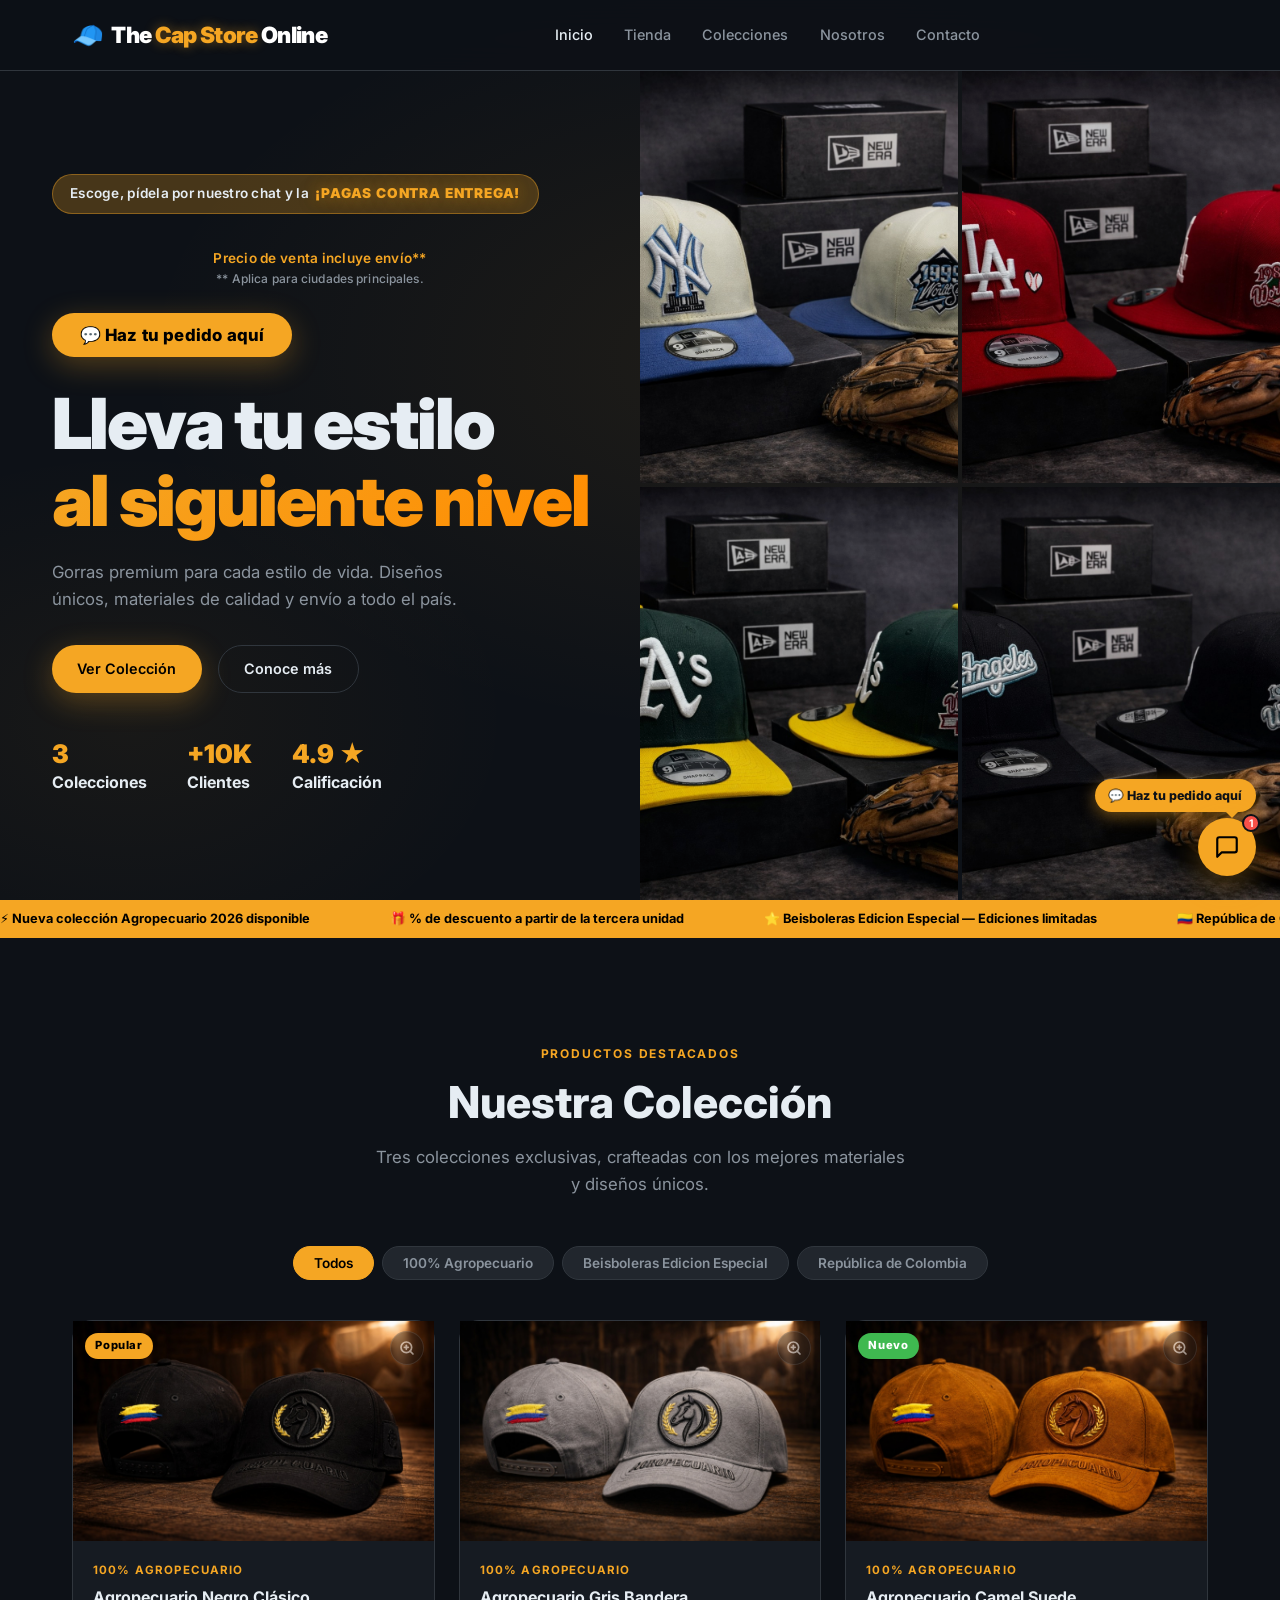
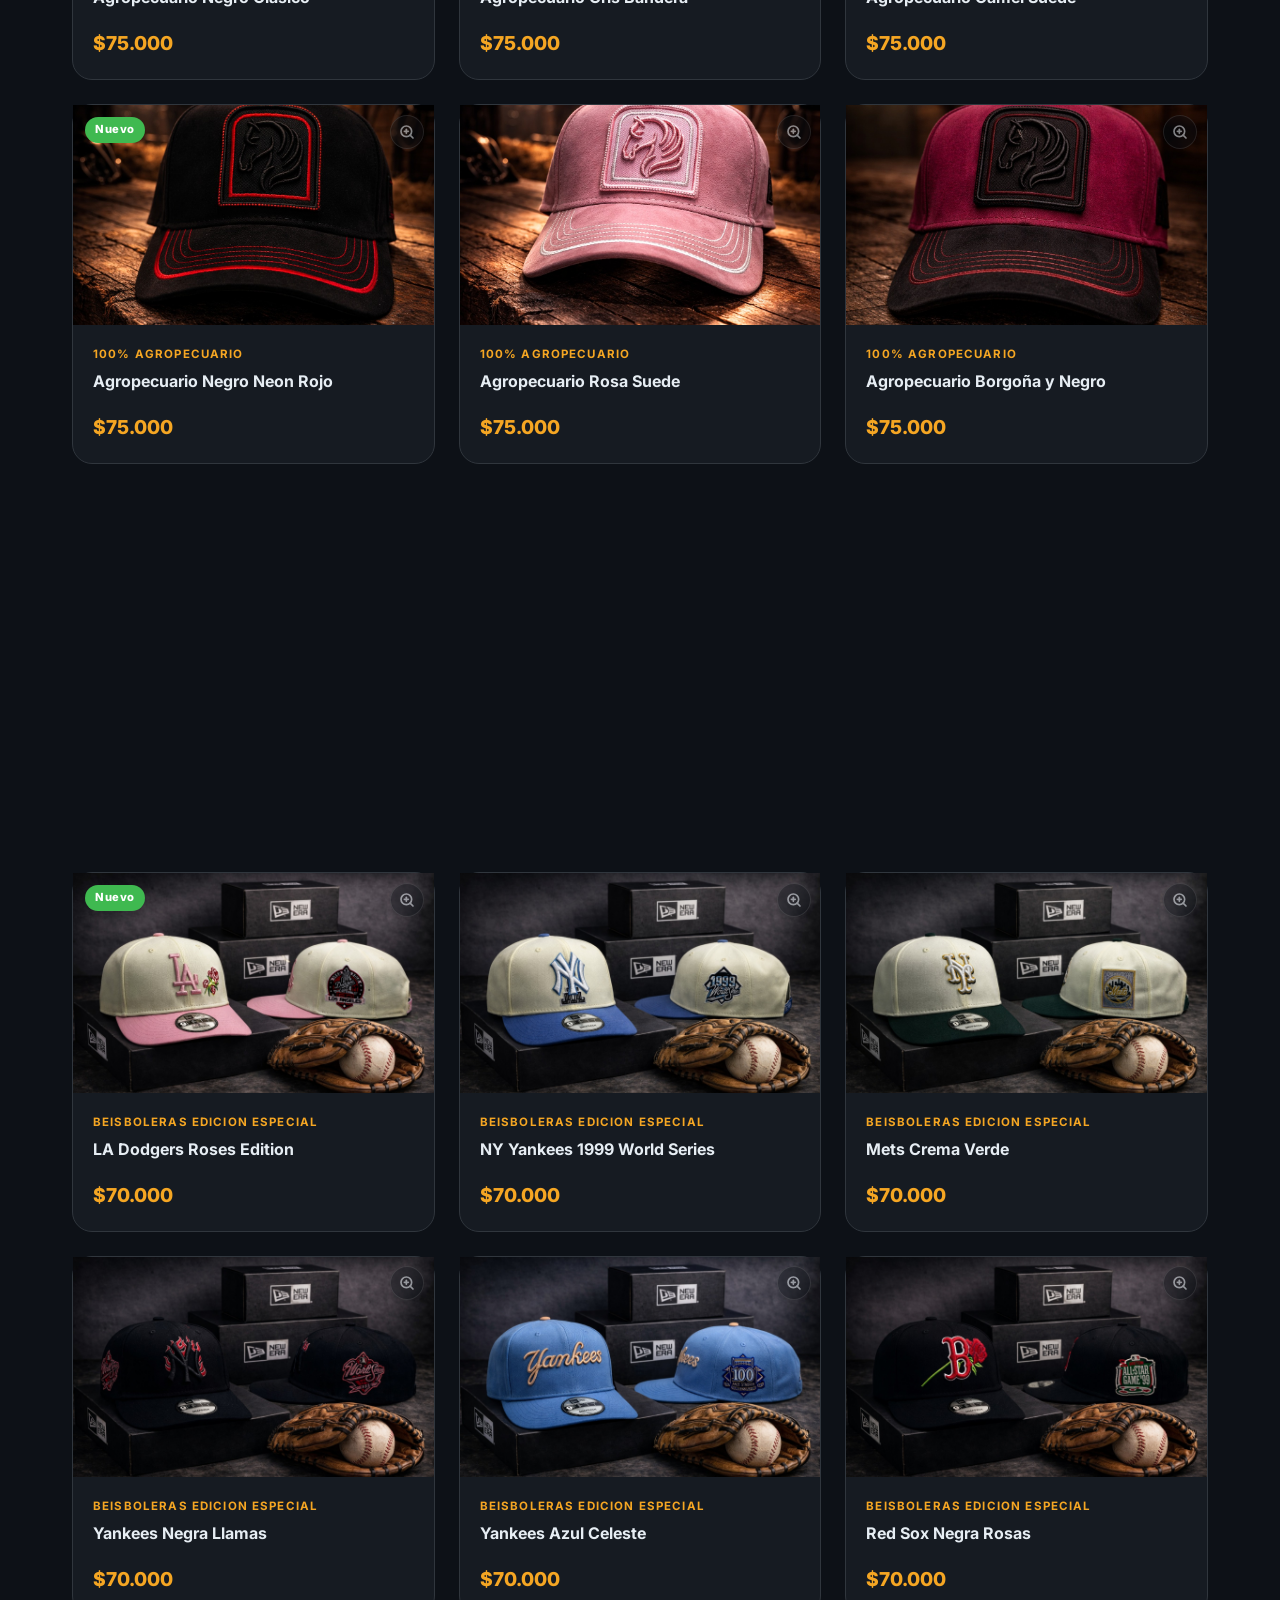
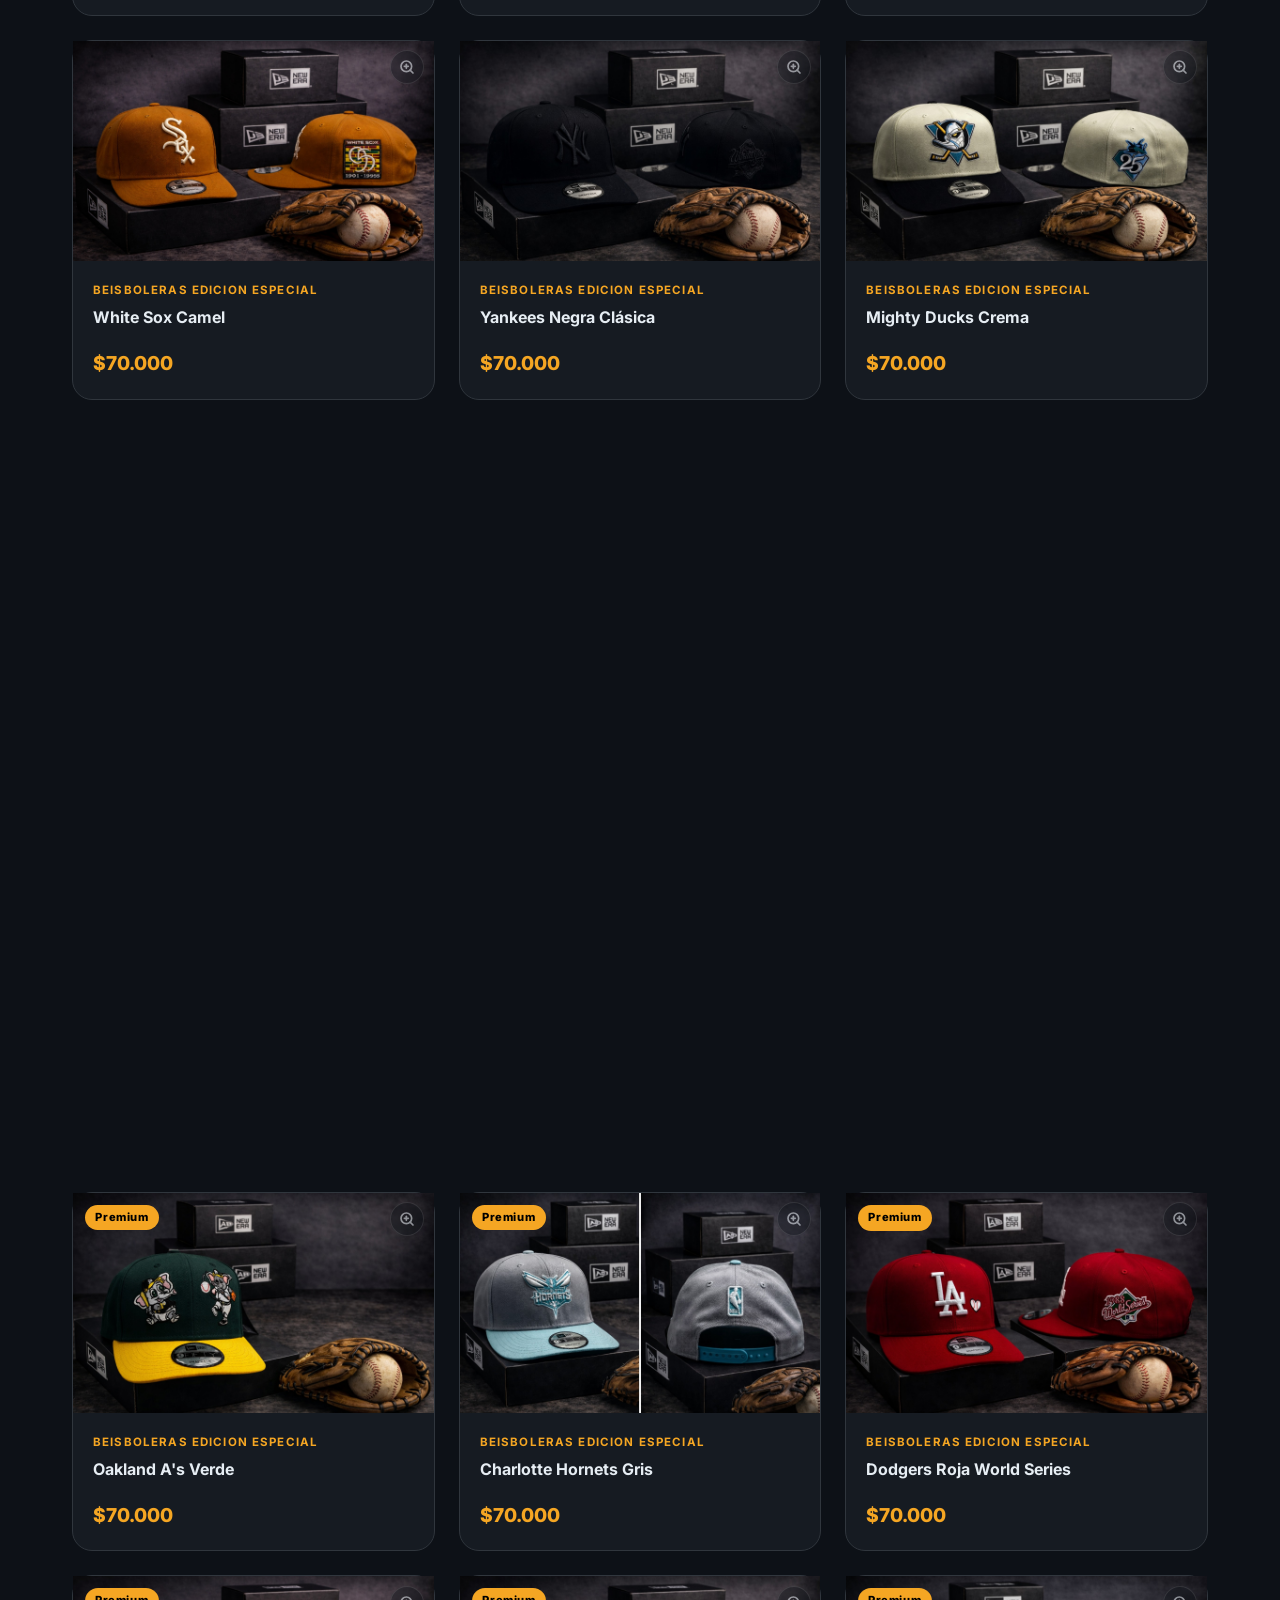
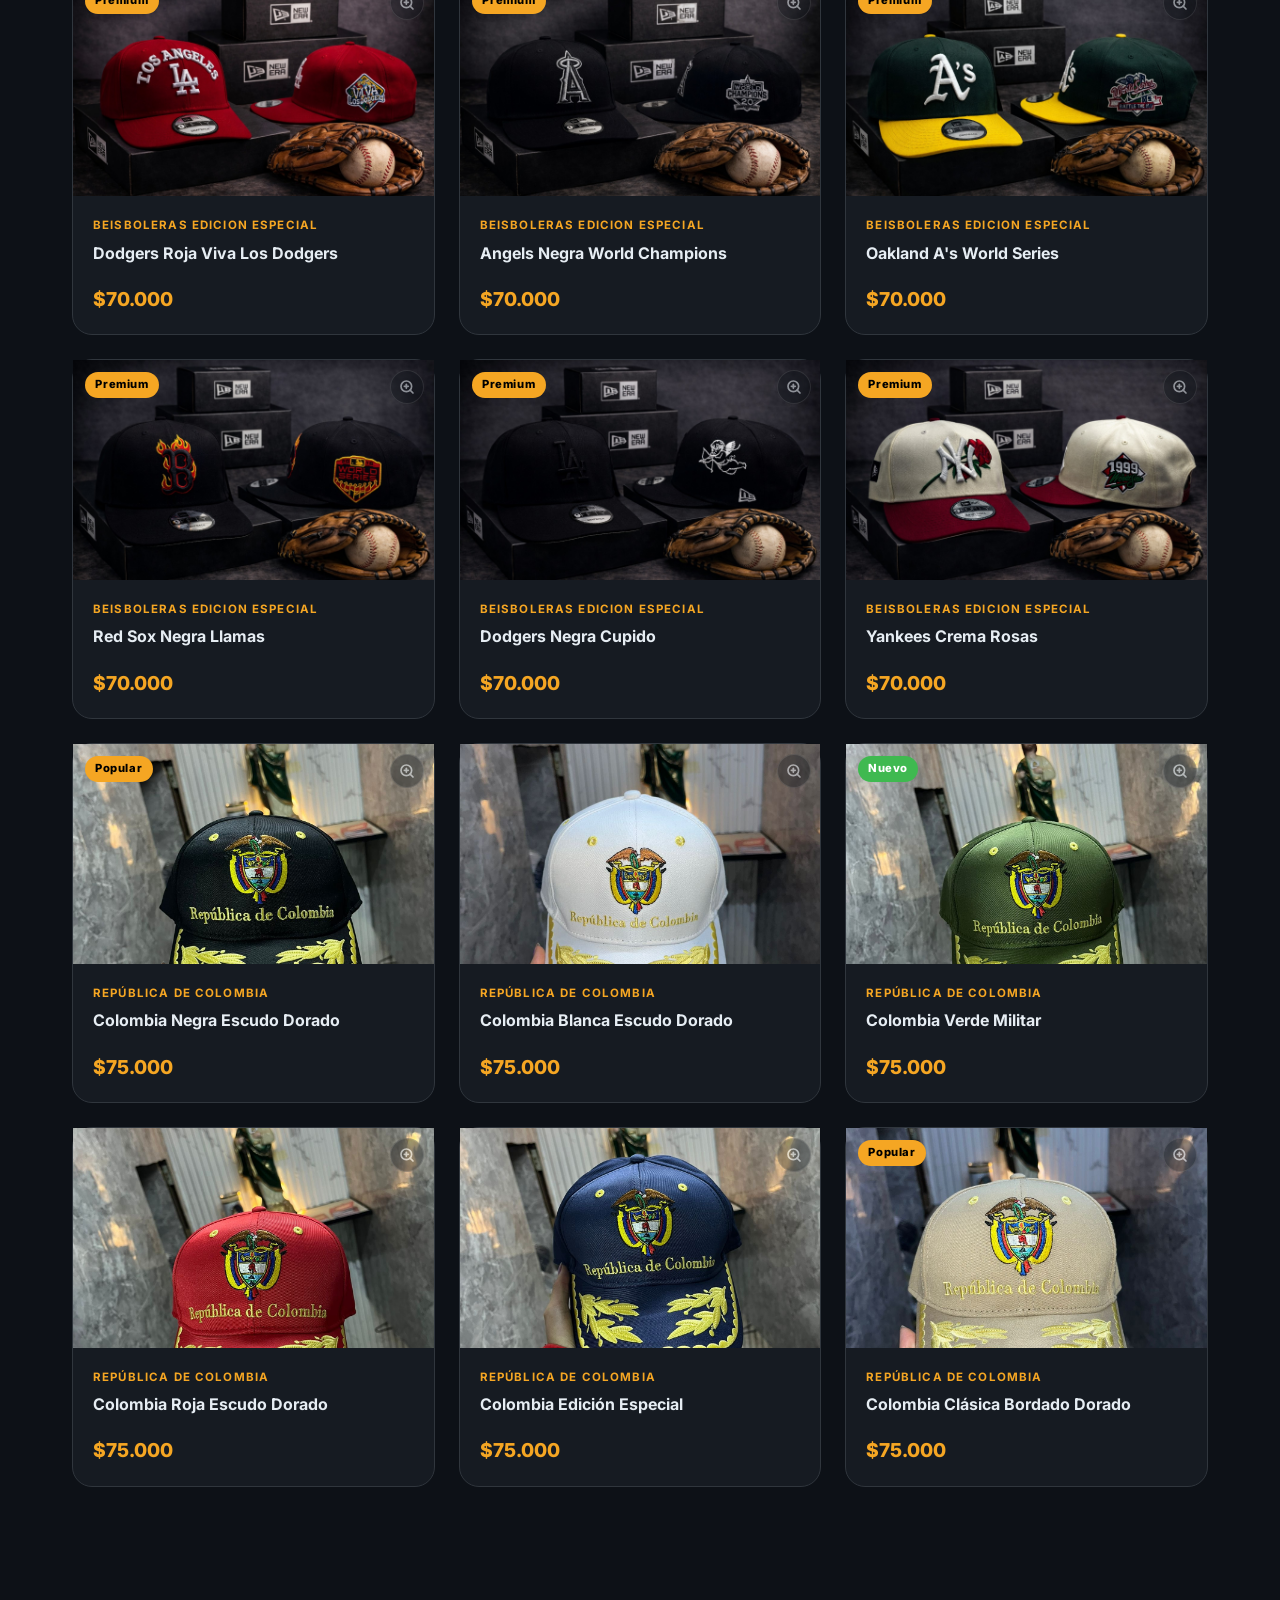
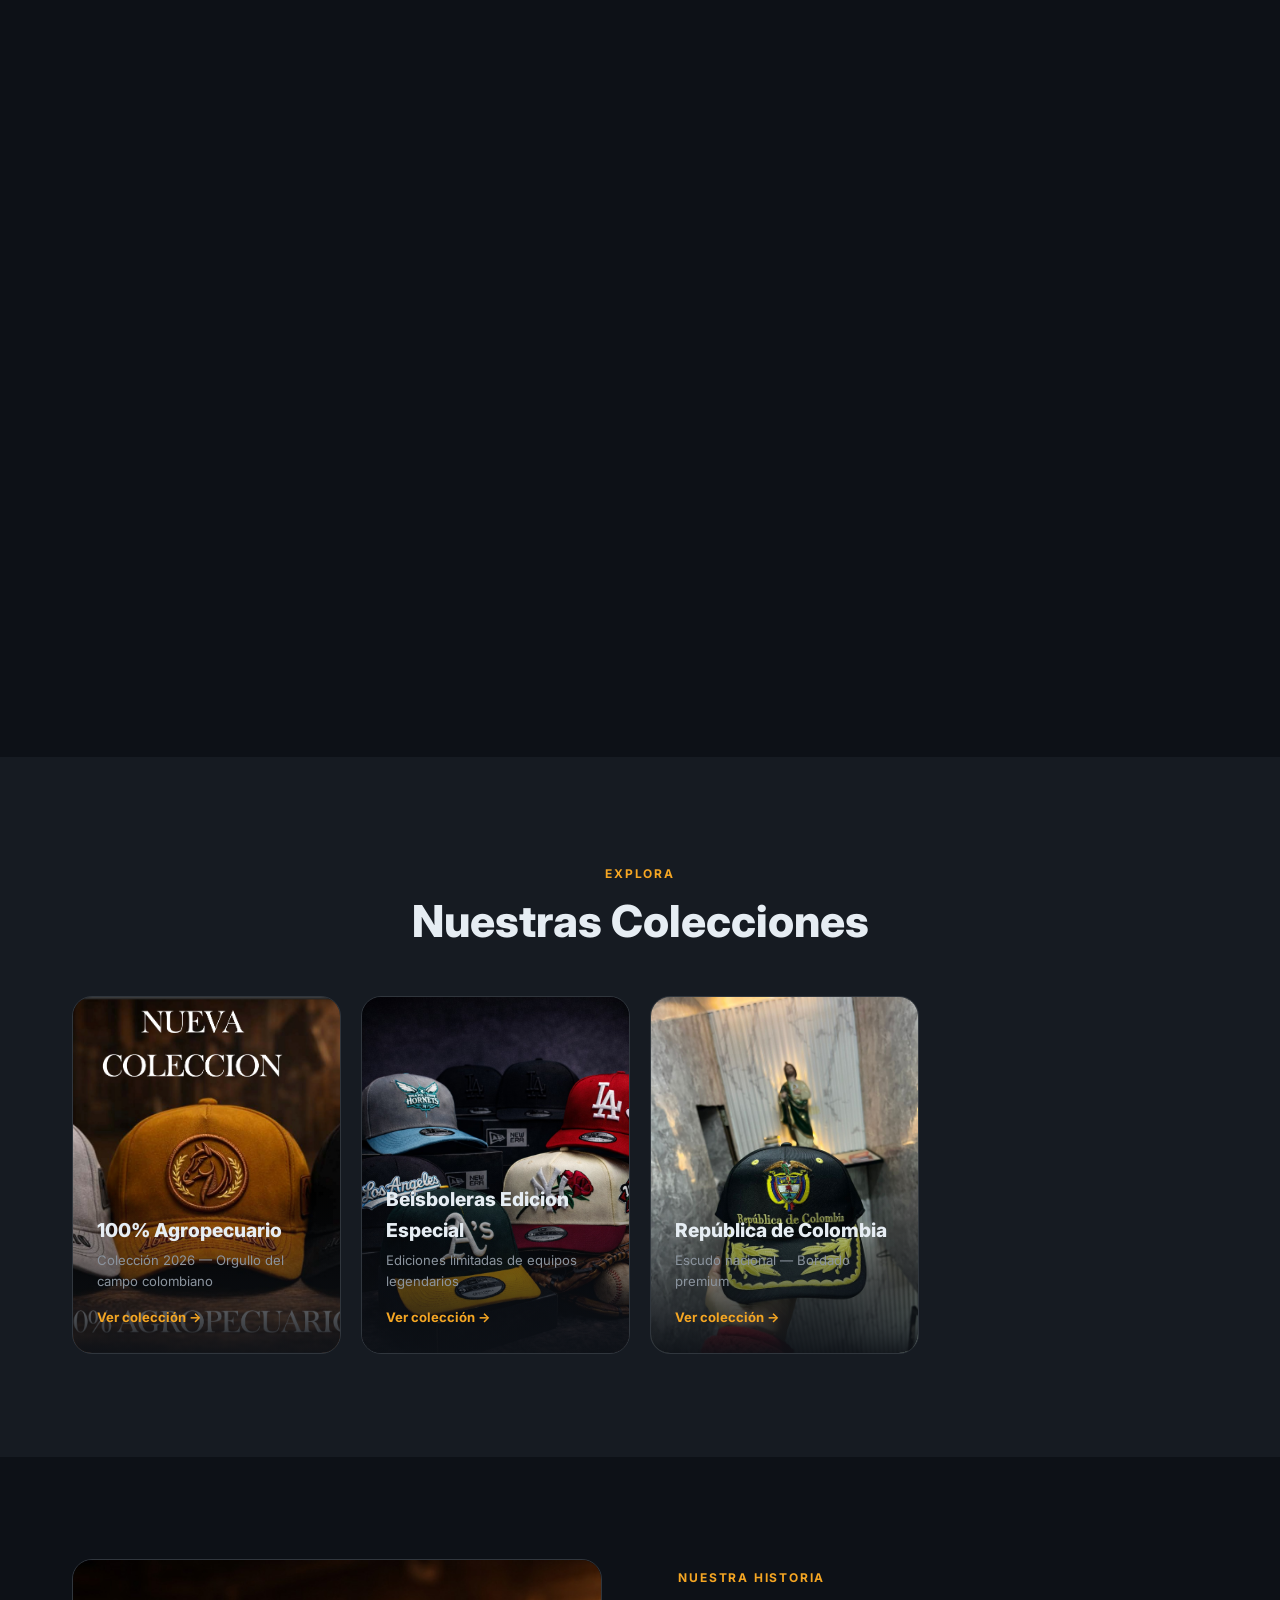
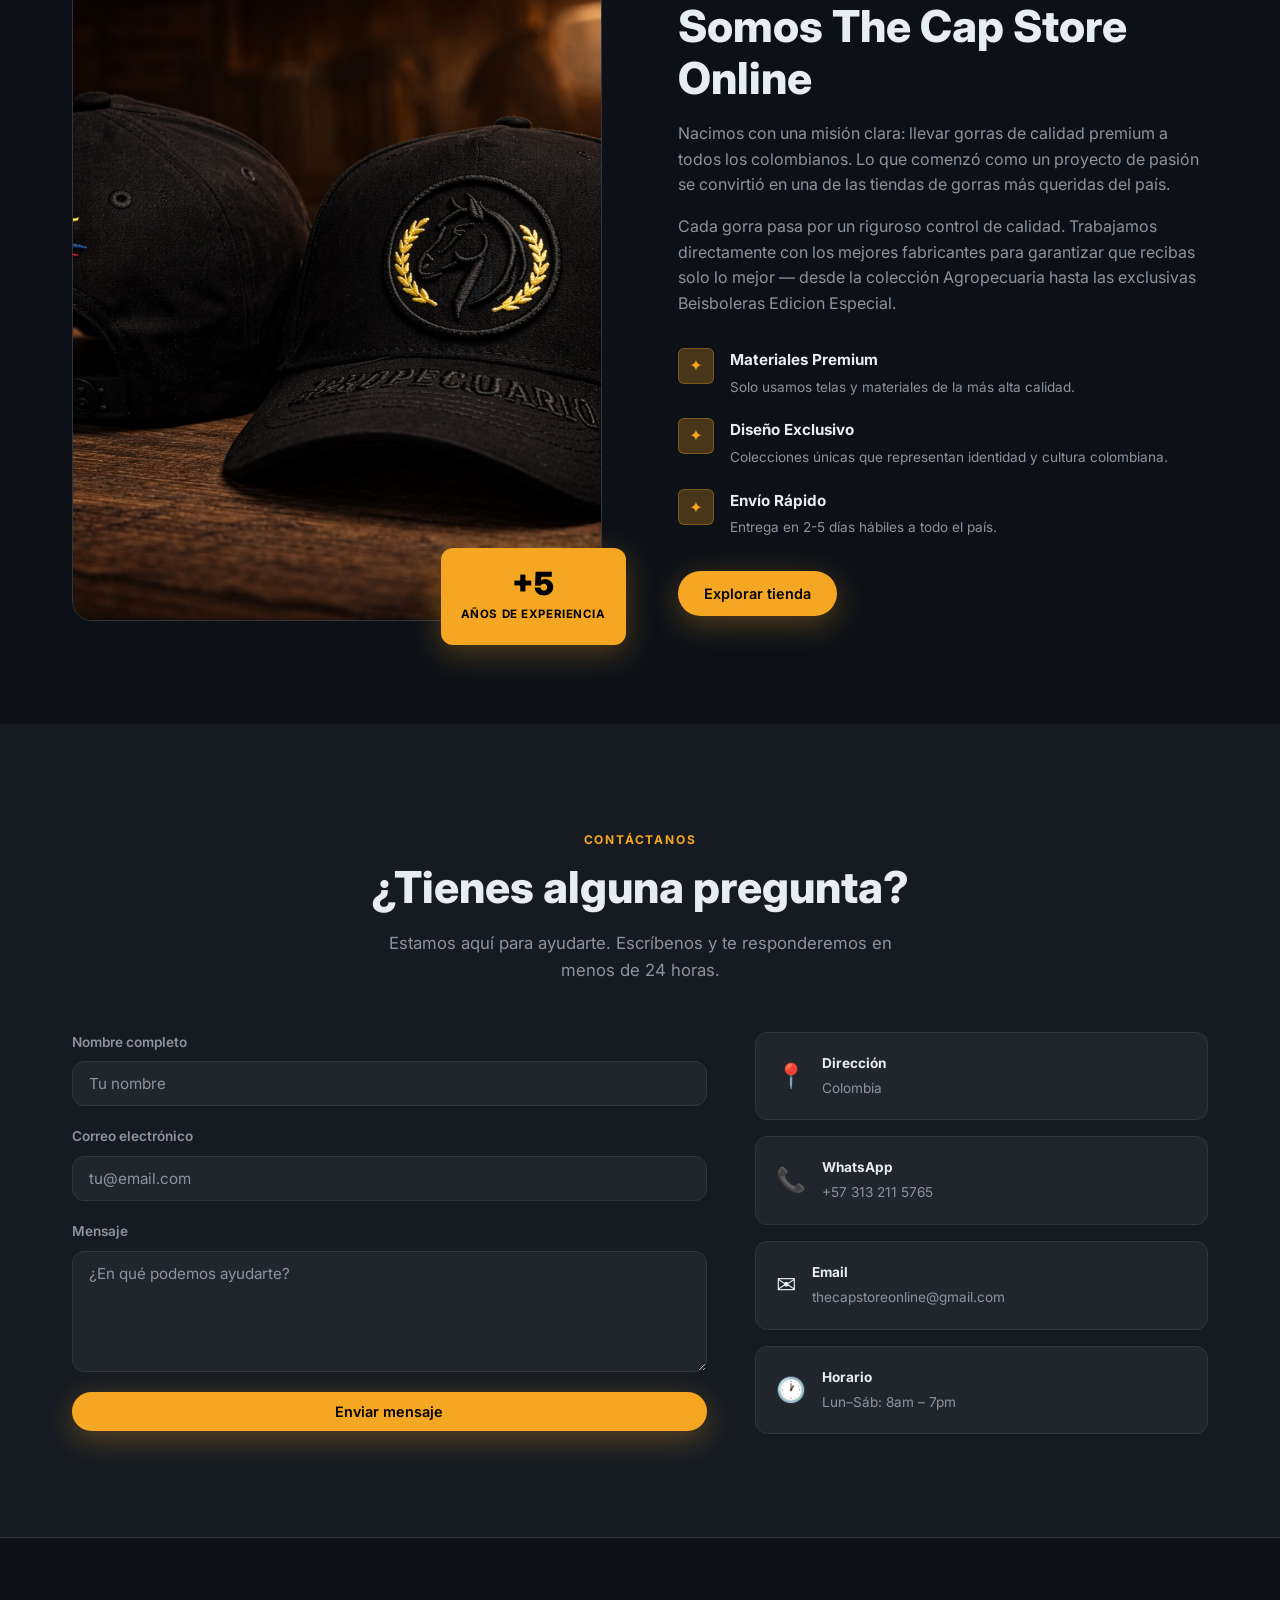
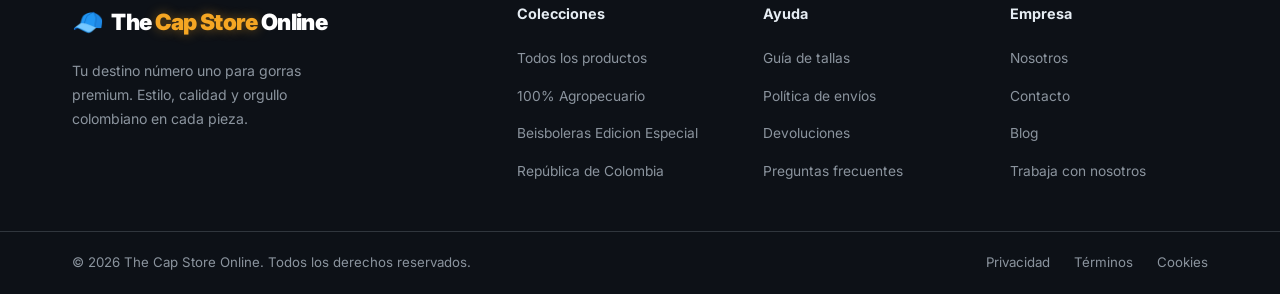
==== commit ae671a61: "Auditoria de lanzamiento: SEO, accesibilidad y contenido del sitio - Agrega meta description, Open G" ====
--- a/index.html
+++ b/index.html
@@ -4,8 +4,27 @@
   <meta charset="UTF-8" />
   <meta name="viewport" content="width=device-width, initial-scale=1.0" />
   <title>The Cap Store Online - Tu Tienda de Gorras</title>
+  <meta name="description" content="Gorras premium colombianas: colección 100% Agropecuario 2026, Beisboleras Edición Especial y República de Colombia. Pide por chat y paga contra entrega." />
+  <meta name="theme-color" content="#0d1117" />
+  <link rel="canonical" href="https://dovapo23.github.io/The-Cap-Store-Online/" />
+
+  <meta property="og:type" content="website" />
+  <meta property="og:title" content="The Cap Store Online - Tu Tienda de Gorras" />
+  <meta property="og:description" content="Gorras premium colombianas: colección 100% Agropecuario 2026, Beisboleras Edición Especial y República de Colombia. Pide por chat y paga contra entrega." />
+  <meta property="og:image" content="https://dovapo23.github.io/The-Cap-Store-Online/images/app-icon-1024.png" />
+  <meta property="og:url" content="https://dovapo23.github.io/The-Cap-Store-Online/" />
+  <meta property="og:locale" content="es_CO" />
+  <meta name="twitter:card" content="summary_large_image" />
+  <meta name="twitter:title" content="The Cap Store Online - Tu Tienda de Gorras" />
+  <meta name="twitter:description" content="Gorras premium colombianas: colección 100% Agropecuario 2026, Beisboleras Edición Especial y República de Colombia." />
+  <meta name="twitter:image" content="https://dovapo23.github.io/The-Cap-Store-Online/images/app-icon-1024.png" />
+
+  <link rel="icon" type="image/png" href="images/app-icon-1024.png" />
+  <link rel="apple-touch-icon" href="images/app-icon-1024.png" />
+
   <link rel="stylesheet" href="styles.css" />
   <link rel="preconnect" href="https://fonts.googleapis.com" />
+  <link rel="preconnect" href="https://fonts.gstatic.com" crossorigin />
   <link href="https://fonts.googleapis.com/css2?family=Inter:wght@300;400;500;600;700;800;900&display=swap" rel="stylesheet" />
 </head>
 <body>
@@ -29,7 +48,7 @@
       </nav>
 
       <div class="header__actions">
-        <button class="hamburger" id="hamburger" aria-label="Menú">
+        <button class="hamburger" id="hamburger" aria-label="Menú" aria-expanded="false" aria-controls="nav">
           <span></span><span></span><span></span>
         </button>
       </div>
@@ -66,8 +85,8 @@
           <span>Clientes</span>
         </div>
         <div class="hero__stat">
-          <strong>Calidad</strong>
-          <span>1.1</span>
+          <strong>4.9 ★</strong>
+          <span>Calificación</span>
         </div>
       </div>
     </div>
@@ -845,7 +864,7 @@
             <div class="contact__info-icon">📞</div>
             <div>
               <strong>WhatsApp</strong>
-              <p>+57 300 000 0000</p>
+              <p><a href="https://wa.me/573132115765" target="_blank" rel="noopener">+57 313 211 5765</a></p>
             </div>
           </div>
           <div class="contact__info-card">
@@ -876,20 +895,6 @@
           <span class="logo__text"><span class="logo__white">The </span><span class="logo__accent">Cap Store</span><span class="logo__white"> Online</span></span>
         </a>
         <p>Tu destino número uno para gorras premium. Estilo, calidad y orgullo colombiano en cada pieza.</p>
-        <div class="footer__socials">
-          <a href="#" class="social-link" aria-label="Instagram">
-            <svg xmlns="http://www.w3.org/2000/svg" width="18" height="18" viewBox="0 0 24 24" fill="none" stroke="currentColor" stroke-width="2"><rect x="2" y="2" width="20" height="20" rx="5"/><circle cx="12" cy="12" r="5"/><circle cx="17.5" cy="6.5" r="1.5" fill="currentColor" stroke="none"/></svg>
-          </a>
-          <a href="#" class="social-link" aria-label="Facebook">
-            <svg xmlns="http://www.w3.org/2000/svg" width="18" height="18" viewBox="0 0 24 24" fill="none" stroke="currentColor" stroke-width="2"><path d="M18 2h-3a5 5 0 0 0-5 5v3H7v4h3v8h4v-8h3l1-4h-4V7a1 1 0 0 1 1-1h3z"/></svg>
-          </a>
-          <a href="#" class="social-link" aria-label="TikTok">
-            <svg xmlns="http://www.w3.org/2000/svg" width="18" height="18" viewBox="0 0 24 24" fill="none" stroke="currentColor" stroke-width="2"><path d="M9 12a4 4 0 1 0 4 4V4a5 5 0 0 0 5 5"/></svg>
-          </a>
-          <a href="#" class="social-link" aria-label="Twitter/X">
-            <svg xmlns="http://www.w3.org/2000/svg" width="18" height="18" viewBox="0 0 24 24" fill="currentColor"><path d="M18.244 2.25h3.308l-7.227 8.26 8.502 11.24H16.17l-5.214-6.817L4.99 21.75H1.68l7.73-8.835L1.254 2.25H8.08l4.713 6.231zm-1.161 17.52h1.833L7.084 4.126H5.117z"/></svg>
-          </a>
-        </div>
       </div>
 
       <div class="footer__col">
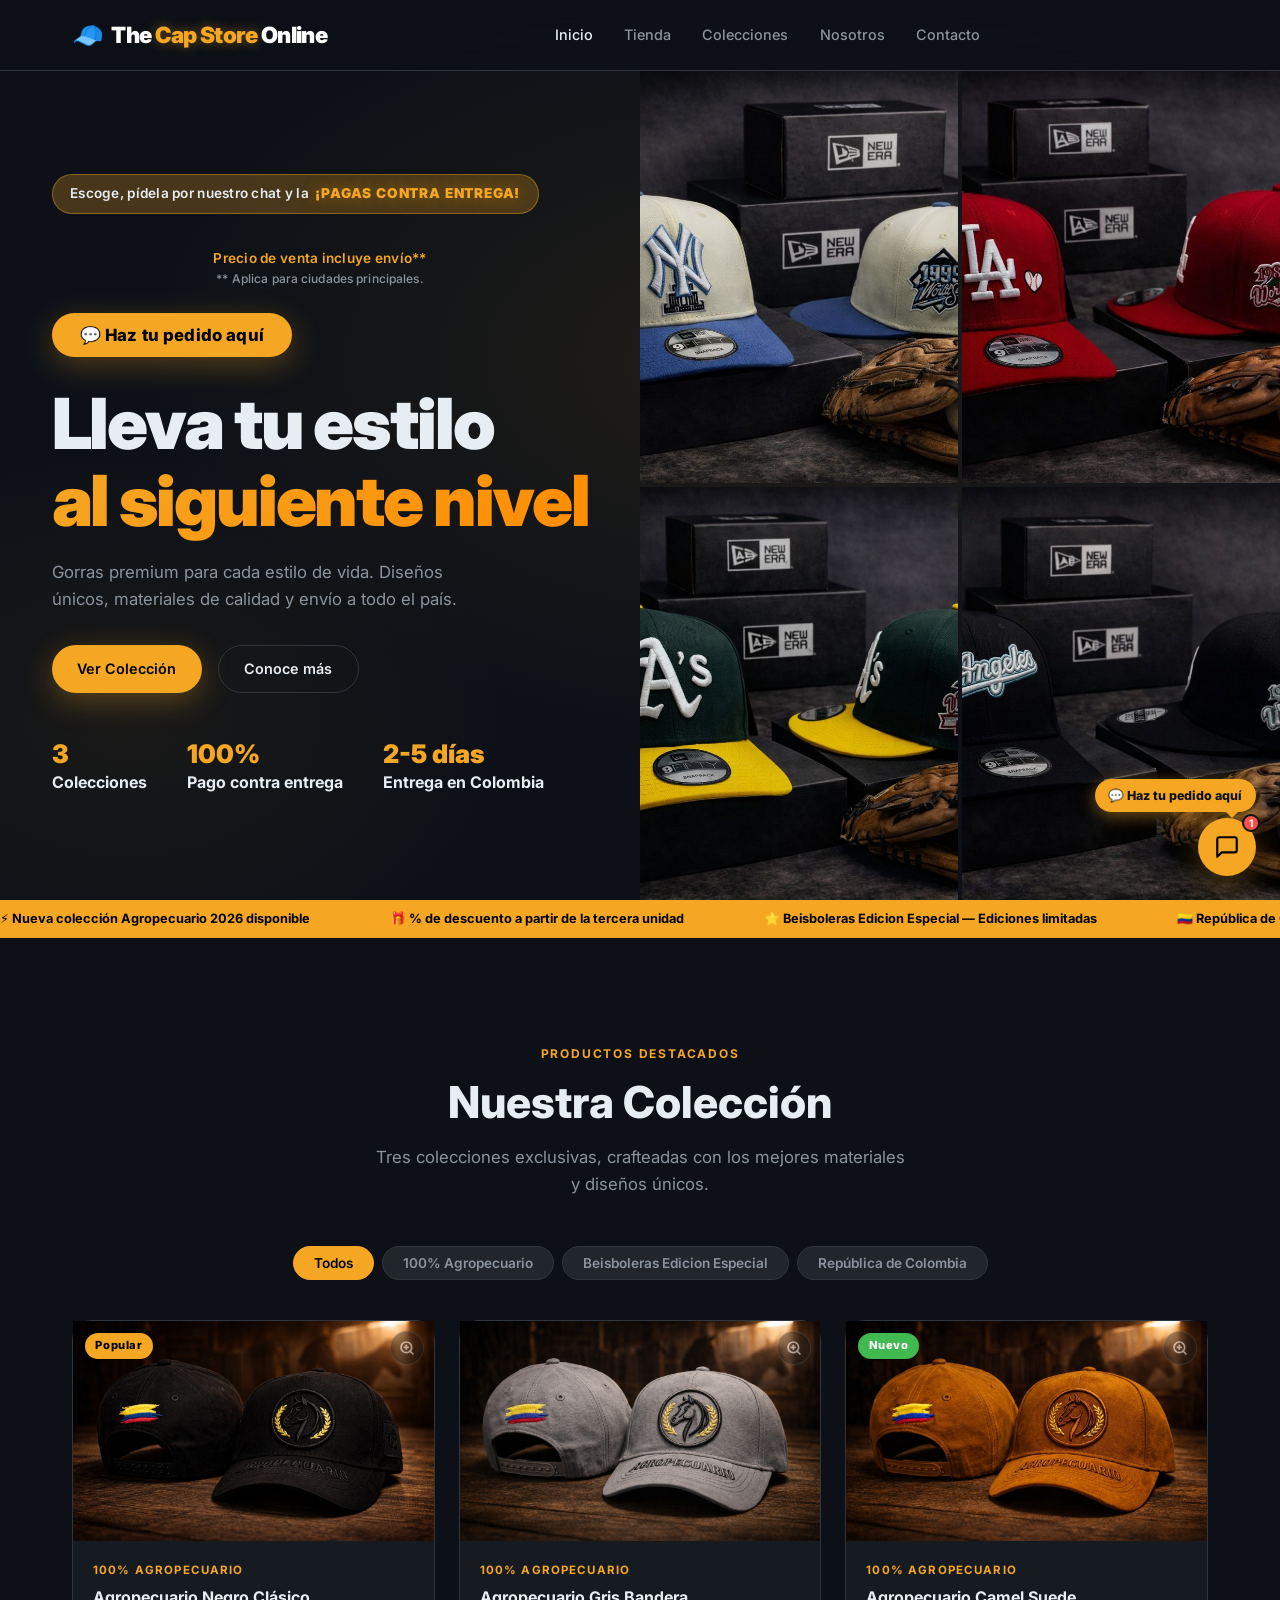
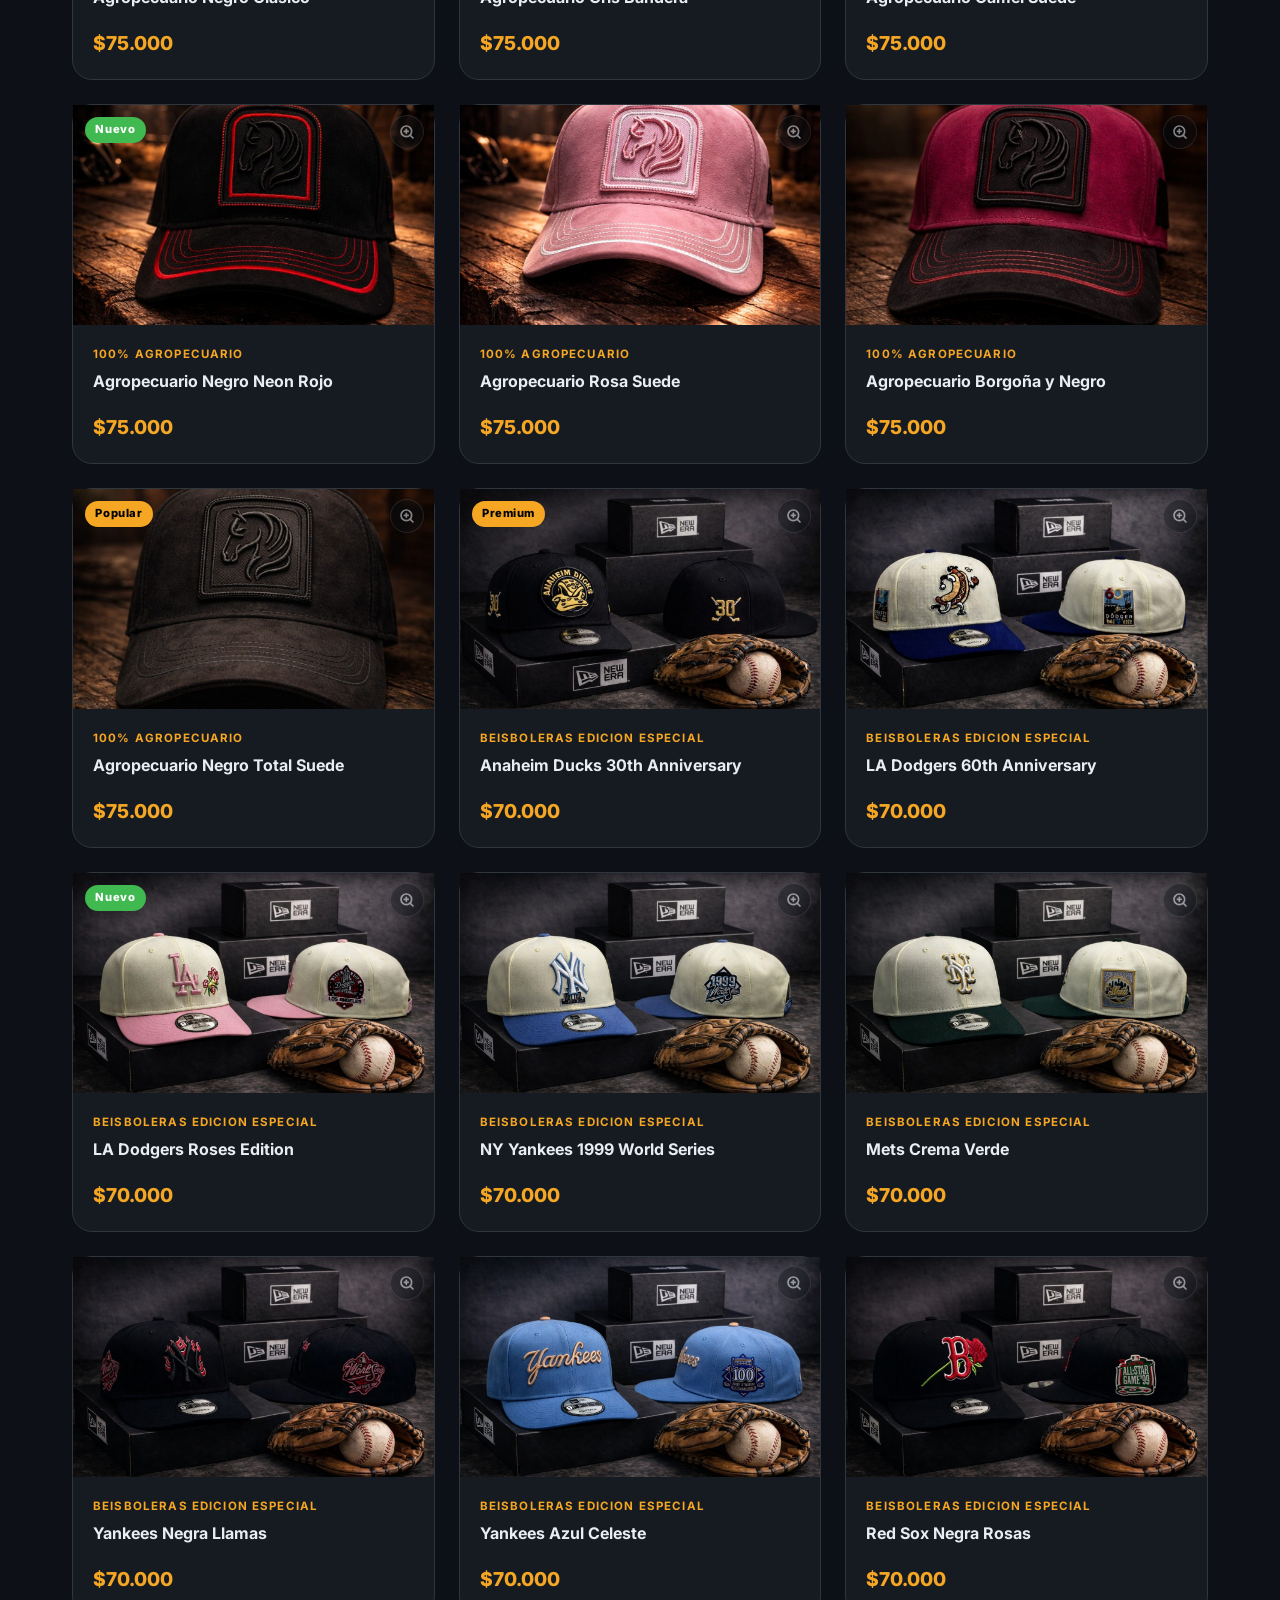
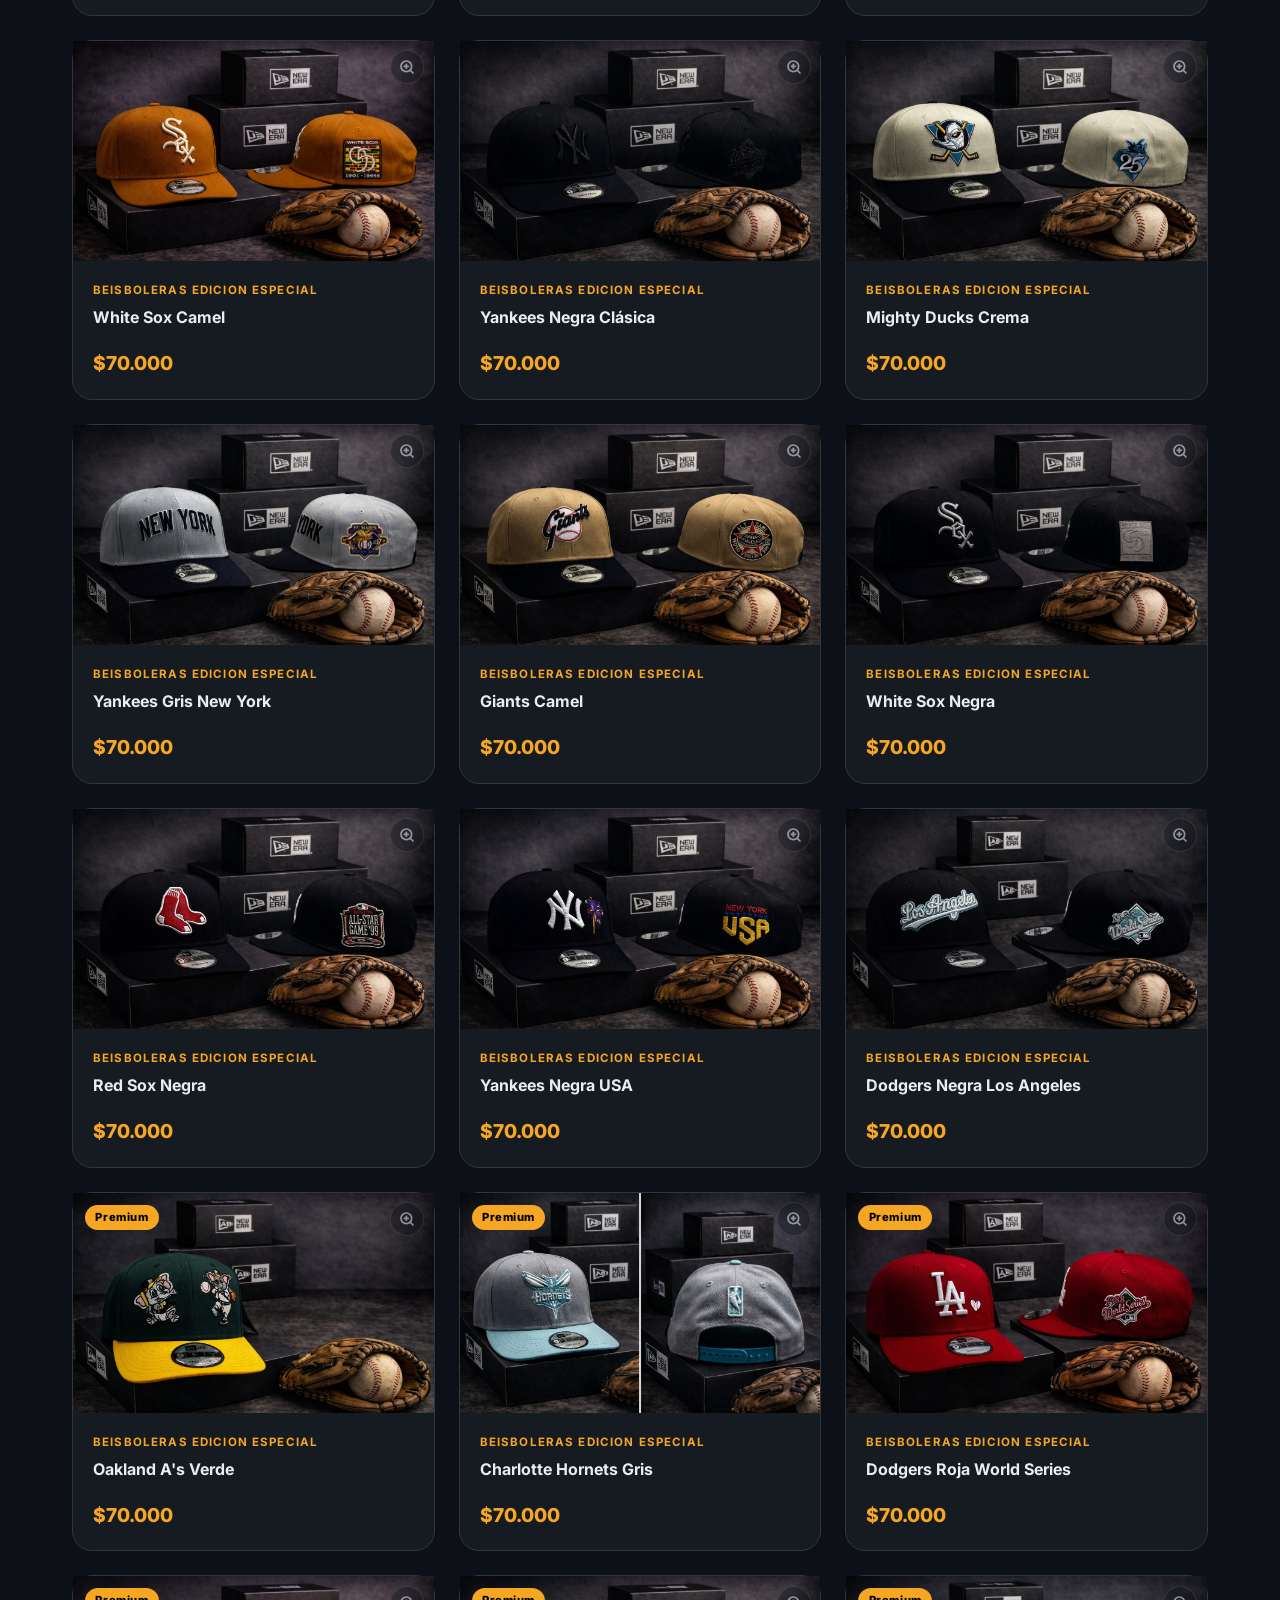
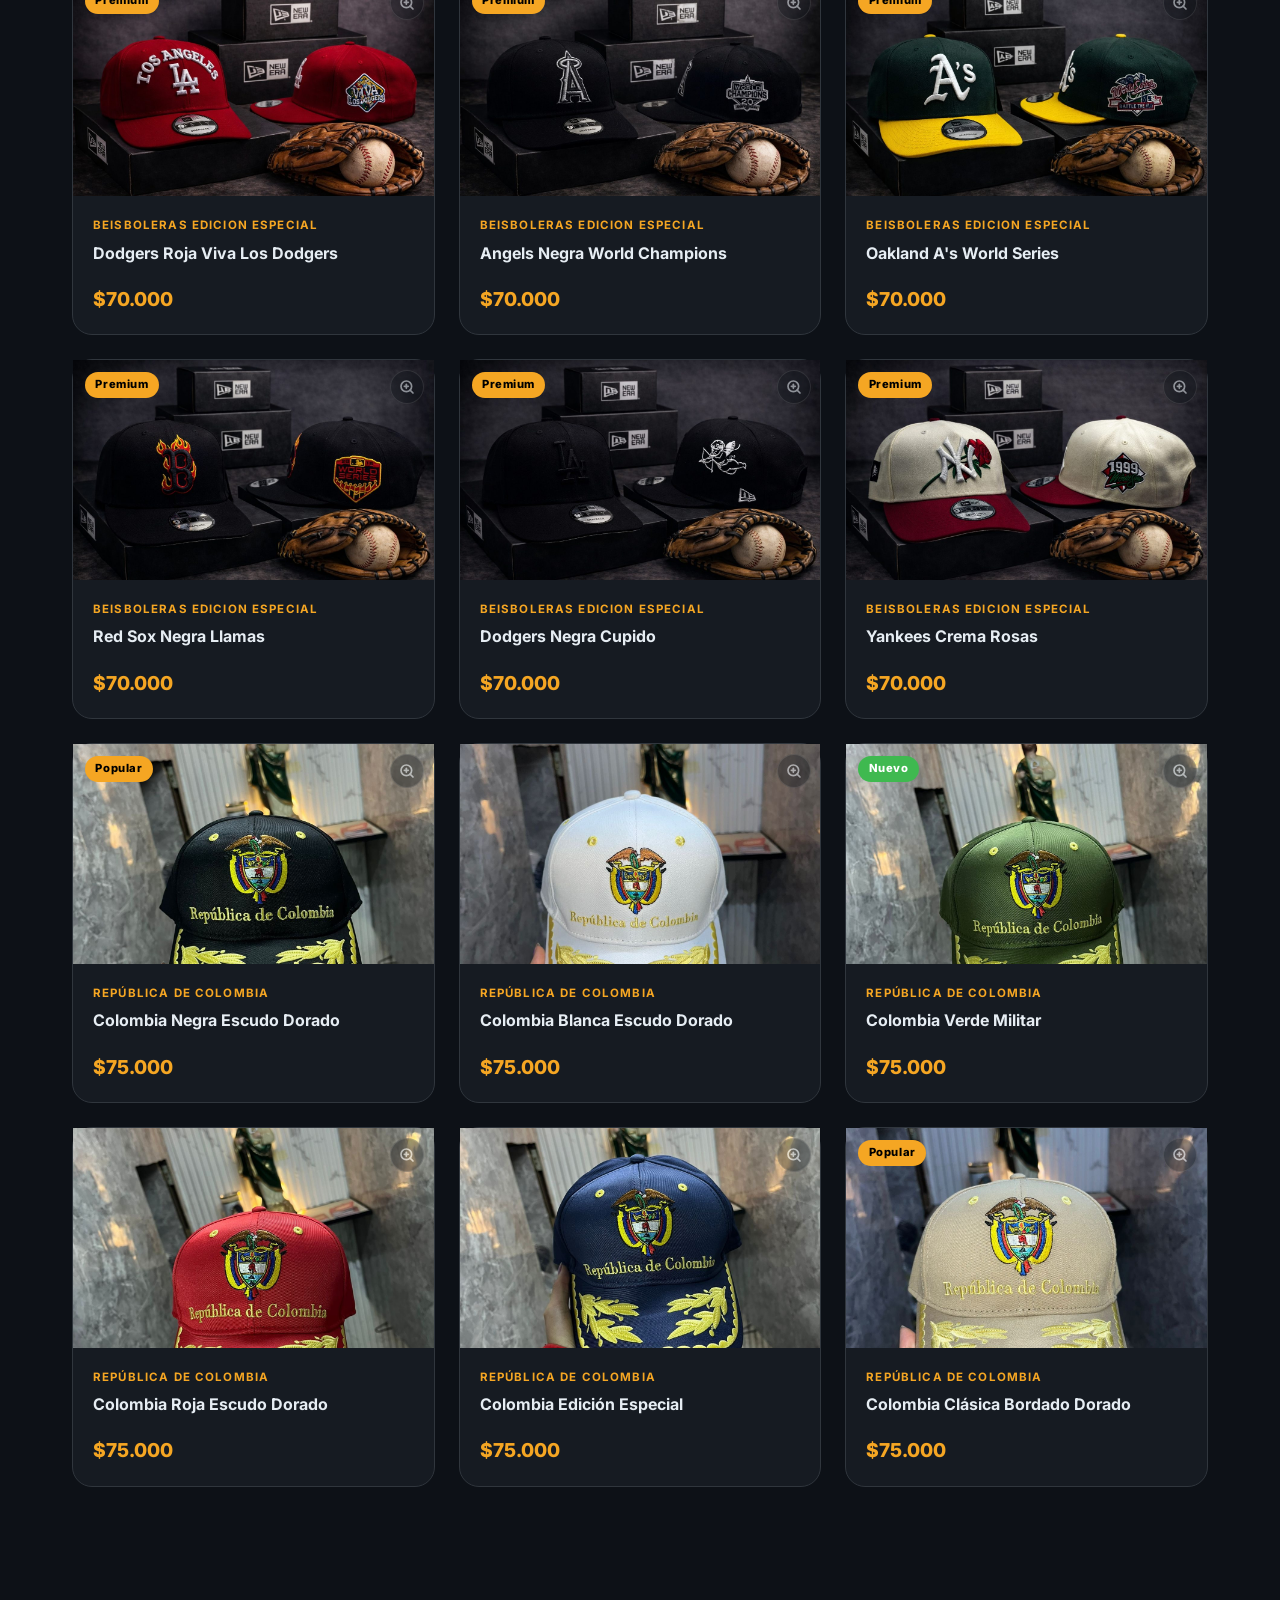
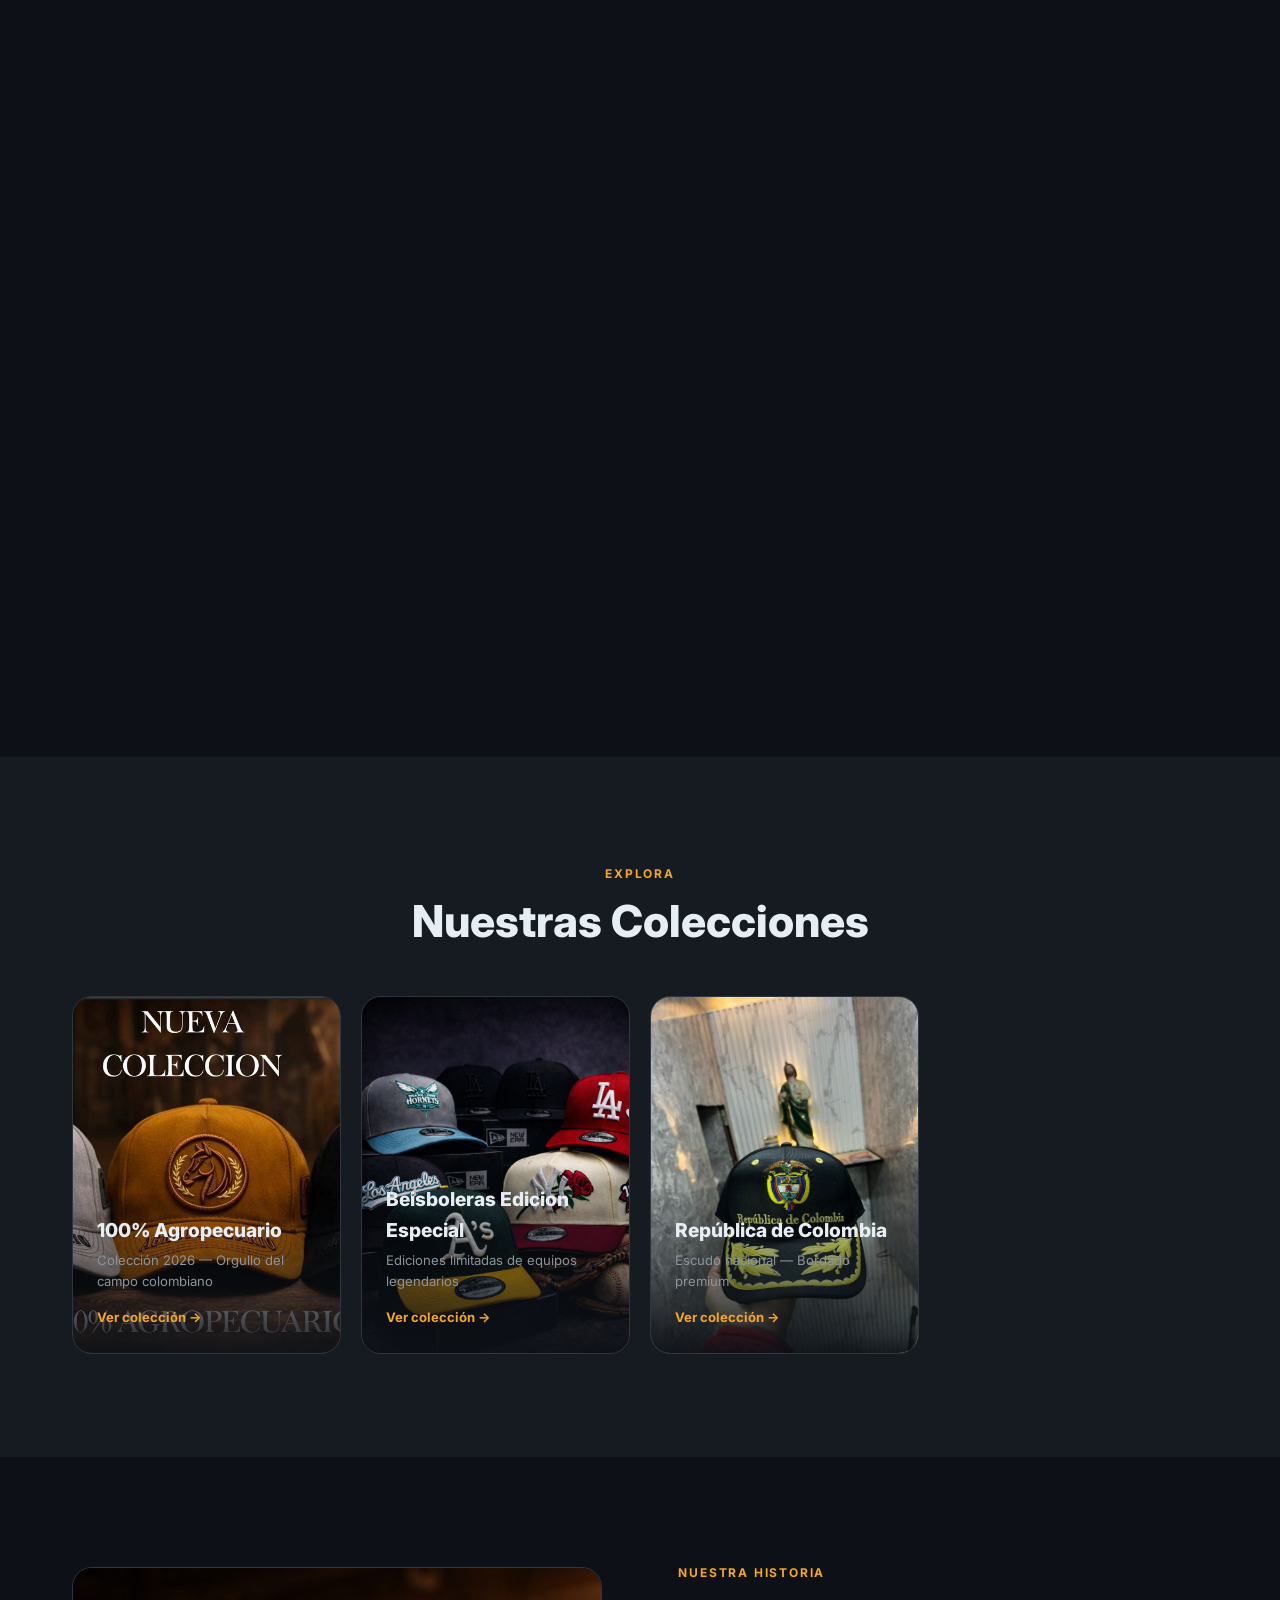
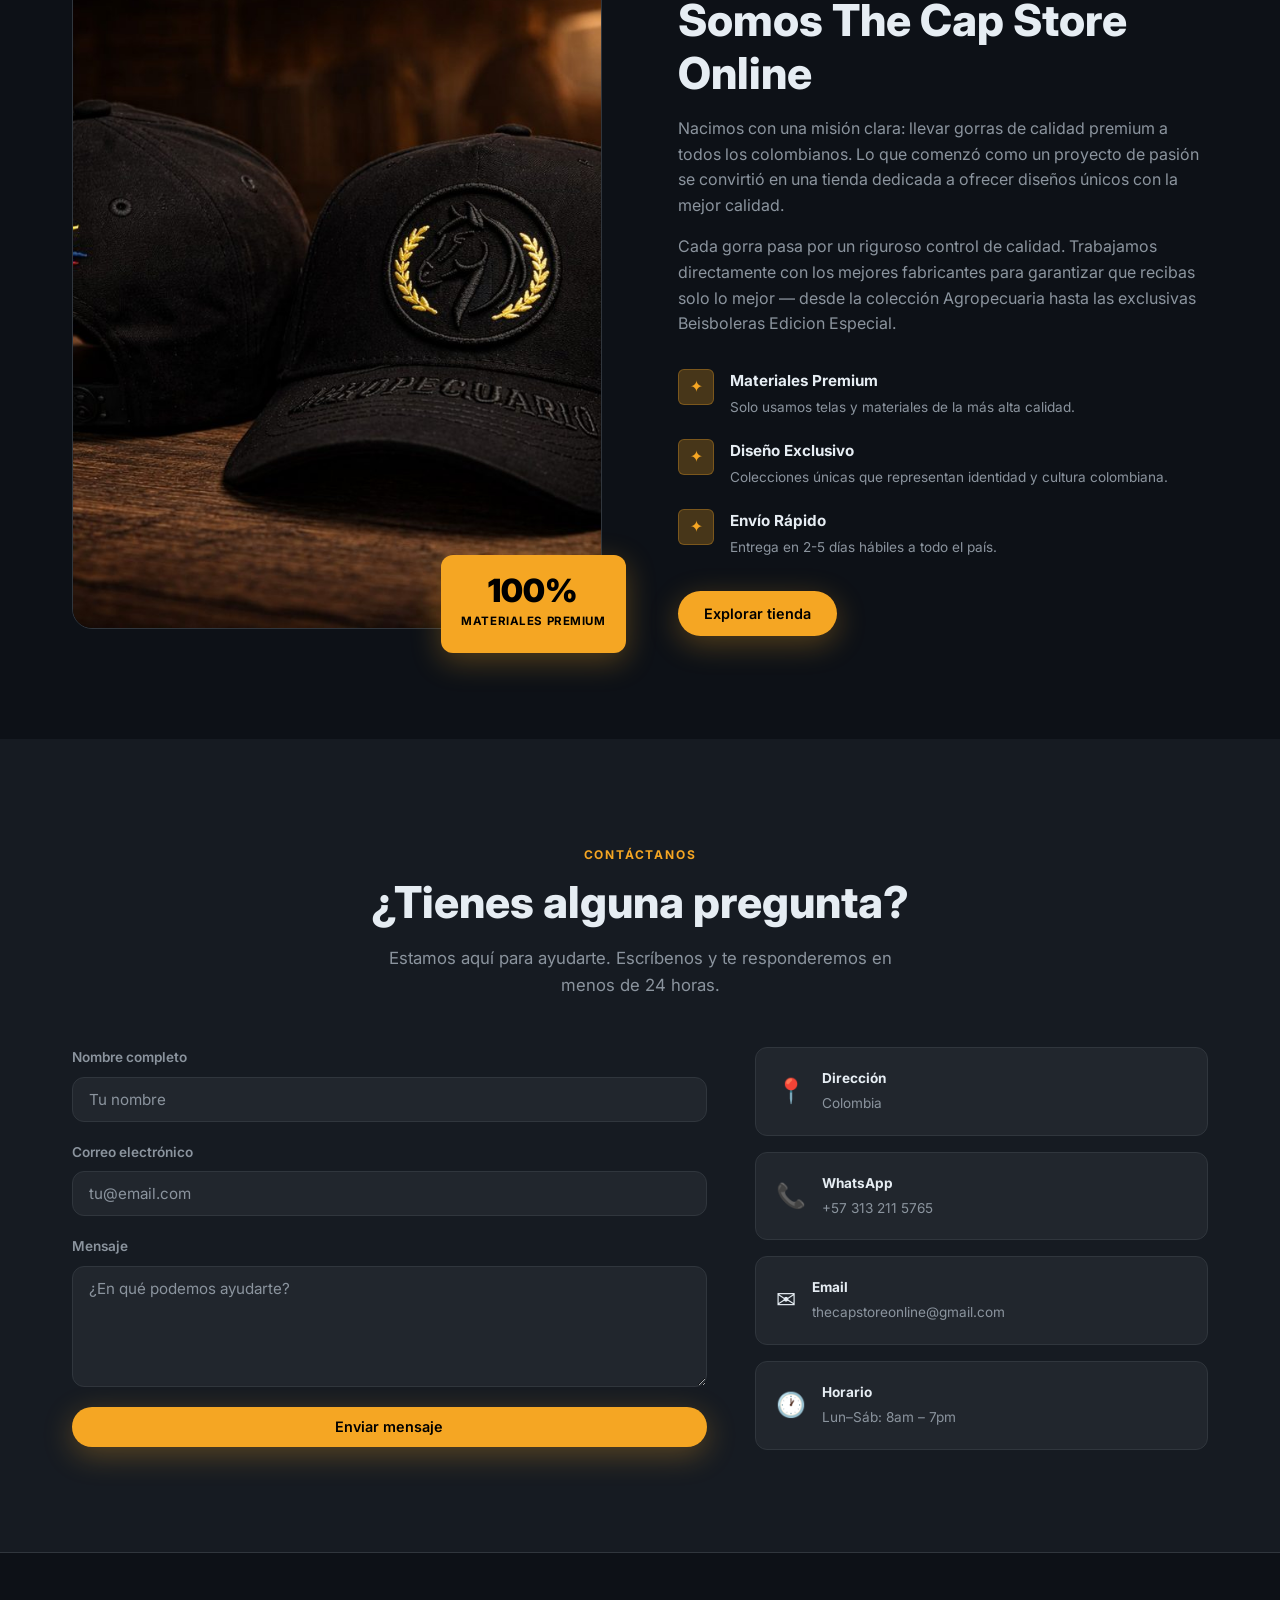
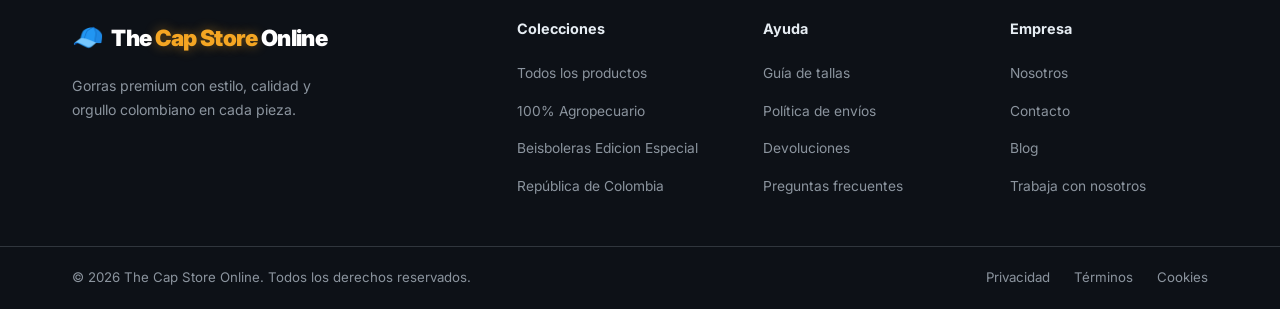
==== commit 7fba570c: "Quita afirmaciones de marketing sin respaldo (publicidad enganosa) - Hero: "+10K Clientes" y "4.9 Ca" ====
--- a/index.html
+++ b/index.html
@@ -81,12 +81,12 @@
           <span>Colecciones</span>
         </div>
         <div class="hero__stat">
-          <strong>+10K</strong>
-          <span>Clientes</span>
+          <strong>100%</strong>
+          <span>Pago contra entrega</span>
         </div>
         <div class="hero__stat">
-          <strong>4.9 ★</strong>
-          <span>Calificación</span>
+          <strong>2-5 días</strong>
+          <span>Entrega en Colombia</span>
         </div>
       </div>
     </div>
@@ -786,15 +786,15 @@
           <img src="images/agropecuario/agropecuario-negro-clasico.jpeg" alt="Gorra Agropecuario Negro — detalle" />
         </div>
         <div class="about__badge-floating">
-          <strong>+5</strong>
-          <span>años de experiencia</span>
+          <strong>100%</strong>
+          <span>Materiales premium</span>
         </div>
       </div>
       <div class="about__content">
         <p class="section__tag">Nuestra historia</p>
         <h2 class="section__title">Somos The Cap Store Online</h2>
         <p class="about__text">
-          Nacimos con una misión clara: llevar gorras de calidad premium a todos los colombianos. Lo que comenzó como un proyecto de pasión se convirtió en una de las tiendas de gorras más queridas del país.
+          Nacimos con una misión clara: llevar gorras de calidad premium a todos los colombianos. Lo que comenzó como un proyecto de pasión se convirtió en una tienda dedicada a ofrecer diseños únicos con la mejor calidad.
         </p>
         <p class="about__text">
           Cada gorra pasa por un riguroso control de calidad. Trabajamos directamente con los mejores fabricantes para garantizar que recibas solo lo mejor — desde la colección Agropecuaria hasta las exclusivas Beisboleras Edicion Especial.
@@ -894,7 +894,7 @@
           <span class="logo__icon">🧢</span>
           <span class="logo__text"><span class="logo__white">The </span><span class="logo__accent">Cap Store</span><span class="logo__white"> Online</span></span>
         </a>
-        <p>Tu destino número uno para gorras premium. Estilo, calidad y orgullo colombiano en cada pieza.</p>
+        <p>Gorras premium con estilo, calidad y orgullo colombiano en cada pieza.</p>
       </div>
 
       <div class="footer__col">
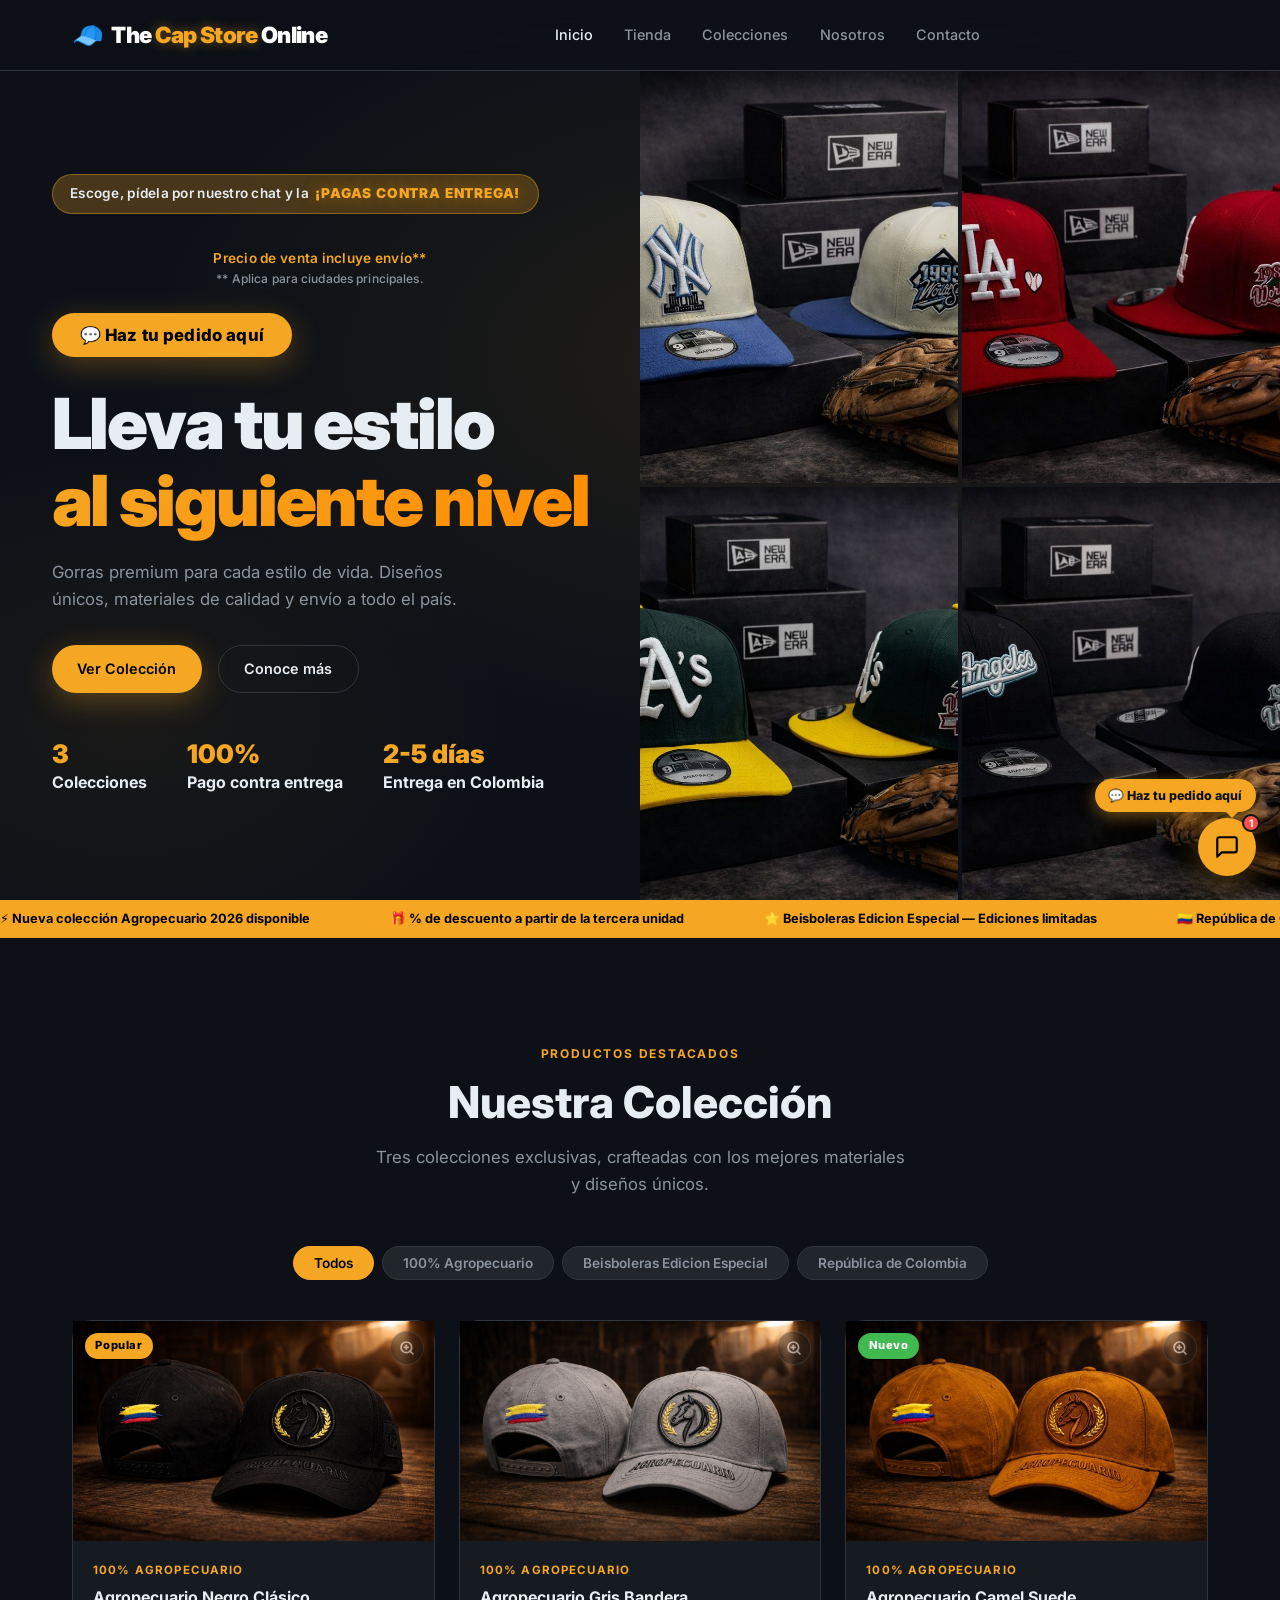
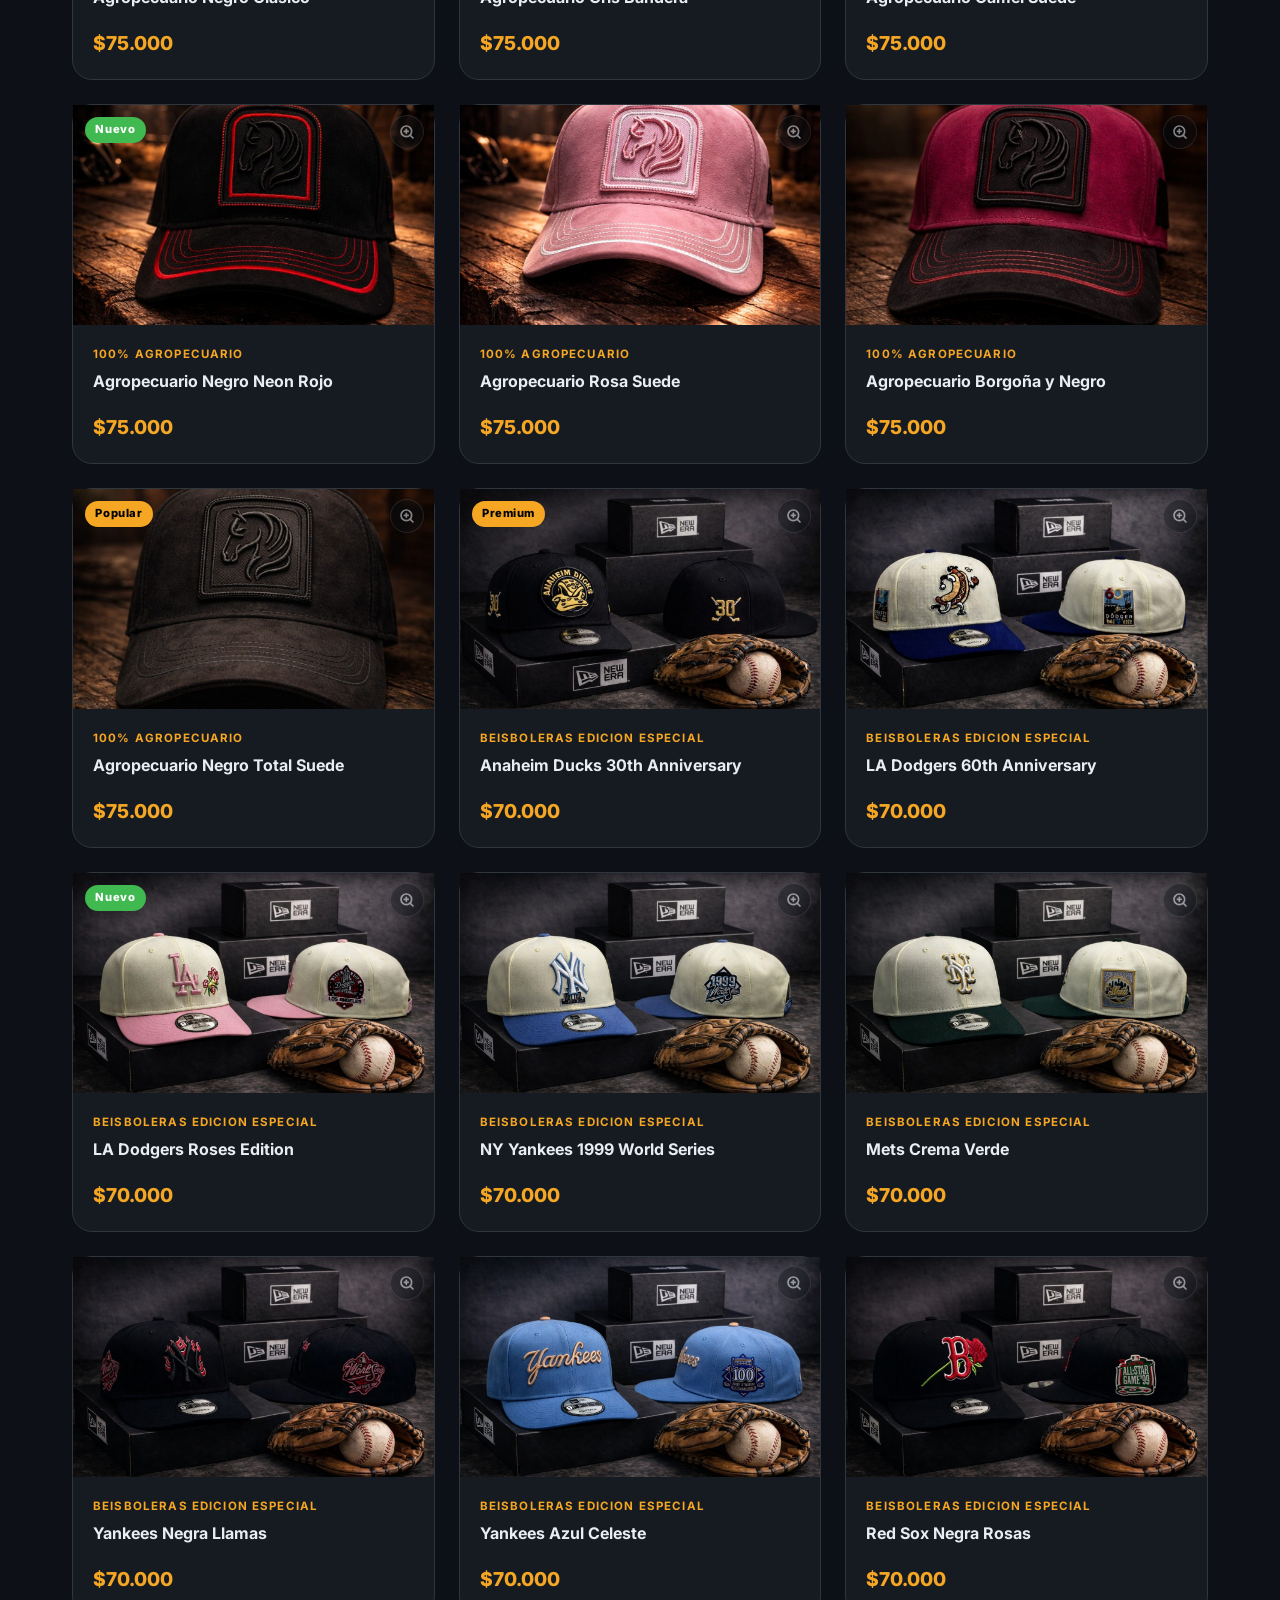
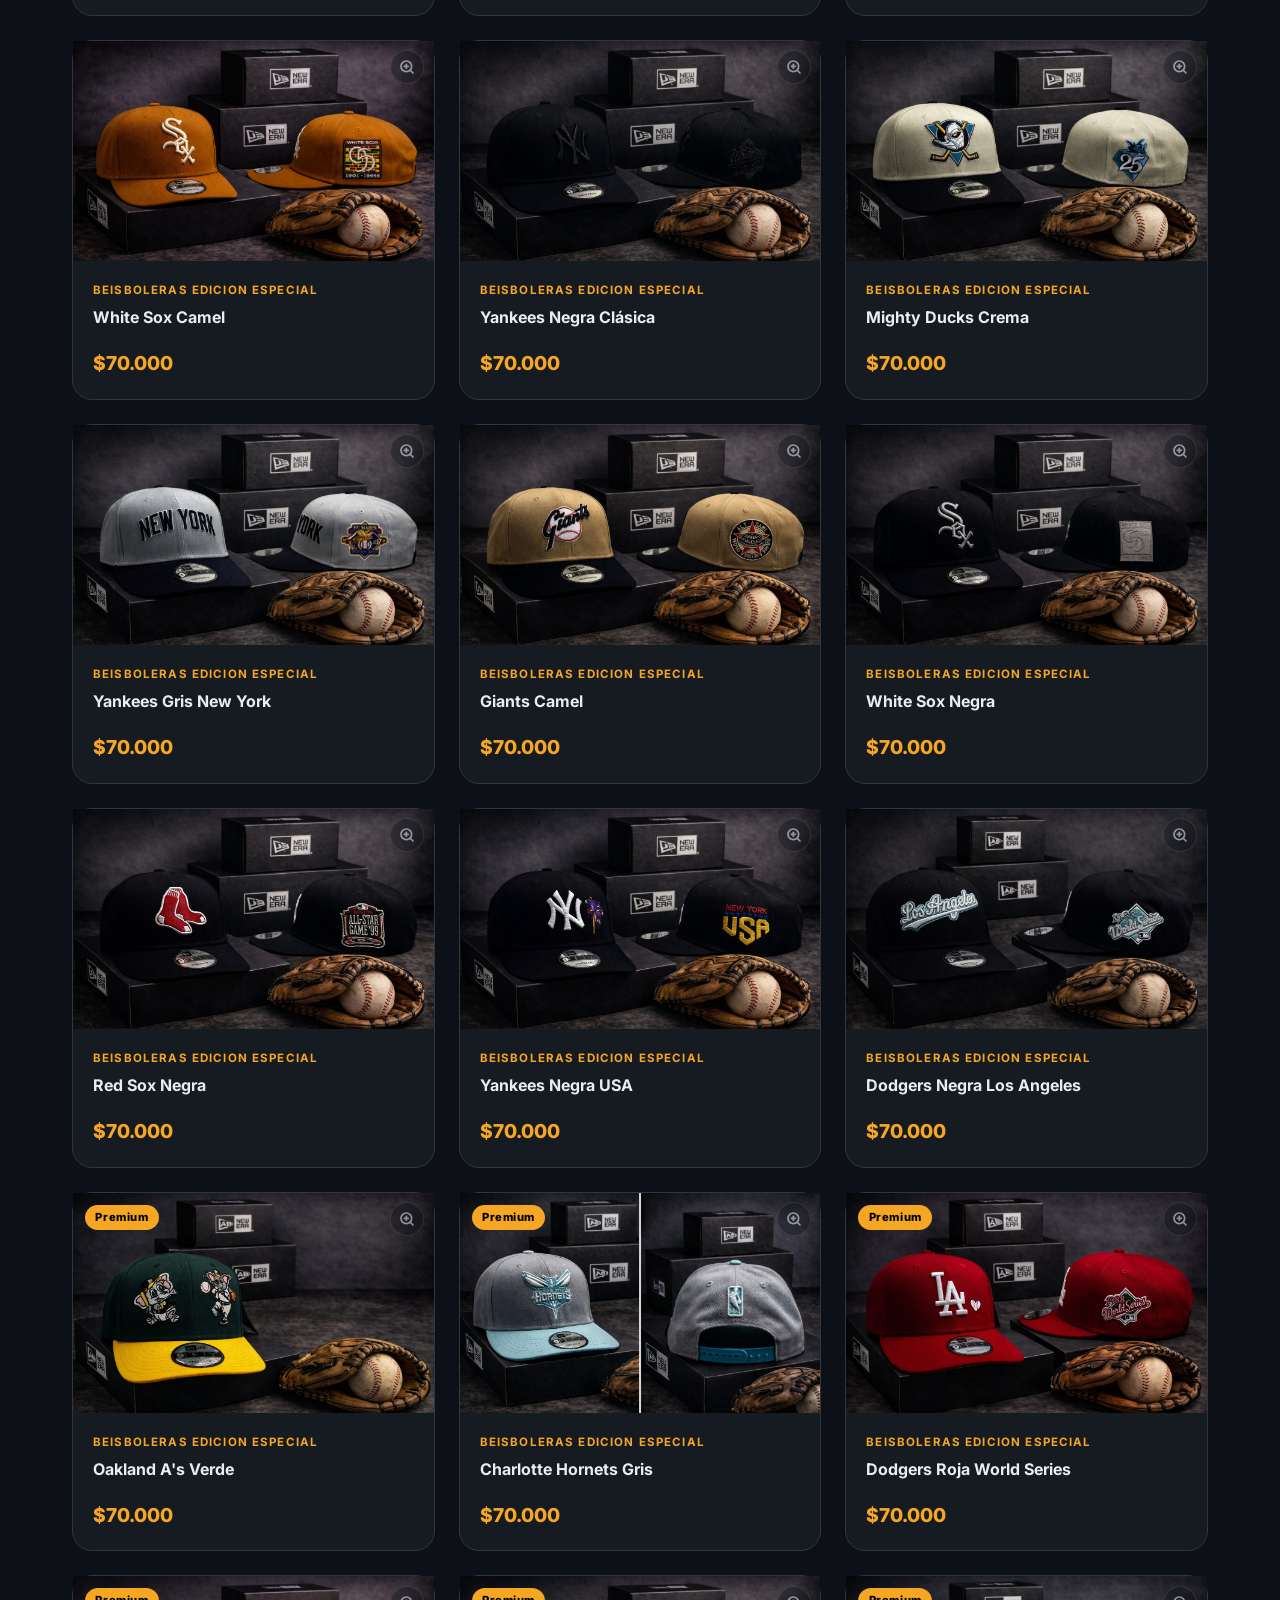
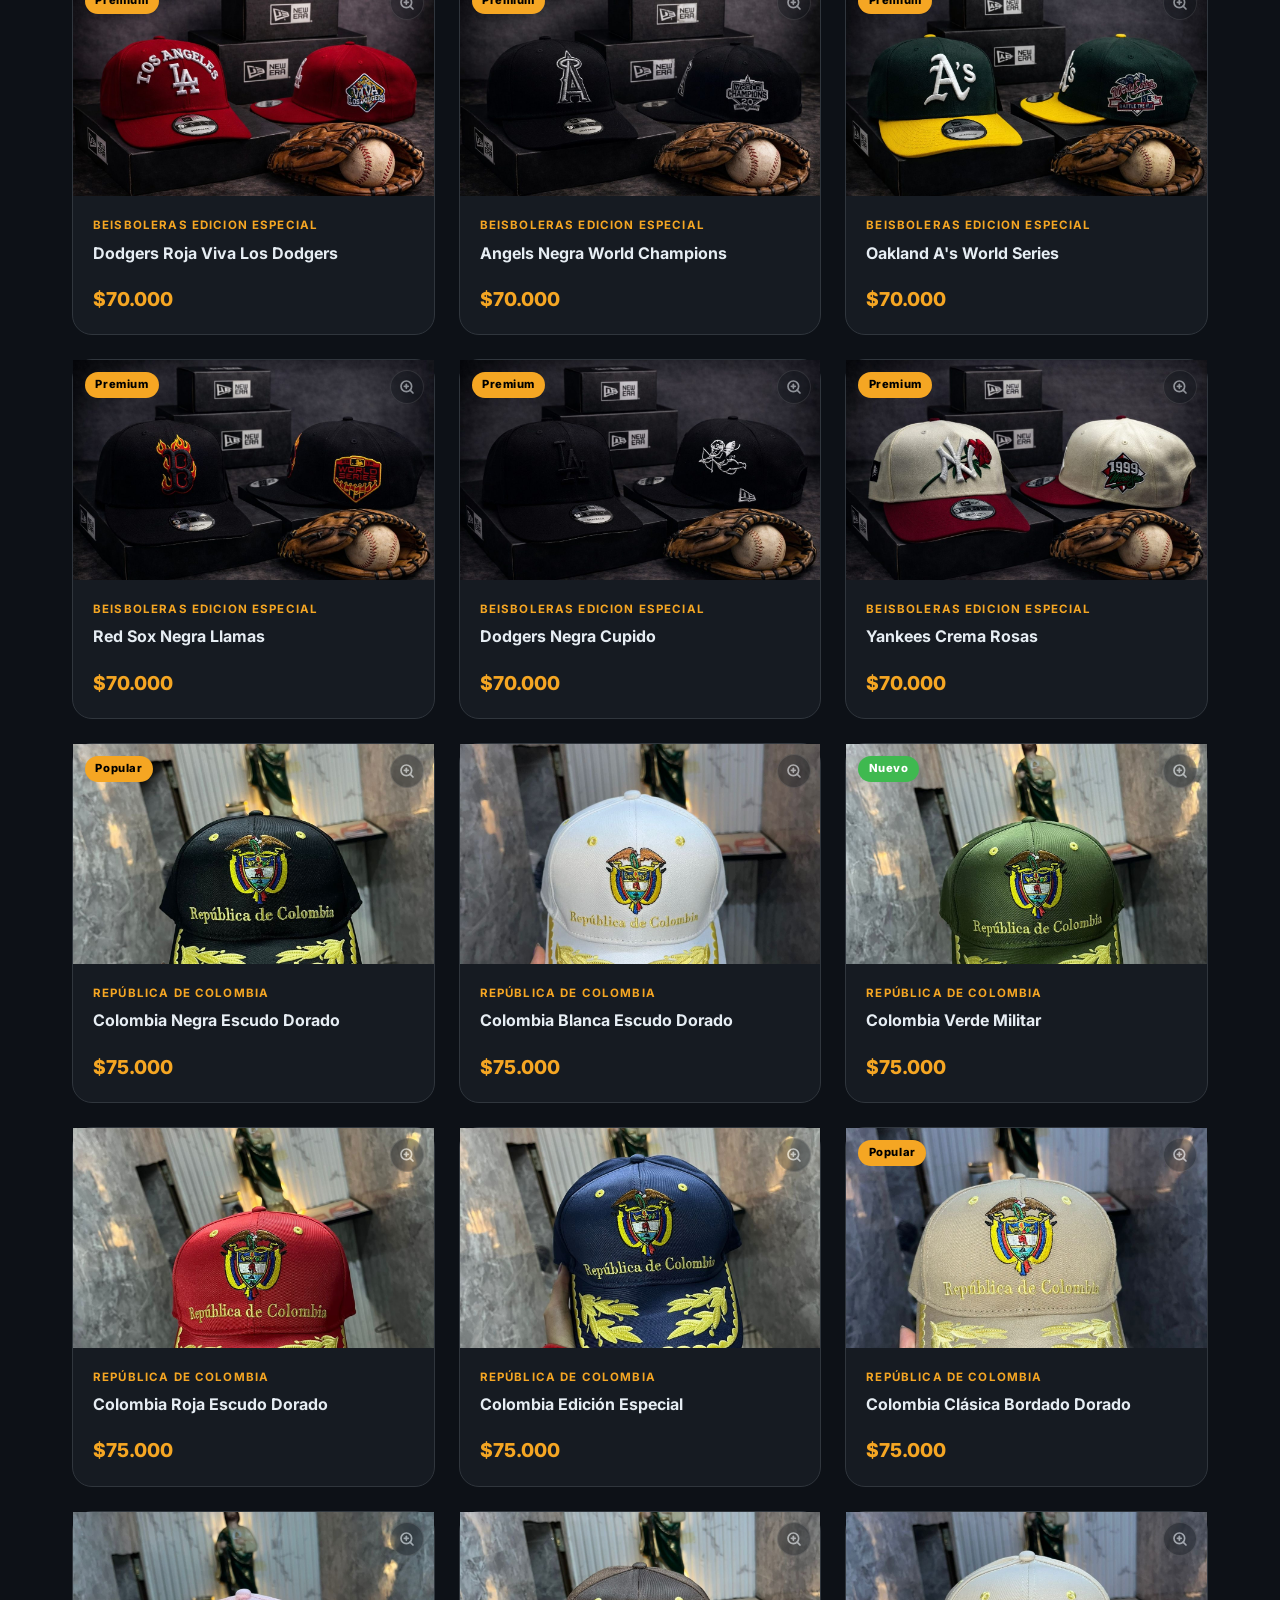
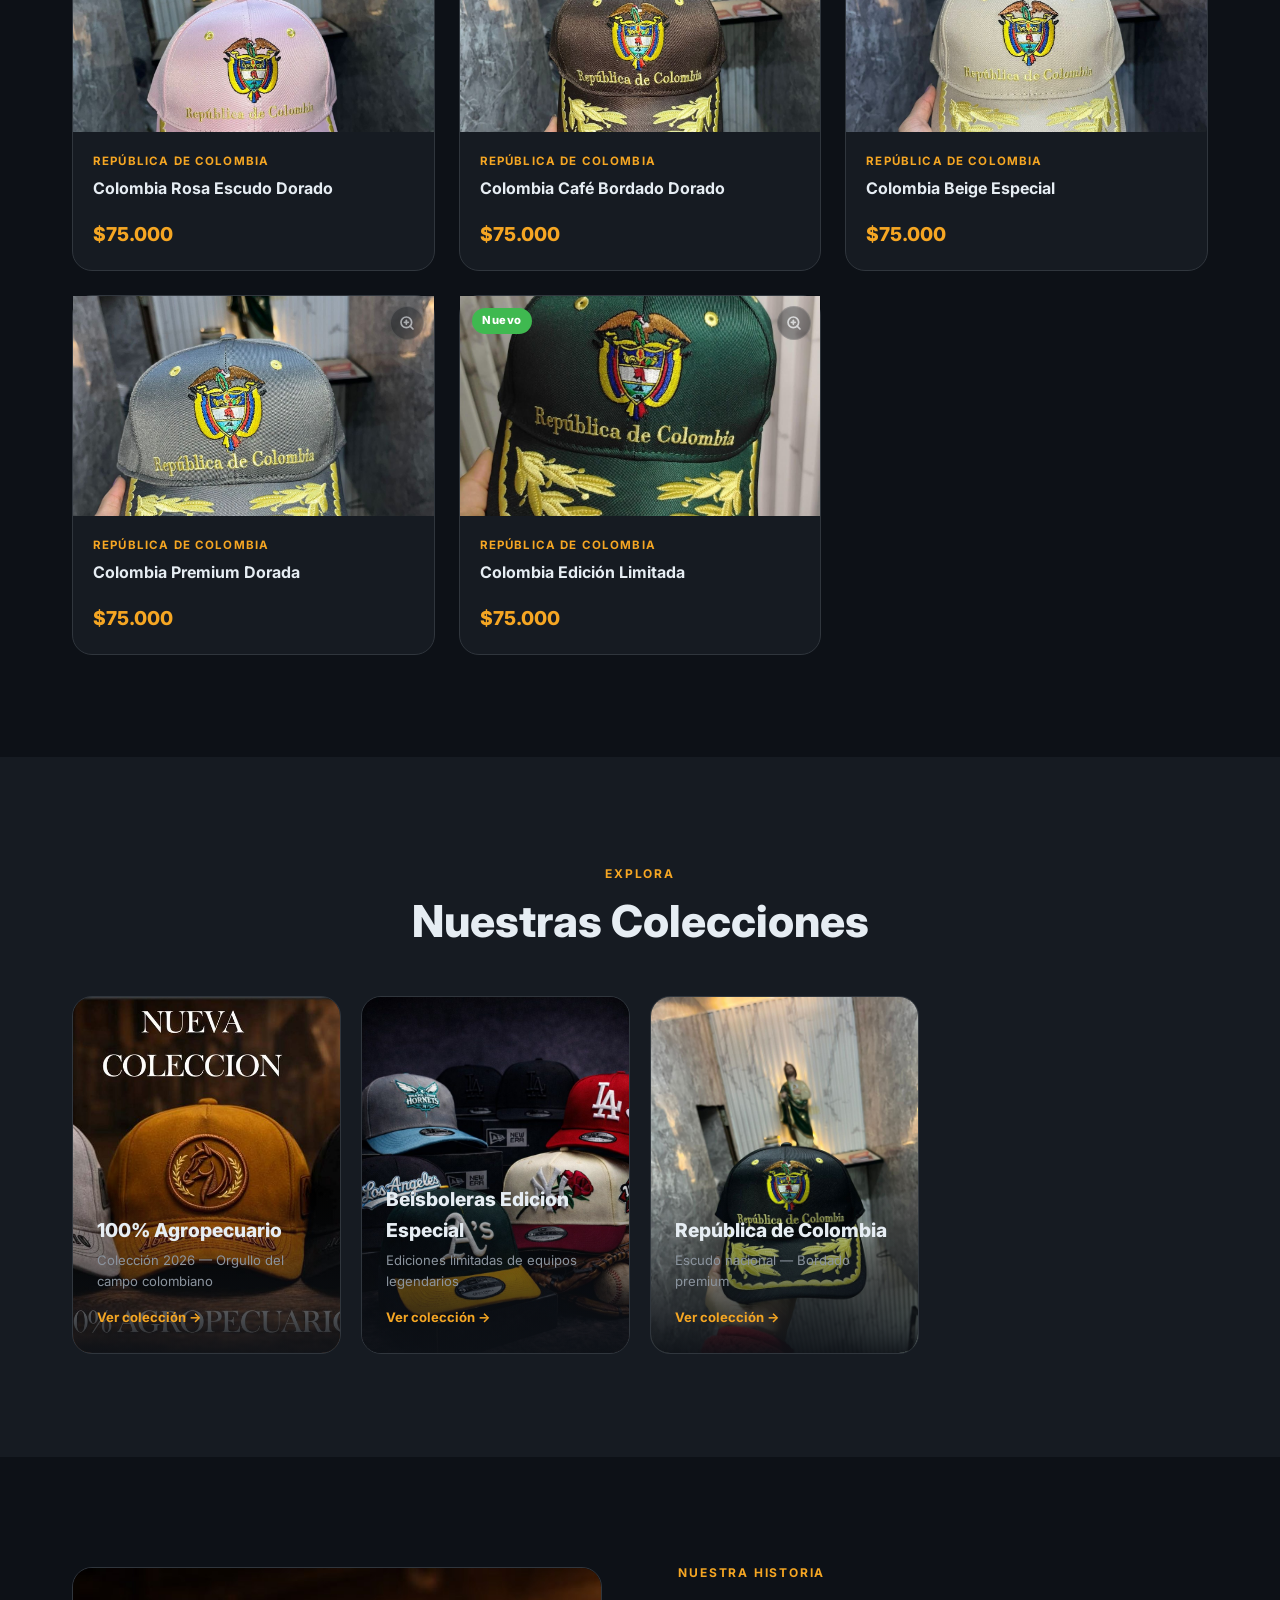
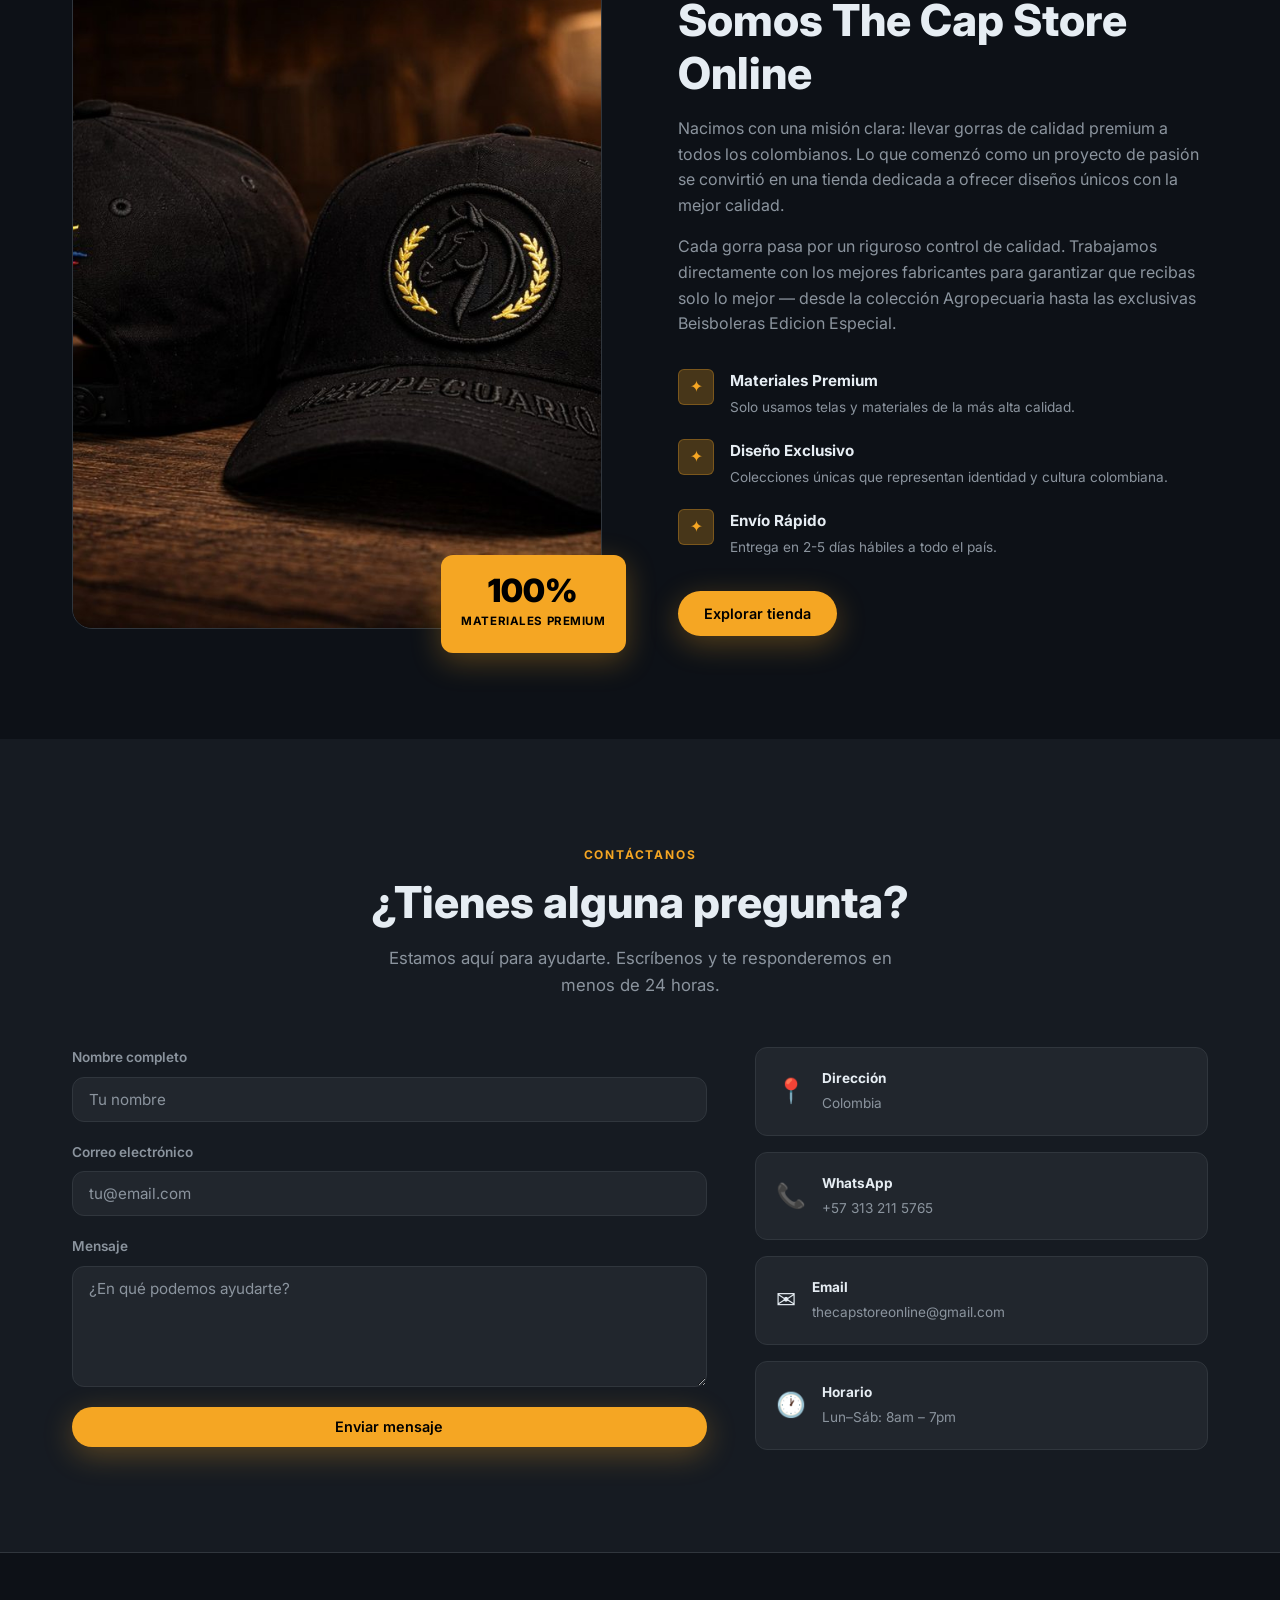
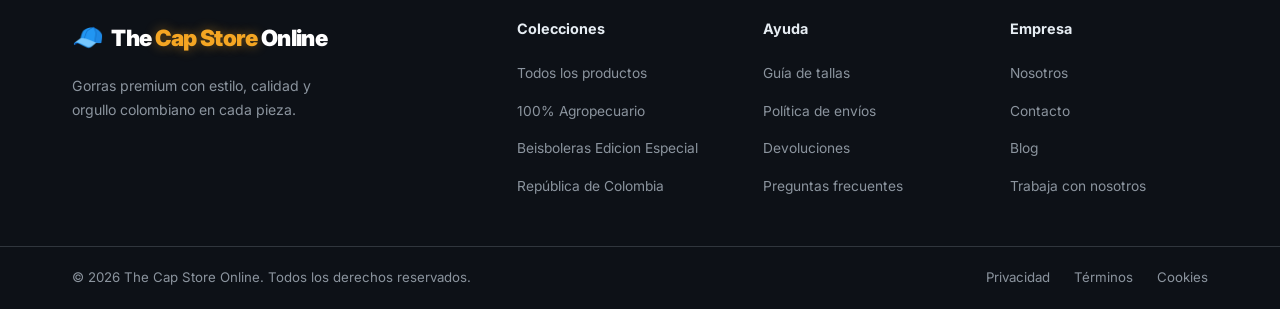
==== commit b4977806: "Corrige nombres de gorras Republica de Colombia que no coincidian con la foto - id 62 (foto rosa) de" ====
--- a/index.html
+++ b/index.html
@@ -664,11 +664,11 @@
 
         <article class="product-card" data-category="colombia" data-id="62">
           <div class="product-card__img">
-            <img src="images/colombia/colombia-cafe-escudo.jpeg" alt="Colombia Café Escudo" loading="lazy" />
-          </div>
-          <div class="product-card__body">
-            <p class="product-card__category">República de Colombia</p>
-            <h3 class="product-card__name">Colombia Café Escudo</h3>
+            <img src="images/colombia/colombia-cafe-escudo.jpeg" alt="Colombia Rosa Escudo Dorado" loading="lazy" />
+          </div>
+          <div class="product-card__body">
+            <p class="product-card__category">República de Colombia</p>
+            <h3 class="product-card__name">Colombia Rosa Escudo Dorado</h3>
             <div class="product-card__footer">
               <span class="product-card__price">$75.000</span>
               </div>
@@ -677,11 +677,11 @@
 
         <article class="product-card" data-category="colombia" data-id="63">
           <div class="product-card__img">
-            <img src="images/colombia/colombia-blanca-bordada.jpeg" alt="Colombia Blanca Bordada" loading="lazy" />
-          </div>
-          <div class="product-card__body">
-            <p class="product-card__category">República de Colombia</p>
-            <h3 class="product-card__name">Colombia Blanca Bordada</h3>
+            <img src="images/colombia/colombia-blanca-bordada.jpeg" alt="Colombia Café Bordado Dorado" loading="lazy" />
+          </div>
+          <div class="product-card__body">
+            <p class="product-card__category">República de Colombia</p>
+            <h3 class="product-card__name">Colombia Café Bordado Dorado</h3>
             <div class="product-card__footer">
               <span class="product-card__price">$75.000</span>
               </div>
@@ -690,11 +690,11 @@
 
         <article class="product-card" data-category="colombia" data-id="64">
           <div class="product-card__img">
-            <img src="images/colombia/colombia-tricolor-especial.jpeg" alt="Colombia Tricolor Especial" loading="lazy" />
-          </div>
-          <div class="product-card__body">
-            <p class="product-card__category">República de Colombia</p>
-            <h3 class="product-card__name">Colombia Tricolor Especial</h3>
+            <img src="images/colombia/colombia-tricolor-especial.jpeg" alt="Colombia Beige Especial" loading="lazy" />
+          </div>
+          <div class="product-card__body">
+            <p class="product-card__category">República de Colombia</p>
+            <h3 class="product-card__name">Colombia Beige Especial</h3>
             <div class="product-card__footer">
               <span class="product-card__price">$75.000</span>
               </div>
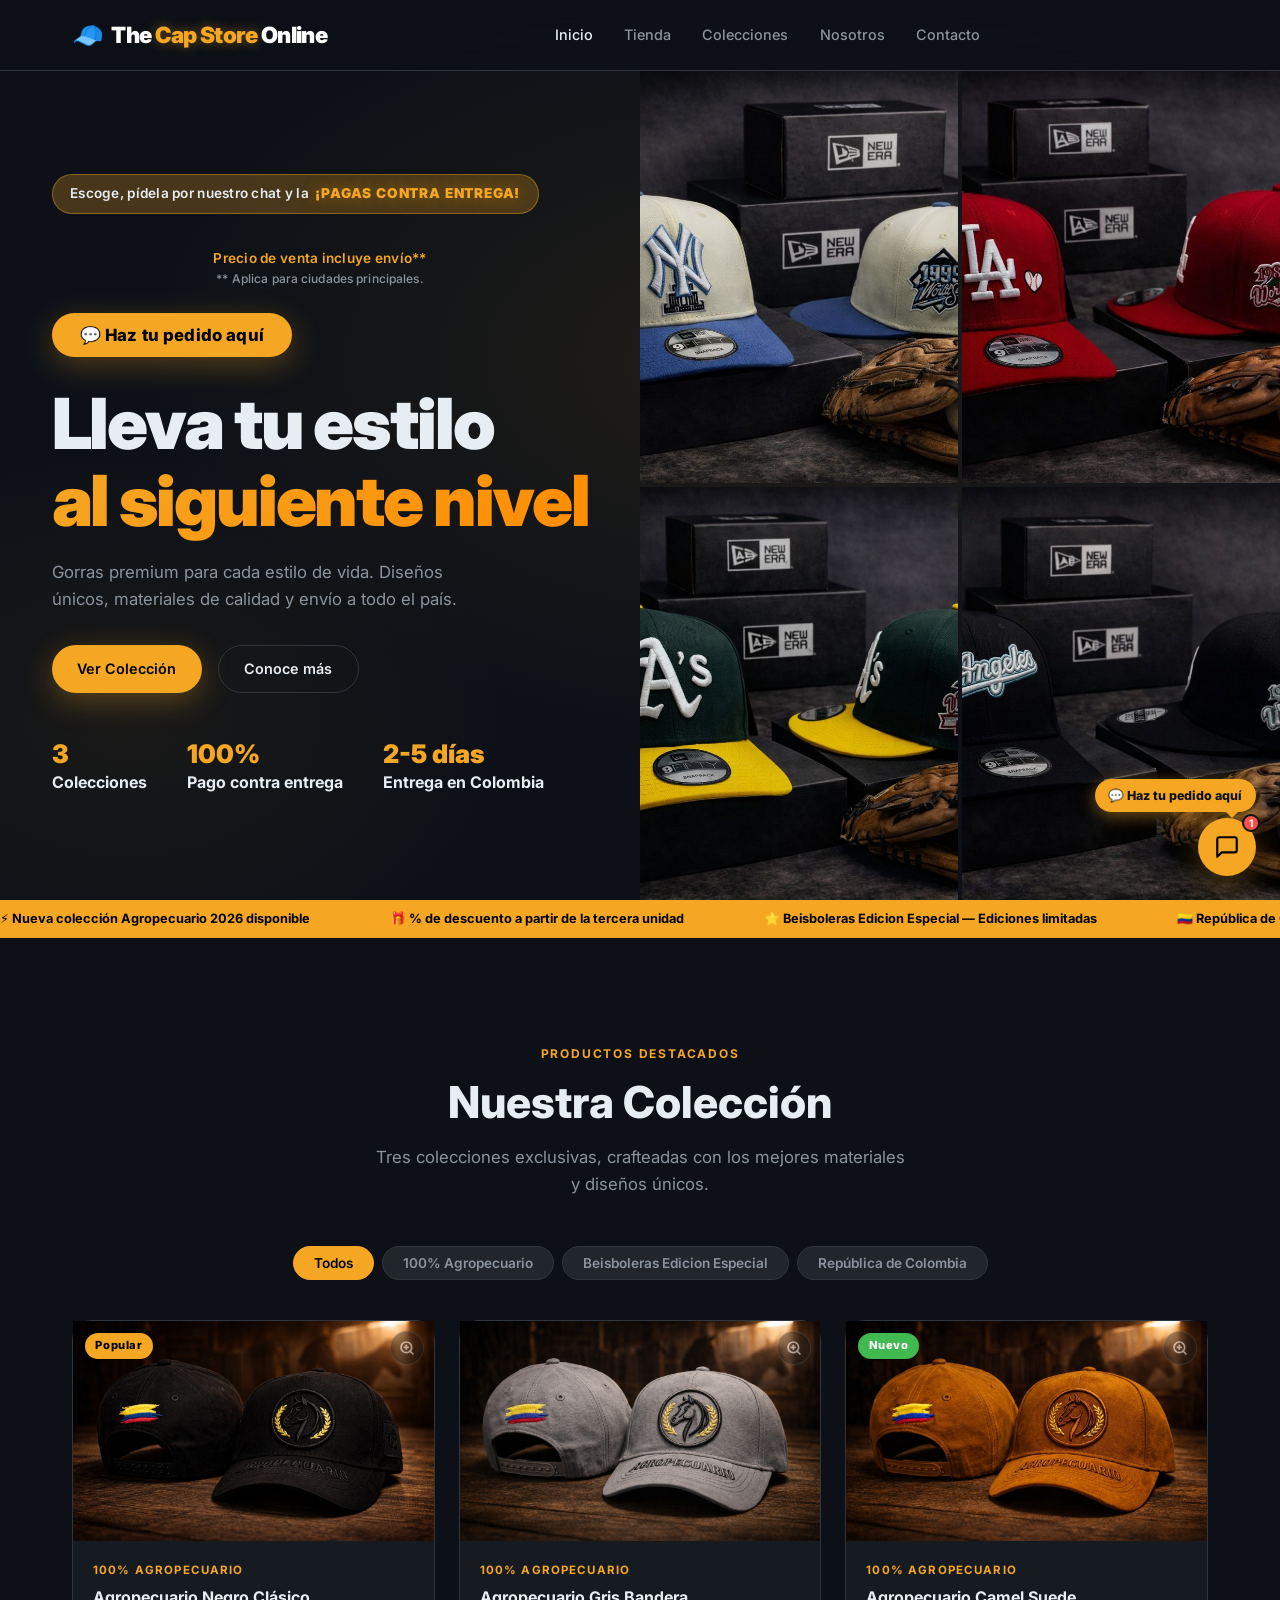
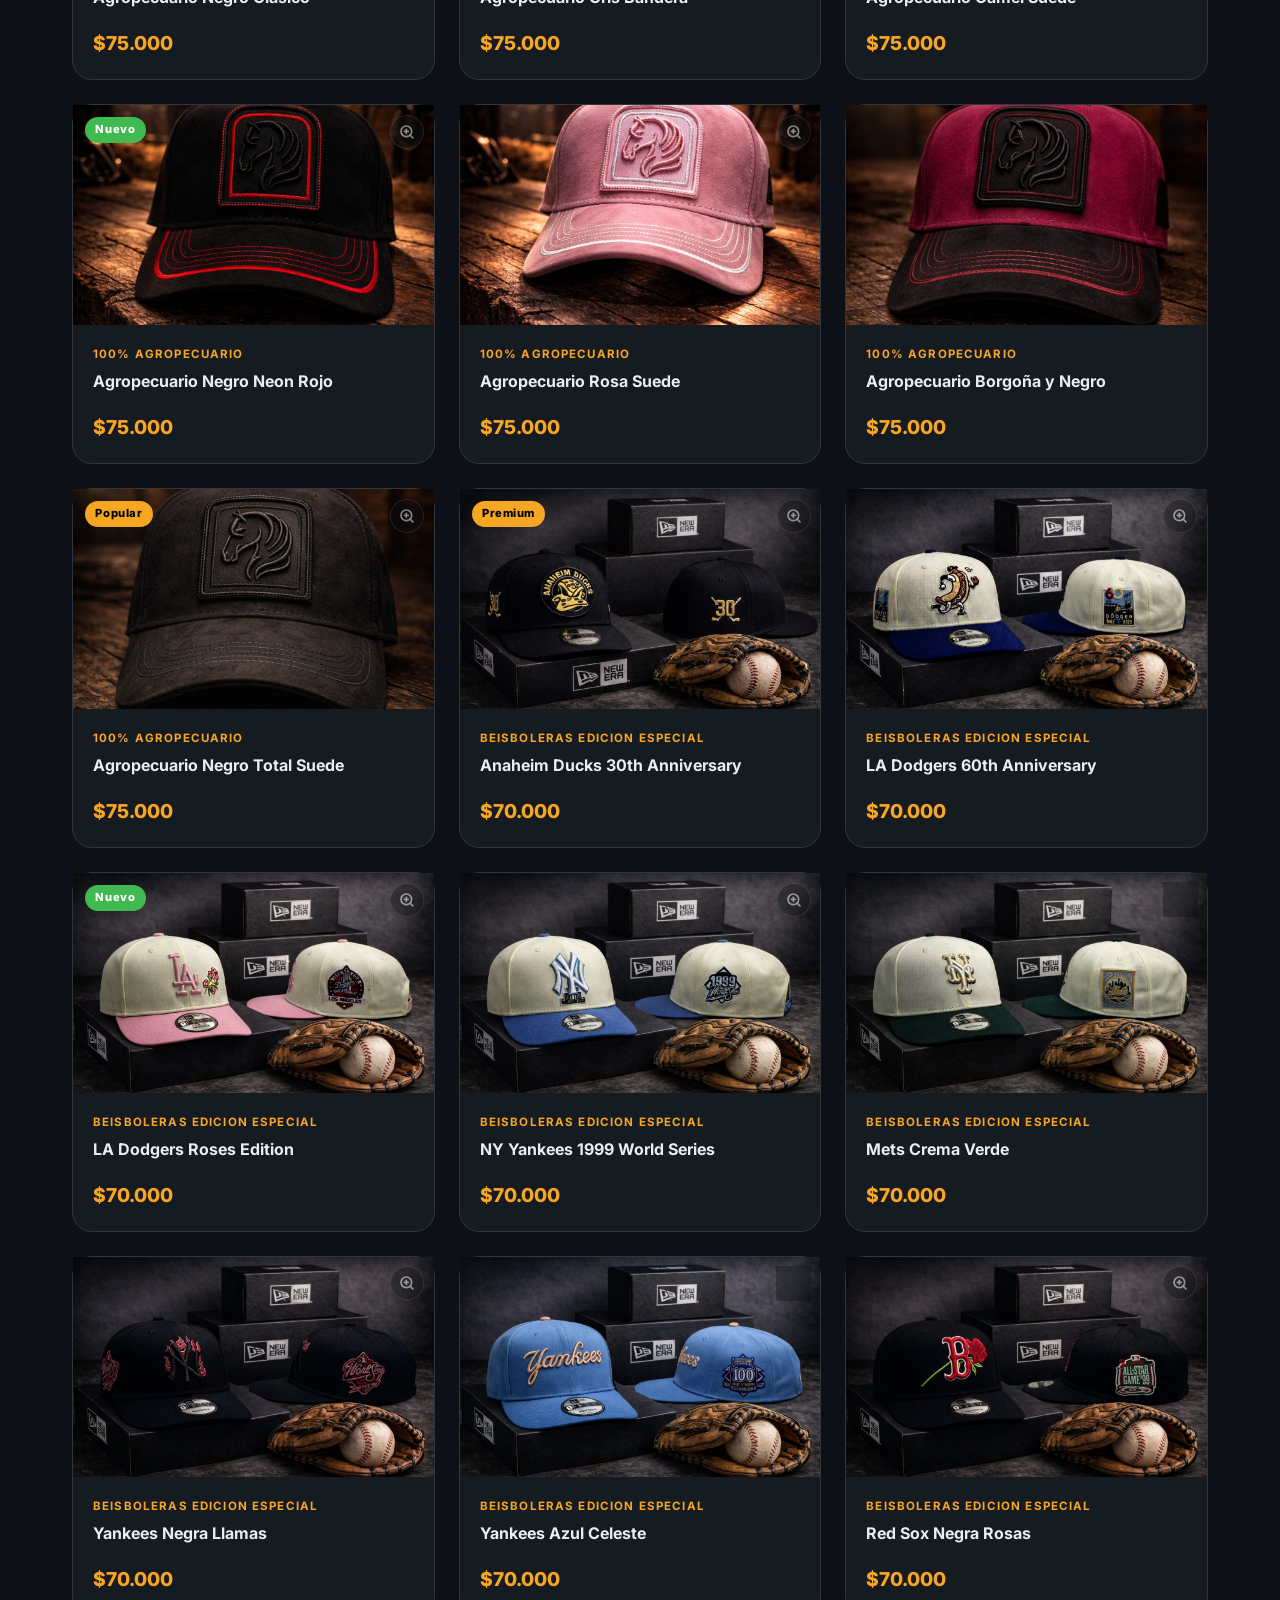
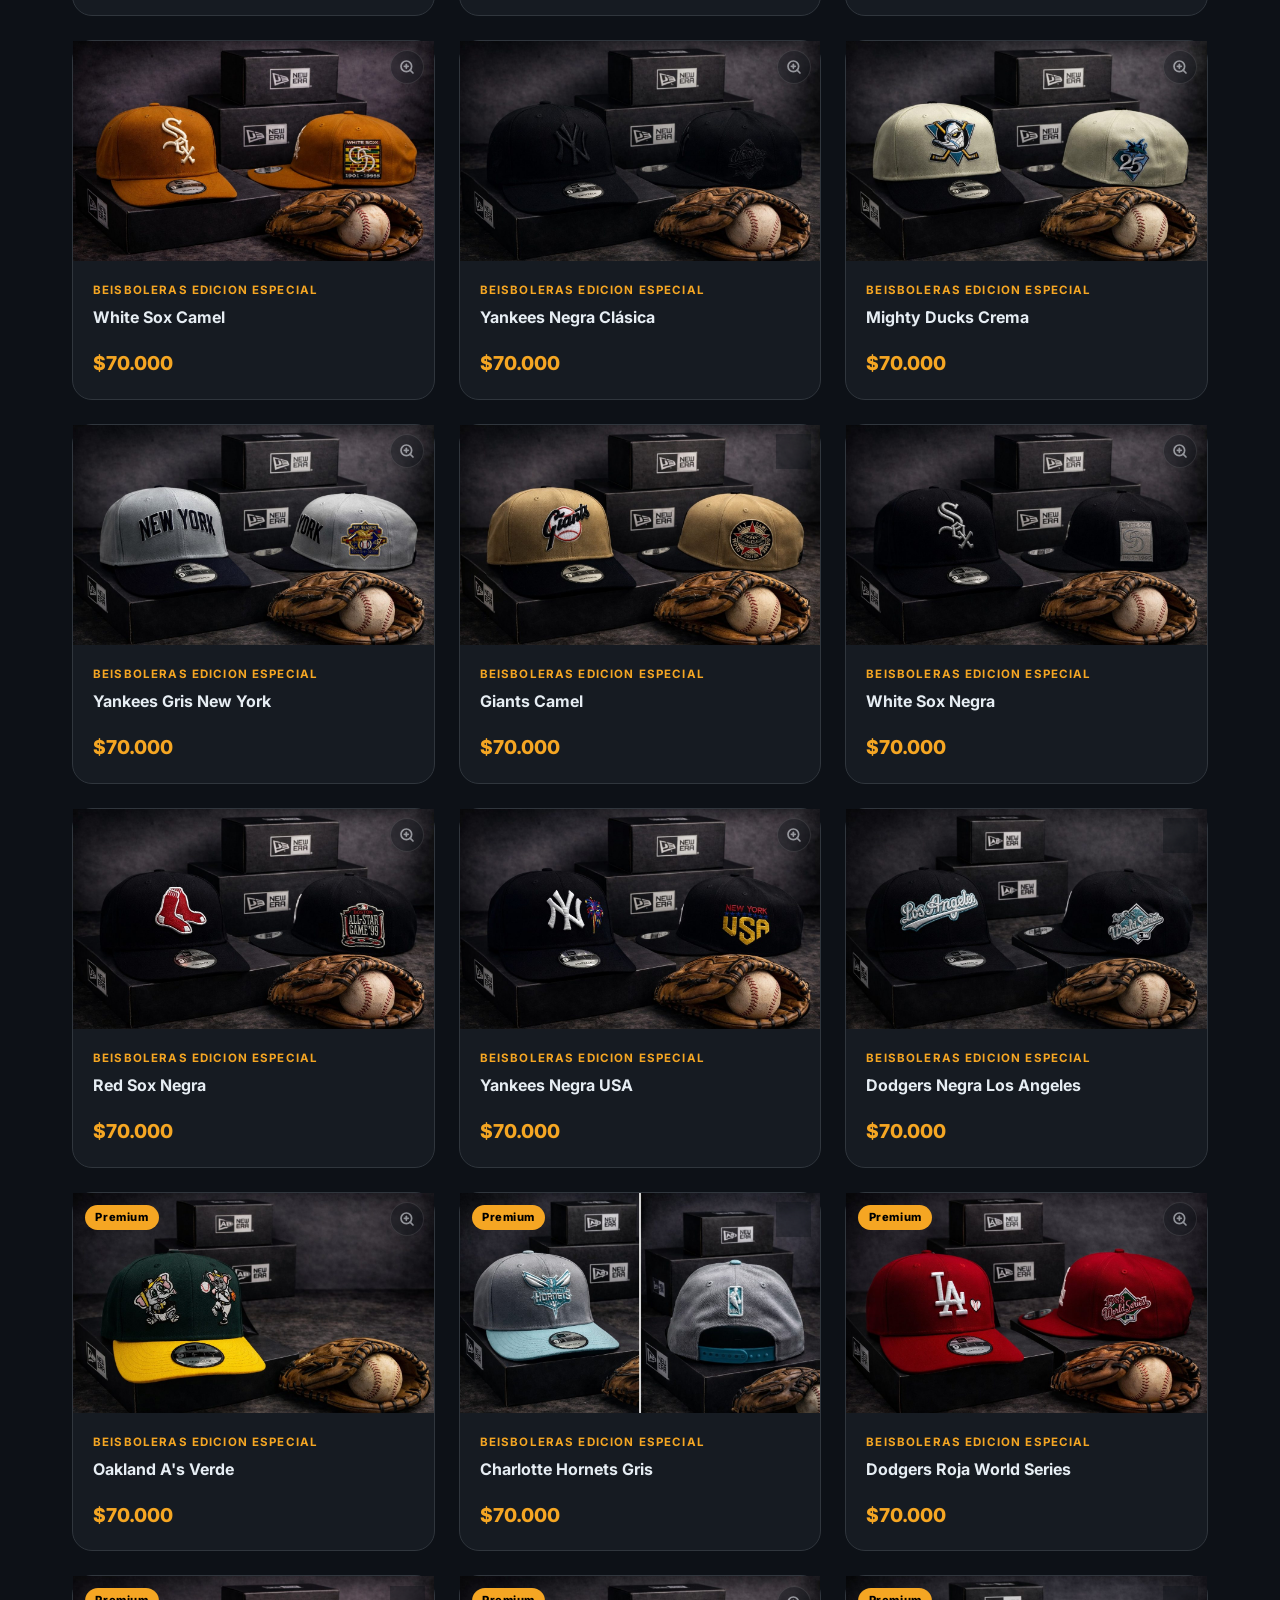
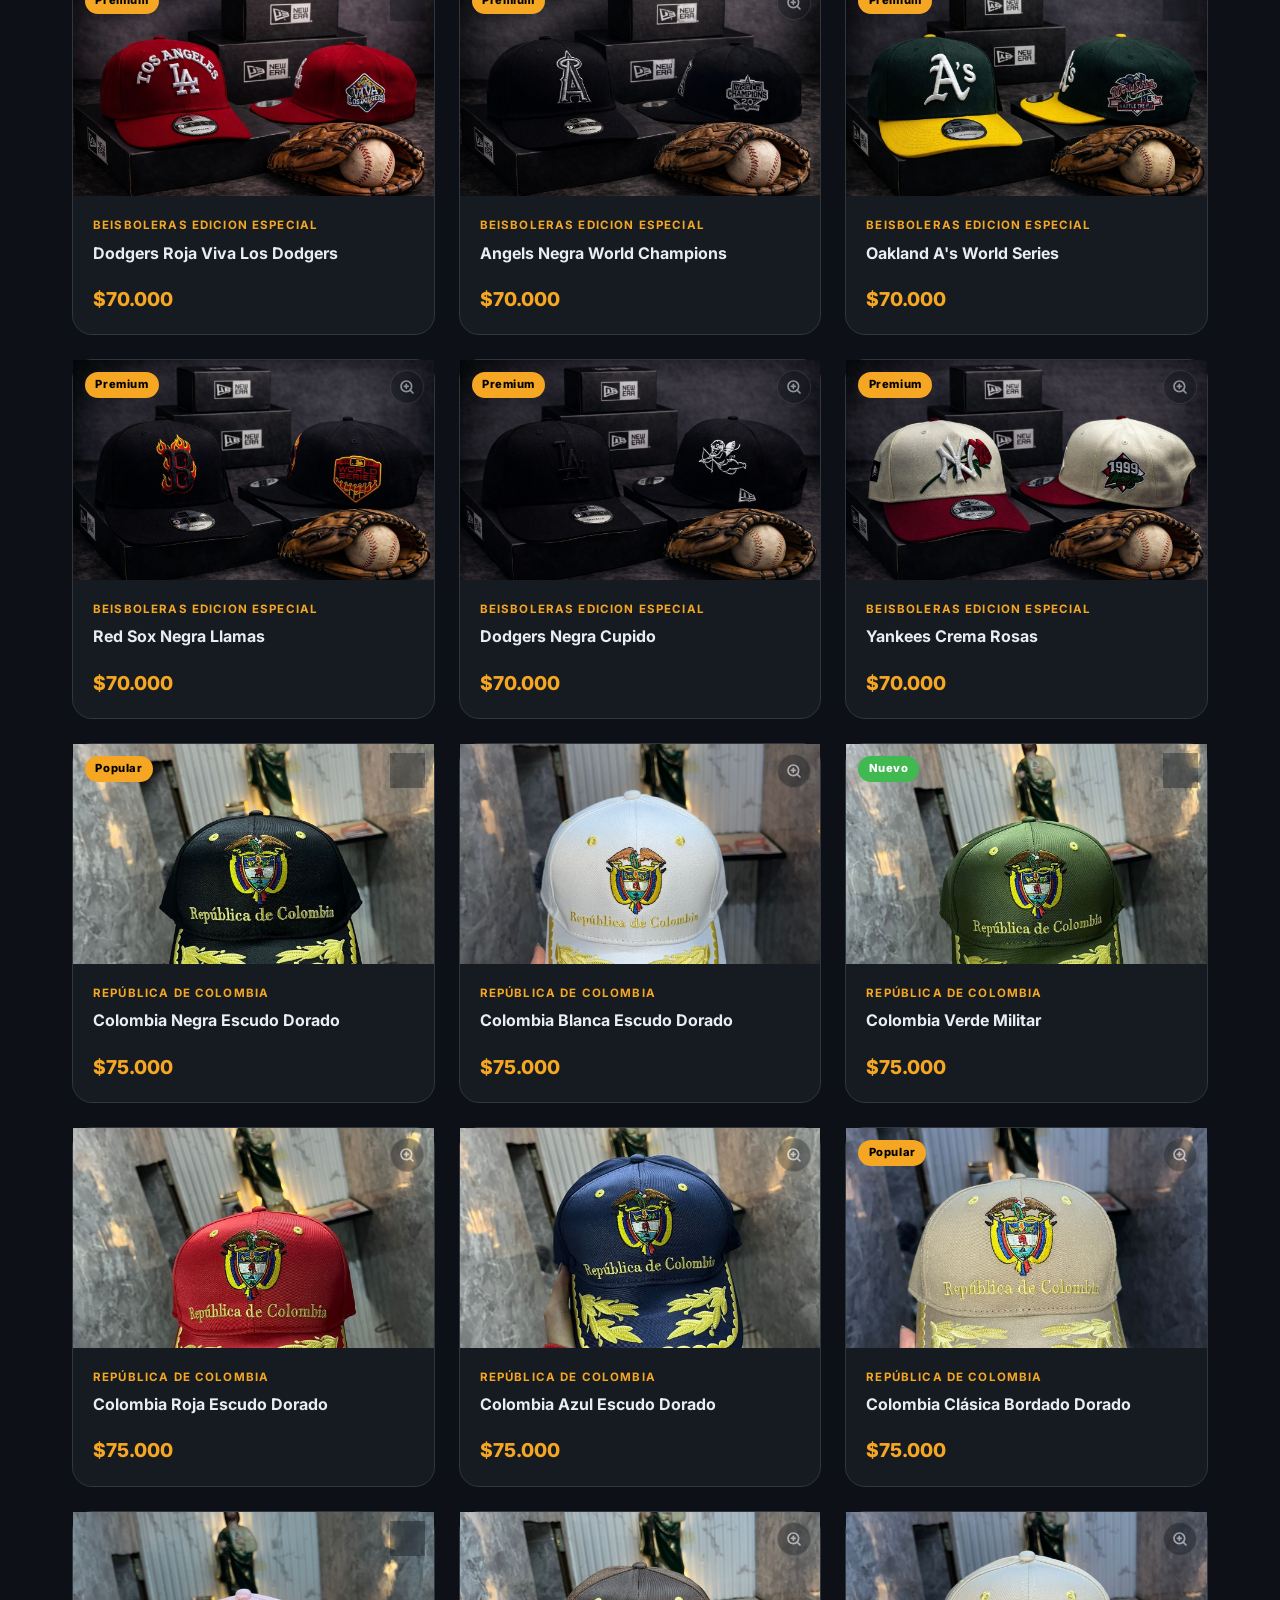
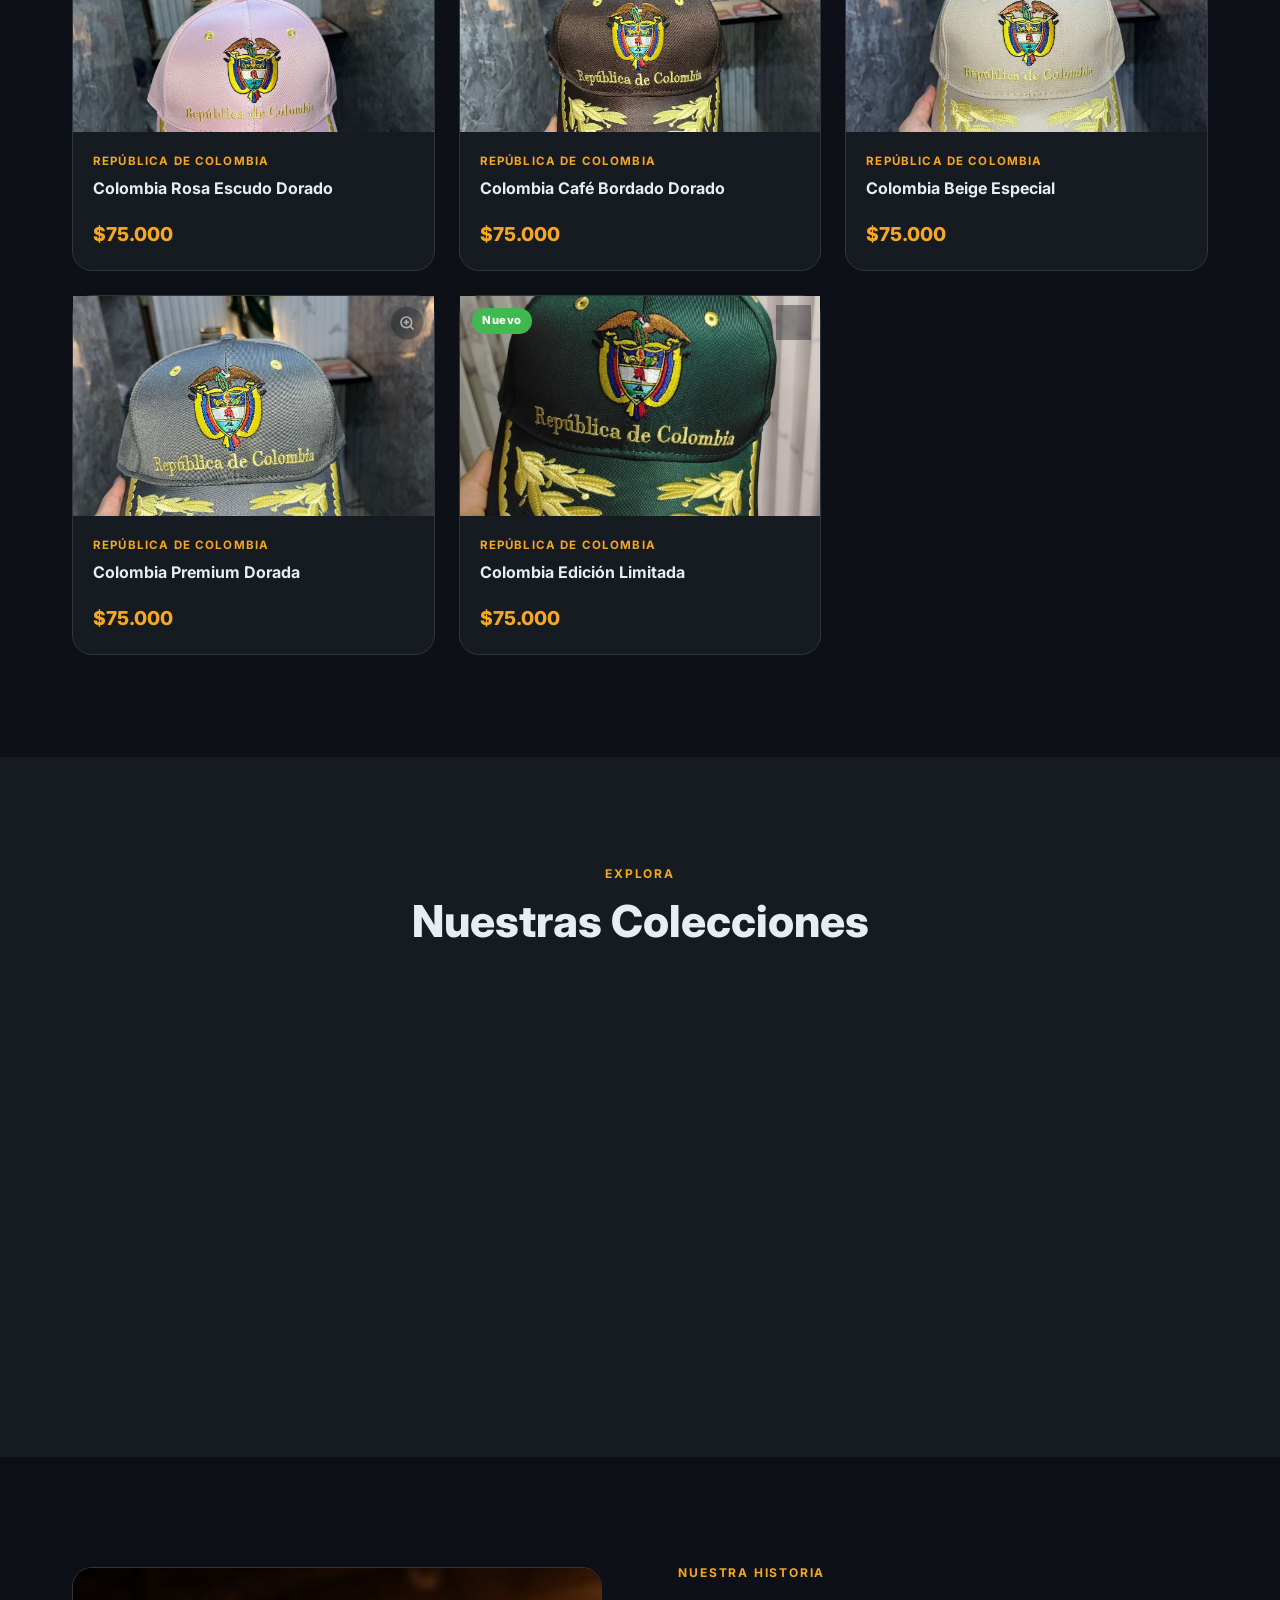
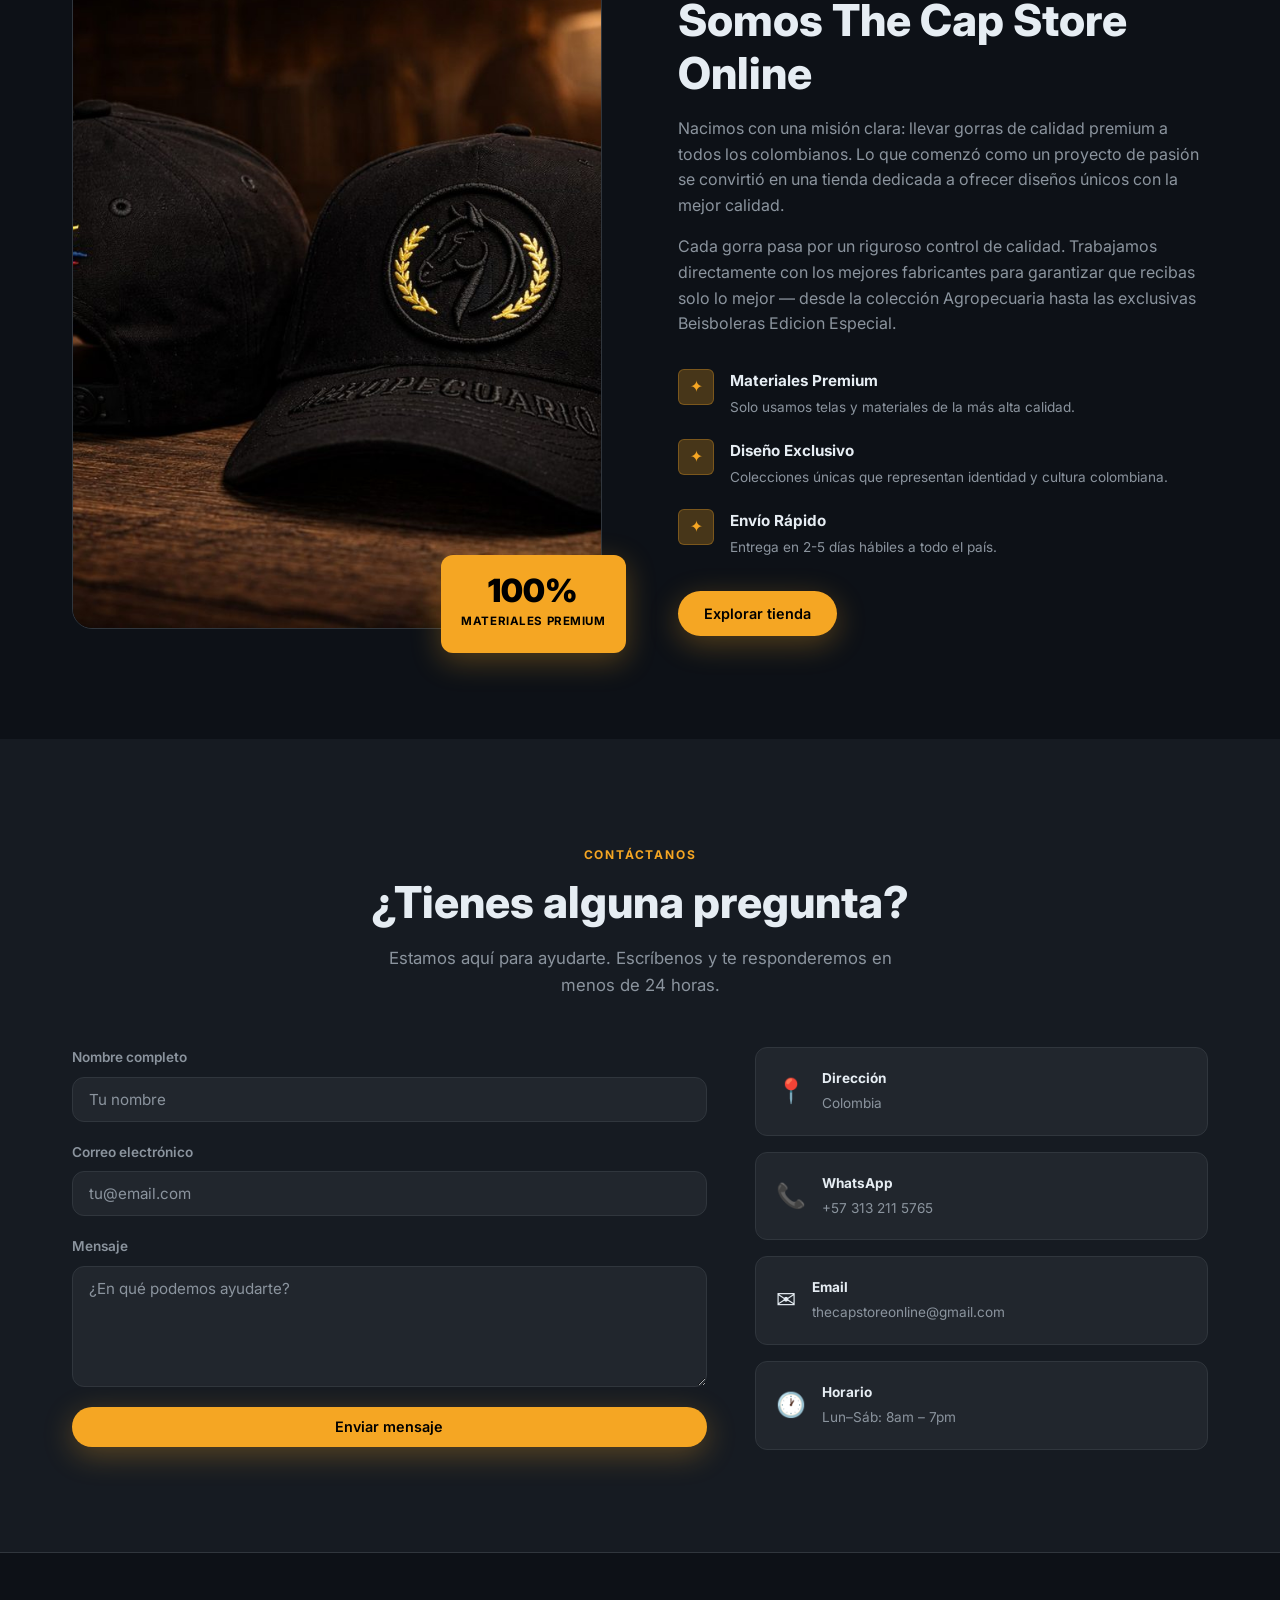
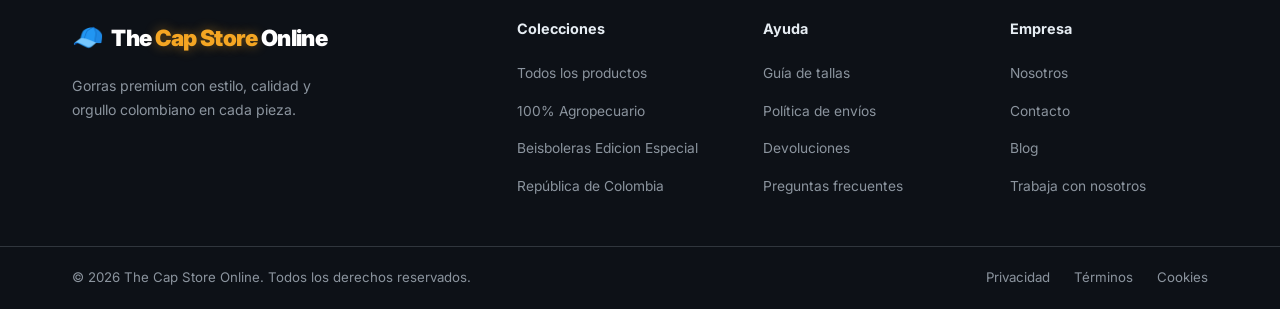
==== commit 33d11880: "Corrige nombre "Colombia Edicion Especial" -> "Azul Escudo Dorado" La foto muestra una gorra azul ma" ====
--- a/index.html
+++ b/index.html
@@ -637,11 +637,11 @@
 
         <article class="product-card" data-category="colombia" data-id="19">
           <div class="product-card__img">
-            <img src="images/colombia/colombia-edicion-especial.jpeg" alt="República de Colombia Edición Especial" loading="lazy" />
-          </div>
-          <div class="product-card__body">
-            <p class="product-card__category">República de Colombia</p>
-            <h3 class="product-card__name">Colombia Edición Especial</h3>
+            <img src="images/colombia/colombia-edicion-especial.jpeg" alt="Colombia Azul Escudo Dorado" loading="lazy" />
+          </div>
+          <div class="product-card__body">
+            <p class="product-card__category">República de Colombia</p>
+            <h3 class="product-card__name">Colombia Azul Escudo Dorado</h3>
             <div class="product-card__footer">
               <span class="product-card__price">$75.000</span>
               </div>
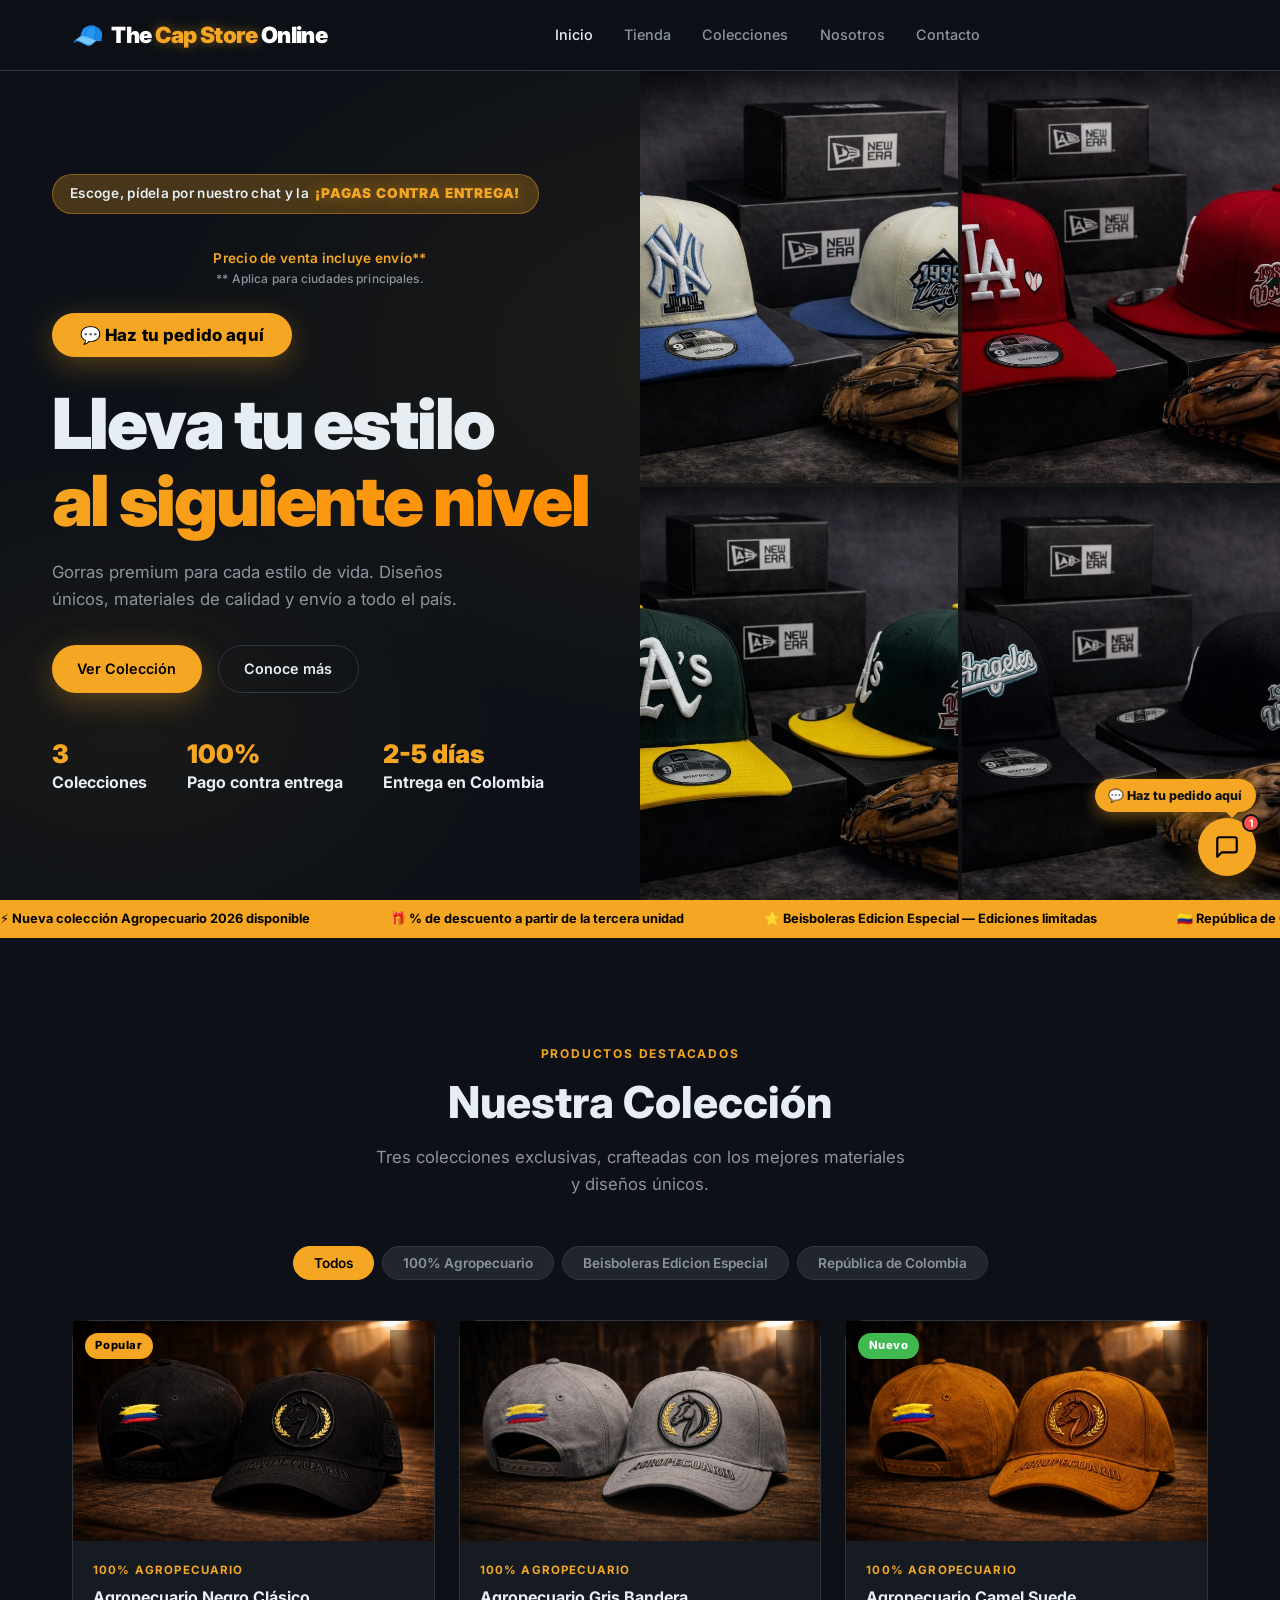
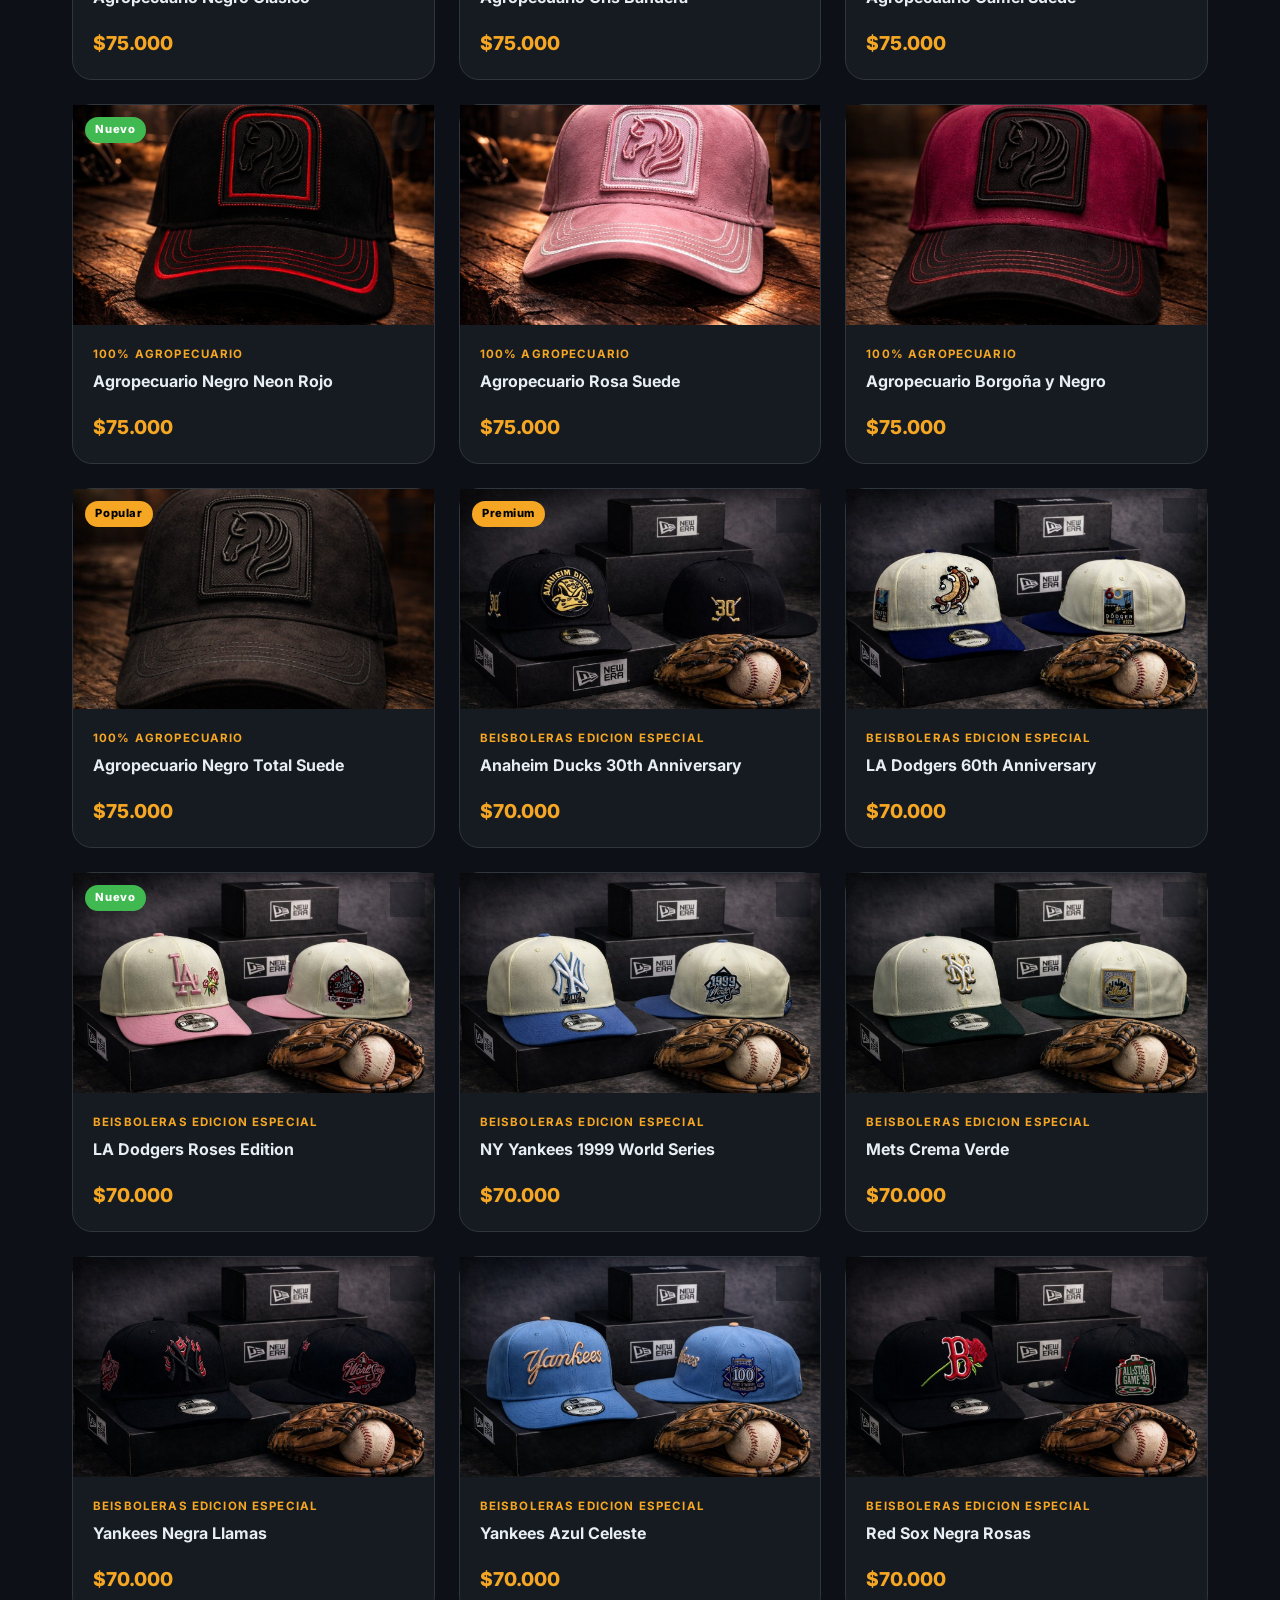
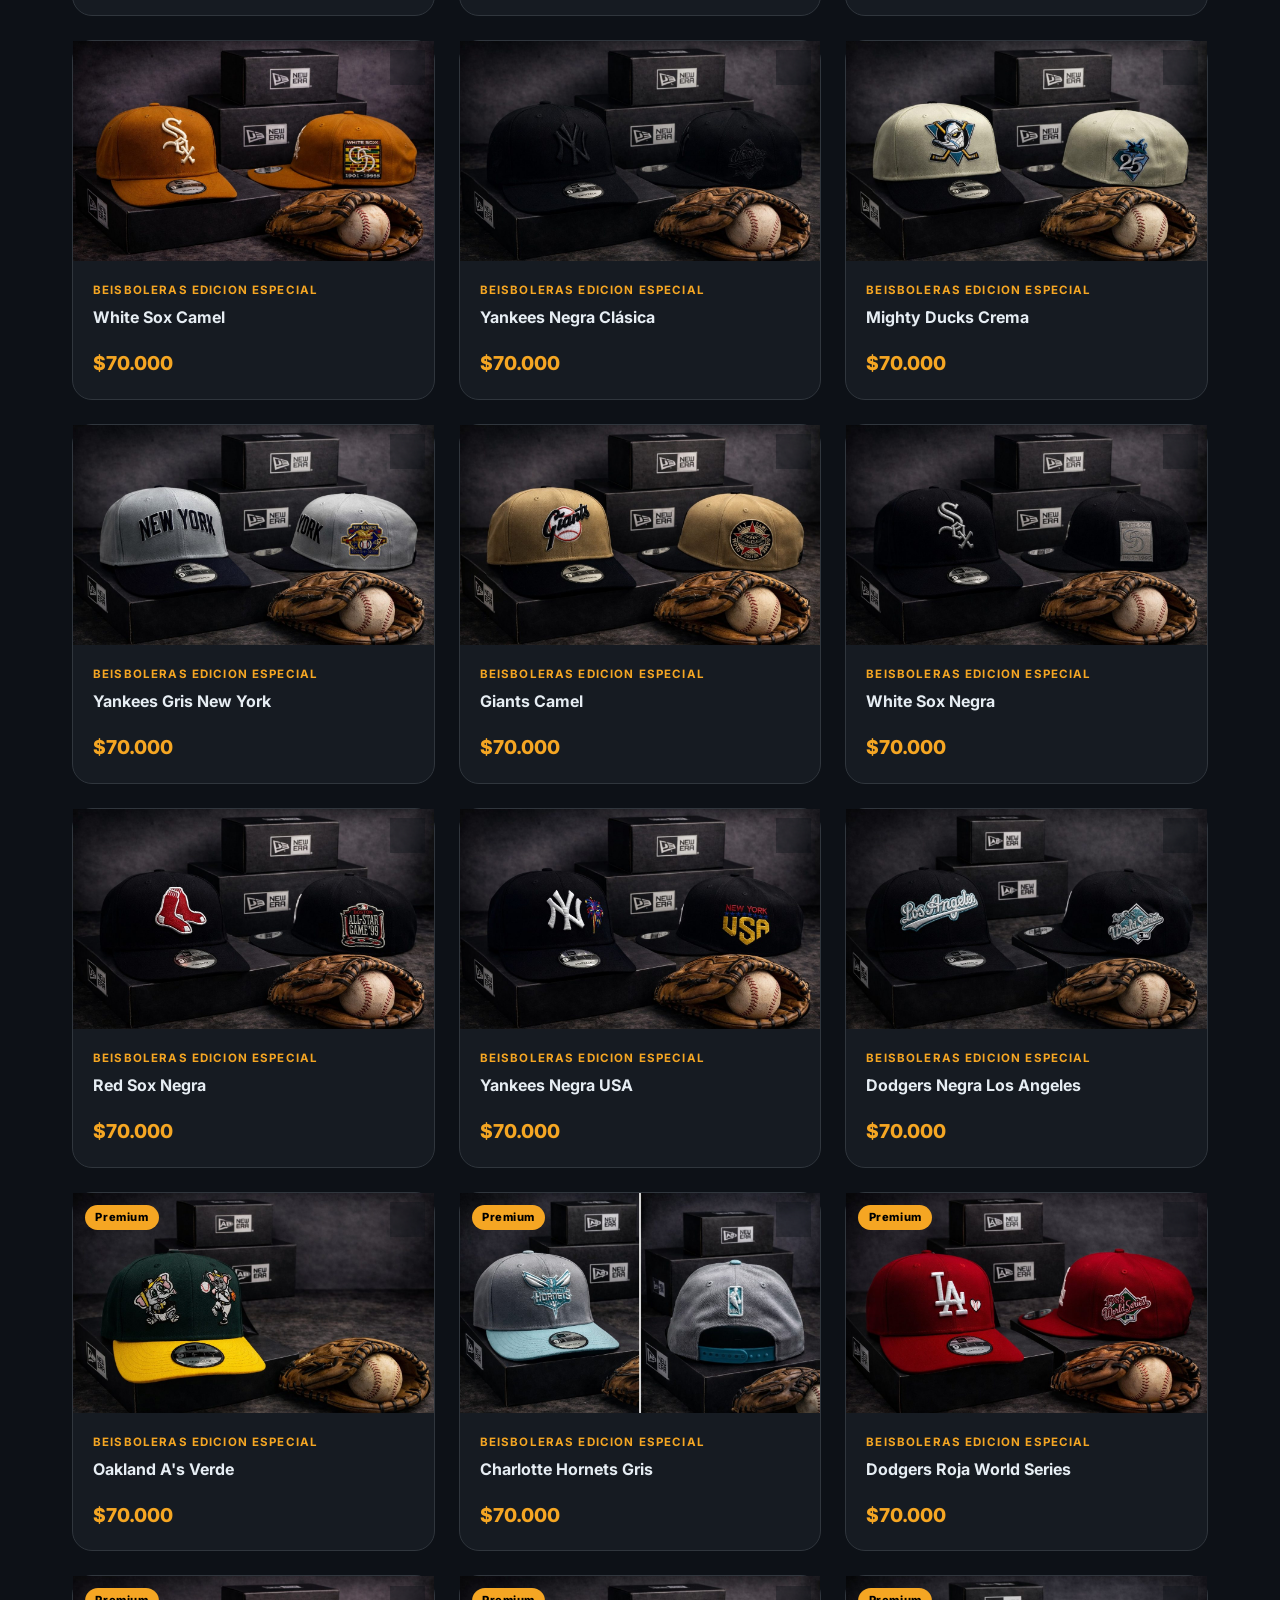
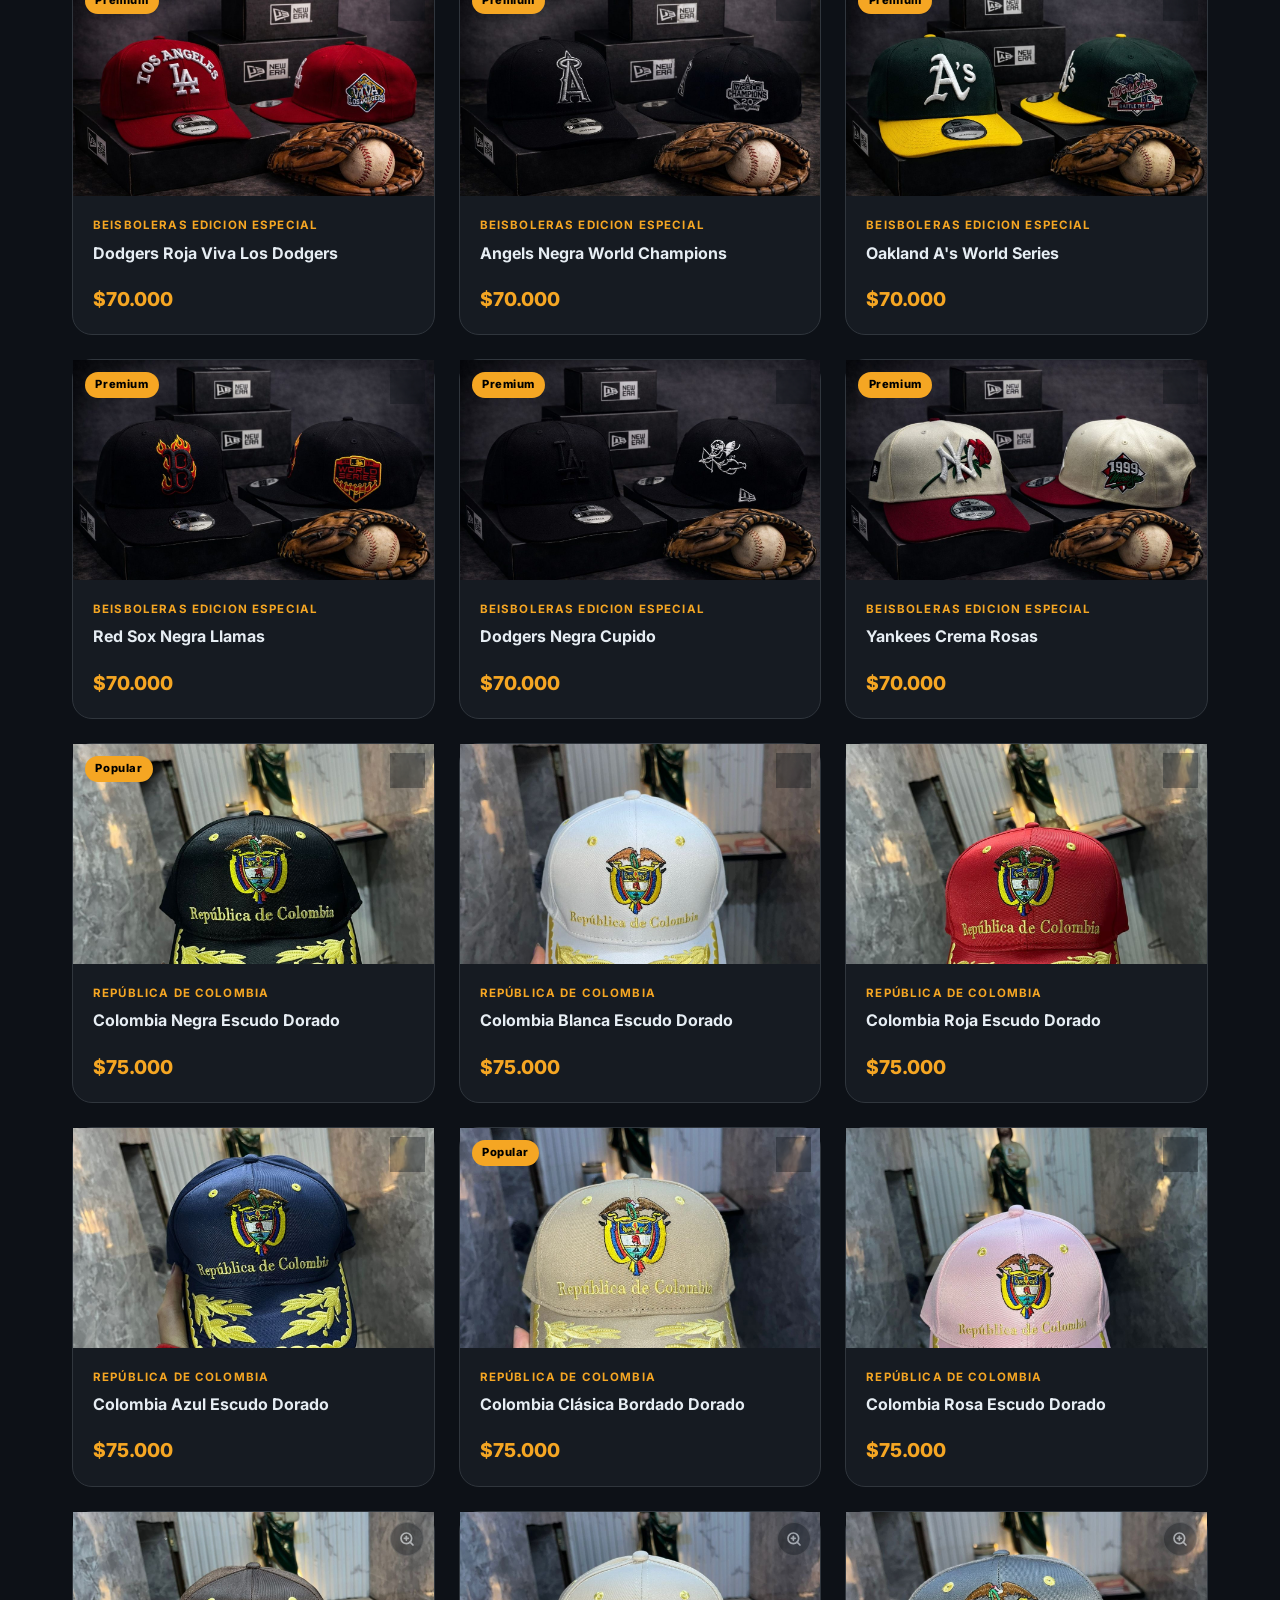
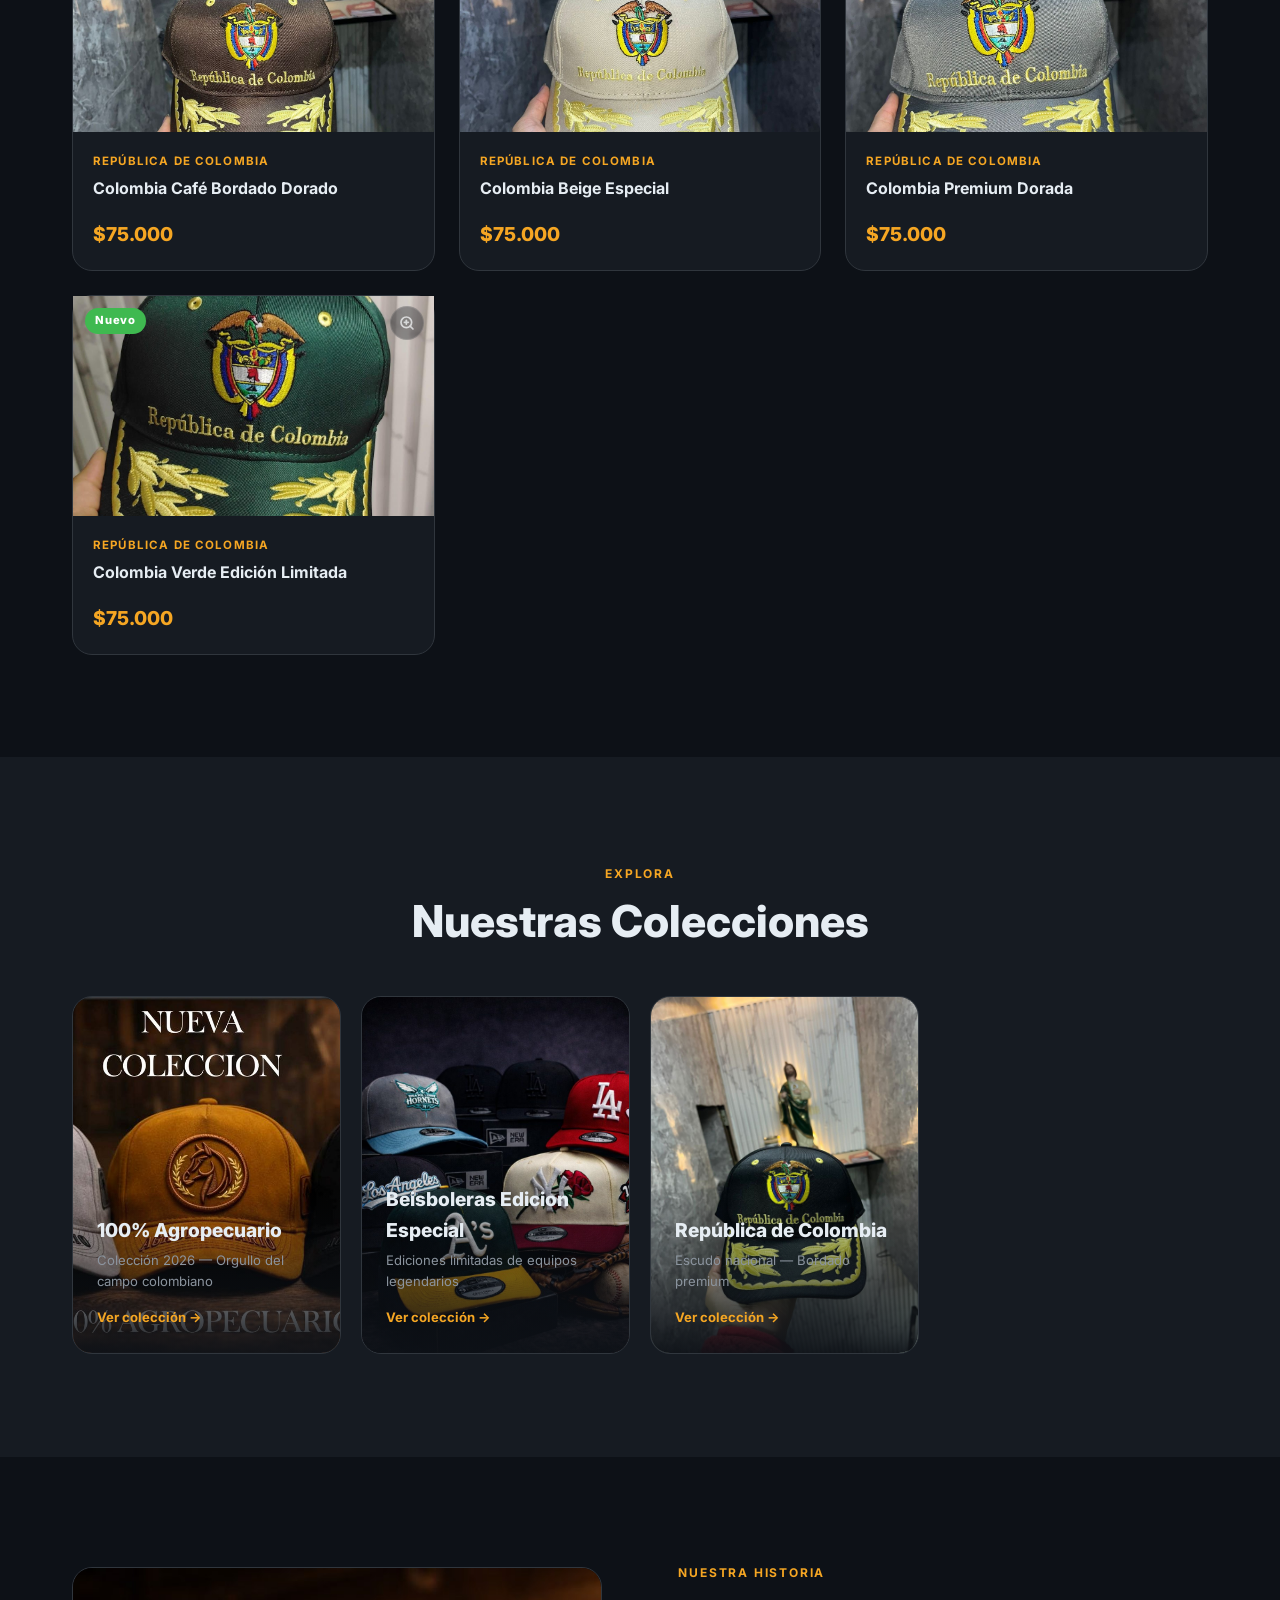
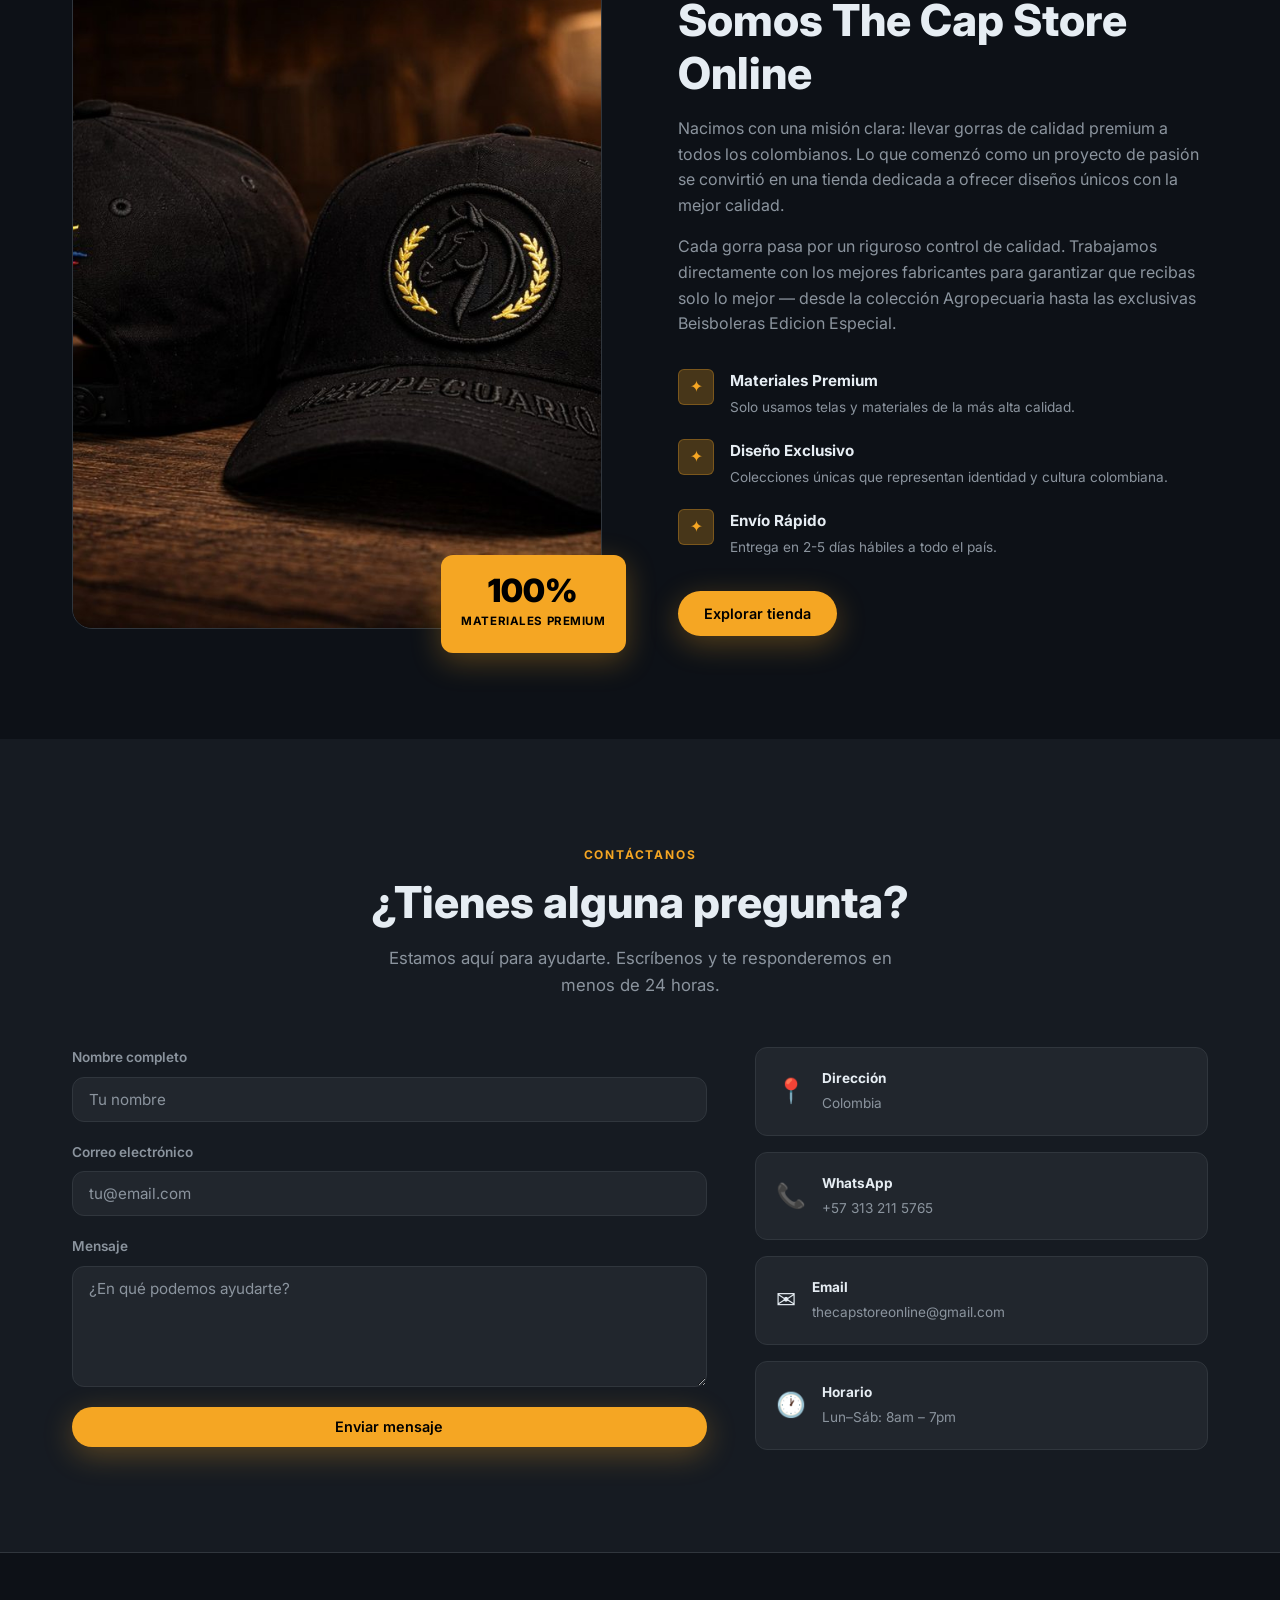
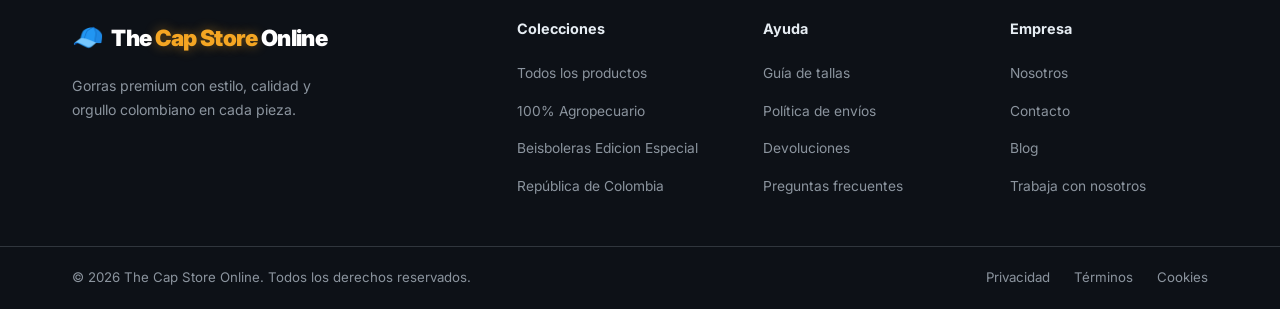
==== commit 94983742: "Elimina "Colombia Verde Militar" (duplicado de tono con Edicion Limitada) Proyecto es dropshipping, " ====
--- a/index.html
+++ b/index.html
@@ -608,20 +608,6 @@
           </div>
         </article>
 
-        <article class="product-card" data-category="colombia" data-id="17">
-          <div class="product-card__img">
-            <span class="product-card__badge product-card__badge--new">Nuevo</span>
-            <img src="images/colombia/colombia-verde-militar.jpeg" alt="República de Colombia Verde Militar" loading="lazy" />
-          </div>
-          <div class="product-card__body">
-            <p class="product-card__category">República de Colombia</p>
-            <h3 class="product-card__name">Colombia Verde Militar</h3>
-            <div class="product-card__footer">
-              <span class="product-card__price">$75.000</span>
-              </div>
-          </div>
-        </article>
-
         <article class="product-card" data-category="colombia" data-id="18">
           <div class="product-card__img">
             <img src="images/colombia/colombia-roja.jpeg" alt="República de Colombia Roja" loading="lazy" />
@@ -717,11 +703,11 @@
         <article class="product-card" data-category="colombia" data-id="66">
           <div class="product-card__img">
             <span class="product-card__badge product-card__badge--new">Nuevo</span>
-            <img src="images/colombia/colombia-edicion-limitada.jpeg" alt="Colombia Edición Limitada" loading="lazy" />
+            <img src="images/colombia/colombia-edicion-limitada.jpeg" alt="Colombia Verde Edición Limitada" loading="lazy" />
           </div>
           <div class="product-card__body">
             <p class="product-card__category">República de Colombia</p>
-            <h3 class="product-card__name">Colombia Edición Limitada</h3>
+            <h3 class="product-card__name">Colombia Verde Edición Limitada</h3>
             <div class="product-card__footer">
               <span class="product-card__price">$75.000</span>
               </div>
